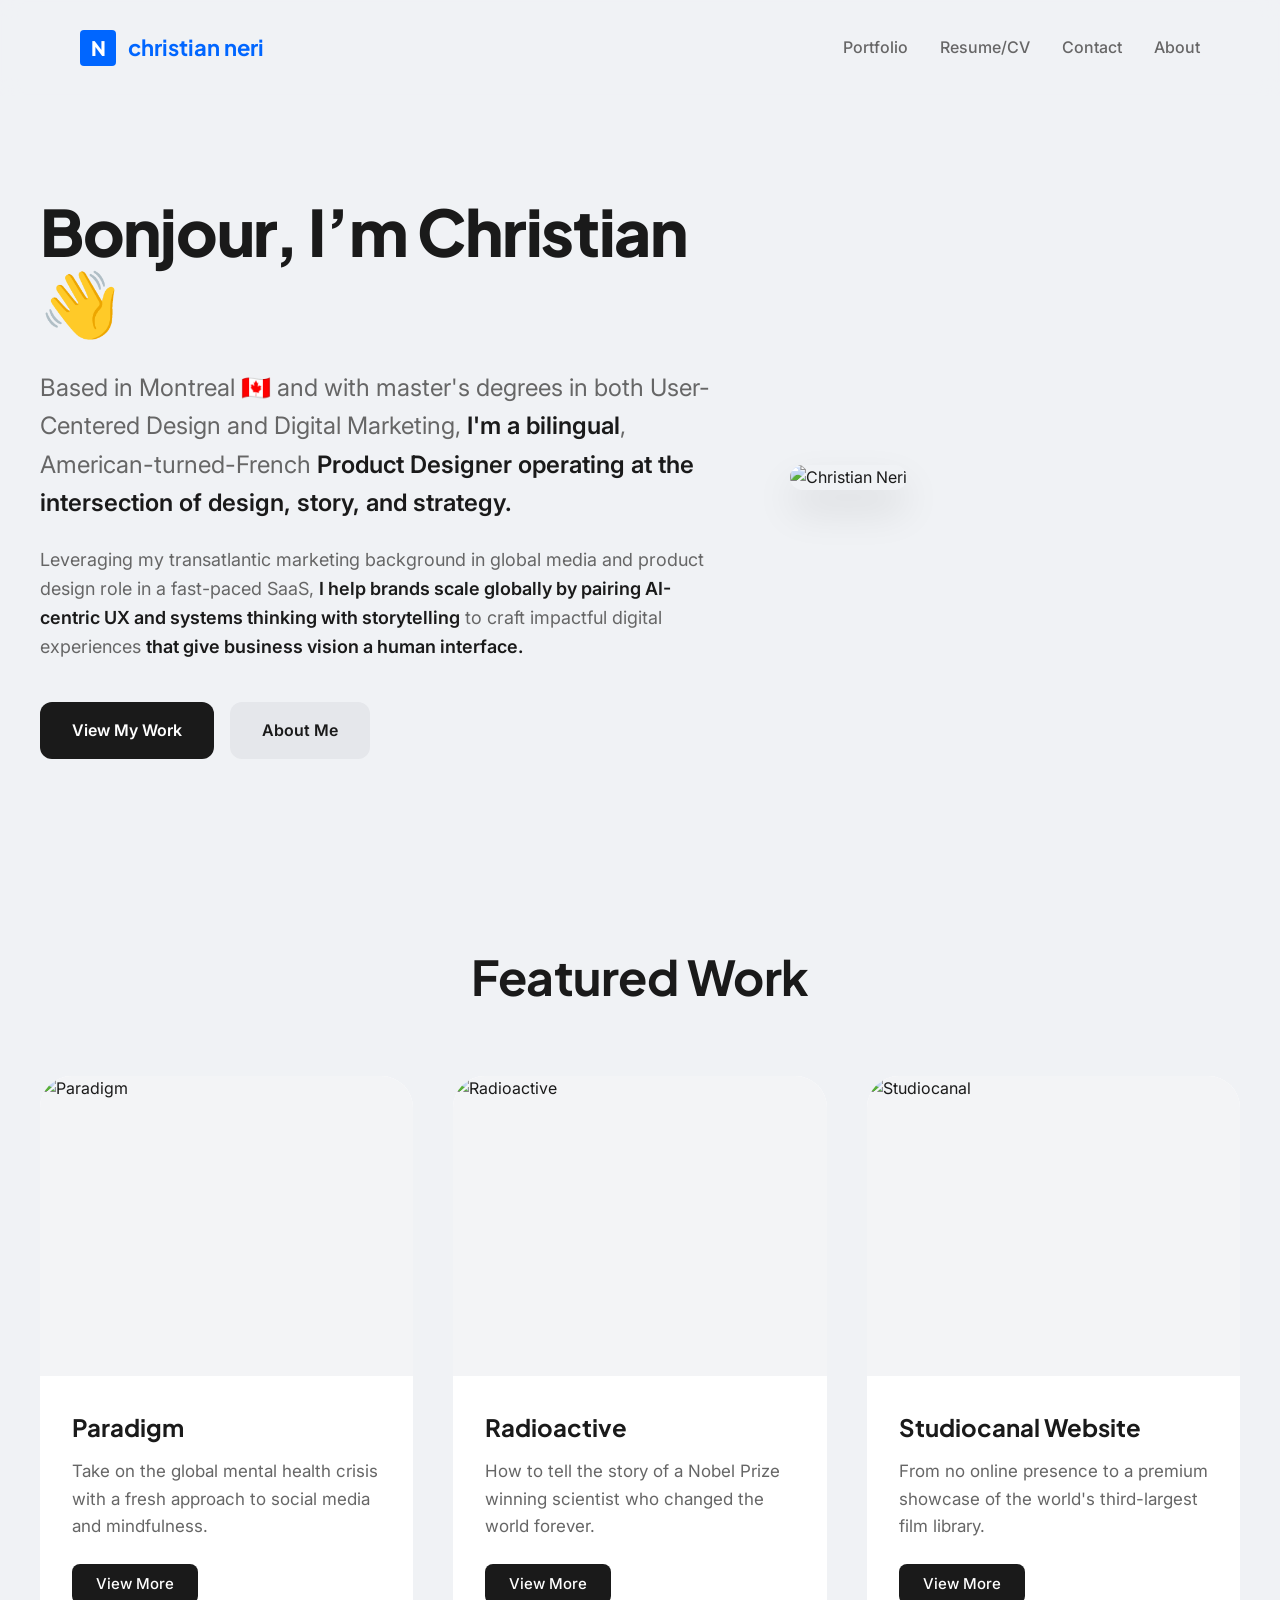
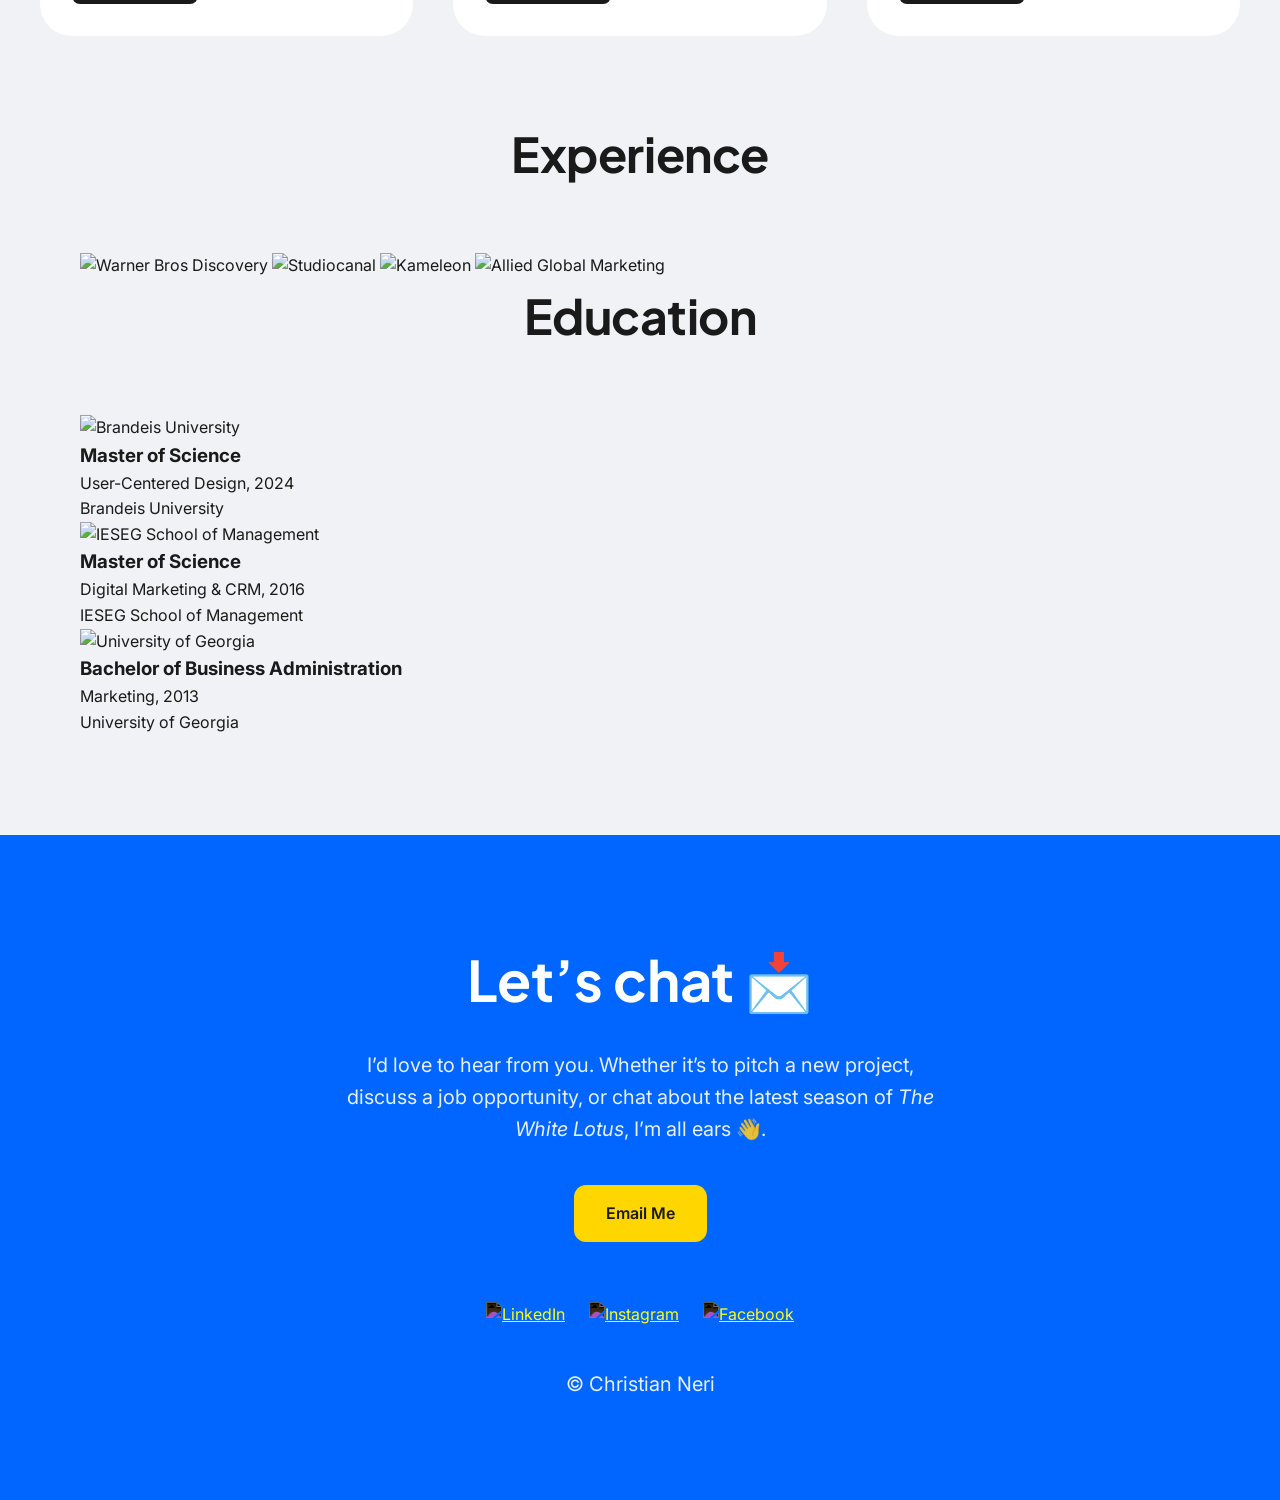
==== index.html @ cf302899 "Initial commit for main portfolio" ====
<!DOCTYPE html>
<html lang="en">

<head>
    <meta charset="UTF-8">
    <meta name="viewport" content="width=device-width, initial-scale=1.0">
    <title>Christian Neri | Bilingual Product Designer & Digital Marketer</title>
    <meta name="description"
        content="Portfolio of Christian Neri, a bilingual Product Designer operating at the intersection of design, story, and strategy.">
    <link rel="stylesheet" href="style.css">
    <link rel="preconnect" href="https://fonts.googleapis.com">
    <link rel="preconnect" href="https://fonts.gstatic.com" crossorigin>
    <link
        href="https://fonts.googleapis.com/css2?family=Inter:wght@400;500;600&family=Plus+Jakarta+Sans:wght@700;800&display=swap"
        rel="stylesheet">
</head>

<body>
    <nav class="navbar">
        <div class="container nav-content">
            <div class="logo">
                <span class="logo-box">N</span>
                <span class="logo-text">christian neri</span>
            </div>
            <ul class="nav-links">
                <li><a href="#work">Portfolio</a></li>
                <li><a href="#experience">Resume/CV</a></li>
                <li><a href="#contact">Contact</a></li>
                <li><a href="#about">About</a></li>
            </ul>
        </div>
    </nav>

    <header class="hero container">
        <div class="hero-text">
            <h1>Bonjour, I’m Christian 👋</h1>
            <p class="hero-intro">
                Based in Montreal 🇨🇦 and with master's degrees in both User-Centered Design and Digital Marketing,
                <strong>I'm a bilingual</strong>, American-turned-French <strong>Product Designer operating at the
                    intersection of design, story, and strategy.</strong>
            </p>
            <p class="hero-details">
                Leveraging my transatlantic marketing background in global media and product design role in a fast-paced
                SaaS,
                <strong>I help brands scale globally by pairing AI-centric UX and systems thinking with
                    storytelling</strong> to craft impactful digital experiences
                <strong>that give business vision a human interface.</strong>
            </p>
            <div class="hero-actions">
                <a href="#work" class="btn btn-primary">View My Work</a>
                <a href="#about" class="btn btn-secondary">About Me</a>
            </div>
        </div>
        <div class="hero-image">
            <img src="https://framerusercontent.com/images/kC0G7MxtlB5nCHYFALM4pMms.jpg" alt="Christian Neri">
        </div>
    </header>

    <section id="work" class="work-section container">
        <h2 class="section-title">Featured Work</h2>
        <div class="project-grid">
            <div class="project-card">
                <div class="card-image"><img src="https://framerusercontent.com/images/6AWAX9u0RE6JqQ9rQpYnU5u8Y.png"
                        alt="Paradigm"></div>
                <div class="card-content">
                    <h3>Paradigm</h3>
                    <p>Take on the global mental health crisis with a fresh approach to social media and mindfulness.
                    </p>
                    <a href="#" class="view-link">View More</a>
                </div>
            </div>
            <div class="project-card">
                <div class="card-image"><img src="https://framerusercontent.com/images/3G2K6n8J9LpYnU5u8Y.png"
                        alt="Radioactive"></div>
                <div class="card-content">
                    <h3>Radioactive</h3>
                    <p>How to tell the story of a Nobel Prize winning scientist who changed the world forever.</p>
                    <a href="#" class="view-link">View More</a>
                </div>
            </div>
            <div class="project-card">
                <div class="card-image"><img src="https://framerusercontent.com/images/9H4K7M1LpYnU5u8Y.png"
                        alt="Studiocanal"></div>
                <div class="card-content">
                    <h3>Studiocanal Website</h3>
                    <p>From no online presence to a premium showcase of the world's third-largest film library.</p>
                    <a href="#" class="view-link">View More</a>
                </div>
            </div>
        </div>
    </section>

    <section id="experience" class="container experience-section">
        <h2 class="section-title">Experience</h2>
        <div class="logo-cloud">
            <img src="https://framerusercontent.com/images/7MxtlB5nCHYFALM4pMms.png" alt="Warner Bros Discovery">
            <img src="https://framerusercontent.com/images/8NytlB5nCHYFALM4pMms.png" alt="Studiocanal">
            <img src="https://framerusercontent.com/images/9OztlB5nCHYFALM4pMms.png" alt="Kameleon">
            <img src="https://framerusercontent.com/images/1PzxlB5nCHYFALM4pMms.png" alt="Allied Global Marketing">
        </div>
    </section>

    <section id="education" class="container education-section">
        <h2 class="section-title">Education</h2>
        <div class="edu-grid">
            <div class="edu-card">
                <img src="https://framerusercontent.com/images/2Q0xlB5nCHYFALM4pMms.png" alt="Brandeis University">
                <h3>Master of Science</h3>
                <p>User-Centered Design, 2024</p>
                <p>Brandeis University</p>
            </div>
            <div class="edu-card">
                <img src="https://framerusercontent.com/images/3R1xlB5nCHYFALM4pMms.png"
                    alt="IESEG School of Management">
                <h3>Master of Science</h3>
                <p>Digital Marketing & CRM, 2016</p>
                <p>IESEG School of Management</p>
            </div>
            <div class="edu-card">
                <img src="https://framerusercontent.com/images/4S2xlB5nCHYFALM4pMms.png" alt="University of Georgia">
                <h3>Bachelor of Business Administration</h3>
                <p>Marketing, 2013</p>
                <p>University of Georgia</p>
            </div>
        </div>
    </section>

    <footer id="contact" class="footer-banner">
        <div class="container footer-content">
            <h2>Let’s chat 📩</h2>
            <p>I’d love to hear from you. Whether it’s to pitch a new project, discuss a job opportunity, or chat about
                the latest season of <em>The White Lotus</em>, I’m all ears 👋.</p>
            <a href="mailto:contact@christianneri.com" class="btn btn-gold">Email Me</a>
            <div class="social-links">
                <a href="#"><img src="https://framerusercontent.com/images/D0J7MxtlB5nCHYFALM4pMms.png"
                        alt="LinkedIn"></a>
                <a href="#"><img src="https://framerusercontent.com/images/E1K8NytlB5nCHYFALM4pMms.png"
                        alt="Instagram"></a>
                <a href="#"><img src="https://framerusercontent.com/images/F2L9OztlB5nCHYFALM4pMms.png"
                        alt="Facebook"></a>
            </div>
            <p class="copyright">© Christian Neri</p>
        </div>
    </footer>
</body>

</html>
---- style.css ----
:root {
    --bg-color: #F0F2F5;
    --text-primary: #1A1A1A;
    --text-secondary: #666666;
    --accent-blue: #0066FF;
    --accent-gold: #FFD600;
    --card-bg: #FFFFFF;
    --white: #FFFFFF;
    --plus-jakarta: 'Plus Jakarta Sans', sans-serif;
    --inter: 'Inter', sans-serif;
}

* {
    box-sizing: border-box;
    margin: 0;
    padding: 0;
}

html {
    scroll-behavior: smooth;
}

body {
    font-family: var(--inter);
    background-color: var(--bg-color);
    color: var(--text-primary);
    line-height: 1.6;
    overflow-x: hidden;
}

.container {
    max-width: 1200px;
    margin: 0 auto;
    padding: 0 40px;
}

/* Navbar */
.navbar {
    padding: 30px 0;
    position: sticky;
    top: 0;
    background-color: rgba(240, 242, 245, 0.8);
    backdrop-filter: blur(10px);
    z-index: 1000;
}

.nav-content {
    display: flex;
    justify-content: space-between;
    align-items: center;
}

.logo {
    display: flex;
    align-items: center;
    gap: 12px;
}

.logo-box {
    background-color: var(--accent-blue);
    color: var(--white);
    font-family: var(--plus-jakarta);
    font-weight: 800;
    font-size: 20px;
    width: 36px;
    height: 36px;
    display: flex;
    align-items: center;
    justify-content: center;
    border-radius: 4px;
}

.logo-text {
    font-family: var(--plus-jakarta);
    text-transform: lowercase;
    font-size: 22px;
    color: var(--accent-blue);
    font-weight: 700;
}

.nav-links {
    display: flex;
    list-style: none;
    gap: 32px;
}

.nav-links a {
    text-decoration: none;
    color: var(--text-secondary);
    font-weight: 500;
    font-size: 16px;
    transition: color 0.3s ease;
}

.nav-links a:hover {
    color: var(--text-primary);
}

/* Hero */
.hero {
    display: flex;
    align-items: center;
    justify-content: space-between;
    padding: 100px 0;
    gap: 60px;
}

.hero-text {
    flex: 1;
}

.hero h1 {
    font-family: var(--plus-jakarta);
    font-size: 64px;
    font-weight: 800;
    line-height: 1.1;
    margin-bottom: 32px;
    letter-spacing: -0.02em;
}

.hero-intro {
    font-size: 24px;
    color: var(--text-secondary);
    margin-bottom: 24px;
    max-width: 700px;
}

.hero-details {
    font-size: 18px;
    color: var(--text-secondary);
    margin-bottom: 40px;
    max-width: 700px;
}

.hero-intro strong,
.hero-details strong {
    color: var(--text-primary);
    font-weight: 600;
}

.hero-actions {
    display: flex;
    gap: 16px;
}

.hero-image {
    flex: 0 0 450px;
}

.hero-image img {
    width: 100%;
    height: auto;
    border-radius: 40px;
    box-shadow: 0 20px 40px rgba(0, 0, 0, 0.1);
}

/* Buttons */
.btn {
    display: inline-block;
    padding: 16px 32px;
    border-radius: 12px;
    text-decoration: none;
    font-weight: 600;
    font-size: 16px;
    transition: all 0.3s ease;
    cursor: pointer;
    border: none;
}

.btn-primary {
    background-color: #1A1A1A;
    color: var(--white);
}

.btn-primary:hover {
    background-color: #333;
    transform: translateY(-2px);
}

.btn-secondary {
    background-color: #e5e7eb;
    color: var(--text-primary);
}

.btn-secondary:hover {
    background-color: #d1d5db;
    transform: translateY(-2px);
}

.btn-gold {
    background-color: var(--accent-gold);
    color: var(--text-primary);
}

.btn-gold:hover {
    background-color: #e6c200;
    transform: scale(1.05);
}

/* Work Section */
.work-section {
    padding: 80px 0;
}

.section-title {
    font-family: var(--plus-jakarta);
    font-size: 48px;
    text-align: center;
    margin-bottom: 60px;
    letter-spacing: -0.01em;
}

.project-grid {
    display: grid;
    grid-template-columns: repeat(auto-fit, minmax(350px, 1fr));
    gap: 40px;
}

.project-card {
    background-color: var(--card-bg);
    border-radius: 32px;
    overflow: hidden;
    transition: all 0.3s ease;
    cursor: pointer;
}

.project-card:hover {
    transform: translateY(-10px);
    box-shadow: 0 30px 60px rgba(0, 0, 0, 0.12);
}

.card-image {
    width: 100%;
    height: 300px;
    background-color: #f3f4f6;
    overflow: hidden;
}

.card-image img {
    width: 100%;
    height: 100%;
    object-fit: cover;
    transition: transform 0.5s ease;
}

.project-card:hover .card-image img {
    transform: scale(1.05);
}

.card-content {
    padding: 32px;
}

.card-content h3 {
    font-family: var(--plus-jakarta);
    font-size: 24px;
    margin-bottom: 12px;
}

.card-content p {
    color: var(--text-secondary);
    font-size: 17px;
    margin-bottom: 24px;
}

.view-link {
    text-decoration: none;
    color: var(--white);
    background-color: #1A1A1A;
    padding: 8px 24px;
    border-radius: 8px;
    font-weight: 500;
    font-size: 15px;
    display: inline-block;
}

/* Footer Banner */
.footer-banner {
    background-color: var(--accent-blue);
    padding: 100px 0 60px;
    color: var(--white);
    text-align: center;
    margin-top: 100px;
}

.footer-content h2 {
    font-family: var(--plus-jakarta);
    font-size: 56px;
    margin-bottom: 24px;
}

.footer-content p {
    font-size: 20px;
    max-width: 600px;
    margin: 0 auto 40px;
    opacity: 0.9;
}

.social-links {
    display: flex;
    justify-content: center;
    gap: 24px;
    margin-top: 60px;
    margin-bottom: 40px;
}

.social-links a img {
    width: 32px;
    filter: invert(1);
}

.copyright {
    font-size: 14px;
    opacity: 0.7;
}

/* Responsive */
@media (max-width: 968px) {
    .hero {
        flex-direction: column;
        text-align: center;
        padding: 60px 0;
    }

    .hero h1 {
        font-size: 48px;
    }

    .hero-image {
        flex: 0 0 auto;
        width: 100%;
        max-width: 400px;
    }

    .hero-actions {
        justify-content: center;
    }
}
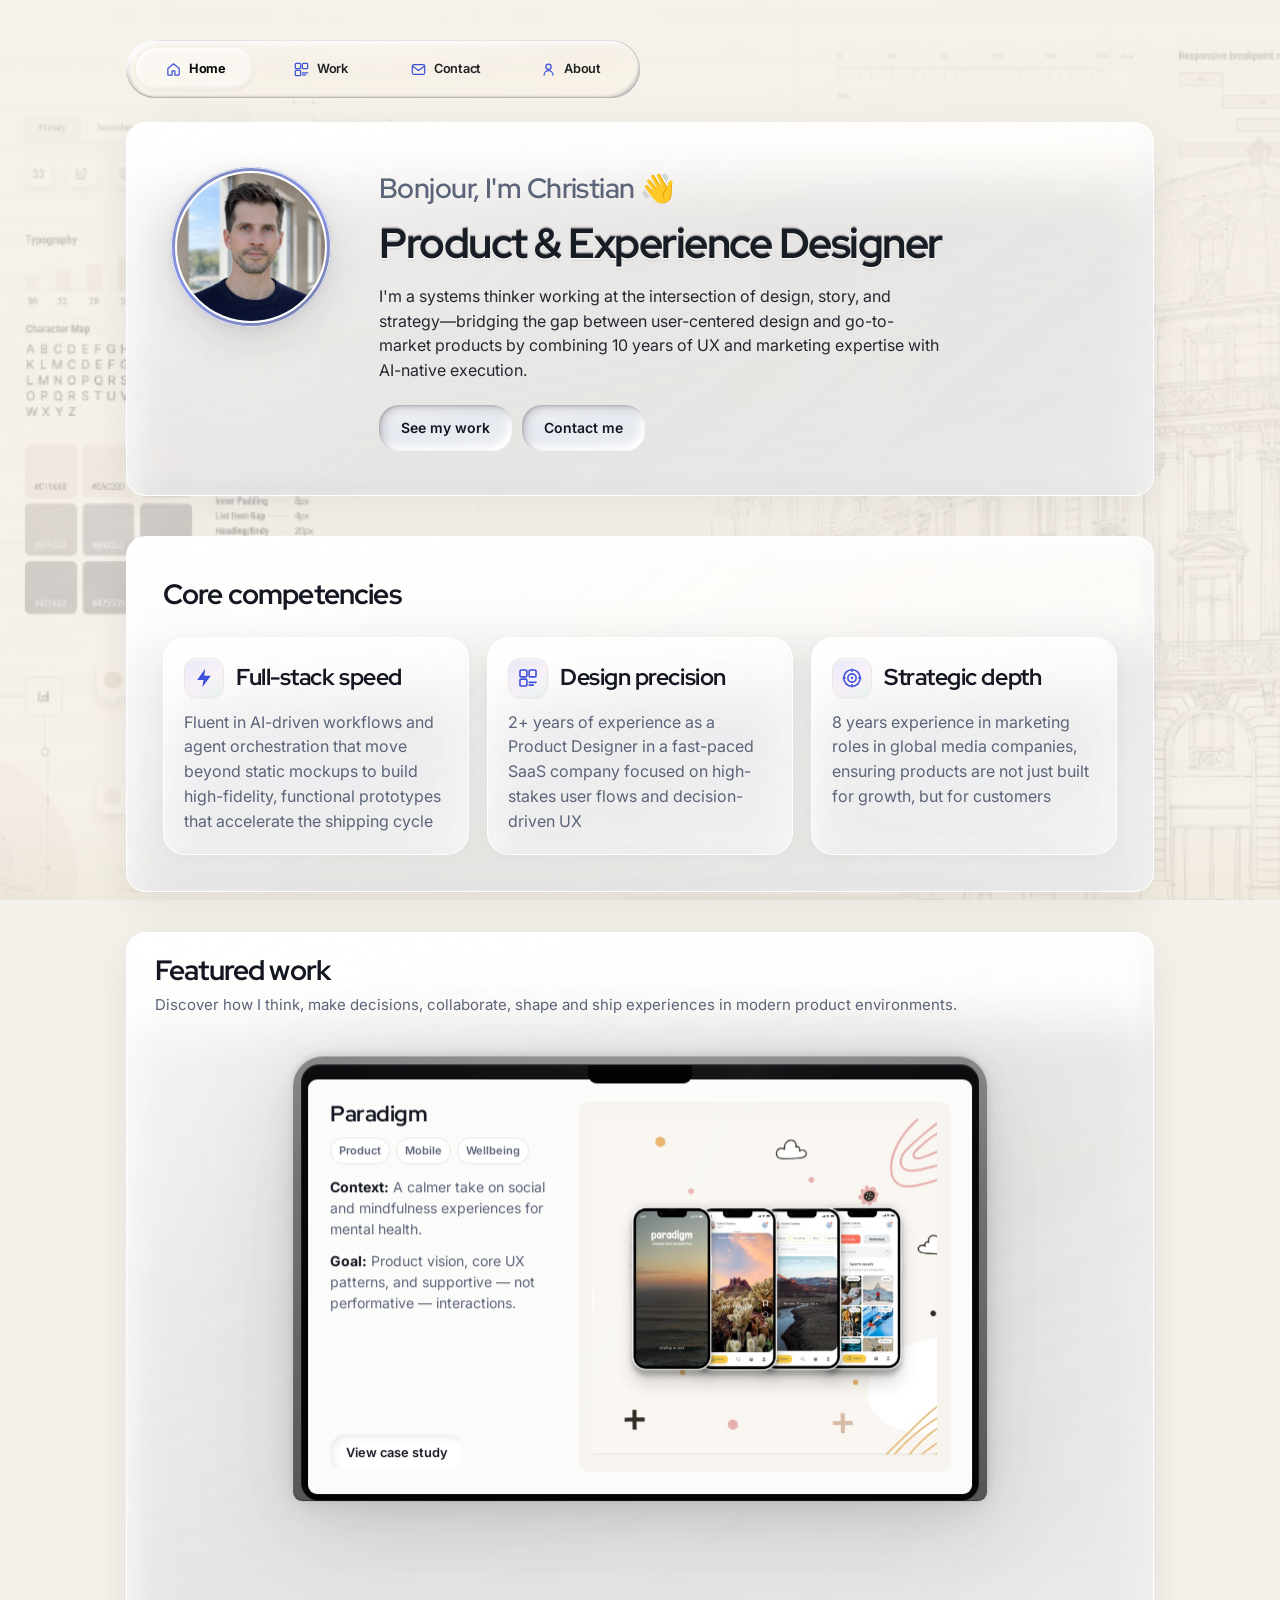
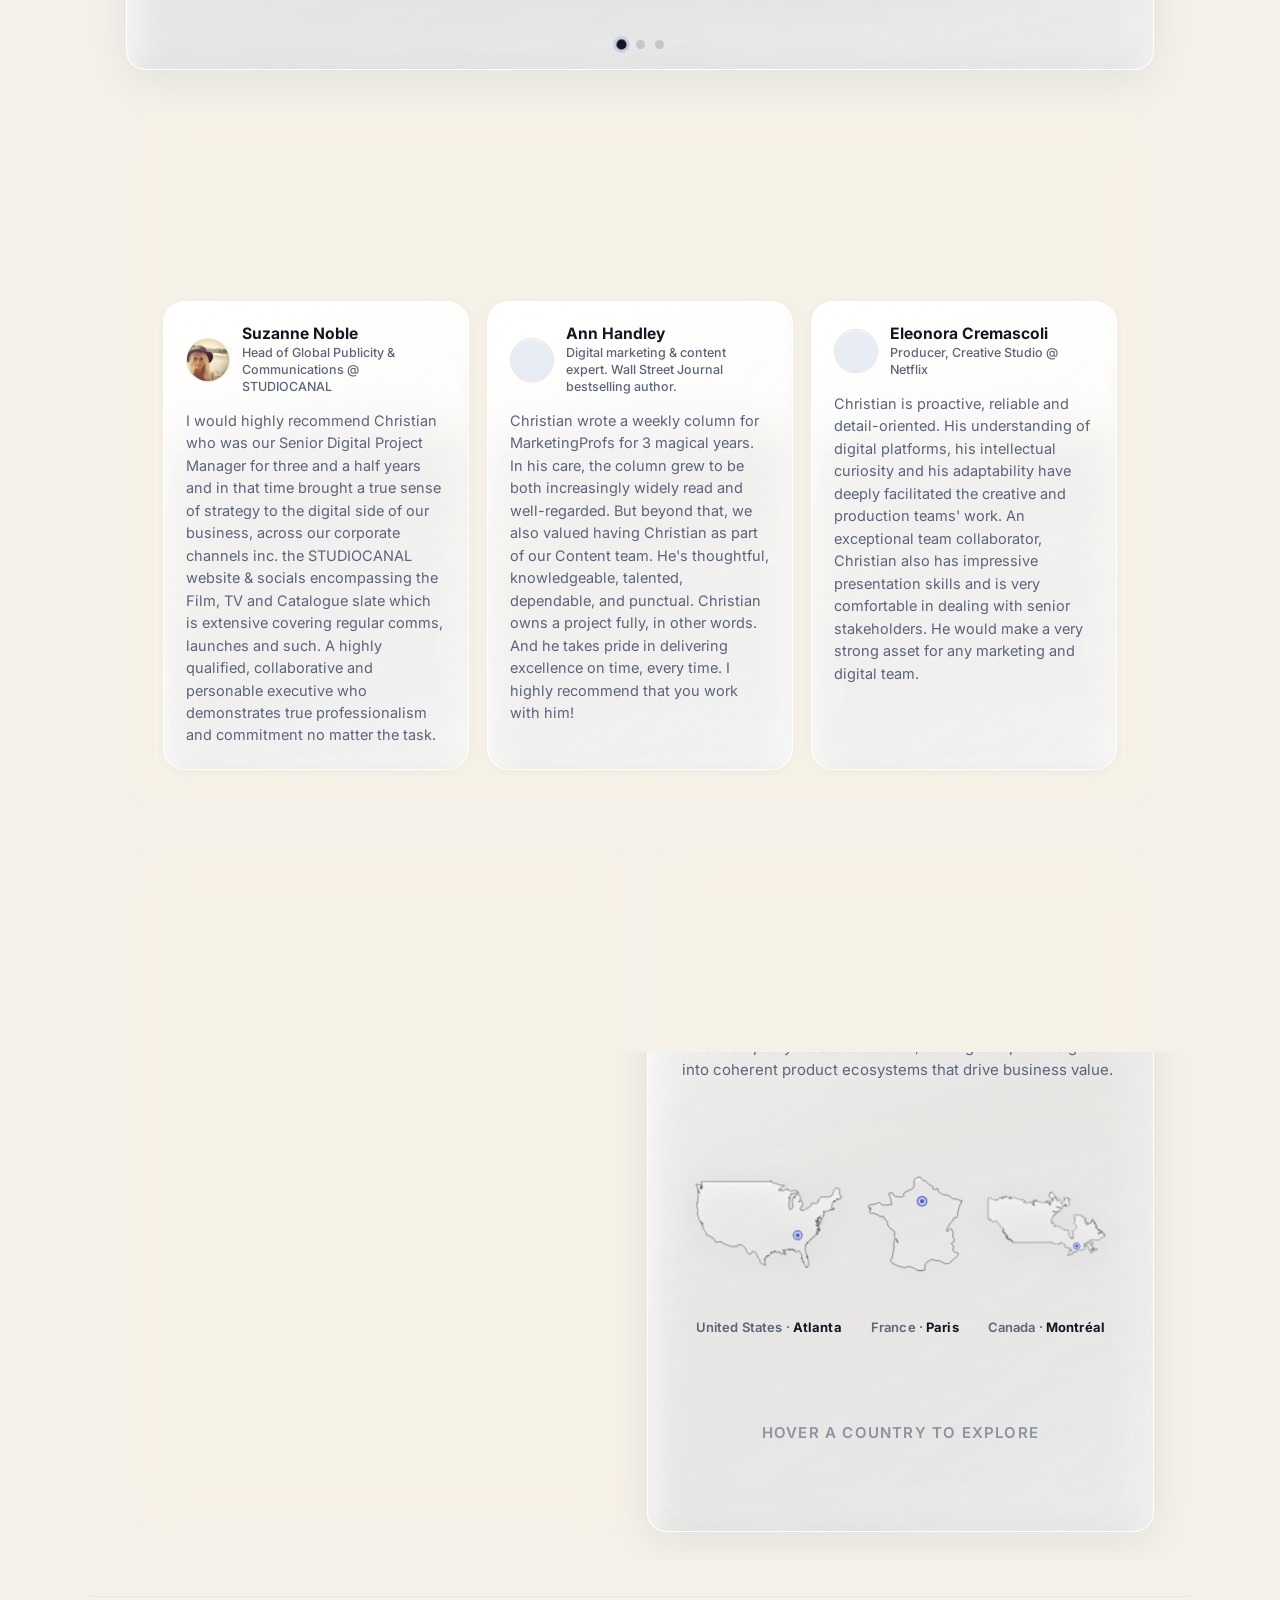
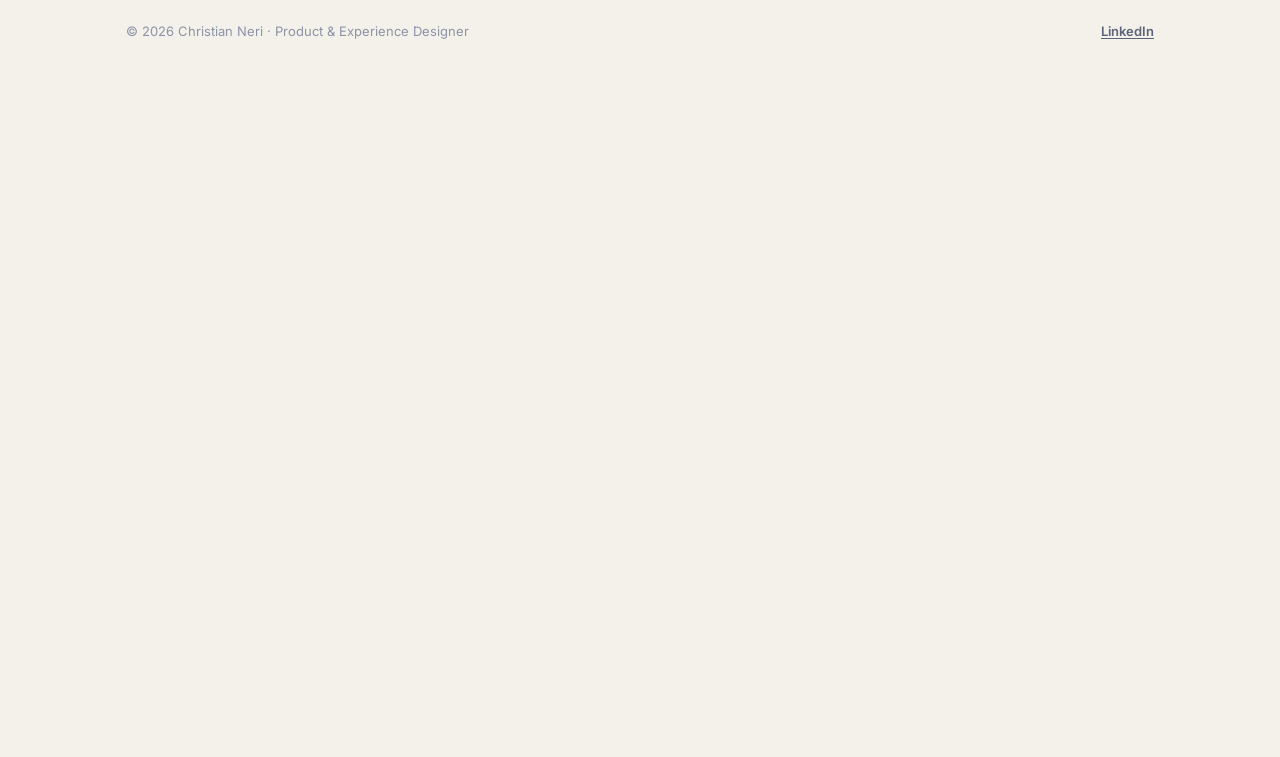
==== commit fbaf5375: "Adopt Red Hat Display as the portfolio display typeface. Replace Outfit across the site, apply it to" ====
--- a/index.html
+++ b/index.html
@@ -4,144 +4,600 @@
 <head>
     <meta charset="UTF-8">
     <meta name="viewport" content="width=device-width, initial-scale=1.0">
-    <title>Christian Neri | Bilingual Product Designer & Digital Marketer</title>
+    <title>Christian Neri | Product &amp; Experience Designer</title>
     <meta name="description"
-        content="Portfolio of Christian Neri, a bilingual Product Designer operating at the intersection of design, story, and strategy.">
+        content="Christian Neri — Product &amp; Experience Designer. Design, narrative, and strategy; AI-native execution. Montreal.">
     <link rel="stylesheet" href="style.css">
     <link rel="preconnect" href="https://fonts.googleapis.com">
     <link rel="preconnect" href="https://fonts.gstatic.com" crossorigin>
     <link
-        href="https://fonts.googleapis.com/css2?family=Inter:wght@400;500;600&family=Plus+Jakarta+Sans:wght@700;800&display=swap"
+        href="https://fonts.googleapis.com/css2?family=Inter:wght@400;500;600;700&family=Red+Hat+Display:ital,wght@0,500;0,600;0,700;1,400&display=swap"
         rel="stylesheet">
+    <!-- Warm the case-study pages so the zoom-into-screen transition lands on a
+         pre-loaded matching hero with no flash. -->
+    <link rel="prefetch" href="case-paradigm.html">
+    <link rel="prefetch" href="case-radioactive.html">
+    <link rel="prefetch" href="case-studiocanal.html">
+    <link rel="prefetch" href="assets/paradigm/cover.png" as="image">
+    <link rel="prefetch" href="assets/radioactive/mobile.png" as="image">
 </head>
 
-<body>
-    <nav class="navbar">
-        <div class="container nav-content">
-            <div class="logo">
-                <span class="logo-box">N</span>
-                <span class="logo-text">christian neri</span>
-            </div>
-            <ul class="nav-links">
-                <li><a href="#work">Portfolio</a></li>
-                <li><a href="#experience">Resume/CV</a></li>
-                <li><a href="#contact">Contact</a></li>
-                <li><a href="#about">About</a></li>
-            </ul>
+<body class="home">
+    <a class="skip-link" href="#main">Skip to content</a>
+
+    <main id="main" class="shell-main">
+        <div class="hero-nav-slot">
+            <div class="section-nav-wrap" data-load-reveal="0">
+                <nav class="section-nav section-nav--toggle" aria-label="Page sections">
+                    <div class="section-nav-shell">
+                        <div class="section-nav-track" data-section-nav-track>
+                            <span class="section-nav-thumb" aria-hidden="true"></span>
+                            <a href="#hero" class="section-nav-link section-nav-link--home" data-section-nav aria-current="true">
+                                <span class="section-nav-icon section-nav-icon--home" aria-hidden="true">
+                                    <svg viewBox="0 0 24 24" fill="none" stroke="currentColor" stroke-width="1.75"
+                                        stroke-linecap="round" stroke-linejoin="round">
+                                        <path class="nav-icon__house"
+                                            d="M4 10.5L12 4l8 6.5V19a1 1 0 0 1-1 1h-5v-6H10v6H5a1 1 0 0 1-1-1v-8.5z" />
+                                    </svg>
+                                </span>
+                                <span class="section-nav-label">Home</span>
+                            </a>
+                            <a href="#work" class="section-nav-link section-nav-link--work" data-section-nav>
+                                <span class="section-nav-icon section-nav-icon--work" aria-hidden="true">
+                                    <svg viewBox="0 0 24 24" fill="none" stroke="currentColor" stroke-width="1.75"
+                                        stroke-linecap="round" stroke-linejoin="round">
+                                        <rect class="nav-icon__block nav-icon__block--1" x="3.25" y="3.25" width="7.5"
+                                            height="7.5" rx="1.25" />
+                                        <rect class="nav-icon__block nav-icon__block--2" x="13.25" y="3.25" width="7.5"
+                                            height="7.5" rx="1.25" />
+                                        <rect class="nav-icon__block nav-icon__block--3" x="3.25" y="13.25" width="7.5"
+                                            height="7.5" rx="1.25" />
+                                        <line class="nav-icon__work-line nav-icon__work-line--1" x1="13.25" y1="16.75"
+                                            x2="20.75" y2="16.75" />
+                                        <line class="nav-icon__work-line nav-icon__work-line--2" x1="13.25" y1="19.75"
+                                            x2="17.75" y2="19.75" />
+                                    </svg>
+                                </span>
+                                <span class="section-nav-label">Work</span>
+                            </a>
+                            <a href="#contact" class="section-nav-link section-nav-link--contact" data-section-nav>
+                                <span class="section-nav-icon section-nav-icon--contact" aria-hidden="true">
+                                    <svg viewBox="0 0 24 24" fill="none" stroke="currentColor" stroke-width="1.75"
+                                        stroke-linecap="round" stroke-linejoin="round">
+                                        <rect class="nav-icon__env-body" x="3.25" y="5.25" width="17.5" height="13.5"
+                                            rx="2" />
+                                        <path class="nav-icon__env-flap" d="M3.75 7.5l8.25 6 8.25-6" />
+                                    </svg>
+                                </span>
+                                <span class="section-nav-label">Contact</span>
+                            </a>
+                            <a href="#about" class="section-nav-link section-nav-link--about" data-section-nav>
+                                <span class="section-nav-icon section-nav-icon--about" aria-hidden="true">
+                                    <svg viewBox="0 0 24 24" fill="none" stroke="currentColor" stroke-width="1.75"
+                                        stroke-linecap="round" stroke-linejoin="round">
+                                        <g class="nav-icon__person">
+                                            <circle cx="12" cy="8" r="3.75" />
+                                            <path d="M5.75 20c0-3.45 2.8-6.25 6.25-6.25S18.25 16.55 18.25 20" />
+                                        </g>
+                                    </svg>
+                                </span>
+                                <span class="section-nav-label">About</span>
+                            </a>
+                        </div>
+                    </div>
+                </nav>
+            </div>
         </div>
-    </nav>
-
-    <header class="hero container">
-        <div class="hero-text">
-            <h1>Bonjour, I’m Christian 👋</h1>
-            <p class="hero-intro">
-                Based in Montreal 🇨🇦 and with master's degrees in both User-Centered Design and Digital Marketing,
-                <strong>I'm a bilingual</strong>, American-turned-French <strong>Product Designer operating at the
-                    intersection of design, story, and strategy.</strong>
+        <section id="hero" aria-labelledby="hero-heading" class="section-block">
+            <div class="hero-panel frost-tilt--hero" data-load-reveal="1">
+                <div class="hero-avatar">
+                    <div class="avatar-glass-ring" aria-hidden="true">
+                        <div class="avatar-inner">
+                            <img src="assets/profile.png" width="160" height="160"
+                                alt="Portrait of Christian Neri">
+                        </div>
+                    </div>
+                </div>
+                <div class="hero-headlines">
+                    <p class="kicker">Bonjour, I&apos;m Christian 👋</p>
+                    <h1 id="hero-heading">Product & Experience Designer</h1>
+                    <div class="hero-intro">
+                        I'm a systems thinker working at the intersection of design, story,
+                        and strategy&#8212;bridging the gap between user-centered design and go-to-market products by
+                        combining 10 years of UX and marketing expertise with AI-native execution.
+                    </div>
+                    <div class="hero-actions">
+                        <a class="btn btn--primary" href="#work">See my work</a>
+                        <a class="btn btn--secondary" href="#contact">Contact me</a>
+                    </div>
+                </div>
+            </div>
+        </section>
+
+        <section id="capabilities" class="section-block" aria-labelledby="caps-title">
+            <div class="section-surface frost-tilt--caps-shell" data-load-reveal="2">
+                <h2 id="caps-title" class="section-title">Core competencies</h2>
+                <div class="card-grid" role="list">
+                <article class="cap-card" role="listitem">
+                    <div class="cap-card__head">
+                        <span class="cap-icon" aria-hidden="true">
+                            <svg viewBox="0 0 24 24" fill="currentColor" aria-hidden="true">
+                                <path d="M13.25 2L4.5 14.25h7l-1.35 7.75L19.5 9.5h-7.1L13.25 2z" />
+                            </svg>
+                        </span>
+                        <h3>Full-stack speed</h3>
+                    </div>
+                    <p>Fluent in AI-driven workflows and agent orchestration that move beyond static mockups to build high-fidelity,
+                        functional prototypes that accelerate the shipping cycle</p>
+                </article>
+                <article class="cap-card" role="listitem">
+                    <div class="cap-card__head">
+                        <span class="cap-icon" aria-hidden="true">
+                            <svg viewBox="0 0 24 24" fill="none" stroke="currentColor" stroke-width="1.75"
+                                stroke-linecap="round" stroke-linejoin="round">
+                                <rect x="3.25" y="3.25" width="7.5" height="7.5" rx="1.25" />
+                                <rect x="13.25" y="3.25" width="7.5" height="7.5" rx="1.25" />
+                                <rect x="3.25" y="13.25" width="7.5" height="7.5" rx="1.25" />
+                                <path d="M13.25 16.75h7.5M13.25 19.75h4.5" />
+                            </svg>
+                        </span>
+                        <h3>Design precision</h3>
+                    </div>
+                    <p>2+ years of experience as a Product Designer in a fast-paced SaaS company focused on high-stakes user
+                        flows and decision-driven UX</p>
+                </article>
+                <article class="cap-card" role="listitem">
+                    <div class="cap-card__head">
+                        <span class="cap-icon" aria-hidden="true">
+                            <svg viewBox="0 0 24 24" fill="none" stroke="currentColor" stroke-width="1.75"
+                                stroke-linecap="round" stroke-linejoin="round">
+                                <circle cx="12" cy="12" r="9" />
+                                <circle cx="12" cy="12" r="4.5" />
+                                <circle cx="12" cy="12" r="1.25" fill="currentColor" stroke="none" />
+                                <path d="M12 2.5v2M12 19.5v2M2.5 12h2M19.5 12h2" />
+                            </svg>
+                        </span>
+                        <h3>Strategic depth</h3>
+                    </div>
+                    <p>8 years experience in marketing roles in global media companies, ensuring products are not
+                        just built for growth, but for customers</p>
+                </article>
+            </div>
+            </div>
+        </section>
+
+        <section id="work" class="section-block" aria-labelledby="work-title">
+            <div class="section-surface frost-tilt--work-shell" data-load-reveal="2">
+                <h2 id="work-title" class="section-title">Featured work</h2>
+                <p class="section-intro work-intro">Discover how I think, make decisions, collaborate, shape and ship
+                    experiences in modern product environments.</p>
+
+                <div class="work-macbook-showcase" data-work-macbook tabindex="0"
+                    aria-label="Featured work — use chevron buttons, arrow keys when focused, or the dots below">
+                    <div class="work-macbook-stage" aria-live="polite">
+                        <div class="work-macbook__carousel-shell">
+                            <button type="button" class="work-macbook__chev work-macbook__chev--prev"
+                                data-macbook-prev aria-label="Previous featured project">
+                                <svg xmlns="http://www.w3.org/2000/svg" width="22" height="22" viewBox="0 0 24 24"
+                                    fill="none" stroke="currentColor" stroke-width="2.25" stroke-linecap="round"
+                                    stroke-linejoin="round" aria-hidden="true">
+                                    <path d="m15 18-6-6 6-6" />
+                                </svg>
+                            </button>
+                            <div class="work-macbook__rig">
+                                <div class="work-macbook__unit">
+                                    <div class="work-macbook__frame">
+                                    <!-- MacBook Pro: deck stays static; lid hinges up via .work-macbook__lid-rise -->
+                                    <div class="work-macbook__hardware">
+                                        <div class="work-macbook__hardware-inner">
+                                            <div class="work-macbook__lid-rise">
+                                                <div class="work-macbook__lid-midnight">
+                                                    <div class="work-macbook__bezel-black">
+                                                        <span class="work-macbook__camera-notch" aria-hidden="true"></span>
+                                                        <div class="work-macbook__display">
+                                                            <div class="work-macbook__slides" id="work-macbook-slides">
+                                                                <div id="macbook-slide-0" class="work-macbook-slide is-active"
+                                                                    data-macbook-slide="0" role="tabpanel"
+                                                                    aria-labelledby="macbook-tab-0"
+                                                                    aria-roledescription="slide" aria-label="Paradigm"
+                                                                    aria-hidden="false">
+                                                                    <div class="work-macbook__screen-grid">
+                                                                        <div class="work-macbook__copy">
+                                                                            <h3 class="work-macbook__title">Paradigm</h3>
+                                                                            <div class="work-macbook__tags">
+                                                                                <span class="tag">Product</span>
+                                                                                <span class="tag">Mobile</span>
+                                                                                <span class="tag">Wellbeing</span>
+                                                                            </div>
+                                                                            <p class="work-macbook__line"><span class="goal-label"><strong>Context:</strong></span> A calmer take on social and mindfulness experiences for mental health.</p>
+                                                                            <p class="work-macbook__line"><span class="goal-label"><strong>Goal:</strong></span> Product vision, core UX patterns, and supportive — not performative — interactions.</p>
+                                                                            <a class="btn btn--secondary btn--tiny work-macbook__cta" href="case-paradigm.html">View case study</a>
+                                                                        </div>
+                                                                        <div class="work-macbook__visual work-macbook__visual--paradigm">
+                                                                            <img src="assets/paradigm/cover.png" width="800" height="600" alt="Paradigm app interfaces on devices" loading="lazy">
+                                                                        </div>
+                                                                    </div>
+                                                                </div>
+                                                                <div id="macbook-slide-1" class="work-macbook-slide" data-macbook-slide="1"
+                                                                    role="tabpanel" aria-labelledby="macbook-tab-1"
+                                                                    aria-roledescription="slide" aria-label="Radioactive"
+                                                                    aria-hidden="true" inert>
+                                                                    <div class="work-macbook__screen-grid">
+                                                                        <div class="work-macbook__copy">
+                                                                            <h3 class="work-macbook__title">Radioactive</h3>
+                                                                            <div class="work-macbook__tags">
+                                                                                <span class="tag">Web</span>
+                                                                                <span class="tag">Campaign</span>
+                                                                                <span class="tag">Entertainment</span>
+                                                                            </div>
+                                                                            <p class="work-macbook__line"><span class="goal-label"><strong>Context:</strong></span> Oscar&reg;-nominated Rosamund Pike stars as Marie Curie in Studiocanal&apos;s <em>Radioactive</em> — cinemas shut one month prior to release amid COVID-19.</p>
+                                                                            <p class="work-macbook__line"><span class="goal-label"><strong>Goal:</strong></span> Keep audiences engaged between the paused rollout and delayed premiere windows.</p>
+                                                                            <a class="btn btn--secondary btn--tiny work-macbook__cta" href="case-radioactive.html">View case study</a>
+                                                                        </div>
+                                                                        <div class="work-macbook__visual work-macbook__visual--radioactive">
+                                                                            <img src="assets/radioactive/mobile.png" width="800" height="600" alt="Radioactive promotional website — responsive layout" loading="lazy">
+                                                                        </div>
+                                                                    </div>
+                                                                </div>
+                                                                <div id="macbook-slide-2" class="work-macbook-slide" data-macbook-slide="2"
+                                                                    role="tabpanel" aria-labelledby="macbook-tab-2"
+                                                                    aria-roledescription="slide" aria-label="Studiocanal"
+                                                                    aria-hidden="true" inert>
+                                                                    <div class="work-macbook__screen-grid">
+                                                                        <div class="work-macbook__copy">
+                                                                            <h3 class="work-macbook__title">Studiocanal corporate website</h3>
+                                                                            <div class="work-macbook__tags">
+                                                                                <span class="tag">Web</span>
+                                                                                <span class="tag">Information architecture</span>
+                                                                                <span class="tag">Corporate</span>
+                                                                            </div>
+                                                                            <p class="work-macbook__line"><span class="goal-label"><strong>Context:</strong></span> A flagship web presence for one of the world&apos;s largest film libraries.</p>
+                                                                            <p class="work-macbook__line"><span class="goal-label"><strong>Goal:</strong></span> Elevate IA, art direction, and UX so a concise footprint reads as genuinely premium.</p>
+                                                                            <a class="btn btn--secondary btn--tiny work-macbook__cta" href="case-studiocanal.html">View case study</a>
+                                                                        </div>
+                                                                        <div class="work-macbook__visual">
+                                                                            <img src="https://framerusercontent.com/images/9H4K7M1LpYnU5u8Y.png" width="800" height="600" alt="Studiocanal corporate website redesign" loading="lazy">
+                                                                        </div>
+                                                                    </div>
+                                                                </div>
+                                                            </div>
+                                                            <!-- "Boot" overlay: peach mark flashes on a black screen
+                                                                 while the lid finishes opening, then fades into the slides.
+                                                                 The image's black field blends with the boot background. -->
+                                                            <div class="work-macbook__boot" aria-hidden="true">
+                                                                <img class="work-macbook__boot-mark" src="assets/peach-boot.png" width="192" height="192" alt="" aria-hidden="true">
+                                                            </div>
+                                                        </div>
+                                                        <span class="work-macbook__glass-sheen" aria-hidden="true"></span>
+                                                    </div>
+                                                </div>
+                                            </div>
+                                            <div class="work-macbook__deck-midnight">
+                                                <span class="work-macbook__deck-notch" aria-hidden="true"></span>
+                                                <span class="work-macbook__deck-foot work-macbook__deck-foot--l" aria-hidden="true"></span>
+                                                <span class="work-macbook__deck-foot work-macbook__deck-foot--r" aria-hidden="true"></span>
+                                            </div>
+                                        </div>
+                                    </div>
+                                </div>
+                            </div>
+                            </div>
+                            <button type="button" class="work-macbook__chev work-macbook__chev--next"
+                                data-macbook-next aria-label="Next featured project">
+                                <svg xmlns="http://www.w3.org/2000/svg" width="22" height="22" viewBox="0 0 24 24"
+                                    fill="none" stroke="currentColor" stroke-width="2.25" stroke-linecap="round"
+                                    stroke-linejoin="round" aria-hidden="true">
+                                    <path d="m9 18 6-6-6-6" />
+                                </svg>
+                            </button>
+                        </div>
+                    </div>
+                    <div class="work-macbook-nav" role="tablist" aria-label="Featured projects"
+                        aria-orientation="horizontal">
+                        <button type="button" class="work-macbook-dot is-active" role="tab" aria-selected="true"
+                            aria-controls="macbook-slide-0" data-macbook-index="0" id="macbook-tab-0">
+                            <span class="visually-hidden">Paradigm</span>
+                        </button>
+                        <button type="button" class="work-macbook-dot" role="tab" aria-selected="false"
+                            aria-controls="macbook-slide-1" data-macbook-index="1" id="macbook-tab-1">
+                            <span class="visually-hidden">Radioactive</span>
+                        </button>
+                        <button type="button" class="work-macbook-dot" role="tab" aria-selected="false"
+                            aria-controls="macbook-slide-2" data-macbook-index="2" id="macbook-tab-2">
+                            <span class="visually-hidden">Studiocanal</span>
+                        </button>
+                    </div>
+                </div>
+            </div>
+        </section>
+
+        <section id="experience" class="section-block" aria-labelledby="experience-title">
+            <div class="section-surface frost-tilt--experience" data-load-reveal="2">
+                <h2 id="experience-title" class="section-title">Experience</h2>
+
+                <ul class="experience-logos" aria-label="Companies I've worked with">
+                    <li class="experience-logo">
+                        <img src="assets/logos/warner-bros-discovery.png" alt="Warner Bros. Discovery" loading="lazy"
+                            decoding="async" />
+                    </li>
+                    <li class="experience-logo">
+                        <img src="assets/logos/studiocanal.png" alt="Studiocanal" loading="lazy" decoding="async" />
+                    </li>
+                    <li class="experience-logo">
+                        <img src="assets/logos/kameleoon.png" alt="Kameleoon" loading="lazy" decoding="async" />
+                    </li>
+                    <li class="experience-logo">
+                        <img src="assets/logos/allied-global-marketing.png" alt="Allied Global Marketing"
+                            loading="lazy" decoding="async" />
+                    </li>
+                </ul>
+
+                <div class="testimonial-grid" role="list">
+                    <article class="testimonial-card" role="listitem">
+                        <header class="testimonial-card__head">
+                            <img class="testimonial-card__avatar" src="assets/headshots/suzanne-noble.jpg"
+                                alt="" width="44" height="44" loading="lazy" decoding="async">
+                            <div class="testimonial-card__meta">
+                                <p class="testimonial-card__name">Suzanne Noble</p>
+                                <p class="testimonial-card__role">Head of Global Publicity & Communications @ STUDIOCANAL</p>
+                            </div>
+                        </header>
+                        <blockquote class="testimonial-card__quote">
+                            <p>I would highly recommend Christian who was our Senior Digital Project Manager for three and a half years and in that time brought a true sense of strategy to the digital side of our business, across our corporate channels inc. the STUDIOCANAL website & socials encompassing the Film, TV and Catalogue slate which is extensive covering regular comms, launches and such. A highly qualified, collaborative and personable executive who demonstrates true professionalism and commitment no matter the task.</p>
+                        </blockquote>
+                    </article>
+                    <article class="testimonial-card" role="listitem">
+                        <header class="testimonial-card__head">
+                            <img class="testimonial-card__avatar" src="assets/headshots/ann-handley.jpg"
+                                alt="" width="44" height="44" loading="lazy" decoding="async">
+                            <div class="testimonial-card__meta">
+                                <p class="testimonial-card__name">Ann Handley</p>
+                                <p class="testimonial-card__role">Digital marketing & content expert. Wall Street Journal bestselling author.</p>
+                            </div>
+                        </header>
+                        <blockquote class="testimonial-card__quote">
+                            <p>Christian wrote a weekly column for MarketingProfs for 3 magical years. In his care, the column grew to be both increasingly widely read and well-regarded. But beyond that, we also valued having Christian as part of our Content team. He's thoughtful, knowledgeable, talented, dependable, and punctual. Christian owns a project fully, in other words. And he takes pride in delivering excellence on time, every time. I highly recommend that you work with him!</p>
+                        </blockquote>
+                    </article>
+                    <article class="testimonial-card" role="listitem">
+                        <header class="testimonial-card__head">
+                            <img class="testimonial-card__avatar" src="assets/headshots/eleonora-cremascoli.jpg"
+                                alt="" width="44" height="44" loading="lazy" decoding="async">
+                            <div class="testimonial-card__meta">
+                                <p class="testimonial-card__name">Eleonora Cremascoli</p>
+                                <p class="testimonial-card__role">Producer, Creative Studio @ Netflix</p>
+                            </div>
+                        </header>
+                        <blockquote class="testimonial-card__quote">
+                            <p>Christian is proactive, reliable and detail-oriented. His understanding of digital platforms, his intellectual curiosity and his adaptability have deeply facilitated the creative and production teams' work. An exceptional team collaborator, Christian also has impressive presentation skills and is very comfortable in dealing with senior stakeholders. He would make a very strong asset for any marketing and digital team.</p>
+                        </blockquote>
+                    </article>
+                </div>
+            </div>
+        </section>
+
+        <div class="home-closing-grid">
+        <section id="contact" class="section-block section-block--pair" aria-labelledby="contact-title">
+            <div class="contact-panel frost-tilt--contact" data-load-reveal="2">
+                <h2 id="contact-title" class="section-title">Let's chat</h2>
+                <p class="contact-intro section-intro">I’d love to hear from you. Whether it’s to pitch a new project, discuss a job opportunity, or chat about the latest season of The White Lotus, I’m all ears 👋.</p>
+                <div class="contact-actions" aria-label="Quick links">
+                    <a class="btn btn--primary" href="mailto:contact@christianneri.com?subject=Hello%20Christian">
+                        <span class="btn-icon" aria-hidden="true">
+                            <svg viewBox="0 0 24 24" fill="none" stroke="currentColor" stroke-width="1.75"
+                                stroke-linecap="round" stroke-linejoin="round">
+                                <rect x="3.25" y="5.25" width="17.5" height="13.5" rx="2" />
+                                <path d="M3.75 7.5l8.25 6 8.25-6" />
+                            </svg>
+                        </span>
+                        Email
+                    </a>
+                    <a class="btn btn--secondary" href="https://www.linkedin.com/in/christianneri/" target="_blank"
+                        rel="noopener noreferrer">
+                        <span class="btn-icon" aria-hidden="true">
+                            <svg viewBox="0 0 24 24" fill="none" stroke="currentColor" stroke-width="1.75"
+                                stroke-linecap="round" stroke-linejoin="round">
+                                <rect x="3.25" y="3.25" width="17.5" height="17.5" rx="3" />
+                                <path d="M8 10.75v5.75" />
+                                <circle cx="8" cy="7.75" r="0.95" fill="currentColor" stroke="none" />
+                                <path d="M12 16.5v-5.75M12 13.25c0-1.38 1.12-2.5 2.5-2.5S17 11.87 17 13.25v3.25" />
+                            </svg>
+                        </span>
+                        LinkedIn
+                    </a>
+                </div>
+                <form class="contact-form" id="contact-form" action="#" method="post" novalidate>
+                    <div class="contact-form-fields">
+                        <div class="contact-form-field">
+                            <label for="contact-sender-email">Your email <span class="contact-form-required" aria-hidden="true">*</span></label>
+                            <input type="email" id="contact-sender-email" name="email" required autocomplete="email"
+                                inputmode="email" placeholder="you@company.com">
+                        </div>
+                        <div class="contact-form-field">
+                            <label for="contact-sender-phone">Phone number</label>
+                            <input type="tel" id="contact-sender-phone" name="phone" autocomplete="tel" inputmode="tel"
+                                placeholder="Optional">
+                        </div>
+                    </div>
+                    <div class="contact-form-compose">
+                        <label for="contact-message">Message</label>
+                        <textarea id="contact-message" name="message" required
+                            placeholder="Tell me about your project, role, or question…"></textarea>
+                        <button type="submit" class="btn btn--primary contact-form-send">
+                            <span class="btn-icon" aria-hidden="true">
+                                <svg viewBox="0 0 24 24" fill="none" stroke="currentColor" stroke-width="1.75"
+                                    stroke-linecap="round" stroke-linejoin="round">
+                                    <path d="M22 3L11 14" />
+                                    <path d="M22 3l-7 18-4-9-9-4 18-7z" />
+                                </svg>
+                            </span>
+                            Send
+                        </button>
+                    </div>
+                </form>
+            </div>
+        </section>
+
+        <section id="about" class="section-block section-block--pair" aria-labelledby="about-title">
+            <div class="about-panel frost-tilt--about" data-load-reveal="2">
+                <h2 id="about-title" class="section-title">About me</h2>
+                <p>Currently based in Montréal 🇨🇦, I’m a bilingual French-American with Master’s degrees in User-Centered Design and Digital Marketing from both French and American universities. I thrive in global, collaborative environments where empathy meets execution, turning complex insights into coherent product ecosystems that drive business value.</p>
+
+                <div class="about-map" id="about-map">
+                    <!--
+                        Three country outlines (USA, France, Canada) in a flex row.  Each is an
+                        SVG with a glass-clipped <foreignObject> so the country body inherits
+                        the same liquid-glass treatment as the section nav (backdrop-filter +
+                        layered insets).  Each silhouette is a hand-traced simplification of the
+                        country's mainland borders (equirectangular-ish projection with shared
+                        lat/lon → viewBox mapping per country, so pins land in the right spot).
+                    -->
+                    <div class="about-map__row">
+                        <!--
+                            USA → Atlanta. ViewBox 201×121 (user-supplied outline).
+                            Projection assumes path spans Cape Flattery (~ -124.7°W) to Eastport ME
+                            (~ -66.95°W) horizontally and NW Angle (~49.4°N) to Key West (~24.5°N)
+                            vertically.  Atlanta (33.75°N, -84.39°W) → pin (140, 76).
+                        -->
+                        <button type="button" class="country" data-loc="atlanta" aria-label="Atlanta, United States — show details" aria-pressed="false">
+                            <svg class="country__svg" viewBox="0 0 201 121" xmlns="http://www.w3.org/2000/svg" aria-hidden="true" focusable="false">
+                                <defs>
+                                    <linearGradient id="country-glass-usa" x1="50%" y1="0%" x2="50%" y2="100%">
+                                        <stop offset="0%"  stop-color="#ffffff" stop-opacity="0.85"/>
+                                        <stop offset="55%" stop-color="#ffffff" stop-opacity="0.42"/>
+                                        <stop offset="100%" stop-color="#ffffff" stop-opacity="0.18"/>
+                                    </linearGradient>
+                                    <clipPath id="clip-usa">
+                                        <path d="M6.33288 57.311C6.12731 56.1817 4.34718 55.2108 3.99491 53.9381C3.59654 52.4926 4.03568 51.1871 3.40954 49.7084C3.16634 49.1337 1.76162 47.8634 1.74481 47.4505C1.69936 46.2911 1.74371 45.2512 2.51868 44.7276C2.1859 45.0124 2.11866 44.9571 2.31592 44.5605C2.42011 44.2301 2.55253 43.8507 2.38444 43.3702C2.1064 42.5728 2.64998 42.0403 2.56357 41.3015C2.49633 40.7277 1.84589 39.8959 1.92356 39.4614C2.0541 38.7377 1.64196 38.5302 1.34117 37.7113C1.12837 37.131 1.26978 36.6753 1.31569 36.2169C1.37292 35.6512 1.02161 35.1333 0.939235 34.548C0.839507 33.8864 0.990889 33.3105 1.14441 32.8002C1.20794 32.5887 1.54613 31.3764 1.65916 32.0927C1.60592 31.7533 1.80543 31.7762 2.01058 31.6949C2.14803 31.6408 2.10072 30.8209 1.76637 31.5294C1.83875 30.9318 1.79961 29.9563 2.49659 29.9231C1.82568 30.1585 2.17096 29.363 2.20167 29.0407C2.24734 28.5676 2.33074 28.1182 2.40909 27.6648C2.52749 26.9792 2.39198 26.1255 2.64752 25.5275C3.02141 24.6544 3.04026 23.1712 2.99966 22.0338C2.98567 21.6164 2.83112 20.5604 3.41944 20.6704C2.84568 19.9806 3.00122 19.0637 3.08869 18.6037C3.20174 18.0118 2.82789 17.071 3.53779 17.0239C4.0704 16.9887 5.48246 17.5738 5.67074 17.1192C5.46371 17.2733 4.85544 16.8655 4.54029 16.7194C3.93418 16.4382 3.78062 16.6018 3.36949 16.6891C2.74965 16.821 2.71066 15.266 2.68996 15.0207C2.76446 15.3393 2.82562 15.6527 2.87275 15.9598C3.40743 15.7973 2.72015 14.0699 3.68421 14.4843C3.31631 14.2398 2.99783 14.1502 2.72858 14.2149C2.28789 13.1847 3.01615 13.1978 3.5558 12.9589C3.26338 12.9838 2.88043 12.7917 2.53872 12.5095C2.50463 12.6488 2.48724 12.7979 2.48758 12.9589C2.01591 11.492 2.0178 9.99308 0.993966 8.41022C0.505971 7.65405 -0.160615 5.25667 0.581939 5.45692C1.76567 5.77612 2.87876 6.46762 4.06036 6.68883C4.77198 6.82215 6.27968 6.62563 6.73761 7.40235C6.60416 7.04762 6.68522 6.79183 6.93453 6.72043C6.97016 7.07162 7.35247 7.52223 7.47963 7.89616C7.63383 8.346 7.07314 8.8558 6.92877 9.1256C7.14919 8.0808 6.56298 9.06461 6.47965 9.20041C6.21429 9.62894 6.05225 10.1418 5.84644 10.6171C6.43962 11.0069 6.64654 10.6566 6.84847 10.4366C6.64507 10.52 6.46081 10.6253 6.29623 10.7525C5.89372 10.0696 6.32501 9.66789 6.63992 9.45871C7.18224 9.10109 7.33041 8.49962 7.7119 7.99258C8.34108 8.70292 7.16666 9.18156 7.40665 9.93974C7.84825 9.45557 8.12331 11.1647 7.54821 11.2485C7.57045 11.0983 7.5931 10.9486 7.61454 10.7976C7.17593 10.869 7.25102 11.44 7.19209 11.8341C6.94056 11.4551 6.9263 11.1277 7.06636 10.933C6.64805 11.1628 6.68981 11.8554 6.1655 11.9691C6.5797 11.826 6.64147 11.9304 6.35213 12.2841C6.50985 11.901 6.65259 11.976 6.77611 12.5089C6.63082 12.0154 6.83309 11.7685 7.3897 12.0342C7.7415 12.2022 7.8954 11.5846 7.98801 11.4382C8.32997 10.896 9.0615 10.5689 8.44951 9.35188C8.00258 8.46122 9.21897 7.93083 8.66067 7.2528C8.19139 6.68252 8.43815 6.21594 7.90913 5.58108C7.51129 5.10327 7.36745 5.70963 7.1794 4.89716C8.36767 5.44678 7.73979 4.12331 7.86817 3.57024C7.35858 3.67264 6.94238 2.75726 6.99522 2.42708C7.09144 1.82921 8.79627 2.19427 9.39058 2.19427C11.8082 2.19427 14.2254 2.19427 16.6431 2.19427C21.3773 2.19427 26.111 2.19427 30.8452 2.19427C40.4168 2.19427 49.9879 2.19427 59.559 2.19427C69.1706 2.19427 78.7822 2.19427 88.3937 2.19427C93.0123 2.19427 97.6309 2.19427 102.249 2.19427C102.818 2.19427 102.596 1.41977 102.561 0.8494C102.532 0.368641 103.11 -0.138904 103.614 0.693901C104.198 1.65871 103.654 3.47801 104.917 3.79219C105.293 3.88564 106.929 3.87483 107.213 4.50817C107.522 5.19962 108.812 4.31833 109.053 4.16716C109.58 3.83415 110.649 4.53801 111.367 4.71381C111.342 5.08423 111.61 5.32828 111.95 5.35363C111.891 5.5475 112.258 6.36962 112.512 6.19886C112.621 6.12611 112.423 5.7223 112.596 5.71913C113.018 5.7109 113.413 6.04575 113.854 6.32661C114.211 6.55295 114.411 6.3987 114.551 6.78614C114.643 7.03879 114.859 7.13665 115.044 7.15685C116.12 7.27552 116.6 6.32282 117.578 6.31018C117.572 7.18969 118.769 7.01037 119.103 6.97691C119.419 6.94533 119.789 6.867 120.187 7.1316C120.973 7.65279 121.235 7.33989 121.941 7.53863C120.155 8.35544 118.253 9.15327 116.845 10.4491C116.262 10.9868 115.833 11.6859 115.267 12.2385C114.619 12.8553 113.73 13.2202 113.254 14.0344C114.523 15.3647 116.906 13.1797 117.799 13.0924C117.942 13.7119 117.687 14.4439 117.374 14.751C117.655 14.8386 117.944 14.4463 118.166 14.6049C118.557 14.8853 118.515 14.9586 118.954 14.9586C119.717 14.9592 120.243 14.3736 120.774 14.0139C121.404 13.5873 122.365 13.8514 122.947 13.3991C123.716 12.8017 124.526 12.3391 125.166 11.6084C125.205 12.0579 125.615 12.3647 125.85 12.778C126.094 13.2121 125.83 13.5555 125.91 13.9448C126.018 13.7567 127.088 12.5202 126.577 13.5861C127.182 12.6768 128.254 13.4695 129.178 14.5608C130.045 15.5838 130.404 15.1847 131.319 15.5348C132.585 16.0193 133.127 14.8088 134.008 14.5036C134.536 14.3213 135.203 14.4799 135.789 14.4239C136.525 14.3537 137.178 14.1185 137.885 13.9896C137.834 14.4737 137.768 14.9511 137.886 15.5112C138.684 15.7148 139.306 15.6279 139.935 15.515C140.503 15.4132 140.877 16.8538 140.437 16.9843C140.926 17.0233 141.231 17.6739 141.638 18.0069C141.25 18.8072 139.603 17.5465 139.019 18.1137C138.996 18.1353 138.761 18.8023 138.778 18.8011C138.316 18.8362 137.984 18.0099 137.477 17.8073C135.98 17.2083 135.65 18.3248 134.385 18.2471C133.045 18.1643 133.076 19.6286 132.073 20.0046C132.052 19.4679 132.38 19.1789 132.528 18.7629C131.807 18.9176 131.71 19.5073 131.09 19.7387C131.001 19.3964 130.986 19.0853 131.046 18.8066C130.006 19.3767 129.709 21.2992 129.076 22.3058C128.915 22.5618 128.983 22.9773 128.817 23.2274C128.629 23.5056 128.202 23.4811 127.996 23.7628C127.683 24.1914 127.284 24.8988 127.456 25.6431C128.274 25.4276 128.491 23.5978 129.664 24.0791C130.09 24.2542 129.365 25.5877 129.302 25.7685C129.096 26.3639 129.174 27.1674 128.903 27.7061C128.355 28.8 128.448 30.1205 127.978 31.2728C127.74 31.8568 127.625 32.6139 127.737 33.3886C127.842 34.1088 128.237 34.8545 128.051 35.476C127.749 36.4897 128.228 38.7752 129.024 40.0293C129.686 41.0706 130.717 40.4373 131.152 40.1509C132.157 39.4917 132.698 38.3619 133.123 37.1298C133.354 36.4635 133.532 35.7659 133.554 34.9676C133.572 34.2874 132.977 32.6722 133.419 32.3073C132.238 31.6341 132.571 30.3836 132.735 29.6549C132.841 29.1847 132.595 28.6922 132.611 28.1988C132.627 27.6836 133.154 27.2906 133.315 26.8535C133.498 26.3572 133.451 25.8713 133.456 25.2796C133.462 24.7489 133.858 24.7062 134.077 24.3781C134.353 23.9667 134.292 23.709 134.802 23.5612C135.402 23.387 135.389 22.5471 135.89 22.2575C135.738 22.855 135.931 23.6699 135.647 24.1944C135.87 24.032 136.017 23.7982 136.087 23.4909C136.17 23.8599 136.105 24.1889 135.944 24.4147C136.569 24.0278 136.552 23.1137 136.564 22.2758C136.58 21.2347 137.679 21.6427 138.188 21.1543C136.92 20.9204 138.003 19.2942 138.477 19.1789C138.764 19.1093 139.673 19.6323 140.04 19.8268C140.908 20.2869 141.7 20.8621 142.578 21.2378C143.306 21.5495 143.972 22.56 143.537 22.8904C143.12 23.2079 143.661 24.195 143.759 24.7672C143.88 25.4654 143.828 26.6434 143.313 26.8748C142.747 27.1292 142.858 27.9449 142.367 28.2787C141.903 28.5942 141.285 28.9585 141.474 29.8282C141.719 30.9499 142.653 30.0668 142.877 29.9738C143.341 29.7817 144.409 27.2517 145.396 28.3175C146.163 29.1447 146.193 31.1861 146.421 32.0445C146.72 33.1611 147.091 35.7749 145.893 35.8884C146.134 35.3678 145.439 35.0795 145.297 35.5268C145.177 35.9069 145.246 36.4247 145.047 36.7487C144.835 37.0928 144.494 37.2907 144.277 37.6255C144.044 37.9828 144.016 38.4749 143.769 38.8275C143.588 39.0872 142.625 40.056 143.479 40.3739C143.785 40.4877 144.096 40.5523 144.402 40.6862C144.55 40.7787 144.685 40.8959 144.806 41.0375C145.041 41.2021 145.369 41.0398 145.655 41.1979C145.318 41.2921 144.925 41.2844 144.655 41.4962C145.111 41.7488 145.344 41.3868 145.746 41.4542C146.013 41.4992 146.31 41.6501 146.567 41.6595C147.404 41.6897 148.016 41.2447 148.877 41.2749C149.709 41.3033 150.152 40.4326 150.711 40.0276C151.361 39.5564 152.199 39.2987 152.951 38.9785C154.517 38.3113 156.073 37.5279 157.28 36.3381C157.793 35.834 158.389 35.3648 158.851 34.806C159.119 34.4809 159.044 33.1557 158.31 33.1299C158.628 32.0897 159.027 31.8484 160.141 31.6582C160.742 31.5559 161.451 31.5577 162.126 31.6877C162.665 31.7918 163.282 32.4751 163.741 32.32C164.324 32.1233 164.946 32.2442 165.571 32.1522C166.257 32.0518 166.676 31.4939 167.229 31.1776C167.651 30.9372 168.255 30.9529 168.19 30.2074C168.124 29.4422 168.364 28.9155 168.724 28.441C168.481 28.5978 168.046 28.737 168.213 28.0921C167.909 28.4404 167.748 28.1721 167.844 27.8564C167.944 27.5314 168.257 27.3537 168.505 27.1953C169.246 26.7229 169.725 26.0635 170.288 25.3637C170.897 24.6086 171.653 23.6113 172.643 23.3809C173.913 23.0825 175.466 23.3338 176.846 23.302C178.891 23.255 180.899 23.1938 182.998 23.3185C183.401 23.3424 184.606 23.5557 184.725 23.0691C184.819 22.6683 184.879 22.1619 185.158 21.9131C185.471 21.636 186.029 21.7868 186.373 21.4636C186.484 21.6102 186.595 21.7574 186.704 21.9051C187.077 21.6715 186.724 21.131 187.267 21.2034C187.143 21.1869 188.073 19.4913 188.185 19.3687C188.639 18.8702 188.926 18.7296 188.802 17.8493C188.704 17.1601 189.091 16.5045 189.421 16.1389C189.82 15.6955 189.601 14.925 189.807 14.3468C190.093 13.5431 190.71 12.9701 191.155 12.3116C191.518 11.7516 192.496 9.02878 193.08 11.2304C193.393 12.404 195.171 11.1715 195.423 11.0776C196.929 10.5162 197.503 13.0961 197.489 14.2093C197.477 15.2033 197.542 16.2232 197.567 17.2269C197.58 17.7486 197.27 19.2375 197.737 19.7849C198.232 20.3643 198.705 19.7978 198.672 20.6624C198.649 21.2734 198.496 21.9002 199.078 22.5232C199.262 22.1515 199.623 22.3077 199.873 22.787C200.169 23.3515 199.742 23.5129 199.827 24.0192C200.209 23.6119 200.327 24.0778 200.202 24.3811C200.069 24.7074 199.68 24.8104 199.376 24.8885C199.006 24.9829 198.692 25.0542 198.423 25.3308C198.23 25.5293 197.556 26.3395 197.596 25.3369C197.301 25.4696 197.206 25.9504 196.832 25.9504C196.552 25.9504 196.802 26.5905 196.507 26.695C196.427 26.4234 196.224 25.7101 195.863 25.8214C195.455 25.948 195.432 26.7594 195.111 25.9072C195.217 26.3006 195.095 26.2538 194.856 26.2368C194.573 26.2161 194.842 27.0515 194.885 27.2196C194.172 26.7685 194.071 26.1985 193.968 25.4684C193.98 25.9759 193.51 26.0434 193.334 26.3882C193.133 26.7813 193.149 27.3306 192.973 27.743C192.564 28.7074 191.778 28.2151 191.446 29.2693C191.28 28.9869 191.201 28.9252 191.209 28.616C191.13 28.7485 191.048 28.8792 190.966 29.0075C190.863 27.8903 190.546 29.1115 190.582 29.3993C190.463 28.9185 190.367 28.4344 190.584 28.0921C190.401 28.2145 190.288 28.4035 190.247 28.659C190.589 28.5494 190.458 29.7848 190.317 29.9647C190.242 29.7757 190.161 29.5872 190.075 29.3993C189.95 29.5775 189.551 30.2008 189.938 29.3116C189.632 30.3088 189.714 29.418 189.74 29.1375C189.438 29.4452 188.713 29.7485 188.878 30.4144C188.926 30.6062 188.385 31.4511 188.249 31.5769C187.717 32.0734 186.032 34.5953 187.433 35.5872C187.161 35.8316 185.972 36.4533 186.227 37.0904C186.347 37.3914 186.96 37.4993 187.18 37.7679C187.734 38.4452 187.463 39.2719 188.294 39.9457C188.993 40.5132 189.861 39.9599 189.732 39.1484C189.295 39.1484 189.502 38.6307 188.974 38.2929C189.721 38.253 190.01 39.5831 189.918 40.0898C189.811 40.6868 188.043 41.0659 187.473 40.9854C187.489 40.6803 187.517 40.3816 187.558 40.0887C186.953 40.5517 186.367 41.2151 185.568 41.2838C185.585 40.8367 185.52 40.333 185.746 40.0038C185.458 40.2156 185.238 40.7828 184.922 40.0038C184.57 40.9729 184.811 41.8594 183.703 42.0817C183.485 42.1255 181.674 42.4918 181.542 41.9653C181.699 42.5237 180.994 42.5261 180.672 42.5214C179.971 42.5107 179.61 42.5225 179.044 42.8414C177.915 43.4769 176.787 44.0051 175.974 45.0224C176.263 44.1936 176.526 43.3943 176.038 42.2626C175.878 43.1979 176.764 44.9659 175.707 45.394C174.881 45.7285 175.057 46.5892 176.091 46.7141C176.229 47.813 175.892 48.776 175.68 49.7055C175.716 49.4252 175.753 49.1448 175.79 48.8643C175.001 48.8427 175.544 51.4101 174.633 51.3193C174.342 51.2907 174.033 52.6686 173.918 52.9062C173.66 53.4386 173.299 54.1439 172.656 54.1868C172.663 53.9224 173.038 53.2622 172.628 52.9945C171.946 52.5484 171.565 52.5216 170.953 51.7657C169.85 50.4062 171.546 49.9629 171.943 49.3692C171.203 49.8042 169.887 50.4633 170.753 51.9228C171.254 52.7657 171.24 53.6069 171.803 54.491C172.255 55.1992 172.279 55.7204 171.957 55.9788C172.522 56.1066 172.448 56.694 172.336 57.0185C172.418 56.069 172.226 56.9313 172.221 57.1373C172.199 57.4673 171.84 57.7002 171.684 57.9268C171.266 58.5391 171.045 59.2078 170.753 59.9207C170.493 60.5587 170.026 61.0321 169.777 61.6594C169.631 62.0295 169.616 63.0323 169.118 63.0169C168.714 62.0925 169.187 61.1228 169.499 60.4927C169.657 60.1763 170.01 59.1233 170.293 59.0519C169.972 58.9173 169.713 58.9587 169.516 59.1762C169.509 58.7757 170.212 57.9729 169.318 57.974C169.422 57.7089 169.479 57.4183 169.484 57.1016C169.307 57.7919 168.814 56.7691 168.977 57.7245C168.857 57.5002 168.225 57.0987 168.212 56.8695C168.189 56.4607 168.642 56.2499 168.205 55.7713C168.454 55.7759 168.71 55.8453 168.97 55.9794C168.797 55.6325 168.233 54.9103 167.921 55.1882C167.914 54.6011 168.304 54.9931 168.555 54.7592C168.978 54.3647 168.046 54.0992 167.824 54.396C167.792 53.7101 168.659 53.9618 168.551 53.185C168.474 53.3034 168.39 53.4148 168.299 53.5193C167.659 52.3804 168.977 52.067 169.599 51.9716C169.447 51.8646 169.296 51.7535 169.147 51.6365C169.373 51.4817 169.531 51.2581 169.619 50.9657C169.431 51.1446 169.234 51.3123 169.028 51.4689C169.097 51.3216 169.158 51.1673 169.21 51.0077C168.826 50.9547 168.724 51.2057 168.645 51.5376C168.591 51.7674 168.106 52.4618 168.286 51.5946C168.14 51.7668 168.066 51.9903 168.065 52.2647C167.688 51.4677 167.316 52.392 167.476 52.7668C167.326 52.7006 167.176 52.6309 167.027 52.5577C167.172 52.8755 167.372 53.1536 167.625 53.3939C167.197 53.4461 167.277 53.5309 167.661 53.8534C166.434 53.1159 167.828 56.8234 167.681 57.1852C167.034 56.7708 166.753 56.1568 166.745 55.4798C166.748 56.0337 166.774 56.5243 167.273 57.0254C167.65 57.4148 168.156 57.9977 167.82 58.4309C167.521 57.7861 166.246 57.7763 166.261 57.0196C166.067 56.9798 166.063 57.1177 166.239 57.435C165.953 57.2735 165.679 57.0052 165.495 56.6871C165.103 57.2925 164.598 56.5133 164.924 55.9638C165.173 55.544 165.917 55.1291 165.382 54.3554C165.647 55.15 164.126 56.6103 164.683 57.0537C165.015 57.3225 165.334 56.9734 165.656 57.3894C166.178 58.0887 166.235 57.8933 166.912 58.0887C167.189 58.1688 167.529 58.8264 167.809 59.0462C168.276 59.412 168.269 59.6132 168.042 60.0551C167.445 61.2209 166.439 59.4402 165.9 58.5973C166.062 59.3712 166.88 60.5346 167.539 60.9128C168.349 61.3774 168.374 62.0725 167.473 61.9052C167.561 62.0547 167.647 62.2059 167.729 62.3588C167.286 62.7285 166.793 61.8456 166.425 61.4926C166.994 62.2758 168.69 63.4451 167.544 63.9639C166.734 62.487 165.947 62.6038 164.695 62.1114C164.886 62.3908 165.661 62.4555 166.013 62.6993C166.498 63.0357 167.539 63.864 167.227 64.4983C167.376 64.2215 167.664 64.2483 167.935 64.5394C167.71 63.8765 168.349 64.0964 168.7 64.2055C169.142 64.3436 169.146 64.7254 169.262 65.1868C169.417 65.7978 169.518 66.3911 169.627 66.9981C169.768 67.7767 170.366 68.6141 170.352 69.3711C170.15 68.7134 169.954 68.0306 169.632 67.3926C169.32 66.7734 169.575 66.1321 169.034 65.5659C169.064 65.7858 169.095 66.2283 168.782 65.812C168.976 66.6147 169.645 67.4461 169.506 68.2276C169.458 67.9074 169.316 67.6211 169.078 67.3688C169.051 67.8097 168.789 67.8614 168.446 67.4915C168.551 67.6358 168.648 67.7864 168.735 67.9414C168.515 68.1441 168.262 68.1033 167.974 67.8188C168.534 68.6498 167.668 68.0101 167.392 67.8597C167.526 67.9891 167.654 68.1249 167.776 68.2685C167.46 68.3712 167.286 68.8217 166.841 68.5545C166.369 68.2707 166.386 67.6296 166.514 67.2869C166.377 67.4745 166.241 68.7984 166.601 69.0185C166.92 69.2141 167.176 68.7667 167.477 68.883C167.722 68.9777 168.692 68.5415 168.793 69.1217C168.86 69.5185 168.816 70.0911 168.663 70.3905C168.945 70.27 168.989 69.966 168.982 69.6221C168.973 69.1699 169.431 69.2991 169.597 69.0037C170.018 69.6374 169.631 70.0837 169.705 70.6757C169.115 70.2632 169.024 71.2102 168.849 71.5261C168.526 72.1118 167.562 71.7781 166.979 71.4085C167.015 71.2655 167.061 71.1299 167.118 71.001C166.865 71.0767 166.738 71.3068 166.902 71.6521C166.38 71.3893 165.846 71.4577 165.335 71.0824C165.667 71.3944 167.574 72.1773 166.939 72.5052C166.696 72.6305 166.974 73.0383 166.775 73.2447C166.336 73.7023 166.023 73.6549 165.347 73.1562C165.536 73.7192 165.915 73.9214 166.345 73.8566C166.636 73.8127 167.477 73.3258 167.463 73.8459C167.591 73.7451 167.732 73.664 167.885 73.602C167.789 73.9608 167.585 74.4157 167.314 74.6155C167.16 74.7286 166.091 74.6335 166.429 74.9395C165.855 74.8349 165.078 74.737 164.78 75.1622C164.577 75.4534 164.126 75.9512 164.086 75.1015C163.957 75.2848 164.054 75.6181 164.057 75.8591C164.059 76.1175 163.613 76.2219 163.463 76.3376C162.81 76.8404 162.594 77.7134 162.37 78.5758C162.36 78.311 162.313 78.0428 162.227 77.7694C162.33 79.3328 160.956 78.8305 159.967 79.2114C158.847 79.6447 158.406 80.9381 157.929 82.0739C157.675 81.7841 157.681 81.4675 157.877 81.2712C157.533 81.5383 158.055 82.4071 157.62 82.5151C157.385 82.573 157.535 82.7712 157.416 82.9399C157.205 83.2393 157.049 82.9316 156.835 83.1163C156.606 83.3127 155.786 85.0898 155.362 83.9972C155.729 84.8988 155.112 85.0226 154.663 85.3473C154.382 85.5509 154.163 85.7489 153.752 85.6641C153.576 85.628 152.551 85.6646 153.47 85.836C152.488 86.0783 154.237 85.9286 153.272 86.4347C154.077 86.3405 152.893 87.1382 152.803 86.1953C152.971 87.2727 152.387 86.0345 152.296 85.7961C152.391 86.152 152.582 86.4901 152.675 86.8452C152.789 87.2865 152.137 87.9627 152.417 87.1526C152.107 88.1004 152.129 88.4471 151.24 88.7853C151.319 88.9174 151.396 89.0499 151.473 89.1836C151.295 89.3399 151.073 89.3664 150.809 89.2631C150.833 89.4117 150.88 89.5569 150.95 89.7004C151.066 89.6535 151.178 89.6005 151.287 89.5414C151.322 90.032 150.962 90.2389 150.564 90.2179C151.054 90.4887 151.026 91.2207 150.617 90.852C150.888 91.5032 150.525 91.246 150.071 91.1298C150.357 91.2306 150.607 91.4157 150.821 91.685C150.59 92.0461 150.187 92.0021 150.151 92.5551C150.122 92.9488 149.763 93.9417 150.117 94.3343C150.265 94.4721 150.28 94.5961 150.162 94.7047C149.878 94.9664 150.131 95.0547 150.273 95.4868C150.55 96.3278 150.56 97.3109 150.72 98.1622C151.065 99.9933 151.823 101.838 152.689 103.543C153.116 104.381 153.102 104.564 153.05 105.358C152.997 106.141 153.362 106.858 153.58 107.635C153.148 106.832 152.861 105.974 152.999 105.152C153.157 104.209 152.388 104.429 152.204 103.654C152.482 105.085 152.906 106.448 153.499 107.821C153.821 108.566 154.567 110.092 154.218 110.785C155.287 110.607 154.941 115.991 154.828 116.576C154.625 117.532 154.36 119.535 153.618 120.059C153.37 120.235 153.381 119.489 153.113 120.038C152.923 120.428 152.503 120.041 152.196 120.176C151.683 120.402 150.826 120.105 151.313 119.367C151.459 119.642 151.695 119.856 151.959 119.944C152.045 119.524 151.363 119.097 151.173 118.781C150.757 118.087 150.895 117.329 150.1 116.844C149.627 116.557 149.19 116.516 149.012 115.857C148.837 115.207 149.015 114.295 148.262 113.924C148.632 113.767 148.741 113.294 149.029 113.033C148.705 113.155 148.585 113.631 148.267 113.78C148.001 113.904 147.945 112.07 148.086 111.832C147.889 112.014 147.662 112.002 147.405 111.794C148.016 112.43 147.273 112.566 146.866 111.794C146.493 111.083 146.529 109.856 145.785 109.386C146.304 109.346 147.056 107.935 146.629 107.324C146.532 107.412 146.438 107.503 146.345 107.596C146.31 107.26 146.073 106.993 145.794 106.856C145.686 107.134 145.723 107.362 146.015 107.565C146.272 107.744 145.904 108.328 145.838 108.453C145.623 108.161 145.41 107.778 145.601 108.453C144.86 106.862 145.925 105.35 145.952 103.875C145.962 103.349 145.866 102.878 145.669 102.345C145.334 101.437 145.082 101.726 144.487 101.19C143.623 100.411 143.162 99.278 142.565 98.301C142.275 97.8266 141.728 97.3065 141.257 97.1391C140.568 96.8945 140.302 97.6478 139.678 97.5723C139.903 98.1748 139.4 98.0321 139.033 98.3398C138.89 98.4595 138.251 99.0329 138.236 98.5163C137.84 98.9352 137.237 99.0673 136.649 99.0673C136.896 98.5359 136.465 97.8386 135.94 97.5723C136.173 97.6068 136.11 97.4624 135.75 97.1391C136.295 97.5504 136.339 97.0362 135.873 96.9826C135.171 96.9016 135.546 96.3454 135.907 96.2326C135.582 96.2479 135.257 96.2649 134.929 96.272C135.048 96.4023 135.165 96.5337 135.281 96.6662C134.655 96.8622 133.368 95.9685 132.727 95.6408C132.806 95.6551 134.019 95.8436 133.884 95.5898C133.753 95.3454 133.336 95.1858 133.132 95.1381C132.766 95.0525 132.51 95.4101 132.232 95.5449C131.759 95.7745 131.024 95.7762 130.472 95.7592C130.777 95.7214 131.05 95.6162 131.292 95.444C130.982 95.3349 130.815 95.0695 130.951 94.7722C130.823 94.996 130.713 95.233 130.62 95.483C130.603 94.3908 130.231 95.4259 130.09 95.6567C129.879 96.0025 129.58 96.18 129.158 96.1542C129.399 96.0781 129.962 95.7214 129.499 95.3256C129.397 96.2227 128.46 96.7024 127.635 96.3509C128.458 96.6794 127.66 94.5264 127.443 94.1004C127.352 94.5615 127.233 95.086 127.089 95.5153C126.979 95.8425 126.449 95.6518 126.208 95.8299C126.079 95.9258 125.332 95.9537 125.382 95.8184C125.2 96.3174 124.675 95.4895 124.392 95.6408C124.547 95.6973 123.539 95.9641 123.321 95.9937C122.771 96.0688 122.776 96.4434 122.277 96.6597C121.379 97.0483 120.793 95.7428 119.923 95.7636C119.615 95.7707 118.791 96.7943 119.382 97.1265C119.77 97.3448 120.358 97.3147 120.677 97.1539C120.938 97.022 121.579 97.0959 121.732 96.9032C121.65 97.0849 120.991 97.4487 121.141 97.7309C121.523 98.4436 121.698 98.0414 121.909 97.6822C122.185 97.2108 122.857 97.8206 122.695 98.3442C122.558 98.7894 121.708 98.425 122.009 99.1863C121.508 98.9909 121.536 99.3703 121.736 99.7806C122.058 100.443 122.49 100.504 123.053 100.684C123.327 100.771 123.52 101.19 123.757 101.422C123.995 101.655 123.415 102.058 123.494 102.364C123.007 101.745 122.754 102.349 122.502 102.638C122.63 102.342 122.757 102.04 122.811 101.698C122.481 101.652 122.528 101.453 122.35 101.226C122.241 101.085 121.369 100.759 121.222 100.757C121.384 100.252 119.925 99.5133 119.801 99.6748C119.732 99.7659 120.192 100.351 120.206 100.56C120.245 101.168 120.192 101.704 119.658 101.855C119.521 101.288 119.563 101.117 118.999 100.992C118.096 100.793 118.634 101.545 118.054 101.694C117.144 101.929 115.834 100.643 116.152 99.5798C116.035 100.056 115.456 99.8373 115.136 99.5444C114.927 99.3534 114.744 99.0722 114.761 98.7943C114.403 98.7315 113.833 99.0739 114.133 98.4005C113.708 98.4059 112.787 98.8702 113.361 99.5405C112.69 99.4156 112.21 99.7915 111.475 99.5848C110.611 99.3414 109.782 98.7665 108.92 98.4797C109.209 98.101 109.295 97.7451 108.976 97.1807C108.929 97.5942 109.075 98.6042 108.651 98.7255C108.255 98.8385 107.49 98.9488 107.037 98.7151C107.166 98.3633 107.517 98.1032 107.372 97.6133C106.961 97.8873 106.636 98.4562 107.149 99.069C105.94 99.2595 104.758 99.7331 103.925 100.601C104.125 100.147 104.558 99.8499 104.971 99.6584C104.594 99.5776 104.267 99.6977 103.954 99.8155C104.11 99.4762 104.277 99.063 104.057 98.5971C103.769 98.6731 103.797 99.0094 103.568 99.1476C103.349 99.2791 103.209 98.743 103.041 99.069C102.896 99.3506 103.381 100.41 103.738 100.522C103.301 101.192 102.746 101.634 102.343 102.343C101.793 103.312 100.311 103.134 99.8541 104.047C100.062 103.969 100.27 103.891 100.478 103.813C100.007 104.166 99.5016 104.483 98.9555 104.712C99.1608 104.424 99.4913 104.29 99.6667 103.969C99.4512 104.041 99.2463 104.132 99.0519 104.243C99.4894 103.869 98.3656 103.97 98.1472 103.539C98.2642 103.809 98.2612 104.044 98.1382 104.243C97.9884 103.08 97.0521 104.924 98.2805 104.868C97.965 105.328 97.3705 105.529 96.9095 104.789C97.0964 105.434 96.4519 106.846 96.4065 105.999C96.297 106.611 95.5229 105.979 95.4839 106.701C95.7822 106.792 96.0011 106.714 96.1405 106.467C96.2777 107.674 95.2009 107.459 94.4982 107.715C94.6374 107.735 94.7754 107.748 94.9122 107.753C94.8669 108.045 95.1036 108.235 95.2365 108.484C95.3972 108.784 95.044 109.439 94.9707 109.665C94.7737 110.273 94.0534 110.312 93.6174 109.621C93.8396 109.902 93.8906 110.173 93.7706 110.436C94.1276 110.527 94.5031 110.615 94.7733 110.398C94.776 110.821 94.7499 111.531 94.4277 111.745C94.1594 111.923 94.6564 112.827 94.7221 113.113C94.9193 113.971 94.8766 115.745 95.6215 116.438C95.7121 116.327 95.7975 116.212 95.8775 116.091C96.0599 116.501 95.2813 116.885 95.0478 116.924C94.5867 117.001 94.0596 116.053 93.5104 116.053C93.0611 116.053 92.4863 116.19 92.0143 115.899C91.4632 115.56 90.73 114.785 90.0895 114.681C88.9792 114.503 88.8146 113.672 88.4097 112.523C88.1379 111.751 87.7998 111.085 87.6769 110.289C87.6242 109.946 87.6911 109.625 87.6126 109.278C87.4991 108.776 86.8805 108.601 86.5917 108.192C86.1435 107.558 85.9442 106.811 85.4229 106.221C84.9082 105.638 84.6256 105.015 84.3415 104.306C84.0714 103.632 83.971 102.943 83.6726 102.271C83.5241 101.936 83.282 101.684 83.1261 101.362C82.9362 100.97 82.4299 100.721 82.3156 100.366C82.1027 99.7048 81.2398 99.4892 81.0191 98.7883C80.9945 98.7118 79.88 98.5463 79.7754 98.5289C78.6177 98.3387 77.4625 98.2912 76.6304 98.9734C75.7259 99.7151 75.967 101.572 74.969 102.291C74.5253 102.611 73.6897 101.85 73.2207 101.542C72.7974 101.264 72.3595 101.032 71.938 100.747C71.6156 100.528 71.223 99.9235 70.8985 99.7959C70.2107 99.5258 69.8077 98.4114 69.6722 97.7424C69.5807 97.2906 69.6854 96.9377 69.512 96.473C69.3573 96.0584 69.1432 95.6693 69.0738 95.2417C68.9434 94.4419 68.2869 94.1422 67.7152 93.7533C66.9152 93.2105 66.1204 92.0302 65.4628 91.2344C64.917 90.5736 64.4854 90.7026 64.0295 89.8063C63.5153 88.7941 62.3156 89.1063 61.681 89.1063C60.6585 89.1063 59.6405 89.1565 58.5975 89.0853C57.4395 89.0063 57.5768 89.6722 57.5047 90.6629C57.4142 91.9179 54.9416 91.251 54.0161 91.251C52.1348 91.251 50.2644 91.4581 48.3586 91.354C47.4667 91.3055 46.4716 90.6618 45.5563 90.2681C44.2958 89.7263 43.0264 89.2935 41.7625 88.772C39.3816 87.7901 37 86.7206 34.617 85.6397C34.6125 85.2319 34.8331 84.9777 34.9378 84.6401C32.0921 84.7467 29.38 85.1897 26.6266 85.5199C26.2785 84.5801 26.2478 83.7004 25.946 82.7696C25.5774 81.6325 24.7479 81.1981 23.901 80.3883C23.0201 79.5564 23.2024 80.0375 22.4109 79.7442C21.8708 79.5447 22.3258 78.1201 21.0055 78.1755C20.1963 78.2102 19.7716 77.9319 19.0404 77.1405C18.2675 76.3039 17.3899 76.4453 16.5967 76.2629C16.0766 76.1433 14.7089 76.4835 14.4607 75.364C14.3049 74.6594 14.6993 74.0047 14.4458 73.2808C14.2028 72.5859 13.482 72.705 13.5797 71.9255C13.6413 71.4379 12.8777 70.846 12.4309 70.4653C11.9906 70.0894 11.8347 69.6029 11.6197 69.1007C11.3002 68.3678 10.1774 67.6404 10.0865 66.9799C9.94426 65.9436 10.0575 65.9498 10.3916 65.2404C10.7833 64.4098 10.0759 64.218 9.32049 63.7457C8.19801 63.0443 8.66595 62.3811 8.17327 61.5087C7.88189 60.9926 7.92671 59.8299 8.41533 59.8006C8.52393 60.0787 8.37664 60.3549 8.52535 60.627C8.71258 60.9696 9.1811 61.2421 9.45638 61.4949C9.31635 60.3739 8.26189 59.1106 9.1808 58.5161C7.63123 57.2043 8.73397 59.7052 8.02241 59.5419C7.56644 59.4373 6.55853 58.0899 6.39973 58.8476C6.50386 58.5109 6.43196 57.4829 7.02935 58.3917C6.86008 58.0069 6.68196 57.6103 6.33288 57.311Z"/>
+                                    </clipPath>
+                                </defs>
+                                <!-- Glass body — clipped HTML for true backdrop-filter blur -->
+                                <g clip-path="url(#clip-usa)">
+                                    <foreignObject x="0" y="0" width="201" height="121">
+                                        <div xmlns="http://www.w3.org/1999/xhtml" class="country__glass"></div>
+                                    </foreignObject>
+                                    <rect class="country__sheen" x="0" y="0" width="201" height="121" fill="url(#country-glass-usa)"/>
+                                </g>
+                                <!-- Outline -->
+                                <path class="country__outline" d="M6.33288 57.311C6.12731 56.1817 4.34718 55.2108 3.99491 53.9381C3.59654 52.4926 4.03568 51.1871 3.40954 49.7084C3.16634 49.1337 1.76162 47.8634 1.74481 47.4505C1.69936 46.2911 1.74371 45.2512 2.51868 44.7276C2.1859 45.0124 2.11866 44.9571 2.31592 44.5605C2.42011 44.2301 2.55253 43.8507 2.38444 43.3702C2.1064 42.5728 2.64998 42.0403 2.56357 41.3015C2.49633 40.7277 1.84589 39.8959 1.92356 39.4614C2.0541 38.7377 1.64196 38.5302 1.34117 37.7113C1.12837 37.131 1.26978 36.6753 1.31569 36.2169C1.37292 35.6512 1.02161 35.1333 0.939235 34.548C0.839507 33.8864 0.990889 33.3105 1.14441 32.8002C1.20794 32.5887 1.54613 31.3764 1.65916 32.0927C1.60592 31.7533 1.80543 31.7762 2.01058 31.6949C2.14803 31.6408 2.10072 30.8209 1.76637 31.5294C1.83875 30.9318 1.79961 29.9563 2.49659 29.9231C1.82568 30.1585 2.17096 29.363 2.20167 29.0407C2.24734 28.5676 2.33074 28.1182 2.40909 27.6648C2.52749 26.9792 2.39198 26.1255 2.64752 25.5275C3.02141 24.6544 3.04026 23.1712 2.99966 22.0338C2.98567 21.6164 2.83112 20.5604 3.41944 20.6704C2.84568 19.9806 3.00122 19.0637 3.08869 18.6037C3.20174 18.0118 2.82789 17.071 3.53779 17.0239C4.0704 16.9887 5.48246 17.5738 5.67074 17.1192C5.46371 17.2733 4.85544 16.8655 4.54029 16.7194C3.93418 16.4382 3.78062 16.6018 3.36949 16.6891C2.74965 16.821 2.71066 15.266 2.68996 15.0207C2.76446 15.3393 2.82562 15.6527 2.87275 15.9598C3.40743 15.7973 2.72015 14.0699 3.68421 14.4843C3.31631 14.2398 2.99783 14.1502 2.72858 14.2149C2.28789 13.1847 3.01615 13.1978 3.5558 12.9589C3.26338 12.9838 2.88043 12.7917 2.53872 12.5095C2.50463 12.6488 2.48724 12.7979 2.48758 12.9589C2.01591 11.492 2.0178 9.99308 0.993966 8.41022C0.505971 7.65405 -0.160615 5.25667 0.581939 5.45692C1.76567 5.77612 2.87876 6.46762 4.06036 6.68883C4.77198 6.82215 6.27968 6.62563 6.73761 7.40235C6.60416 7.04762 6.68522 6.79183 6.93453 6.72043C6.97016 7.07162 7.35247 7.52223 7.47963 7.89616C7.63383 8.346 7.07314 8.8558 6.92877 9.1256C7.14919 8.0808 6.56298 9.06461 6.47965 9.20041C6.21429 9.62894 6.05225 10.1418 5.84644 10.6171C6.43962 11.0069 6.64654 10.6566 6.84847 10.4366C6.64507 10.52 6.46081 10.6253 6.29623 10.7525C5.89372 10.0696 6.32501 9.66789 6.63992 9.45871C7.18224 9.10109 7.33041 8.49962 7.7119 7.99258C8.34108 8.70292 7.16666 9.18156 7.40665 9.93974C7.84825 9.45557 8.12331 11.1647 7.54821 11.2485C7.57045 11.0983 7.5931 10.9486 7.61454 10.7976C7.17593 10.869 7.25102 11.44 7.19209 11.8341C6.94056 11.4551 6.9263 11.1277 7.06636 10.933C6.64805 11.1628 6.68981 11.8554 6.1655 11.9691C6.5797 11.826 6.64147 11.9304 6.35213 12.2841C6.50985 11.901 6.65259 11.976 6.77611 12.5089C6.63082 12.0154 6.83309 11.7685 7.3897 12.0342C7.7415 12.2022 7.8954 11.5846 7.98801 11.4382C8.32997 10.896 9.0615 10.5689 8.44951 9.35188C8.00258 8.46122 9.21897 7.93083 8.66067 7.2528C8.19139 6.68252 8.43815 6.21594 7.90913 5.58108C7.51129 5.10327 7.36745 5.70963 7.1794 4.89716C8.36767 5.44678 7.73979 4.12331 7.86817 3.57024C7.35858 3.67264 6.94238 2.75726 6.99522 2.42708C7.09144 1.82921 8.79627 2.19427 9.39058 2.19427C11.8082 2.19427 14.2254 2.19427 16.6431 2.19427C21.3773 2.19427 26.111 2.19427 30.8452 2.19427C40.4168 2.19427 49.9879 2.19427 59.559 2.19427C69.1706 2.19427 78.7822 2.19427 88.3937 2.19427C93.0123 2.19427 97.6309 2.19427 102.249 2.19427C102.818 2.19427 102.596 1.41977 102.561 0.8494C102.532 0.368641 103.11 -0.138904 103.614 0.693901C104.198 1.65871 103.654 3.47801 104.917 3.79219C105.293 3.88564 106.929 3.87483 107.213 4.50817C107.522 5.19962 108.812 4.31833 109.053 4.16716C109.58 3.83415 110.649 4.53801 111.367 4.71381C111.342 5.08423 111.61 5.32828 111.95 5.35363C111.891 5.5475 112.258 6.36962 112.512 6.19886C112.621 6.12611 112.423 5.7223 112.596 5.71913C113.018 5.7109 113.413 6.04575 113.854 6.32661C114.211 6.55295 114.411 6.3987 114.551 6.78614C114.643 7.03879 114.859 7.13665 115.044 7.15685C116.12 7.27552 116.6 6.32282 117.578 6.31018C117.572 7.18969 118.769 7.01037 119.103 6.97691C119.419 6.94533 119.789 6.867 120.187 7.1316C120.973 7.65279 121.235 7.33989 121.941 7.53863C120.155 8.35544 118.253 9.15327 116.845 10.4491C116.262 10.9868 115.833 11.6859 115.267 12.2385C114.619 12.8553 113.73 13.2202 113.254 14.0344C114.523 15.3647 116.906 13.1797 117.799 13.0924C117.942 13.7119 117.687 14.4439 117.374 14.751C117.655 14.8386 117.944 14.4463 118.166 14.6049C118.557 14.8853 118.515 14.9586 118.954 14.9586C119.717 14.9592 120.243 14.3736 120.774 14.0139C121.404 13.5873 122.365 13.8514 122.947 13.3991C123.716 12.8017 124.526 12.3391 125.166 11.6084C125.205 12.0579 125.615 12.3647 125.85 12.778C126.094 13.2121 125.83 13.5555 125.91 13.9448C126.018 13.7567 127.088 12.5202 126.577 13.5861C127.182 12.6768 128.254 13.4695 129.178 14.5608C130.045 15.5838 130.404 15.1847 131.319 15.5348C132.585 16.0193 133.127 14.8088 134.008 14.5036C134.536 14.3213 135.203 14.4799 135.789 14.4239C136.525 14.3537 137.178 14.1185 137.885 13.9896C137.834 14.4737 137.768 14.9511 137.886 15.5112C138.684 15.7148 139.306 15.6279 139.935 15.515C140.503 15.4132 140.877 16.8538 140.437 16.9843C140.926 17.0233 141.231 17.6739 141.638 18.0069C141.25 18.8072 139.603 17.5465 139.019 18.1137C138.996 18.1353 138.761 18.8023 138.778 18.8011C138.316 18.8362 137.984 18.0099 137.477 17.8073C135.98 17.2083 135.65 18.3248 134.385 18.2471C133.045 18.1643 133.076 19.6286 132.073 20.0046C132.052 19.4679 132.38 19.1789 132.528 18.7629C131.807 18.9176 131.71 19.5073 131.09 19.7387C131.001 19.3964 130.986 19.0853 131.046 18.8066C130.006 19.3767 129.709 21.2992 129.076 22.3058C128.915 22.5618 128.983 22.9773 128.817 23.2274C128.629 23.5056 128.202 23.4811 127.996 23.7628C127.683 24.1914 127.284 24.8988 127.456 25.6431C128.274 25.4276 128.491 23.5978 129.664 24.0791C130.09 24.2542 129.365 25.5877 129.302 25.7685C129.096 26.3639 129.174 27.1674 128.903 27.7061C128.355 28.8 128.448 30.1205 127.978 31.2728C127.74 31.8568 127.625 32.6139 127.737 33.3886C127.842 34.1088 128.237 34.8545 128.051 35.476C127.749 36.4897 128.228 38.7752 129.024 40.0293C129.686 41.0706 130.717 40.4373 131.152 40.1509C132.157 39.4917 132.698 38.3619 133.123 37.1298C133.354 36.4635 133.532 35.7659 133.554 34.9676C133.572 34.2874 132.977 32.6722 133.419 32.3073C132.238 31.6341 132.571 30.3836 132.735 29.6549C132.841 29.1847 132.595 28.6922 132.611 28.1988C132.627 27.6836 133.154 27.2906 133.315 26.8535C133.498 26.3572 133.451 25.8713 133.456 25.2796C133.462 24.7489 133.858 24.7062 134.077 24.3781C134.353 23.9667 134.292 23.709 134.802 23.5612C135.402 23.387 135.389 22.5471 135.89 22.2575C135.738 22.855 135.931 23.6699 135.647 24.1944C135.87 24.032 136.017 23.7982 136.087 23.4909C136.17 23.8599 136.105 24.1889 135.944 24.4147C136.569 24.0278 136.552 23.1137 136.564 22.2758C136.58 21.2347 137.679 21.6427 138.188 21.1543C136.92 20.9204 138.003 19.2942 138.477 19.1789C138.764 19.1093 139.673 19.6323 140.04 19.8268C140.908 20.2869 141.7 20.8621 142.578 21.2378C143.306 21.5495 143.972 22.56 143.537 22.8904C143.12 23.2079 143.661 24.195 143.759 24.7672C143.88 25.4654 143.828 26.6434 143.313 26.8748C142.747 27.1292 142.858 27.9449 142.367 28.2787C141.903 28.5942 141.285 28.9585 141.474 29.8282C141.719 30.9499 142.653 30.0668 142.877 29.9738C143.341 29.7817 144.409 27.2517 145.396 28.3175C146.163 29.1447 146.193 31.1861 146.421 32.0445C146.72 33.1611 147.091 35.7749 145.893 35.8884C146.134 35.3678 145.439 35.0795 145.297 35.5268C145.177 35.9069 145.246 36.4247 145.047 36.7487C144.835 37.0928 144.494 37.2907 144.277 37.6255C144.044 37.9828 144.016 38.4749 143.769 38.8275C143.588 39.0872 142.625 40.056 143.479 40.3739C143.785 40.4877 144.096 40.5523 144.402 40.6862C144.55 40.7787 144.685 40.8959 144.806 41.0375C145.041 41.2021 145.369 41.0398 145.655 41.1979C145.318 41.2921 144.925 41.2844 144.655 41.4962C145.111 41.7488 145.344 41.3868 145.746 41.4542C146.013 41.4992 146.31 41.6501 146.567 41.6595C147.404 41.6897 148.016 41.2447 148.877 41.2749C149.709 41.3033 150.152 40.4326 150.711 40.0276C151.361 39.5564 152.199 39.2987 152.951 38.9785C154.517 38.3113 156.073 37.5279 157.28 36.3381C157.793 35.834 158.389 35.3648 158.851 34.806C159.119 34.4809 159.044 33.1557 158.31 33.1299C158.628 32.0897 159.027 31.8484 160.141 31.6582C160.742 31.5559 161.451 31.5577 162.126 31.6877C162.665 31.7918 163.282 32.4751 163.741 32.32C164.324 32.1233 164.946 32.2442 165.571 32.1522C166.257 32.0518 166.676 31.4939 167.229 31.1776C167.651 30.9372 168.255 30.9529 168.19 30.2074C168.124 29.4422 168.364 28.9155 168.724 28.441C168.481 28.5978 168.046 28.737 168.213 28.0921C167.909 28.4404 167.748 28.1721 167.844 27.8564C167.944 27.5314 168.257 27.3537 168.505 27.1953C169.246 26.7229 169.725 26.0635 170.288 25.3637C170.897 24.6086 171.653 23.6113 172.643 23.3809C173.913 23.0825 175.466 23.3338 176.846 23.302C178.891 23.255 180.899 23.1938 182.998 23.3185C183.401 23.3424 184.606 23.5557 184.725 23.0691C184.819 22.6683 184.879 22.1619 185.158 21.9131C185.471 21.636 186.029 21.7868 186.373 21.4636C186.484 21.6102 186.595 21.7574 186.704 21.9051C187.077 21.6715 186.724 21.131 187.267 21.2034C187.143 21.1869 188.073 19.4913 188.185 19.3687C188.639 18.8702 188.926 18.7296 188.802 17.8493C188.704 17.1601 189.091 16.5045 189.421 16.1389C189.82 15.6955 189.601 14.925 189.807 14.3468C190.093 13.5431 190.71 12.9701 191.155 12.3116C191.518 11.7516 192.496 9.02878 193.08 11.2304C193.393 12.404 195.171 11.1715 195.423 11.0776C196.929 10.5162 197.503 13.0961 197.489 14.2093C197.477 15.2033 197.542 16.2232 197.567 17.2269C197.58 17.7486 197.27 19.2375 197.737 19.7849C198.232 20.3643 198.705 19.7978 198.672 20.6624C198.649 21.2734 198.496 21.9002 199.078 22.5232C199.262 22.1515 199.623 22.3077 199.873 22.787C200.169 23.3515 199.742 23.5129 199.827 24.0192C200.209 23.6119 200.327 24.0778 200.202 24.3811C200.069 24.7074 199.68 24.8104 199.376 24.8885C199.006 24.9829 198.692 25.0542 198.423 25.3308C198.23 25.5293 197.556 26.3395 197.596 25.3369C197.301 25.4696 197.206 25.9504 196.832 25.9504C196.552 25.9504 196.802 26.5905 196.507 26.695C196.427 26.4234 196.224 25.7101 195.863 25.8214C195.455 25.948 195.432 26.7594 195.111 25.9072C195.217 26.3006 195.095 26.2538 194.856 26.2368C194.573 26.2161 194.842 27.0515 194.885 27.2196C194.172 26.7685 194.071 26.1985 193.968 25.4684C193.98 25.9759 193.51 26.0434 193.334 26.3882C193.133 26.7813 193.149 27.3306 192.973 27.743C192.564 28.7074 191.778 28.2151 191.446 29.2693C191.28 28.9869 191.201 28.9252 191.209 28.616C191.13 28.7485 191.048 28.8792 190.966 29.0075C190.863 27.8903 190.546 29.1115 190.582 29.3993C190.463 28.9185 190.367 28.4344 190.584 28.0921C190.401 28.2145 190.288 28.4035 190.247 28.659C190.589 28.5494 190.458 29.7848 190.317 29.9647C190.242 29.7757 190.161 29.5872 190.075 29.3993C189.95 29.5775 189.551 30.2008 189.938 29.3116C189.632 30.3088 189.714 29.418 189.74 29.1375C189.438 29.4452 188.713 29.7485 188.878 30.4144C188.926 30.6062 188.385 31.4511 188.249 31.5769C187.717 32.0734 186.032 34.5953 187.433 35.5872C187.161 35.8316 185.972 36.4533 186.227 37.0904C186.347 37.3914 186.96 37.4993 187.18 37.7679C187.734 38.4452 187.463 39.2719 188.294 39.9457C188.993 40.5132 189.861 39.9599 189.732 39.1484C189.295 39.1484 189.502 38.6307 188.974 38.2929C189.721 38.253 190.01 39.5831 189.918 40.0898C189.811 40.6868 188.043 41.0659 187.473 40.9854C187.489 40.6803 187.517 40.3816 187.558 40.0887C186.953 40.5517 186.367 41.2151 185.568 41.2838C185.585 40.8367 185.52 40.333 185.746 40.0038C185.458 40.2156 185.238 40.7828 184.922 40.0038C184.57 40.9729 184.811 41.8594 183.703 42.0817C183.485 42.1255 181.674 42.4918 181.542 41.9653C181.699 42.5237 180.994 42.5261 180.672 42.5214C179.971 42.5107 179.61 42.5225 179.044 42.8414C177.915 43.4769 176.787 44.0051 175.974 45.0224C176.263 44.1936 176.526 43.3943 176.038 42.2626C175.878 43.1979 176.764 44.9659 175.707 45.394C174.881 45.7285 175.057 46.5892 176.091 46.7141C176.229 47.813 175.892 48.776 175.68 49.7055C175.716 49.4252 175.753 49.1448 175.79 48.8643C175.001 48.8427 175.544 51.4101 174.633 51.3193C174.342 51.2907 174.033 52.6686 173.918 52.9062C173.66 53.4386 173.299 54.1439 172.656 54.1868C172.663 53.9224 173.038 53.2622 172.628 52.9945C171.946 52.5484 171.565 52.5216 170.953 51.7657C169.85 50.4062 171.546 49.9629 171.943 49.3692C171.203 49.8042 169.887 50.4633 170.753 51.9228C171.254 52.7657 171.24 53.6069 171.803 54.491C172.255 55.1992 172.279 55.7204 171.957 55.9788C172.522 56.1066 172.448 56.694 172.336 57.0185C172.418 56.069 172.226 56.9313 172.221 57.1373C172.199 57.4673 171.84 57.7002 171.684 57.9268C171.266 58.5391 171.045 59.2078 170.753 59.9207C170.493 60.5587 170.026 61.0321 169.777 61.6594C169.631 62.0295 169.616 63.0323 169.118 63.0169C168.714 62.0925 169.187 61.1228 169.499 60.4927C169.657 60.1763 170.01 59.1233 170.293 59.0519C169.972 58.9173 169.713 58.9587 169.516 59.1762C169.509 58.7757 170.212 57.9729 169.318 57.974C169.422 57.7089 169.479 57.4183 169.484 57.1016C169.307 57.7919 168.814 56.7691 168.977 57.7245C168.857 57.5002 168.225 57.0987 168.212 56.8695C168.189 56.4607 168.642 56.2499 168.205 55.7713C168.454 55.7759 168.71 55.8453 168.97 55.9794C168.797 55.6325 168.233 54.9103 167.921 55.1882C167.914 54.6011 168.304 54.9931 168.555 54.7592C168.978 54.3647 168.046 54.0992 167.824 54.396C167.792 53.7101 168.659 53.9618 168.551 53.185C168.474 53.3034 168.39 53.4148 168.299 53.5193C167.659 52.3804 168.977 52.067 169.599 51.9716C169.447 51.8646 169.296 51.7535 169.147 51.6365C169.373 51.4817 169.531 51.2581 169.619 50.9657C169.431 51.1446 169.234 51.3123 169.028 51.4689C169.097 51.3216 169.158 51.1673 169.21 51.0077C168.826 50.9547 168.724 51.2057 168.645 51.5376C168.591 51.7674 168.106 52.4618 168.286 51.5946C168.14 51.7668 168.066 51.9903 168.065 52.2647C167.688 51.4677 167.316 52.392 167.476 52.7668C167.326 52.7006 167.176 52.6309 167.027 52.5577C167.172 52.8755 167.372 53.1536 167.625 53.3939C167.197 53.4461 167.277 53.5309 167.661 53.8534C166.434 53.1159 167.828 56.8234 167.681 57.1852C167.034 56.7708 166.753 56.1568 166.745 55.4798C166.748 56.0337 166.774 56.5243 167.273 57.0254C167.65 57.4148 168.156 57.9977 167.82 58.4309C167.521 57.7861 166.246 57.7763 166.261 57.0196C166.067 56.9798 166.063 57.1177 166.239 57.435C165.953 57.2735 165.679 57.0052 165.495 56.6871C165.103 57.2925 164.598 56.5133 164.924 55.9638C165.173 55.544 165.917 55.1291 165.382 54.3554C165.647 55.15 164.126 56.6103 164.683 57.0537C165.015 57.3225 165.334 56.9734 165.656 57.3894C166.178 58.0887 166.235 57.8933 166.912 58.0887C167.189 58.1688 167.529 58.8264 167.809 59.0462C168.276 59.412 168.269 59.6132 168.042 60.0551C167.445 61.2209 166.439 59.4402 165.9 58.5973C166.062 59.3712 166.88 60.5346 167.539 60.9128C168.349 61.3774 168.374 62.0725 167.473 61.9052C167.561 62.0547 167.647 62.2059 167.729 62.3588C167.286 62.7285 166.793 61.8456 166.425 61.4926C166.994 62.2758 168.69 63.4451 167.544 63.9639C166.734 62.487 165.947 62.6038 164.695 62.1114C164.886 62.3908 165.661 62.4555 166.013 62.6993C166.498 63.0357 167.539 63.864 167.227 64.4983C167.376 64.2215 167.664 64.2483 167.935 64.5394C167.71 63.8765 168.349 64.0964 168.7 64.2055C169.142 64.3436 169.146 64.7254 169.262 65.1868C169.417 65.7978 169.518 66.3911 169.627 66.9981C169.768 67.7767 170.366 68.6141 170.352 69.3711C170.15 68.7134 169.954 68.0306 169.632 67.3926C169.32 66.7734 169.575 66.1321 169.034 65.5659C169.064 65.7858 169.095 66.2283 168.782 65.812C168.976 66.6147 169.645 67.4461 169.506 68.2276C169.458 67.9074 169.316 67.6211 169.078 67.3688C169.051 67.8097 168.789 67.8614 168.446 67.4915C168.551 67.6358 168.648 67.7864 168.735 67.9414C168.515 68.1441 168.262 68.1033 167.974 67.8188C168.534 68.6498 167.668 68.0101 167.392 67.8597C167.526 67.9891 167.654 68.1249 167.776 68.2685C167.46 68.3712 167.286 68.8217 166.841 68.5545C166.369 68.2707 166.386 67.6296 166.514 67.2869C166.377 67.4745 166.241 68.7984 166.601 69.0185C166.92 69.2141 167.176 68.7667 167.477 68.883C167.722 68.9777 168.692 68.5415 168.793 69.1217C168.86 69.5185 168.816 70.0911 168.663 70.3905C168.945 70.27 168.989 69.966 168.982 69.6221C168.973 69.1699 169.431 69.2991 169.597 69.0037C170.018 69.6374 169.631 70.0837 169.705 70.6757C169.115 70.2632 169.024 71.2102 168.849 71.5261C168.526 72.1118 167.562 71.7781 166.979 71.4085C167.015 71.2655 167.061 71.1299 167.118 71.001C166.865 71.0767 166.738 71.3068 166.902 71.6521C166.38 71.3893 165.846 71.4577 165.335 71.0824C165.667 71.3944 167.574 72.1773 166.939 72.5052C166.696 72.6305 166.974 73.0383 166.775 73.2447C166.336 73.7023 166.023 73.6549 165.347 73.1562C165.536 73.7192 165.915 73.9214 166.345 73.8566C166.636 73.8127 167.477 73.3258 167.463 73.8459C167.591 73.7451 167.732 73.664 167.885 73.602C167.789 73.9608 167.585 74.4157 167.314 74.6155C167.16 74.7286 166.091 74.6335 166.429 74.9395C165.855 74.8349 165.078 74.737 164.78 75.1622C164.577 75.4534 164.126 75.9512 164.086 75.1015C163.957 75.2848 164.054 75.6181 164.057 75.8591C164.059 76.1175 163.613 76.2219 163.463 76.3376C162.81 76.8404 162.594 77.7134 162.37 78.5758C162.36 78.311 162.313 78.0428 162.227 77.7694C162.33 79.3328 160.956 78.8305 159.967 79.2114C158.847 79.6447 158.406 80.9381 157.929 82.0739C157.675 81.7841 157.681 81.4675 157.877 81.2712C157.533 81.5383 158.055 82.4071 157.62 82.5151C157.385 82.573 157.535 82.7712 157.416 82.9399C157.205 83.2393 157.049 82.9316 156.835 83.1163C156.606 83.3127 155.786 85.0898 155.362 83.9972C155.729 84.8988 155.112 85.0226 154.663 85.3473C154.382 85.5509 154.163 85.7489 153.752 85.6641C153.576 85.628 152.551 85.6646 153.47 85.836C152.488 86.0783 154.237 85.9286 153.272 86.4347C154.077 86.3405 152.893 87.1382 152.803 86.1953C152.971 87.2727 152.387 86.0345 152.296 85.7961C152.391 86.152 152.582 86.4901 152.675 86.8452C152.789 87.2865 152.137 87.9627 152.417 87.1526C152.107 88.1004 152.129 88.4471 151.24 88.7853C151.319 88.9174 151.396 89.0499 151.473 89.1836C151.295 89.3399 151.073 89.3664 150.809 89.2631C150.833 89.4117 150.88 89.5569 150.95 89.7004C151.066 89.6535 151.178 89.6005 151.287 89.5414C151.322 90.032 150.962 90.2389 150.564 90.2179C151.054 90.4887 151.026 91.2207 150.617 90.852C150.888 91.5032 150.525 91.246 150.071 91.1298C150.357 91.2306 150.607 91.4157 150.821 91.685C150.59 92.0461 150.187 92.0021 150.151 92.5551C150.122 92.9488 149.763 93.9417 150.117 94.3343C150.265 94.4721 150.28 94.5961 150.162 94.7047C149.878 94.9664 150.131 95.0547 150.273 95.4868C150.55 96.3278 150.56 97.3109 150.72 98.1622C151.065 99.9933 151.823 101.838 152.689 103.543C153.116 104.381 153.102 104.564 153.05 105.358C152.997 106.141 153.362 106.858 153.58 107.635C153.148 106.832 152.861 105.974 152.999 105.152C153.157 104.209 152.388 104.429 152.204 103.654C152.482 105.085 152.906 106.448 153.499 107.821C153.821 108.566 154.567 110.092 154.218 110.785C155.287 110.607 154.941 115.991 154.828 116.576C154.625 117.532 154.36 119.535 153.618 120.059C153.37 120.235 153.381 119.489 153.113 120.038C152.923 120.428 152.503 120.041 152.196 120.176C151.683 120.402 150.826 120.105 151.313 119.367C151.459 119.642 151.695 119.856 151.959 119.944C152.045 119.524 151.363 119.097 151.173 118.781C150.757 118.087 150.895 117.329 150.1 116.844C149.627 116.557 149.19 116.516 149.012 115.857C148.837 115.207 149.015 114.295 148.262 113.924C148.632 113.767 148.741 113.294 149.029 113.033C148.705 113.155 148.585 113.631 148.267 113.78C148.001 113.904 147.945 112.07 148.086 111.832C147.889 112.014 147.662 112.002 147.405 111.794C148.016 112.43 147.273 112.566 146.866 111.794C146.493 111.083 146.529 109.856 145.785 109.386C146.304 109.346 147.056 107.935 146.629 107.324C146.532 107.412 146.438 107.503 146.345 107.596C146.31 107.26 146.073 106.993 145.794 106.856C145.686 107.134 145.723 107.362 146.015 107.565C146.272 107.744 145.904 108.328 145.838 108.453C145.623 108.161 145.41 107.778 145.601 108.453C144.86 106.862 145.925 105.35 145.952 103.875C145.962 103.349 145.866 102.878 145.669 102.345C145.334 101.437 145.082 101.726 144.487 101.19C143.623 100.411 143.162 99.278 142.565 98.301C142.275 97.8266 141.728 97.3065 141.257 97.1391C140.568 96.8945 140.302 97.6478 139.678 97.5723C139.903 98.1748 139.4 98.0321 139.033 98.3398C138.89 98.4595 138.251 99.0329 138.236 98.5163C137.84 98.9352 137.237 99.0673 136.649 99.0673C136.896 98.5359 136.465 97.8386 135.94 97.5723C136.173 97.6068 136.11 97.4624 135.75 97.1391C136.295 97.5504 136.339 97.0362 135.873 96.9826C135.171 96.9016 135.546 96.3454 135.907 96.2326C135.582 96.2479 135.257 96.2649 134.929 96.272C135.048 96.4023 135.165 96.5337 135.281 96.6662C134.655 96.8622 133.368 95.9685 132.727 95.6408C132.806 95.6551 134.019 95.8436 133.884 95.5898C133.753 95.3454 133.336 95.1858 133.132 95.1381C132.766 95.0525 132.51 95.4101 132.232 95.5449C131.759 95.7745 131.024 95.7762 130.472 95.7592C130.777 95.7214 131.05 95.6162 131.292 95.444C130.982 95.3349 130.815 95.0695 130.951 94.7722C130.823 94.996 130.713 95.233 130.62 95.483C130.603 94.3908 130.231 95.4259 130.09 95.6567C129.879 96.0025 129.58 96.18 129.158 96.1542C129.399 96.0781 129.962 95.7214 129.499 95.3256C129.397 96.2227 128.46 96.7024 127.635 96.3509C128.458 96.6794 127.66 94.5264 127.443 94.1004C127.352 94.5615 127.233 95.086 127.089 95.5153C126.979 95.8425 126.449 95.6518 126.208 95.8299C126.079 95.9258 125.332 95.9537 125.382 95.8184C125.2 96.3174 124.675 95.4895 124.392 95.6408C124.547 95.6973 123.539 95.9641 123.321 95.9937C122.771 96.0688 122.776 96.4434 122.277 96.6597C121.379 97.0483 120.793 95.7428 119.923 95.7636C119.615 95.7707 118.791 96.7943 119.382 97.1265C119.77 97.3448 120.358 97.3147 120.677 97.1539C120.938 97.022 121.579 97.0959 121.732 96.9032C121.65 97.0849 120.991 97.4487 121.141 97.7309C121.523 98.4436 121.698 98.0414 121.909 97.6822C122.185 97.2108 122.857 97.8206 122.695 98.3442C122.558 98.7894 121.708 98.425 122.009 99.1863C121.508 98.9909 121.536 99.3703 121.736 99.7806C122.058 100.443 122.49 100.504 123.053 100.684C123.327 100.771 123.52 101.19 123.757 101.422C123.995 101.655 123.415 102.058 123.494 102.364C123.007 101.745 122.754 102.349 122.502 102.638C122.63 102.342 122.757 102.04 122.811 101.698C122.481 101.652 122.528 101.453 122.35 101.226C122.241 101.085 121.369 100.759 121.222 100.757C121.384 100.252 119.925 99.5133 119.801 99.6748C119.732 99.7659 120.192 100.351 120.206 100.56C120.245 101.168 120.192 101.704 119.658 101.855C119.521 101.288 119.563 101.117 118.999 100.992C118.096 100.793 118.634 101.545 118.054 101.694C117.144 101.929 115.834 100.643 116.152 99.5798C116.035 100.056 115.456 99.8373 115.136 99.5444C114.927 99.3534 114.744 99.0722 114.761 98.7943C114.403 98.7315 113.833 99.0739 114.133 98.4005C113.708 98.4059 112.787 98.8702 113.361 99.5405C112.69 99.4156 112.21 99.7915 111.475 99.5848C110.611 99.3414 109.782 98.7665 108.92 98.4797C109.209 98.101 109.295 97.7451 108.976 97.1807C108.929 97.5942 109.075 98.6042 108.651 98.7255C108.255 98.8385 107.49 98.9488 107.037 98.7151C107.166 98.3633 107.517 98.1032 107.372 97.6133C106.961 97.8873 106.636 98.4562 107.149 99.069C105.94 99.2595 104.758 99.7331 103.925 100.601C104.125 100.147 104.558 99.8499 104.971 99.6584C104.594 99.5776 104.267 99.6977 103.954 99.8155C104.11 99.4762 104.277 99.063 104.057 98.5971C103.769 98.6731 103.797 99.0094 103.568 99.1476C103.349 99.2791 103.209 98.743 103.041 99.069C102.896 99.3506 103.381 100.41 103.738 100.522C103.301 101.192 102.746 101.634 102.343 102.343C101.793 103.312 100.311 103.134 99.8541 104.047C100.062 103.969 100.27 103.891 100.478 103.813C100.007 104.166 99.5016 104.483 98.9555 104.712C99.1608 104.424 99.4913 104.29 99.6667 103.969C99.4512 104.041 99.2463 104.132 99.0519 104.243C99.4894 103.869 98.3656 103.97 98.1472 103.539C98.2642 103.809 98.2612 104.044 98.1382 104.243C97.9884 103.08 97.0521 104.924 98.2805 104.868C97.965 105.328 97.3705 105.529 96.9095 104.789C97.0964 105.434 96.4519 106.846 96.4065 105.999C96.297 106.611 95.5229 105.979 95.4839 106.701C95.7822 106.792 96.0011 106.714 96.1405 106.467C96.2777 107.674 95.2009 107.459 94.4982 107.715C94.6374 107.735 94.7754 107.748 94.9122 107.753C94.8669 108.045 95.1036 108.235 95.2365 108.484C95.3972 108.784 95.044 109.439 94.9707 109.665C94.7737 110.273 94.0534 110.312 93.6174 109.621C93.8396 109.902 93.8906 110.173 93.7706 110.436C94.1276 110.527 94.5031 110.615 94.7733 110.398C94.776 110.821 94.7499 111.531 94.4277 111.745C94.1594 111.923 94.6564 112.827 94.7221 113.113C94.9193 113.971 94.8766 115.745 95.6215 116.438C95.7121 116.327 95.7975 116.212 95.8775 116.091C96.0599 116.501 95.2813 116.885 95.0478 116.924C94.5867 117.001 94.0596 116.053 93.5104 116.053C93.0611 116.053 92.4863 116.19 92.0143 115.899C91.4632 115.56 90.73 114.785 90.0895 114.681C88.9792 114.503 88.8146 113.672 88.4097 112.523C88.1379 111.751 87.7998 111.085 87.6769 110.289C87.6242 109.946 87.6911 109.625 87.6126 109.278C87.4991 108.776 86.8805 108.601 86.5917 108.192C86.1435 107.558 85.9442 106.811 85.4229 106.221C84.9082 105.638 84.6256 105.015 84.3415 104.306C84.0714 103.632 83.971 102.943 83.6726 102.271C83.5241 101.936 83.282 101.684 83.1261 101.362C82.9362 100.97 82.4299 100.721 82.3156 100.366C82.1027 99.7048 81.2398 99.4892 81.0191 98.7883C80.9945 98.7118 79.88 98.5463 79.7754 98.5289C78.6177 98.3387 77.4625 98.2912 76.6304 98.9734C75.7259 99.7151 75.967 101.572 74.969 102.291C74.5253 102.611 73.6897 101.85 73.2207 101.542C72.7974 101.264 72.3595 101.032 71.938 100.747C71.6156 100.528 71.223 99.9235 70.8985 99.7959C70.2107 99.5258 69.8077 98.4114 69.6722 97.7424C69.5807 97.2906 69.6854 96.9377 69.512 96.473C69.3573 96.0584 69.1432 95.6693 69.0738 95.2417C68.9434 94.4419 68.2869 94.1422 67.7152 93.7533C66.9152 93.2105 66.1204 92.0302 65.4628 91.2344C64.917 90.5736 64.4854 90.7026 64.0295 89.8063C63.5153 88.7941 62.3156 89.1063 61.681 89.1063C60.6585 89.1063 59.6405 89.1565 58.5975 89.0853C57.4395 89.0063 57.5768 89.6722 57.5047 90.6629C57.4142 91.9179 54.9416 91.251 54.0161 91.251C52.1348 91.251 50.2644 91.4581 48.3586 91.354C47.4667 91.3055 46.4716 90.6618 45.5563 90.2681C44.2958 89.7263 43.0264 89.2935 41.7625 88.772C39.3816 87.7901 37 86.7206 34.617 85.6397C34.6125 85.2319 34.8331 84.9777 34.9378 84.6401C32.0921 84.7467 29.38 85.1897 26.6266 85.5199C26.2785 84.5801 26.2478 83.7004 25.946 82.7696C25.5774 81.6325 24.7479 81.1981 23.901 80.3883C23.0201 79.5564 23.2024 80.0375 22.4109 79.7442C21.8708 79.5447 22.3258 78.1201 21.0055 78.1755C20.1963 78.2102 19.7716 77.9319 19.0404 77.1405C18.2675 76.3039 17.3899 76.4453 16.5967 76.2629C16.0766 76.1433 14.7089 76.4835 14.4607 75.364C14.3049 74.6594 14.6993 74.0047 14.4458 73.2808C14.2028 72.5859 13.482 72.705 13.5797 71.9255C13.6413 71.4379 12.8777 70.846 12.4309 70.4653C11.9906 70.0894 11.8347 69.6029 11.6197 69.1007C11.3002 68.3678 10.1774 67.6404 10.0865 66.9799C9.94426 65.9436 10.0575 65.9498 10.3916 65.2404C10.7833 64.4098 10.0759 64.218 9.32049 63.7457C8.19801 63.0443 8.66595 62.3811 8.17327 61.5087C7.88189 60.9926 7.92671 59.8299 8.41533 59.8006C8.52393 60.0787 8.37664 60.3549 8.52535 60.627C8.71258 60.9696 9.1811 61.2421 9.45638 61.4949C9.31635 60.3739 8.26189 59.1106 9.1808 58.5161C7.63123 57.2043 8.73397 59.7052 8.02241 59.5419C7.56644 59.4373 6.55853 58.0899 6.39973 58.8476C6.50386 58.5109 6.43196 57.4829 7.02935 58.3917C6.86008 58.0069 6.68196 57.6103 6.33288 57.311Z"/>
+                                <!-- Pin: Atlanta (~33.75°N, -84.39°W) -->
+                                <g class="pin">
+                                    <circle class="pin__pulse" cx="140" cy="76" r="5.5"/>
+                                    <circle class="pin__ring"  cx="140" cy="76" r="6"/>
+                                    <circle class="pin__dot"   cx="140" cy="76" r="2.6"/>
+                                </g>
+                            </svg>
+                            <span class="country__label">United States · <em>Atlanta</em></span>
+                        </button>
+
+                        <!--
+                            France → Paris. ViewBox 120×120 (user-supplied outline, mainland only).
+                            Projection assumes path spans Pointe St Mathieu (~ -4.8°E) to Strasbourg
+                            (~ 8.2°E) horizontally and Dunkirk (~51.1°N) to Pyrenees (~42.3°N)
+                            vertically.  Paris (48.86°N, 2.35°E) → pin (69, 31).
+                        -->
+                        <button type="button" class="country" data-loc="paris" aria-label="Paris, France — show details" aria-pressed="false">
+                            <svg class="country__svg" viewBox="0 0 120 120" xmlns="http://www.w3.org/2000/svg" aria-hidden="true" focusable="false">
+                                <defs>
+                                    <linearGradient id="country-glass-france" x1="50%" y1="0%" x2="50%" y2="100%">
+                                        <stop offset="0%"  stop-color="#ffffff" stop-opacity="0.85"/>
+                                        <stop offset="55%" stop-color="#ffffff" stop-opacity="0.42"/>
+                                        <stop offset="100%" stop-color="#ffffff" stop-opacity="0.18"/>
+                                    </linearGradient>
+                                    <clipPath id="clip-france">
+                                        <path d="M119.547 30.7248C118.826 29.8055 117.25 29.7917 116.163 29.4009C114.955 29.0486 113.904 28.4046 112.672 28.1899C111.934 28.022 111.196 28.2202 110.461 28.1569C109.296 27.8596 108.153 27.5211 106.977 27.2156C105.88 26.811 105.488 25.4238 104.669 24.6147C103.009 22.7046 100.285 23.6459 98.2121 22.8064C95.177 22.2587 95.2554 22.8972 92.8392 20.5605C90.3121 18.8349 88.8662 18.3339 88.904 14.8798C88.8527 14.6294 88.7094 14.1394 88.3608 14.3211C87.904 14.5082 86.9581 15.5101 85.9446 15.9119C84.7716 16.4541 83.1284 16.0798 82.8473 14.6679C82.6689 10.8092 82.4608 11.4202 79.0554 10.4486C78.2311 10.1183 77.75 9.33944 77.077 8.78348C76.7716 8.54953 76.4851 8.34862 76.1419 8.15596C74.7581 7.53944 74.3689 5.87981 73.3094 4.93302C72.3473 4.311 70.8689 4.88898 69.8554 4.27522C68.4689 3.5211 68.4932 1.33853 67.2797 0.534857C65.8662 -0.431198 61.1148 1.27798 60.0067 2.41467C58.1392 4.30825 59.0013 7.26421 58.7202 9.65871C58.6284 10.7734 59.1446 11.6706 58.7959 12.6119C58.2608 13.6771 56.9148 14.3651 56.0257 15.2486C52.9743 17.9734 47.0689 17.3982 45.5121 21.7853C45.4554 22.1459 45.5365 22.5394 45.677 22.878C45.9635 23.5936 46.2689 23.9156 45.7419 24.3587C43.3743 26.1532 40.3797 25.666 37.5986 25.0743C36.3203 24.8486 34.9202 24.9835 33.7716 24.3339C32.2608 23.6431 32.85 21.1248 31.277 20.555C30.523 20.3266 29.7257 20.3706 28.9365 20.3183C28.1851 20.3183 27.6554 20.167 27.0581 20.3541C26.5581 20.5771 26.704 21.389 26.7932 21.9202C27.9716 26.6266 29.3878 26.0761 29.5581 31.9468C29.6608 32.9459 30.1067 33.7936 30.3338 34.6991C30.3284 36.2927 27.5878 35.2165 26.7284 35.2908C26.3202 35.2605 25.9797 35.456 25.8284 35.8275C25.7473 35.9293 25.7013 36.1082 25.5878 36.1826C25.2878 36.2927 25.0013 36.122 24.4013 35.9156C23.8094 35.7284 23.2175 35.5771 22.6202 35.4394C21.7121 35.2495 20.8094 36.0862 19.8905 36.3312C17.7284 36.9037 16.9067 33.1963 14.8743 32.7092C10.7094 32.0294 11.7392 35.555 6.48241 34.8037C4.94998 34.8835 3.3716 35.2743 1.95268 35.8881C0.0094372 36.9697 -0.768941 39.5844 2.34728 39.5018C3.04457 39.5073 3.49052 39.5541 3.98241 39.8734C4.08241 39.9642 4.28782 40.0743 4.18241 40.1982C3.70403 40.589 2.42565 40.1183 1.99052 40.5449C1.54457 41.1202 2.79592 41.4972 3.13646 41.778C4.09592 42.2954 3.2716 42.9147 2.57971 43.1844C2.00944 43.4596 0.955383 43.6027 1.62565 44.2826C2.2689 44.8991 2.94728 45.5459 3.59052 46.1706C5.44187 48.0064 5.15268 45.2293 6.72565 46.055C8.04457 46.7789 9.50673 47.2771 10.9392 47.7752C11.7148 47.9734 12.8365 48.1936 13.3824 48.5514C13.8581 48.8431 14.0851 49.4156 14.3986 49.878C15.1284 50.9679 15.2257 51.0587 16.2716 50.3321C16.577 50.1862 16.8932 50.1257 17.2148 50.0293C17.6094 49.9358 18.1743 49.6523 18.5419 49.944C18.6094 50.2358 17.8175 50.7752 18.3121 50.9927C18.9554 51.1303 19.6473 50.9073 20.2851 51.0174C21.5527 51.4826 20.65 53.0486 21.1446 53.9321C21.6716 54.689 22.8554 54.4881 23.4743 55.1569C25.3365 56.7615 24.4932 59.4284 25.3338 61.5229C26.1446 63.1413 27.3284 64.6385 28.6878 65.8248C29.7635 66.7715 31.1608 67.1871 32.3121 67.9055C33.1689 68.5082 33.4311 69.4991 33.6662 70.5174C33.9094 71.3651 34.2689 72.1523 34.0851 73.0275C34.0689 73.7541 33.9257 74.4284 33.577 75.0532C32.8175 76.8174 36.7959 78.3422 37.4716 81.3725C37.7284 82.2394 38.1148 83.211 38.0419 84.089C37.4067 83.1422 37.0392 81.7523 36.3067 80.767C33.95 77.2688 33.504 80.1615 33.3311 82.7101C33.1986 84.7523 32.7743 86.8523 32.8148 88.8394C32.8203 89.2605 33.277 89.4862 33.5905 89.555C34.204 89.877 32.7689 91.7651 32.6716 92.6183C31.8202 97.289 31.5392 103.374 28.677 106.724C28.0338 108.075 30.2446 107.962 30.6446 108.981C31.1392 109.68 31.2067 110.327 31.704 110.728C33.9932 111.485 36.7392 112.482 38.8716 113.77C39.8338 114.188 40.804 114.155 41.8797 114.477C44.1175 115.27 46.8067 115.834 49.1203 115.41C51.0878 114.549 51.5878 113.638 53.9148 114.576C55.0203 114.917 56.0311 115.454 57.104 115.861C58.5824 116.349 60.0851 116.772 61.1581 118.008C62.2203 119.371 63.9554 119.393 65.5419 119.522C67.1824 119.726 68.7608 119.951 70.2959 119.211C71.0716 118.905 72.1797 118.919 72.7419 118.374C73.0203 117.92 72.8986 117.483 72.85 116.935C72.0175 112.597 73.177 109.449 77.1905 107.544C79.8851 105.783 81.4905 104.437 84.7878 105.92C85.9365 106.33 87.6581 107.139 88.723 106.991C89.5257 106.729 89.6176 106.416 90.5743 106.806C93.6338 107.61 96.3338 110.258 99.4932 110.638C101.099 110.883 102.577 110.555 104.058 109.875C105.528 109.443 105.955 108.342 106.78 107.153C107.864 105.917 109.339 105.045 110.512 103.911C111.907 102.796 113.242 102.108 114.234 100.424C115.807 97.6082 115.669 96.9284 112.472 96.656C110.418 96.2899 108.291 94.4403 108.493 92.211C108.574 91.1211 109.318 89.9348 109.209 88.8504C108.874 87.4027 107.08 86.5523 106.723 85.0908C106.423 82.6 111.512 83.4945 109.972 79.344C109.282 77.5578 107.328 75.9284 108.469 73.9881C109.104 72.7936 108.885 71.7835 108.218 70.6688C107.739 69.7523 107.672 68.7037 107.42 67.6936C106.95 65.6046 104.145 66.089 103.047 67.3413C102.464 67.9413 102.02 69.0752 101.361 69.4523C101.039 69.6642 100.358 69.7743 100.461 69.1715C100.539 68.6046 100.945 67.556 101.036 66.7771C101.128 66.0174 101.15 65.255 101.485 64.5229C102.707 62.5963 104.163 60.5018 105.369 58.6413C106.453 57.3587 107.82 56.2881 108.68 54.8238C108.809 54.5459 108.982 54.2046 109.001 53.8826C108.85 50.9238 111.088 52.2642 112.872 51.7495C113.972 51.4138 114.282 50.1807 114.355 49.1349C114.555 46.9413 114.639 44.3734 115.223 42.1743C115.78 40.1927 116.355 38.2248 117.058 36.2954C117.455 34.6853 120.45 32.167 119.574 30.7468L119.558 30.722L119.547 30.7248Z"/>
+                                    </clipPath>
+                                </defs>
+                                <g clip-path="url(#clip-france)">
+                                    <foreignObject x="0" y="0" width="120" height="120">
+                                        <div xmlns="http://www.w3.org/1999/xhtml" class="country__glass"></div>
+                                    </foreignObject>
+                                    <rect class="country__sheen" x="0" y="0" width="120" height="120" fill="url(#country-glass-france)"/>
+                                </g>
+                                <!-- Mainland outline -->
+                                <path class="country__outline" d="M119.547 30.7248C118.826 29.8055 117.25 29.7917 116.163 29.4009C114.955 29.0486 113.904 28.4046 112.672 28.1899C111.934 28.022 111.196 28.2202 110.461 28.1569C109.296 27.8596 108.153 27.5211 106.977 27.2156C105.88 26.811 105.488 25.4238 104.669 24.6147C103.009 22.7046 100.285 23.6459 98.2121 22.8064C95.177 22.2587 95.2554 22.8972 92.8392 20.5605C90.3121 18.8349 88.8662 18.3339 88.904 14.8798C88.8527 14.6294 88.7094 14.1394 88.3608 14.3211C87.904 14.5082 86.9581 15.5101 85.9446 15.9119C84.7716 16.4541 83.1284 16.0798 82.8473 14.6679C82.6689 10.8092 82.4608 11.4202 79.0554 10.4486C78.2311 10.1183 77.75 9.33944 77.077 8.78348C76.7716 8.54953 76.4851 8.34862 76.1419 8.15596C74.7581 7.53944 74.3689 5.87981 73.3094 4.93302C72.3473 4.311 70.8689 4.88898 69.8554 4.27522C68.4689 3.5211 68.4932 1.33853 67.2797 0.534857C65.8662 -0.431198 61.1148 1.27798 60.0067 2.41467C58.1392 4.30825 59.0013 7.26421 58.7202 9.65871C58.6284 10.7734 59.1446 11.6706 58.7959 12.6119C58.2608 13.6771 56.9148 14.3651 56.0257 15.2486C52.9743 17.9734 47.0689 17.3982 45.5121 21.7853C45.4554 22.1459 45.5365 22.5394 45.677 22.878C45.9635 23.5936 46.2689 23.9156 45.7419 24.3587C43.3743 26.1532 40.3797 25.666 37.5986 25.0743C36.3203 24.8486 34.9202 24.9835 33.7716 24.3339C32.2608 23.6431 32.85 21.1248 31.277 20.555C30.523 20.3266 29.7257 20.3706 28.9365 20.3183C28.1851 20.3183 27.6554 20.167 27.0581 20.3541C26.5581 20.5771 26.704 21.389 26.7932 21.9202C27.9716 26.6266 29.3878 26.0761 29.5581 31.9468C29.6608 32.9459 30.1067 33.7936 30.3338 34.6991C30.3284 36.2927 27.5878 35.2165 26.7284 35.2908C26.3202 35.2605 25.9797 35.456 25.8284 35.8275C25.7473 35.9293 25.7013 36.1082 25.5878 36.1826C25.2878 36.2927 25.0013 36.122 24.4013 35.9156C23.8094 35.7284 23.2175 35.5771 22.6202 35.4394C21.7121 35.2495 20.8094 36.0862 19.8905 36.3312C17.7284 36.9037 16.9067 33.1963 14.8743 32.7092C10.7094 32.0294 11.7392 35.555 6.48241 34.8037C4.94998 34.8835 3.3716 35.2743 1.95268 35.8881C0.0094372 36.9697 -0.768941 39.5844 2.34728 39.5018C3.04457 39.5073 3.49052 39.5541 3.98241 39.8734C4.08241 39.9642 4.28782 40.0743 4.18241 40.1982C3.70403 40.589 2.42565 40.1183 1.99052 40.5449C1.54457 41.1202 2.79592 41.4972 3.13646 41.778C4.09592 42.2954 3.2716 42.9147 2.57971 43.1844C2.00944 43.4596 0.955383 43.6027 1.62565 44.2826C2.2689 44.8991 2.94728 45.5459 3.59052 46.1706C5.44187 48.0064 5.15268 45.2293 6.72565 46.055C8.04457 46.7789 9.50673 47.2771 10.9392 47.7752C11.7148 47.9734 12.8365 48.1936 13.3824 48.5514C13.8581 48.8431 14.0851 49.4156 14.3986 49.878C15.1284 50.9679 15.2257 51.0587 16.2716 50.3321C16.577 50.1862 16.8932 50.1257 17.2148 50.0293C17.6094 49.9358 18.1743 49.6523 18.5419 49.944C18.6094 50.2358 17.8175 50.7752 18.3121 50.9927C18.9554 51.1303 19.6473 50.9073 20.2851 51.0174C21.5527 51.4826 20.65 53.0486 21.1446 53.9321C21.6716 54.689 22.8554 54.4881 23.4743 55.1569C25.3365 56.7615 24.4932 59.4284 25.3338 61.5229C26.1446 63.1413 27.3284 64.6385 28.6878 65.8248C29.7635 66.7715 31.1608 67.1871 32.3121 67.9055C33.1689 68.5082 33.4311 69.4991 33.6662 70.5174C33.9094 71.3651 34.2689 72.1523 34.0851 73.0275C34.0689 73.7541 33.9257 74.4284 33.577 75.0532C32.8175 76.8174 36.7959 78.3422 37.4716 81.3725C37.7284 82.2394 38.1148 83.211 38.0419 84.089C37.4067 83.1422 37.0392 81.7523 36.3067 80.767C33.95 77.2688 33.504 80.1615 33.3311 82.7101C33.1986 84.7523 32.7743 86.8523 32.8148 88.8394C32.8203 89.2605 33.277 89.4862 33.5905 89.555C34.204 89.877 32.7689 91.7651 32.6716 92.6183C31.8202 97.289 31.5392 103.374 28.677 106.724C28.0338 108.075 30.2446 107.962 30.6446 108.981C31.1392 109.68 31.2067 110.327 31.704 110.728C33.9932 111.485 36.7392 112.482 38.8716 113.77C39.8338 114.188 40.804 114.155 41.8797 114.477C44.1175 115.27 46.8067 115.834 49.1203 115.41C51.0878 114.549 51.5878 113.638 53.9148 114.576C55.0203 114.917 56.0311 115.454 57.104 115.861C58.5824 116.349 60.0851 116.772 61.1581 118.008C62.2203 119.371 63.9554 119.393 65.5419 119.522C67.1824 119.726 68.7608 119.951 70.2959 119.211C71.0716 118.905 72.1797 118.919 72.7419 118.374C73.0203 117.92 72.8986 117.483 72.85 116.935C72.0175 112.597 73.177 109.449 77.1905 107.544C79.8851 105.783 81.4905 104.437 84.7878 105.92C85.9365 106.33 87.6581 107.139 88.723 106.991C89.5257 106.729 89.6176 106.416 90.5743 106.806C93.6338 107.61 96.3338 110.258 99.4932 110.638C101.099 110.883 102.577 110.555 104.058 109.875C105.528 109.443 105.955 108.342 106.78 107.153C107.864 105.917 109.339 105.045 110.512 103.911C111.907 102.796 113.242 102.108 114.234 100.424C115.807 97.6082 115.669 96.9284 112.472 96.656C110.418 96.2899 108.291 94.4403 108.493 92.211C108.574 91.1211 109.318 89.9348 109.209 88.8504C108.874 87.4027 107.08 86.5523 106.723 85.0908C106.423 82.6 111.512 83.4945 109.972 79.344C109.282 77.5578 107.328 75.9284 108.469 73.9881C109.104 72.7936 108.885 71.7835 108.218 70.6688C107.739 69.7523 107.672 68.7037 107.42 67.6936C106.95 65.6046 104.145 66.089 103.047 67.3413C102.464 67.9413 102.02 69.0752 101.361 69.4523C101.039 69.6642 100.358 69.7743 100.461 69.1715C100.539 68.6046 100.945 67.556 101.036 66.7771C101.128 66.0174 101.15 65.255 101.485 64.5229C102.707 62.5963 104.163 60.5018 105.369 58.6413C106.453 57.3587 107.82 56.2881 108.68 54.8238C108.809 54.5459 108.982 54.2046 109.001 53.8826C108.85 50.9238 111.088 52.2642 112.872 51.7495C113.972 51.4138 114.282 50.1807 114.355 49.1349C114.555 46.9413 114.639 44.3734 115.223 42.1743C115.78 40.1927 116.355 38.2248 117.058 36.2954C117.455 34.6853 120.45 32.167 119.574 30.7468L119.558 30.722L119.547 30.7248Z"/>
+                                <!-- Pin: Paris (~48.86°N, 2.35°E) -->
+                                <g class="pin">
+                                    <circle class="pin__pulse" cx="69" cy="31" r="5.5"/>
+                                    <circle class="pin__ring"  cx="69" cy="31" r="6"/>
+                                    <circle class="pin__dot"   cx="69" cy="31" r="2.6"/>
+                                </g>
+                            </svg>
+                            <span class="country__label">France · <em>Paris</em></span>
+                        </button>
+
+                        <!--
+                            Canada → Montréal. ViewBox 221×121 (user-supplied outline).
+                            Projection assumes path spans the Yukon/Alaska border (~ -141°W) to
+                            the Labrador coast (~ -52°W) horizontally and the Arctic mainland
+                            (~70°N) to Windsor ON (~42°N) vertically.  Montréal (45.5°N, -73.57°W)
+                            → pin (167, 102).
+                        -->
+                        <button type="button" class="country" data-loc="montreal" aria-label="Montréal, Canada — show details" aria-pressed="false">
+                            <svg class="country__svg" viewBox="0 0 221 121" xmlns="http://www.w3.org/2000/svg" aria-hidden="true" focusable="false">
+                                <defs>
+                                    <linearGradient id="country-glass-canada" x1="50%" y1="0%" x2="50%" y2="100%">
+                                        <stop offset="0%"  stop-color="#ffffff" stop-opacity="0.85"/>
+                                        <stop offset="55%" stop-color="#ffffff" stop-opacity="0.42"/>
+                                        <stop offset="100%" stop-color="#ffffff" stop-opacity="0.18"/>
+                                    </linearGradient>
+                                    <clipPath id="clip-canada">
+                                        <path d="M2.97892 52.1744C1.81843 51.6959 1.70089 52.053 0.692665 51.8047C0.0271771 50.893 0.285789 50.2216 0.372119 49.6901C0.494899 48.923 0.43757 48.0487 0.450063 47.2159C0.488042 45.3459 0.318512 43.3219 0.511271 41.4945C0.585979 37.6365 0.544472 33.6057 0.348616 29.4959C0.206494 25.1853 0.450485 21.0527 0.578914 16.7386C0.516527 15.6776 0.467582 14.6147 0.474925 13.5775C0.481971 12.965 -0.0864416 11.4045 0.707021 11.3924C1.56652 11.379 2.77509 11.5136 3.82537 11.7157C4.00036 11.7494 5.11279 11.9105 5.47214 12.2549C6.07831 12.8348 7.32285 13.6568 7.15706 13.0756C7.87722 14.101 10.8813 14.8516 11.4022 14.929C12.1726 15.0439 12.5906 14.666 13.6308 15.1031C14.2803 15.376 15.2335 16.0085 15.6251 15.9148C14.7036 15.2757 15.465 15.0813 14.6642 15.0638C14.628 14.4583 15.9566 14.8591 16.5354 14.7941C16.9705 15.2845 18.5946 16.7015 17.9138 15.5763C17.6317 15.1062 17.014 14.534 17.0733 14.2083C17.1513 13.7819 17.5382 13.5687 17.9176 13.3822C18.6677 13.0111 19.6519 12.8626 20.4677 12.5492C20.8806 12.3901 20.9726 12.0739 21.1044 11.6902C21.2712 11.2097 22.1586 11.5991 22.6396 11.4307C21.6039 11.3924 22.6851 10.8937 22.8729 10.8783C22.1086 10.9231 23.0013 11.14 23.2089 11.1483C23.565 11.1618 23.8342 11.0761 24.0792 10.9775C24.5875 10.7745 25.1711 10.5224 25.3096 9.99967C25.9945 10.902 26.0157 10.0435 26.2293 9.83018C26.6041 9.45508 27.2249 9.31799 27.6256 8.97601C27.1703 9.33093 28.3655 9.27075 28.6895 9.30699C29.3318 9.37879 29.4875 8.86249 29.6301 8.50907C29.632 8.76317 29.6497 9.14256 30.2216 9.07C30.5627 10.3702 28.8085 10.295 27.9762 10.6116C27.4481 10.8123 26.9528 11.0812 26.6663 11.4913C26.5708 11.6277 26.2414 11.5653 26.0692 11.6303C25.8029 11.731 26.2239 12.4662 26.0276 12.6677C26.1642 12.5486 26.259 12.3965 26.3114 12.2105C26.3541 12.4783 26.3013 12.6759 26.1536 12.8044C26.6114 12.3349 26.2329 13.4962 26.2077 13.6222C27.2346 13.2908 27.1689 11.878 27.944 11.2979C28.8848 10.5937 30.852 10.8687 31.5375 9.90818C31.5871 10.4422 30.7324 10.2886 31.0018 10.9718C32.0632 11.6443 32.6526 10.4897 32.8715 10.2147C33.0918 9.93589 33.1762 9.55718 33.357 9.24551C33.5991 8.77161 34.5436 8.94423 35.0286 8.69628C34.6891 8.5858 34.3757 8.50777 34.0884 8.46224C34.079 8.33727 34.0696 8.2122 34.0603 8.08702C33.2543 8.09093 33.3428 6.98596 34.1053 7.25707C35.002 7.57546 36.2157 8.6248 36.7471 9.3872C37.3406 10.3207 37.1126 10.9308 38.5498 12.0084C40.0437 13.1229 40.8473 12.8253 41.3522 12.5302C40.748 12.2213 40.4687 12.3362 40.1989 12.4389C40.2808 12.2816 41.8655 11.8755 40.6822 11.615C40.5673 11.0812 41.2677 10.7893 42.0228 11.1093C41.6215 10.9071 41.3074 10.8296 41.0824 10.8789C40.8717 10.1201 42.2451 10.0692 42.6179 9.76827C42.1197 9.88305 41.5586 9.62693 41.2103 10.093C40.8959 8.95201 42.7702 10.0306 43.1678 9.58237C42.8604 9.83469 42.9788 10.5186 43.166 11.1093C43.4252 11.1093 43.7383 11.1861 44.1049 11.3394C43.5542 11.541 42.9704 11.9277 43.154 12.712C44.3977 13.0383 45.2373 12.8442 45.7764 12.4066C46.2943 11.9855 46.2673 11.0818 46.8664 10.7386C47.4902 10.3818 48.6826 10.7623 49.64 10.7963C50.6573 10.8322 51.5275 11.0933 53.025 11.9487C54.2154 12.6265 55.0081 12.9068 55.8605 12.977C56.9041 13.0636 57.6298 13.345 59.0078 14.0464C60.0592 14.5803 60.9118 14.651 61.7398 14.8191C62.3275 14.9378 64.5046 15.493 64.58 15.0208C64.3989 14.8697 64.2174 14.7198 64.0351 14.5703C64.3044 14.3932 64.9067 14.701 65.1383 14.4852C65.504 14.1462 66.7966 15.0357 67.482 15.1611C68.066 15.2676 70.1408 16.6472 70.1609 17.2526C70.1473 17.7264 69.7941 17.8865 69.2177 17.7847C68.3461 17.6307 68.3588 18.2472 67.698 18.2869C66.9942 18.3291 67.3155 18.485 67.1154 18.9565C66.977 19.2851 66.2757 19.0916 66.1753 19.4509C67.0312 19.3787 68.6983 20.1037 69.7304 20.2507C70.867 20.412 72.0943 20.5255 72.9915 20.3691C73.4078 20.2966 73.7791 20.1691 74.2309 20.1382C74.4506 20.1231 75.3931 20.4428 75.4626 20.3105C75.6122 20.0239 75.8832 20.1503 76.2813 20.1056C76.551 20.0753 77.6305 19.2851 77.3016 20.0184C77.6633 19.6452 78.3621 19.6063 78.8893 19.4066C79.1545 19.3063 79.8812 18.8181 80.3471 19.0131C80.4313 19.262 80.4275 19.4515 80.3358 19.5821C80.483 19.3039 81.164 19.8943 81.3095 20.2797C81.5974 20.0602 82.1238 20.1394 82.6259 20.1926C83.0279 20.798 82.5181 21.2252 83.281 21.8383C83.4845 21.6406 83.2444 20.5544 83.9878 20.9744C84.0464 21.2625 84.1062 21.5512 84.1653 21.8383C84.2145 21.1026 85.569 22.1667 85.6643 22.8878C85.7459 23.4962 84.6004 23.2873 83.8535 22.7842C83.9361 23.3092 84.6311 23.5252 84.9509 23.5543C85.1567 23.9096 85.1095 24.129 84.7797 24.0658C85.1449 24.1863 85.6689 24.4331 85.7449 24.8726C85.7596 24.7531 85.7829 24.64 85.8152 24.5333C86.1585 24.9996 86.8981 25.9906 87.4708 26.1817C87.1047 25.8139 85.7776 24.541 86.1171 24.3546C86.2969 24.256 86.0421 23.7474 86.0126 23.5056C85.9846 23.2671 86.5127 23.4623 86.6189 23.3413C86.6674 23.6266 86.5665 23.783 86.3161 23.8108C87.4296 24.9655 86.3795 22.8586 87.5836 23.9812C87.4102 23.5804 87.0463 23.2184 87.1504 22.955C87.2413 22.7228 86.3317 22.1117 86.3528 21.6586C86.3828 21.0268 85.7805 20.8064 85.5317 20.1866C85.2106 19.3805 86.2217 19.6154 86.3743 19.1884C86.0972 19.3027 85.9189 19.1878 85.8382 18.8425C85.8011 18.6565 86.5192 18.6205 85.9553 18.926C86.5029 18.7785 87.1392 18.7328 87.5948 18.4764C88.0618 18.2148 88.9208 18.488 89.1061 17.9165C89.2829 17.3597 90.1065 17.2582 90.7387 17.1892C91.4995 17.1067 91.1711 16.4902 91.5206 16.0494C90.9242 16.3826 88.8401 16.1535 89.2295 17.2163C89.3367 17.5373 88.702 17.2945 88.4958 17.2612C88.0764 17.1942 87.866 17.5306 87.6482 17.6914C87.2256 18.0035 85.8343 16.936 85.8333 17.7375C86.0478 17.8939 86.2626 18.0409 86.4776 18.1787C86.0386 18.0287 85.7449 18.126 85.4677 18.2044C85.2925 18.2539 84.0828 18.4972 84.5714 17.9147C84.4123 18.2343 84.2941 18.1462 84.2164 17.6491C84.0918 17.7988 83.8604 17.7988 83.5218 17.6491C84.1383 15.8236 86.7257 16.0971 88.3656 15.2496C88.9191 14.9634 89.7306 14.3023 90.954 14.8847C91.6697 15.2247 91.7779 15.7193 92.0494 16.2062C92.519 17.0445 91.9954 16.5817 91.9908 17.1178C93.1571 17.7865 92.9518 17.5035 93.6841 17.5164C93.6677 17.6509 93.6492 17.7835 93.6285 17.9141C93.7957 17.8246 94.0169 17.8105 94.2922 17.8699C93.6986 19.1993 97.55 18.4709 97.4954 18.4428C97.346 18.9796 98.8844 19.7743 99.2786 19.8149C99.749 19.8634 100.217 20.3014 100.526 20.1176C100.931 19.8779 102.076 20.1195 102.673 20.0959C103.999 20.042 104.829 19.4752 106.384 19.7137C107.044 19.8149 107.758 20.1291 108.439 20.2924C109.218 20.4784 109.567 19.864 110.272 19.8882C108.955 18.9948 109.352 18.0354 110.828 19.6955C112.193 21.218 112.767 20.3806 113.552 20.3238C113.115 19.973 113.693 19.7658 112.595 19.1513C111.775 18.6913 111.074 19.2103 110.918 19.67C110.753 19.3531 110.414 19.0423 110.164 18.7438C109.776 18.2778 109.957 17.6356 110.36 18.5753C110.65 18.1762 109.846 17.8264 109.543 17.2514C110.103 17.34 110.773 17.5926 111.212 17.49C111.603 17.3984 111.174 16.4673 111.551 16.4908C111.775 16.5051 112.474 16.6305 112.764 16.7664C113.204 16.9718 114.278 17.6693 113.674 17.7816C114.414 18.036 114.762 17.7411 115.274 17.6491C115.18 18.1475 114.681 18.2857 114.656 18.8383C115.035 18.8669 115.108 18.5198 115.276 18.3169C115.564 17.9723 116.21 17.8681 116.686 17.7375C116.113 18.0862 116.022 19.046 115.91 19.7907C115.808 20.4868 115.454 20.6389 115.238 21.2348C115.6 21.4972 115.895 21.5974 116.125 21.5374C116.013 21.7964 115.585 21.8622 115.97 22.4426C116.419 22.3615 116.568 21.445 117.449 22.0555C117.197 22.2235 116.939 22.3925 116.831 22.7002C116.998 22.482 117.335 22.442 117.758 22.5709C117.852 23.0514 118.043 23.4754 117.657 23.5987C117.373 23.6888 116.377 23.9132 116.329 23.1714C116.342 23.9019 115.341 22.8527 115.233 23.3425C115.864 23.9327 117.183 24.7666 116.756 25.2552C116.939 25.0802 117.103 24.8779 117.142 24.5775C116.902 24.6329 116.433 24.2903 116.221 23.938C115.887 23.3817 117.376 23.8286 117.636 23.812C118.465 23.7581 117.729 22.3644 118.453 22.1847C118.009 21.8425 117.926 21.5374 117.973 21.2757C118.059 20.7974 117.665 20.8347 117.33 20.2428C117.058 19.761 117.88 18.7864 118.191 18.7572C119.3 18.6547 120.082 18.5521 120.771 17.8871C121.454 17.2108 121.987 16.3956 123.008 16.0953C122.849 16.2087 122.605 16.1932 122.276 16.0507C122.337 15.7373 123.073 15.0875 122.222 14.3668C121.612 13.8492 121.452 14.8716 121.487 15.1555C121.666 15.075 121.836 14.9852 121.998 14.886C121.655 15.1692 121.128 15.9893 120.12 15.4438C119.81 15.2757 120.14 14.4683 120.336 14.4702C120.85 14.4758 120.953 13.8561 121.362 13.7128C121.157 13.614 120.949 13.5082 120.74 13.3954C120.494 12.5245 121.891 12.4091 122.598 12.5309C122.288 12.7323 121.755 12.9132 122.002 13.5768C122.337 13.2466 122.809 13.0553 123.09 12.6683C122.929 12.693 122.75 12.693 122.555 12.6683C122.773 12.6044 122.8 12.3647 122.526 11.983C121.966 12.0161 121.814 12.4909 121.128 12.3666C120.641 12.2784 120.158 11.7099 119.645 11.2947C119.722 12.0491 118.824 11.5672 118.149 11.3509C117.868 11.2608 117.376 10.7418 117.146 10.7418C116.788 10.7418 116.481 10.82 115.925 10.3722C115.94 10.2307 115.958 10.0918 115.98 9.95587C114.923 9.76697 114.971 8.6183 115.042 8.24152C115.183 7.51524 115.759 7.07004 116.717 7.19409C116.513 7.09171 116.307 6.98137 116.098 6.86305C116.265 6.75386 116.398 6.61166 116.496 6.43635C116.275 6.57674 115.547 7.07792 114.885 6.16507C114.333 5.40073 115.034 4.87785 115.087 4.40259C115.159 3.76672 115.282 3.30467 115.892 3.13481C116.332 3.01268 116.739 3.61623 117.226 3.72508C117.719 3.8352 117.421 2.80733 117.751 2.6856C117.417 2.76947 116.992 2.74377 116.41 2.39304C116.605 1.84082 117.536 2.07338 117.953 1.75709C118.181 1.58403 118.204 1.27007 118.548 1.21129C118.971 1.1395 119.563 1.27075 119.756 0.921165C119.505 1.1901 118.831 1.15113 118.165 0.773137C118.304 0.295095 119.304 -0.0920994 120.31 0.723759C120.179 0.904041 120.085 1.11693 120.029 1.36433C120.569 1.21129 120.494 1.59766 120.438 1.8558C120.807 1.44966 121.301 1.40324 122.165 1.65968C122.147 1.81905 122.134 1.98299 122.126 2.14946C122.97 2.5895 123.877 3.10378 124.211 4.07261C124.449 4.75785 124.615 5.8655 124.054 5.91448C124.268 5.95087 124.496 6.01371 124.739 6.10494C124.783 6.26282 124.829 6.42118 124.876 6.58004C125.281 6.49569 126.189 7.12847 125.856 7.47857C126.396 7.46482 126.784 8.26106 126.468 8.37177C126.922 8.47069 126.851 7.97153 127.353 8.13723C127.308 8.40758 127.499 8.72031 127.926 9.07324C127.066 9.20472 125.462 8.52598 125.418 9.5856C125.613 9.31281 126.034 9.24486 126.655 9.77149C125.719 9.98292 125.234 10.7213 124.499 11.1579C124.701 11.1074 124.936 11.1074 125.205 11.1579C124.967 11.165 124.772 11.2257 124.622 11.3426C125.014 11.3796 125.205 11.1496 125.696 11.3426C126.124 11.5111 126.473 11.9238 126.887 12.0301C127.777 12.2581 127.522 10.8655 128.703 11.5716C128.501 11.7698 128.249 11.9169 127.934 11.9843C128.753 12.0504 129.877 11.6583 130.988 12.3501C130.446 12.2232 129.981 12.4884 129.842 12.848C129.781 13.0061 128.974 13.5844 129.104 12.8967C128.954 13.0118 128.76 13.0724 128.523 13.0787C129.184 13.4515 131.123 15.0414 130.333 15.3368C130.994 15.2371 130.648 16.1145 130.615 16.4241C130.593 16.6602 130.547 16.8768 130.478 17.0759C131.042 17.2452 131.123 17.364 130.719 17.4304C131.092 17.2779 131.212 17.5631 131.247 17.9165C131.645 17.9147 131.834 17.5029 131.992 17.2434C132.157 16.9582 132.642 16.7188 131.998 16.1858C132.075 15.7814 132.646 15.9663 132.604 15.4445C132.57 15.0145 132.357 14.4583 132.638 14.2553C133.069 13.9453 133.239 12.7019 134.387 13.3929C135.141 13.8461 136.929 15.0095 137.168 15.8472C137.476 16.9169 137.767 18.1126 136.522 17.7835C136.506 17.6319 136.497 17.4845 136.489 17.3412C136.041 17.7436 135.591 19.0807 136.538 20.2525C137.281 21.1675 138.809 22.046 138.29 22.7872C138.716 23.0722 139.13 22.5893 139.347 22.442C139.702 22.202 139.509 21.23 140.437 21.7946C140.809 22.0208 141.011 19.8277 141.243 19.6094C142.053 18.8474 143.13 18.1487 142.86 16.4711C142.534 14.746 144.906 16.4111 145.022 15.201C144.848 15.3393 144.577 15.2645 144.21 14.9771C144.596 15.1143 144.484 14.969 144.415 14.6979C144.332 14.3737 145.046 14.7179 145.186 14.6172C143.956 14.1669 145.47 14.296 145.622 14.3017C145.016 13.9792 144.106 13.9177 144.496 13.5781C144.223 13.6989 143.662 13.4862 143.368 12.8967C143.5 12.9094 143.634 12.9245 143.769 12.9422C143.387 12.5613 143.399 12.3191 143.641 12.2581C143.17 12.693 143.377 11.8036 143.66 11.8004C142.762 10.9404 143.93 10.6655 143.166 10.5577C143.52 10.3612 144.226 10.8636 144.652 10.7662C145.189 10.6437 145.65 10.2031 146.439 10.4948C148.34 11.1969 149.705 11.0159 151.522 11.5251C151.051 11.3732 151.086 11.7641 150.895 11.9576C150.618 12.2391 149.737 11.8933 149.284 11.9385C150.125 12.1444 150.892 12.168 151.817 12.5784C150.834 12.4516 152.499 13.013 151.848 13.3526C152.192 13.3639 152.344 13.1179 152.708 13.1583C153.128 13.2056 153.686 13.5693 154.066 13.5334C154.587 14.6773 152.75 14.7204 152.274 14.9783C152.774 14.8098 153.464 15.0201 154.118 15.1131C154.772 16.4952 153.526 16.2978 152.934 16.5879C152.468 16.8157 152.806 17.0537 152.082 16.6472C151.921 16.557 151.043 17.01 150.979 17.1203C151.385 17.2982 151.821 17.5263 151.296 17.6515C151.895 17.8178 151.816 18.0623 151.64 18.2698C151.937 18.3994 152.184 18.4288 152.382 18.3579C151.59 19.0442 152.796 19.7185 153.731 20.6726C154.974 21.9359 153.888 23.3395 153.158 23.3638C152.541 23.3846 152.393 23.7226 152.161 24.1698C151.94 24.5964 151.607 24.4425 151.304 24.7201C150.59 25.3755 149.526 26.3259 148.241 26.2698C148.439 25.7249 147.686 25.6019 147.285 25.1906C147.357 25.264 147.39 24.139 147.397 23.9853C147.315 24.269 147.133 24.5369 146.885 24.6553C146.543 24.8178 145.966 24.022 146.584 24.155C146.323 23.8203 145.976 23.5798 145.681 23.5157C145.862 23.5288 146.036 23.5288 146.202 23.5157C146.021 23.4784 144.465 23.2855 145.486 23.5157C144.834 23.3953 144.247 23.5104 144.101 24.0273C144.758 24.1355 144.795 23.3187 145.691 23.857C144.509 23.793 146.782 24.3711 145.538 24.1975C145.815 24.2855 146.086 24.357 146.349 24.4101C146.28 24.6977 146.304 24.9308 146.812 24.9614C146.748 25.0408 146.691 25.1254 146.64 25.2159C147.177 25.5861 148.154 26.7479 147.612 26.926C147.407 26.9934 147.007 26.7438 146.73 26.6256C146.204 26.4017 146.374 26.8439 145.962 26.1437C145.458 26.0648 145.872 26.7124 146.217 27.0667C145.463 26.9231 144.532 26.4344 143.911 26.5638C143.491 25.5093 143.437 25.0367 142.663 25.4888C142.242 25.7349 140.794 25.7173 140.077 25.4694C140.321 25.8063 140.304 26.004 140.054 26.0175C140.709 26.8585 141.478 26.4472 142.216 27.1927C141.915 27.7917 141.057 27.8287 140.821 28.4815C140.557 29.2204 139.764 29.4001 139.37 30.0027C138.975 30.6107 138.351 30.6728 137.488 30.7218C136.66 30.7685 135.775 29.8093 134.779 29.3542C135.142 29.4064 135.468 29.3949 135.8 29.3949C134.54 29.2446 132.853 27.9867 131.72 28.0271C131.945 28.1242 132.175 28.249 132.408 28.4008C132.327 28.5882 131.867 28.5063 131.63 28.4838C131.393 28.4613 130.252 28.3881 130.888 28.193C130.249 28.3056 128.236 27.429 128.232 28.2767C129.328 28.6896 128.606 28.2455 129.057 28.152C129.54 28.052 130.401 28.3615 131.019 28.4942C131.765 28.6539 132.357 28.9773 133.116 29.72C133.305 29.9049 134.237 30.7036 134.423 30.7235C135.474 30.8386 136.494 30.9706 137.449 30.9245C137.731 30.9114 139.43 30.8306 139.449 31.7393C139.465 32.4427 138.983 33.0957 138.438 33.2964C137.736 33.5552 137.489 34.5335 137.099 35.1309C136.783 35.6177 135.009 37.6112 133.636 35.8119C133.767 36.0773 133.933 36.3435 134.132 36.6082C133.783 36.4872 132.631 35.8857 133.082 36.648C132.869 36.323 132.534 36.0718 132.225 35.9311C132.217 35.7703 132.231 35.6239 132.267 35.4917C132.275 35.8529 131.889 35.6771 131.757 35.8912C132.069 36.1526 132.235 36.4181 132.257 36.6877C131.148 35.9954 131.935 37.2241 131.695 37.4216C131.521 37.5656 131.54 37.9334 131.285 37.9943C130.981 38.0678 130.5 37.7677 130.134 37.7178C130.985 38.8358 127.756 37.6343 127.338 37.5095C126.131 37.1492 123.458 37.333 122.059 35.5711C123.029 36.5563 122.103 36.0613 122.014 36.4403C121.925 36.824 123.598 37.5475 122.966 36.5281C123.991 37.2108 125.238 37.3594 126.197 37.7172C126.086 38.1105 125.544 38.0974 125.288 38.3488C125.752 38.2661 126.761 37.2956 127.464 37.8204C127.753 38.0354 128.031 38.3455 128.331 38.5134C128.861 38.8096 129.153 38.5867 129.722 38.9788C129.105 38.9788 129.899 39.1964 130.061 39.7597C130.174 40.1457 130.072 40.4422 129.959 40.6803C129.799 41.0187 129.267 40.7858 128.979 40.9706C128.668 41.1726 128.493 41.5139 127.956 41.4352C127.169 41.3193 126.64 41.2222 125.993 41.3161C124.907 41.4713 126.587 42.0702 126.986 42.2903C126.905 42.3949 126.733 42.7192 126.441 42.5285C125.829 42.1276 125.967 42.8054 125.445 42.5011C125.131 42.3177 124.995 43.3208 124.648 43.3689C124.809 43.442 124.968 43.5183 125.13 43.5999C125.131 43.755 125.095 43.8829 125.023 43.9835C124.671 43.4404 124.136 43.4191 123.805 43.4079C124.613 43.6532 124.326 43.9356 124.041 44.0905C123.752 44.2484 124.156 45.1428 123.223 44.6335C123.767 45.4834 122.909 45.0745 122.469 45.0152C122.599 45.32 122.839 45.5109 123.11 45.5489C123.459 46.4398 120.576 46.3972 121.827 47.6301C121.659 47.7321 120.887 47.3427 121.373 47.8748C121.425 47.9317 121.278 48.6139 121.185 48.6535C120.482 48.9495 120.804 51.1958 119.552 50.7714C119.861 51.045 119.819 51.1068 119.425 50.9574C120.173 51.4745 119.482 53.7411 119.422 54.0654C119.344 54.4937 119.919 55.4146 119.66 55.7103C119.489 55.9059 119.475 56.21 119.497 56.5384C119.505 56.7634 119.094 56.6941 118.957 56.7769C119.187 56.8337 119.423 56.9064 119.664 56.9942C119.725 57.2728 119.706 57.5006 119.607 57.6787C119.717 57.0498 120.64 58.3662 120.889 58.0025C120.951 58.8025 120.773 59.4777 120.589 60.1139C120.911 59.4906 120.458 58.0314 121.319 57.8746C121.663 57.8122 122.171 57.7542 122.668 57.9975C123.224 58.2694 123.622 57.7007 123.748 58.5794C123.917 59.7321 124.744 61.4182 125.307 62.6894C125.901 64.0572 125.351 64.9241 124.453 65.2595C125.221 65.3191 125.418 64.6056 126.19 64.6659C126.006 64.8707 125.798 65.0569 125.516 65.1548C126.689 64.9852 127.487 64.3111 128.605 64.0601C129.947 63.7576 131.307 64.7037 132.897 65.1316C133.387 65.2634 133.845 65.3089 134.334 65.4377C134.89 65.5843 135.134 65.9348 135.665 66.321C136.547 66.9612 138.057 67.7993 137.924 68.7927C138.216 68.4185 140.45 69.4477 141.099 69.6481C141.647 69.8171 142.278 69.8761 142.848 70.3417C143.29 70.7027 143.67 71.1749 144.159 71.2563C144.223 71.9277 143.618 72.1286 143.558 72.7168C143.824 72.4264 143.955 72.0032 144.269 71.7582C144.649 71.4625 145.219 71.7804 145.733 71.7408C146.116 71.711 146.745 71.6893 147.059 71.5769C147.603 71.3817 147.705 71.7748 148.33 71.9362C147.717 71.2956 148.502 71.7223 148.796 71.7823C149.17 71.8583 149.629 71.6808 150.026 71.9027C149.999 72.0249 149.96 72.138 149.908 72.2422C150.011 72.0626 150.551 71.9489 150.829 72.0211C151.144 72.1031 151.483 72.4763 151.719 72.3096C151.58 72.6843 151.831 73.2807 151.72 73.6906C151.562 74.273 151.18 74.7809 151.24 75.4927C151.296 76.132 152.067 76.7486 151.959 77.403C151.876 77.911 152.048 78.4867 152.019 79.0101C151.976 79.5441 151.669 79.8998 151.616 80.4279C152.041 80.8213 152.301 81.0641 152.716 81.4999C153.039 81.8391 153.826 82.6178 153.494 82.8794C153.259 83.0643 152.82 83.0059 152.726 83.3432C153.259 83.0897 153.495 83.1712 154.203 83.6603C154.86 84.1147 155.439 84.2762 155.97 85.0227C157.113 86.6294 155.703 87.0131 155.027 87.6773C155.82 87.7513 156.006 86.7283 156.686 86.612C157.563 86.462 158.97 87.8294 159.321 88.7984C159.245 87.9929 158.264 87.5511 158.429 86.7815C158.507 86.2179 158.762 85.3109 159.505 85.4215C159.337 85.9117 159.942 85.6622 160.212 86.2627C160.307 86.475 160.385 87.0766 160.639 87.1632C160.286 86.727 160.667 85.9615 161.018 85.9709C160.541 85.9454 160.759 85.4844 160.222 85.0983C160.283 85.0029 160.728 84.7413 160.561 84.5183C160.373 84.2654 160.553 84.2965 160.693 84.2063C161.073 83.9589 161.049 83.2042 161.56 83.1159C161.156 83.0031 161.444 82.8468 161.398 82.5288C161.361 82.2795 161.204 81.9537 160.912 82.005C160.973 81.7553 160.759 81.4243 160.532 81.1526C160.789 81.1955 160.915 81.0459 160.874 80.7912C160.595 80.7615 160.383 80.5911 160.572 80.3964C160.45 80.3411 160.329 80.2862 160.208 80.2322C160.242 79.8618 160.437 79.2095 160.083 78.7458C159.832 78.4194 160.64 77.8865 159.936 78.0494C160.09 77.8994 160.273 77.6788 159.75 77.6174C160.054 77.586 159.895 77.0649 160.324 77.218C159.812 77.1232 159.829 76.6137 160.044 76.4843C159.693 76.3159 159.42 76.1307 159.837 76.0159C159.592 75.9337 159.346 75.8444 159.099 75.7482C159.49 75.6105 158.849 75.4061 158.796 74.9036C158.765 74.6091 158.76 74.2225 158.305 74.1028C158.421 73.4276 159.347 73.4745 159.911 73.3028C160.742 73.0501 161.589 72.5681 162.295 72.1399C163.775 71.2426 165.192 70.0714 166.035 68.5017C166.8 67.0862 167.002 64.8367 165.911 62.5298C165.488 61.6828 164.705 60.5465 163.783 60.013C163.399 59.7911 163.001 59.6905 162.645 59.3149C162.383 59.0372 161.726 58.5042 161.45 58.5416C161.58 57.8166 161.186 57.5026 161.825 57.1666C162.554 56.7835 162.554 55.6942 163.439 55.4363C162.695 55.4045 163.539 54.6083 163.262 54.1604C163.506 54.2294 163.754 54.3147 164.006 54.4162C163.713 53.948 164.024 53.8733 164.304 53.8403C164.604 53.8052 164.382 53.0941 164.613 52.9507C164.316 52.7469 164.077 52.6973 163.897 52.8036C164.006 52.6462 164.025 52.434 163.952 52.1677C163.853 51.875 163.325 51.4771 163.32 51.2802C163.313 50.9528 163.786 50.9157 163.973 50.7714C163.741 50.7343 163.498 50.66 163.245 50.5486C163.218 50.1249 163.548 49.9894 163.682 49.6922C163.51 49.7036 162.419 50.0065 162.937 49.6171C162.74 49.6347 162.555 49.6715 162.384 49.729C162.194 48.7477 163.333 48.7831 163.375 47.9871C163.397 47.5856 163.496 46.4735 163.984 46.6869C163.15 46.3446 162.434 45.5114 162.352 44.7587C162.248 43.7753 162.525 43.4756 163.139 43.1002C163.823 42.6817 164.149 42.2286 165.321 42.5585C166.431 42.8713 167.705 43.5791 168.702 43.5615C168.6 43.7907 168.345 43.8722 168.284 44.1368C169.053 43.5663 169.916 43.2941 171.376 44.3664C170.622 43.7332 172.642 43.3838 172.909 43.221C173.507 42.8552 173.883 43.0772 174.778 43.4068C175.347 43.6159 175.923 44.6515 176.392 44.2899C176.726 44.8626 176.298 45.2513 176.08 45.4728C176.643 45.1835 176.796 45.265 177.599 45.3586C177.577 45.4844 177.557 45.6112 177.538 45.739C178.143 45.767 178.082 46.6317 177.49 46.3846C178.197 46.6864 178.444 45.4459 179.28 46.5734C178.979 46.7316 178.644 46.8356 178.434 47.1027C178.691 47.1991 178.925 47.2369 179.137 47.2164C179.03 47.394 178.84 47.4443 178.566 47.3668C178.78 47.753 179.276 48.3612 179.501 48.0075C179.801 48.6092 179.923 48.2496 180.394 48.3304C180.758 48.393 181.165 48.5071 181.561 48.704C181.706 48.7763 183.531 48.504 182.881 49.3941C183.615 49.758 184.023 49.4065 184.083 48.9261C184.153 48.3106 184.801 49.0779 184.825 49.4693C184.851 49.8802 184.425 49.873 184.204 50.0396C183.47 50.5919 184.878 52.9624 183.648 52.8041C183.972 53.0553 182.588 52.9466 182.289 52.9512C181.767 52.9594 181.066 52.6033 180.602 52.7301C181.344 52.8756 181.935 53.0431 182.621 53.038C182.826 53.0365 183.818 52.9818 184.055 53.3547C184.185 53.5569 184.402 54.5242 184.327 54.6164C184.243 54.7192 183.927 54.7831 184.005 55.0174C184.096 55.2868 184.227 55.4656 184.014 55.5822C184.39 55.7058 185.02 55.3641 185.263 56.0903C184.871 55.9528 184.626 56.1099 184.485 56.3438C185.276 56.5414 184.491 57.5992 184.312 57.8236C184.072 57.4651 184.124 57.0178 183.628 56.8863C184.126 57.7472 183.281 57.9156 182.736 57.8596C183.057 57.9066 183.493 58.2819 183.744 58.1472C183.711 58.267 183.677 58.3861 183.644 58.5062C184.506 58.424 184.675 57.4261 185.577 57.3915C186.634 57.3505 187.084 57.2463 187.623 58.6502C188.572 61.0961 185.783 60.8609 184.969 61.8901C185.554 61.5289 186.245 61.3069 186.902 61.0389C187.564 60.7697 187.716 60.2792 187.9 59.5566C187.963 59.3115 188.45 58.1637 188.753 59.2121C188.935 59.8357 188.419 60.1535 188.211 60.507C188.773 60.3874 188.835 59.692 189 59.1873C189.624 60.014 189.11 60.6102 189.209 61.2882C189.415 60.4477 189.695 60.0333 190.37 59.633C190.682 59.4475 190.939 59.1878 191.291 59.0536C191.581 58.9437 191.933 59.1152 192.042 58.789C192.147 58.4728 192.112 57.6022 192.58 57.6622C193.807 57.8196 193.435 59.2111 193.447 59.687C193.72 59.5268 193.98 58.9059 193.884 58.4703C193.814 58.1537 193.296 58.0813 193.422 57.7157C193.489 57.5206 193.96 57.6842 194.124 57.6077C193.26 57.5116 194.216 56.8984 194.386 56.8883C194.65 56.8728 194.983 56.7518 195.289 56.8497C194.876 56.5861 194.159 56.6554 194.256 55.981C194.684 56.3247 194.991 56.0902 194.684 55.618C195.239 55.9759 195.033 55.3368 194.713 55.0361C195.174 55.1782 195.546 55.1605 196.037 55.4727C195.745 55.029 194.974 54.8803 194.833 54.3695C194.562 53.3801 195.649 53.912 196.17 53.9409C195.257 53.7899 195.874 52.966 196.025 52.7244C196.284 52.3106 196.375 51.0908 197.323 51.7344C197.119 51.775 196.938 51.8489 196.78 51.9561C196.933 51.8694 197.831 51.8253 197.252 52.2512C197.955 52.0606 196.809 52.8588 196.595 52.9507C196.981 52.9298 197.301 52.775 197.601 52.6196C197.422 52.8322 197.455 53.0533 197.417 53.3547C197.792 53.3261 197.875 52.9099 198.296 52.9507C198.012 53.0012 198.067 54.3872 198.656 54.27C198.628 54.3969 198.593 54.5186 198.55 54.6351C198.798 54.3659 198.878 54.4511 198.789 54.8904C198.908 54.6868 199.119 54.6868 199.423 54.8904C199.404 55.3091 199.02 55.2833 198.688 55.3272C198.993 55.3757 199.305 55.51 199.349 55.9084C199.431 55.7028 199.592 55.5938 199.832 55.5817C199.964 55.8721 199.914 56.0908 199.688 56.126C199.923 56.1275 200.095 56.0429 200.204 55.8721C200.083 56.6866 199.518 56.6579 198.774 56.7052C198.834 56.8422 198.913 56.9751 199.01 57.1025C199.234 56.5479 200.338 56.6705 200.96 56.7413C200.753 56.8316 200.609 56.9882 200.527 57.2107C201.037 56.7719 200.759 57.5552 200.475 57.5712C200.775 57.6572 200.9 57.409 201.191 57.5006C201.661 57.6497 201.438 57.9151 201.561 58.2251C201.833 58.9045 200.385 58.9582 200.055 59.079C200.718 58.994 200.181 59.5015 199.99 59.5437C200.147 59.5526 201.528 58.8194 200.902 59.4365C201.2 59.1033 201.75 59.0491 202.24 59.0074C202.152 59.4415 202.389 60.0016 201.762 59.9011C202.576 60.0145 201.643 60.3845 201.487 60.4418C201.152 60.5648 200.777 60.6591 200.591 60.968C201.033 61.1158 201.318 60.706 201.525 60.4907C201.748 60.2574 202.323 60.3143 202.68 60.2935C202.654 60.4131 202.626 60.5317 202.596 60.6487C202.771 60.421 202.928 60.504 203.065 60.8974C202.78 60.9763 202.446 60.9798 202.217 61.1459C202.472 61.0912 202.929 60.929 202.853 61.5003C202.841 61.0365 203.321 61.3005 203.527 61.0749C203.749 61.3453 203.642 61.5299 203.674 61.7575C203.707 62.0055 204.122 62.1317 204.104 62.4082C204.083 62.7212 203.12 63.176 202.763 62.9839C203.048 63.2219 205.049 63.3596 204.131 63.932C204.519 64.2435 204.861 63.9803 205.228 64.3447C205.333 64.4492 205.905 65.1713 205.518 65.0598C205.014 64.9144 204.238 65.639 204.208 66.0971C204.265 66.0063 204.332 65.9251 204.408 65.8536C205.072 66.6767 203.229 66.0174 202.947 65.8879C203.037 65.5214 203.45 65.6699 203.751 65.6099C203.32 65.5596 202.919 65.5916 202.5 65.5751C202.9 66.0492 203.505 66.2626 203.962 66.375C203.748 66.4029 203.528 66.4145 203.301 66.4092C203.737 66.5051 204.128 66.4439 204.575 66.5827C204.542 67.1165 203.802 66.7465 203.548 67.0333C203.682 67.1155 205.3 67.7033 204.368 67.6218C205.285 67.8002 203.867 67.6573 203.766 67.6559C204.334 68.1452 205.072 68.1036 205.49 67.932C205.439 68.1127 205.077 68.9398 205.645 68.5524C204.953 68.7755 205.901 68.9689 206.087 68.9307C206.025 69.029 205.968 69.1321 205.917 69.2399C206.114 69.3757 206.568 69.3914 206.742 69.3667C206.969 69.3338 207.002 69.8052 206.719 69.7881C207.039 69.8756 207.264 69.7276 207.357 69.4801C207.474 69.7666 207.481 70.0059 207.377 70.1993C207.604 70.0429 207.579 69.5115 207.996 69.6172C208.062 69.8204 207.756 70.0676 207.836 70.194C208.067 70.56 208.122 70.9027 207.861 71.0528C207.993 70.9098 208.157 70.8075 208.351 70.7463C208.549 71.3845 207.694 71.5003 207.568 71.938C207.716 71.8191 207.885 71.7285 208.073 71.6666C207.787 71.98 207.369 72.2191 207.247 72.6848C207.576 72.3091 208.032 71.531 208.738 71.7342C208.73 72.1465 208.375 72.2615 208.253 72.5827C208.693 72.229 209.112 71.8456 209.499 71.4285C209.799 71.8574 209.524 72.1116 209.179 72.0399C209.617 72.4061 210.135 72.1107 210.293 71.8361C210.633 72.3256 210.182 72.5187 209.948 72.6519C209.598 72.8508 209.539 73.3403 209.213 73.5636C210.163 73.7225 210.178 71.7903 211.151 71.8701C211.085 72.229 210.873 72.4838 210.604 72.6505C211.017 72.6123 211.201 72.2295 211.627 72.2092C211.426 72.5954 212.147 72.951 211.589 73.0229C211.838 72.8922 212.657 73.4121 213.017 73.4407C213.285 73.4618 214.261 73.5716 214.532 73.7605C214.962 74.0602 215.397 73.8603 215.816 74.2384C215.842 74.7888 215.249 74.5474 214.96 74.7431C215.141 74.7137 215.33 74.7025 215.526 74.7095C215.212 75.0939 214.646 74.9675 214.151 75.0454C213.717 75.114 213.57 75.489 213.165 75.5774C212.152 75.7979 211.35 76.4945 210.126 76.2848C210.414 76.8968 212.839 75.7891 213.154 75.6826C212.575 76.4764 210.955 77.2587 209.806 77.1838C209 77.131 209.131 77.9613 208.592 78.1393C208.432 78.1918 206.977 77.3688 206.782 77.1519C206.687 77.7245 207.212 77.6566 207.617 77.7795C208.033 77.905 208.57 78.1153 208.877 78.5806C208.661 78.5691 207.673 79.0281 208.515 79.1099C208.343 79.1778 208.164 79.2334 207.977 79.2752C208.535 79.4574 209.269 78.9683 209.401 78.5272C209.509 78.1674 210.034 78.2955 210.311 78.149C210.577 78.0074 210.717 77.6539 211.104 77.6927C211.54 77.7365 211.859 76.901 212.24 76.7171C212.583 76.552 212.943 76.3892 213.324 76.2839C213.673 76.1878 214.151 76.3182 214.442 76.1172C213.988 75.949 213.633 76.0484 213.247 76.0837C213.003 75.2962 214.301 75.7049 214.719 75.7826C215.004 75.8356 215.271 75.7058 215.577 75.8546C215.95 76.0354 216.077 76.8857 216.548 77.1852C216.202 77.5217 215.706 77.6696 215.372 78.0166C215.657 78.0069 216.006 77.9405 215.955 78.4148C216.446 78.4521 216.482 77.8524 216.748 77.6031C217.038 77.3295 217.704 77.7831 217.917 77.3849C217.924 77.652 217.763 77.7864 217.483 77.6843C217.965 78.0152 218.682 78.1499 219.101 78.083C218.501 78.1314 219.28 78.3895 219.272 78.8451C219.653 78.6818 219.995 79.288 219.96 79.639C219.906 80.1718 219.383 80.1484 218.942 80.1663C219.957 80.5801 219.978 81.1093 219.059 81.0546C219.256 81.4576 219.616 81.5122 219.895 81.4817C220.016 82.0201 219.498 81.6816 219.198 81.6133C219.495 82.166 218.526 81.8673 218.085 81.8422C218.503 81.9582 220.118 81.9496 220.25 82.7248C219.801 82.5311 219.398 82.6109 218.948 82.4312C219.308 82.6268 219.667 82.8409 220.032 82.9864C219.933 83.1798 219.982 83.3971 220.178 83.6381C219.912 83.6734 219.744 83.8961 219.597 84.0822C219.238 84.5373 218.762 84.8021 218.279 85.1086C217.82 85.3995 217.539 85.9072 217.02 86.1216C216.531 86.3246 215.906 85.9023 215.394 86.0467C214.893 86.1884 214.541 86.548 214.048 86.7001C213.613 86.8334 212.85 86.4737 212.563 86.8419C212.48 86.9416 212.81 87.0935 212.655 87.2137C212.456 87.3686 212.235 87.6038 211.999 87.7059C211.604 87.877 211.814 87.7375 211.795 88.2457C211.786 88.5184 211.645 88.8784 211.505 88.2871C211.132 88.8069 210.412 88.9707 210.186 89.6302C210.118 89.8299 209.852 89.8224 209.676 89.8697C209.336 89.9618 209.351 90.4027 209.05 90.5613C208.803 90.6915 208.524 90.6474 208.212 90.6019C207.812 90.5436 207.532 90.7343 207.147 90.7202C206.152 90.6827 205.487 91.0149 204.566 91.1252C204.725 91.0409 204.867 90.9347 204.991 90.8076C204.86 90.8786 204.717 90.9311 204.563 90.9642C204.362 90.966 204.243 90.643 204.001 90.6293C203.388 90.5935 202.751 90.4367 202.137 90.3969C201.5 90.3554 201 90.3983 200.497 90.6257C199.965 90.8676 199.166 90.2206 198.592 90.4186C197.645 90.7463 196.159 90.2418 195.116 90.3541C194.438 90.427 193.781 90.3912 193.231 90.6964C193.052 90.7961 191.813 90.2497 192.411 90.9977C191.225 90.4354 190.579 92.5848 190.342 93.2904C190.166 93.813 189.777 93.9646 189.225 94.0232C188.873 94.0607 187.305 94.1904 187.903 94.7852C187.682 94.7578 187.507 94.81 187.378 94.9416C187.496 94.8083 187.47 94.6414 187.302 94.44C187.492 95.087 186.502 95.5159 186.153 95.7322C185.433 96.1789 185.278 97.098 184.727 97.7C184.566 97.8752 184.272 98.3586 183.936 98.297C183.805 98.2733 183.235 97.9292 183.039 97.8442C182.274 97.5121 181.166 96.9003 180.547 97.191C180.743 97.1694 180.952 97.2109 181.175 97.3155C181.154 97.4344 181.125 97.5484 181.088 97.6577C181.387 97.4002 181.975 97.456 182.46 97.6797C182.737 97.8079 182.975 97.8666 183.245 97.9218C183.51 97.9762 183.708 98.3107 183.984 98.3715C183.732 99.5138 183.104 100.299 182.193 100.795C181.78 101.02 181.601 101.789 181.283 102.148C180.89 102.574 180.444 102.942 180.016 103.328C180.862 102.929 181.787 102.636 182.44 101.982C183.075 101.327 183.688 100.534 184.164 99.7245C185.07 98.1909 186.831 97.0743 188.362 96.1897C189.08 95.7757 189.97 95.7166 190.721 95.3676C191.492 95.0108 192.201 94.6192 193.064 94.4068C193.863 94.21 194.732 94.0926 195.671 94.241C196.204 94.3252 198.293 94.9655 198.257 95.8799C198.075 95.8139 197.894 95.7635 197.716 95.7292C197.044 95.6801 198.029 95.8769 197.624 95.9737C197.811 96.0045 197.977 96.1086 198.123 96.2865C198.329 96.6479 198.143 97.1305 197.904 97.2373C197.066 97.6111 196.446 98.1258 195.714 98.6411C195.175 99.0218 194.433 98.2987 193.763 98.2177C193.424 98.1767 193.041 98.3797 192.665 98.3663C192.151 98.3482 191.917 98.7362 191.455 98.8059C191.823 98.9341 191.964 98.6927 192.252 98.651C192.558 98.6066 192.8 98.7483 193.133 98.8666C194.05 99.1929 194.186 99.1818 194.569 100.166C194.88 99.8652 195.32 99.6529 195.747 99.5095C195.932 99.4473 196.145 99.3833 196.377 99.4288C196.784 99.5091 196.622 99.9866 197.026 99.734C196.305 100.473 196.328 101.617 195.303 102.104C195.741 102.239 195.979 102.08 196.37 102.089C196.893 102.1 196.547 102.542 196.556 102.656C196.597 103.207 197.505 104.562 197.028 104.823C197.532 104.675 197.084 105.094 197.76 105.168C198.271 105.223 198.799 105.295 199.33 105.522C199.185 105.793 198.866 105.815 198.581 105.886C199.262 106.447 199.538 106.385 200.16 106.496C200.477 106.552 200.723 106.841 201.06 106.855C201.478 106.874 201.86 106.738 202.323 107.007C202.153 107.046 202.053 107.156 202.025 107.339C202.768 107.377 203.586 107.033 203.985 106.523C204.183 106.768 204.336 107.1 204.59 107.296C204.928 107.556 204.947 107.144 205.188 107.161C205.657 107.193 206.14 108.117 205.497 108.094C205.839 108.479 206.1 108.254 206.454 108.364C206.508 108.938 205.601 108.921 205.215 108.968C204.536 109.052 203.796 109.448 203.274 109.798C202.759 110.141 202.095 110.555 201.401 110.577C200.979 110.59 200.295 111.294 199.803 110.617C200.574 112.02 198.687 111.242 199.09 110.677C198.961 110.73 198.542 110.856 198.639 111.11C198.718 111.319 198.789 111.396 198.533 111.424C198.368 110.658 197.975 111.668 198.05 112.051C197.94 112.01 197.829 111.971 197.718 111.931C197.875 112.447 196.929 112.976 196.678 113.293C196.516 113.498 196.051 114.709 195.625 113.865C195.609 113.976 195.59 114.085 195.566 114.191C195.458 114.134 195.35 114.075 195.242 114.013C195.427 114.566 194.93 114.505 194.976 114.961C194.808 114.551 194.583 114.799 194.318 114.696C194.187 114.646 193.958 113.919 193.85 113.776C193.777 113.938 193.677 114.076 193.552 114.191C192.443 113.111 193.58 111.629 194.064 111.096C193.576 111.001 193.407 111.501 193.124 111.723C193.356 111.251 193.818 111.019 194.178 110.677C194.457 111.23 194.733 110.619 195.002 110.467C194.84 110.527 194.679 110.587 194.517 110.647C195.042 109.329 196.811 109.381 197.768 108.575C197.927 108.803 197.972 109.013 197.903 109.207C198.228 108.83 198.357 109.568 198.566 109.568C197.837 108.237 200.017 108.688 200.46 108.274C199.766 108.109 199.149 108.227 198.482 108.166C197.965 108.119 197.236 107.968 196.961 108.384C196.821 108.596 196.523 108.393 196.526 108.111C196.528 107.934 196.784 107.823 196.891 107.745C197.346 107.414 197.614 106.879 198.106 106.582C197.891 106.575 197.736 106.656 197.643 106.824C197.428 106.521 197.207 106.215 197.057 105.886C197.265 106.661 197.226 106.76 196.849 107.329C196.642 107.641 195.869 107.684 195.539 107.912C195.166 108.169 194.204 109.197 193.506 108.546C193.619 108.366 193.681 108.155 193.694 107.912C193.55 108.093 193.398 108.279 193.172 108.364C193.461 108.598 193.498 108.757 193.224 108.798C193.004 108.831 192.783 109.229 192.568 109.116C192.155 108.9 192.041 109.452 191.647 109.358C191.285 109.271 191.206 108.77 190.876 109.087C190.737 108.558 190.475 108.825 190.261 109.027C189.914 108.686 189.854 108.091 189.928 107.769C190.011 107.4 189.814 107.463 189.432 107.243C188.67 106.807 189.089 105.438 189.084 104.883C189.075 103.831 189.517 102.198 188.126 101.321C187.401 100.865 186.535 102.125 186.032 101.579C185.813 101.341 185.77 101.029 185.557 100.794C185.27 100.476 184.727 101.557 184.635 101.688C184.346 102.095 184.026 102.489 183.754 102.923C183.455 103.402 183.461 104.083 183.19 104.551C182.978 104.919 182.62 105.043 182.602 105.564C182.575 106.343 182.47 106.702 181.966 107.143C181.646 107.423 181.643 107.662 181.542 108.075C181.499 108.251 181.207 107.974 181.298 108.284C181.327 108.381 181.118 108.574 181.064 108.605C180.982 108.505 180.9 108.404 180.818 108.304C180.47 108.604 179.851 108.406 179.754 108.94C179.628 109.629 179.302 109.477 178.63 109.477C176.773 109.477 174.934 109.514 173.092 109.554C172.292 109.571 171.37 109.458 170.651 109.654C169.928 109.85 169.375 110.434 168.864 110.905C168.356 111.372 167.753 111.64 167.165 112C166.888 112.17 166.532 112.193 166.211 112.29C165.875 112.39 165.676 112.741 165.246 112.677C165.824 112.33 164.903 112.39 164.735 112.422C164.422 112.482 164.144 112.6 163.859 112.706C164.044 112.661 165.173 112.357 165.197 112.915C165.367 112.86 165.533 112.801 165.697 112.736C165.576 112.882 164.956 113.325 165.641 113.331C165.362 113.376 165.113 113.478 164.879 113.598C164.899 113.137 163.442 112.987 163.187 113.044C162.176 113.274 161.078 113.325 160.119 113.651C159.372 113.905 158.753 114.483 158.388 115.156C157.81 116.226 159.541 115.712 159.966 115.641C160.054 116.087 159.756 116.517 160.357 116.909C159.831 117.247 158.983 116.979 158.339 117.086C157.587 117.21 156.903 117.386 156.513 117.997C156.827 118.099 157.125 118.116 157.422 118.143C156.197 118.371 154.424 117.352 153.502 118.193C153.156 118.51 152.954 119.121 152.402 119.184C151.776 119.254 151.246 119.69 151.054 120.25C150.615 119.744 150.348 120.232 149.911 120.045C149.254 119.765 149.479 118.966 149.869 118.912C150.468 118.83 152.193 119.184 150.726 118.143C151.437 118.081 151.033 116.764 151.639 116.477C152.648 115.997 153.164 115.431 153.122 114.132C153.091 113.094 153.357 112.249 153.905 111.573C154.453 110.897 154.47 109.556 153.278 108.635C153.567 108.667 154.086 108.713 154.339 109.074C154.525 109.338 154.532 110.029 155.094 109.837C155.064 110.059 154.977 110.239 154.835 110.377C154.946 110.234 155.115 110.204 155.342 110.287C155.322 110.493 155.309 110.703 155.305 110.915C155.743 110.072 156.655 111.563 157.331 111.398C157.856 111.27 157.491 110.706 157.47 110.253C157.446 109.746 158.455 110.706 158.447 109.987C158.373 110.05 158.296 110.11 158.217 110.167C158.056 109.74 157.684 109.459 157.392 109.087C157.763 109.145 157.633 108.977 157.429 108.713C157.27 108.507 157.617 108.395 157.393 108.093C157.362 108.239 157.213 108.402 157.018 108.338C156.619 108.207 156.668 107.576 156.568 107.339C156.228 107.663 156.059 106.936 155.909 106.646C155.793 106.423 155.545 106.282 155.341 106.22C154.987 106.111 154.536 106.465 154.668 105.946C154.447 106.356 153.693 105.889 153.367 106.158C153.494 106.092 153.936 105.738 153.337 105.886C153.395 105.791 153.458 105.701 153.524 105.613C153.345 105.678 153.196 105.779 153.077 105.916C153.286 105.428 152.344 105.471 151.975 105.382C151.285 105.215 150.757 105.37 150.132 105.37C149.613 105.37 149.019 105.275 148.442 105.014C147.952 104.792 147.529 104.975 147.028 104.671C147.53 103.981 146.28 104.214 145.924 104.122C145.872 103.77 146.178 103.65 146.125 103.298C145.824 103.809 145.896 102.863 146.395 102.961C146.312 102.66 145.802 102.576 145.597 102.479C145.202 102.292 145.647 101.786 145.689 101.618C145.817 101.102 145.548 100.983 145.024 100.55C144.419 100.05 144.98 99.3442 144.999 98.9289C144.205 98.7999 143.336 99.4945 142.408 98.7969C141.824 98.3573 141.753 97.5061 141.566 96.9899C141.176 95.9051 140.794 96.1824 140.083 96.0639C139.797 96.0166 139.586 95.8725 139.322 95.9198C139.173 95.9468 138.801 96.0796 138.592 95.9172C138.266 95.664 137.15 95.2406 136.801 95.1788C136.025 95.0417 136.635 95.7574 136.632 96.1451C136.628 96.5132 136.329 96.6397 136.027 96.7081C135.748 96.7713 135.75 97.1093 135.516 97.2222C135.432 96.8185 135.736 96.6223 135.935 96.4256C136.242 96.1234 135.893 95.5906 135.543 95.9741C135.101 96.459 135.329 97.4478 134.587 97.6577C134.788 97.434 134.765 97.0414 134.967 96.8172C133.472 96.6951 133.947 98.6949 132.577 98.7835C131.987 98.8214 131.41 98.3685 130.814 98.4232C130.565 98.446 129.676 98.5683 129.68 97.9684C128.957 97.977 128.556 98.8021 127.676 98.5218C127.494 98.4641 127.415 98.3017 127.395 98.1543C127.077 98.1263 126.785 97.8778 126.462 97.7035C126.043 97.4763 125.982 97.5514 125.947 97.8351C125.912 98.1219 125.419 97.5497 125.496 97.3151C125.243 97.2978 125.044 97.1314 125.062 96.8787C124.571 96.7683 124.014 96.4477 123.556 96.4551C122.948 96.4655 122.776 97.0794 122.003 96.8475C121.953 96.1824 120.164 96.4794 119.84 95.9628C119.552 95.5033 119.601 94.9233 119.458 94.4779C119.268 93.8939 118.749 93.4335 118.596 93.9681C118.509 94.2759 118.568 94.6353 118.546 94.9773C118.519 95.3611 117.541 95.1597 117.207 95.1597C115.405 95.1597 113.602 95.1597 111.8 95.1597C104.682 95.1597 97.5643 95.1597 90.4462 95.1597C76.3517 95.1597 62.2573 95.1597 48.1629 95.1597C47.9952 95.1597 47.588 95.2824 47.3701 95.0783C46.8521 94.5961 46.8889 95.1579 46.5963 95.1597C46.5547 94.9242 46.6152 94.7338 46.7602 94.6266C46.6922 94.6758 46.6172 94.7177 46.5352 94.7521C46.022 94.0489 47.0938 94.2022 47.1707 93.7466C46.5972 94.6384 46.0387 93.3232 46.369 92.7063C46.1349 92.9961 45.6599 93.0692 45.577 93.4777C45.5038 93.8384 44.8521 93.6299 44.4043 93.177C43.9067 92.6734 44.5496 92.353 44.8009 93.3057C44.7702 92.8501 45.2962 92.8869 45.4521 92.5799C45.3631 92.6567 45.1486 92.8891 44.8769 92.6874C44.334 92.2837 44.6611 92.0732 44.4703 91.6924C44.3241 91.4001 45.2075 90.9545 44.2924 90.7101C44.8562 91.074 44.568 91.3005 44.3518 91.3838C44.1307 91.4684 44.3196 91.8719 44.4439 92.1369C44.0565 91.4499 44.1592 92.0328 44.0003 92.1708C43.8392 92.3105 43.5871 92.3671 43.275 92.31C43.078 92.274 42.2048 91.6158 42.4213 91.5551C42.62 91.4992 42.7751 90.6761 42.5249 90.4097C42.1824 90.045 43.1904 89.8667 43.3157 89.7865C42.986 89.8427 42.5766 89.833 42.4137 90.0764C42.3233 90.2117 41.8002 90.59 41.7903 89.9454C41.6391 90.5886 41.5698 89.9065 41.6326 89.7848C41.7098 89.6364 41.8855 89.5757 42.0073 89.468C42.1601 89.3332 42.4198 88.2035 42.2076 88.028C42.1397 88.1883 41.9507 88.2671 41.9421 88.4704C41.9297 88.7842 42.094 89.0191 41.8983 89.241C41.7375 89.4228 41.6309 89.6483 41.4702 89.8295C41.2706 90.0547 40.7207 89.721 40.4003 89.7865C40.3909 89.4733 40.2927 89.0564 40.622 88.988C40.1251 88.9277 40.1426 89.5784 39.9922 89.8498C39.6936 89.4006 38.9482 89.628 38.6083 89.6585C38.6086 89.3221 38.9577 89.3111 39.2406 89.2432C39.0059 89.1886 38.8113 89.3966 38.5059 89.1474C39.3977 89.0671 40.9041 88.9046 40.377 87.5779C40.3031 88.6567 39.6231 88.7611 38.677 89.0196C38.7392 88.8793 39.2571 88.6585 38.7625 88.3156C38.4926 88.1287 38.0955 88.3734 37.9728 88.4437C37.7584 87.926 38.4631 88.1376 38.7606 88.0913C38.443 88.0721 38.0427 88.1728 37.9691 87.6421C37.9231 88.3775 37.0663 88.2551 36.2094 88.0592C37.5192 88.3855 34.6425 88.1469 35.4074 87.4922C35.4355 87.4681 36.1466 87.606 36.1887 87.6047C36.7551 87.5917 37.2953 87.5315 37.6197 87.2244C37.0662 87.395 35.9241 87.8133 35.023 87.3655C34.0582 86.8862 36.3232 86.5981 36.3771 86.5484C35.9739 86.6599 35.3555 86.4907 34.9353 86.5807C35.1207 85.9996 35.3241 85.2903 36.2189 85.3379C36.6977 85.3635 38.011 85.6532 37.5374 84.8674C37.8617 85.8691 35.877 84.8089 35.5917 85.2889C35.509 85.0578 35.5478 84.8764 35.7059 84.803C34.9931 84.9574 35.5431 85.9207 34.9049 86.0969C34.3759 85.5001 34.3273 84.8733 34.4038 84.4976C34.4486 84.2816 34.8357 84.3858 34.8816 84.1751C34.9361 83.925 34.9623 83.6426 35.2071 83.5355C34.8167 83.9905 35.6785 83.364 35.786 83.2002C35.8859 83.0475 36.0128 82.9007 36.2602 82.8862C36.6285 82.864 37.0035 83.5196 37.348 83.8943C37.2799 83.3513 36.3363 82.8368 37.1365 82.6559C36.9567 82.6227 36.5648 82.85 36.3867 82.7321C36.1445 82.5715 35.9366 82.1473 36.0264 82.0573C36.3101 81.7744 37.1056 81.6311 36.4405 80.7875C37.0662 82.3468 34.8529 82.4884 34.3879 83.2758C34.0793 82.8767 34.1477 82.3191 34.3253 82.1655C34.1317 82.3209 34.2988 82.7348 34.0169 82.8187C33.581 82.19 34.2074 82.2232 34.3007 81.9032C33.7965 82.1482 33.8477 83.0258 33.0594 82.9818C33.1125 82.6572 33.232 82.1641 33.3897 81.9096C33.6014 81.5682 33.4788 80.9952 33.7412 80.6889C33.535 80.7985 33.2736 81.3742 32.6848 80.6889C32.2239 80.1512 33.1607 80.0157 32.3004 79.4363C32.2331 79.9644 31.7276 78.806 31.7224 78.5764C31.7208 78.4973 31.4338 78.1697 31.5869 78.1798C31.8058 78.1946 32.4963 78.7711 32.6976 78.9403C32.6947 78.5603 33.1713 78.5635 33.5861 78.5764C33.6092 78.8005 33.7821 79.0322 34.0969 79.2715C33.878 78.077 32.8491 78.8479 32.2915 78.4056C31.3653 77.6705 32.0152 76.9181 32.6952 77.1472C31.9216 76.9876 32.4302 76.8787 32.1746 76.4806C32.128 76.6865 31.6555 77.6608 31.4455 76.9477C31.5651 77.3105 31.2323 77.4395 31.0661 77.6008C30.7591 77.8985 30.8806 78.4913 30.6968 78.8745C29.9515 78.3296 28.6784 77.0963 28.5073 76.4829C28.3529 75.9244 28.7921 75.8151 29.4276 76.6146C28.5041 75.5132 29.7143 75.8635 30.086 75.5779C29.789 75.6812 28.6235 76.0117 28.0838 75.7119C28.0613 75.5351 28.0549 75.3679 28.0649 75.2091C27.4301 75.292 27.5572 74.3226 27.6322 74.0995C28.0736 74.4904 28.3154 74.9181 28.7503 75.3097C28.496 74.9186 28.6151 74.7314 28.7256 74.5371C28.6108 74.8495 27.6364 74.1327 27.8342 73.9549C28.1023 73.7141 28.72 74.2585 29.0488 74.1337C28.2653 74.0756 28.3724 73.5514 28.4761 73.2732C28.6646 72.7653 29.4253 73.0125 29.7288 72.6472C29.4713 72.7022 29.1091 72.6232 28.8543 72.6811C28.7199 72.0385 29.1689 70.8312 29.9875 70.9813C29.5974 71.059 29.2713 70.4774 29.2526 70.2301C29.2437 70.5984 29.3448 71.0296 29.2889 71.3689C29.1999 71.855 28.7781 72.1097 28.6591 72.5785C28.2698 72.1022 28.5867 72.005 28.6995 71.7979C28.8694 71.4852 28.7843 71.121 28.6067 70.615C28.2166 69.4962 29.061 69.431 28.6222 68.4453C28.5258 68.4601 28.004 68.5137 27.8359 68.2438C27.5376 67.7638 27.43 68.0576 27.0971 67.699C26.6951 67.2655 24.6339 66.4058 24.3022 66.4743C23.9894 65.9338 23.3771 65.1359 23.684 64.8726C23.0729 64.6848 23.1507 64.3855 23.1617 64.1297C23.1692 63.7932 22.7085 63.2854 22.3631 62.8509C21.8924 62.2572 21.4205 61.6169 21.0359 61.035C20.8775 60.7948 19.9772 59.5303 20.0083 59.4569C20.2108 58.9825 18.6798 58.0234 18.0417 57.6072C17.5452 57.2829 17.6211 56.9496 17.3773 56.6193C16.9839 56.1149 16.2333 56.0424 15.9487 55.6195C15.4861 54.9288 16.297 54.6316 14.6644 53.9028C14.2134 53.7014 14.0003 53.9653 13.8488 54.0802C13.5466 54.3086 13.0238 54.3066 12.6605 54.477C12.387 54.6063 12.9169 54.9901 12.4313 55.0351C11.8654 55.0877 12.2612 55.7784 12.0348 56.0857C11.8343 56.3584 11.2654 56.3745 10.9623 56.5715C10.5573 56.8281 10.1177 57.0533 9.72063 57.3149C9.5513 56.8517 9.54917 56.2649 8.80376 55.6559C8.02657 55.0194 7.10892 54.3923 6.53089 53.6953C6.09772 53.1711 5.38972 53.0625 5.19946 52.5859C5.01415 52.1206 5.34083 51.9376 5.39744 51.6194C4.09877 51.3254 3.83107 52.0166 2.97892 52.1744Z"/>
+                                    </clipPath>
+                                </defs>
+                                <g clip-path="url(#clip-canada)">
+                                    <foreignObject x="0" y="0" width="221" height="121">
+                                        <div xmlns="http://www.w3.org/1999/xhtml" class="country__glass"></div>
+                                    </foreignObject>
+                                    <rect class="country__sheen" x="0" y="0" width="221" height="121" fill="url(#country-glass-canada)"/>
+                                </g>
+                                <path class="country__outline" d="M2.97892 52.1744C1.81843 51.6959 1.70089 52.053 0.692665 51.8047C0.0271771 50.893 0.285789 50.2216 0.372119 49.6901C0.494899 48.923 0.43757 48.0487 0.450063 47.2159C0.488042 45.3459 0.318512 43.3219 0.511271 41.4945C0.585979 37.6365 0.544472 33.6057 0.348616 29.4959C0.206494 25.1853 0.450485 21.0527 0.578914 16.7386C0.516527 15.6776 0.467582 14.6147 0.474925 13.5775C0.481971 12.965 -0.0864416 11.4045 0.707021 11.3924C1.56652 11.379 2.77509 11.5136 3.82537 11.7157C4.00036 11.7494 5.11279 11.9105 5.47214 12.2549C6.07831 12.8348 7.32285 13.6568 7.15706 13.0756C7.87722 14.101 10.8813 14.8516 11.4022 14.929C12.1726 15.0439 12.5906 14.666 13.6308 15.1031C14.2803 15.376 15.2335 16.0085 15.6251 15.9148C14.7036 15.2757 15.465 15.0813 14.6642 15.0638C14.628 14.4583 15.9566 14.8591 16.5354 14.7941C16.9705 15.2845 18.5946 16.7015 17.9138 15.5763C17.6317 15.1062 17.014 14.534 17.0733 14.2083C17.1513 13.7819 17.5382 13.5687 17.9176 13.3822C18.6677 13.0111 19.6519 12.8626 20.4677 12.5492C20.8806 12.3901 20.9726 12.0739 21.1044 11.6902C21.2712 11.2097 22.1586 11.5991 22.6396 11.4307C21.6039 11.3924 22.6851 10.8937 22.8729 10.8783C22.1086 10.9231 23.0013 11.14 23.2089 11.1483C23.565 11.1618 23.8342 11.0761 24.0792 10.9775C24.5875 10.7745 25.1711 10.5224 25.3096 9.99967C25.9945 10.902 26.0157 10.0435 26.2293 9.83018C26.6041 9.45508 27.2249 9.31799 27.6256 8.97601C27.1703 9.33093 28.3655 9.27075 28.6895 9.30699C29.3318 9.37879 29.4875 8.86249 29.6301 8.50907C29.632 8.76317 29.6497 9.14256 30.2216 9.07C30.5627 10.3702 28.8085 10.295 27.9762 10.6116C27.4481 10.8123 26.9528 11.0812 26.6663 11.4913C26.5708 11.6277 26.2414 11.5653 26.0692 11.6303C25.8029 11.731 26.2239 12.4662 26.0276 12.6677C26.1642 12.5486 26.259 12.3965 26.3114 12.2105C26.3541 12.4783 26.3013 12.6759 26.1536 12.8044C26.6114 12.3349 26.2329 13.4962 26.2077 13.6222C27.2346 13.2908 27.1689 11.878 27.944 11.2979C28.8848 10.5937 30.852 10.8687 31.5375 9.90818C31.5871 10.4422 30.7324 10.2886 31.0018 10.9718C32.0632 11.6443 32.6526 10.4897 32.8715 10.2147C33.0918 9.93589 33.1762 9.55718 33.357 9.24551C33.5991 8.77161 34.5436 8.94423 35.0286 8.69628C34.6891 8.5858 34.3757 8.50777 34.0884 8.46224C34.079 8.33727 34.0696 8.2122 34.0603 8.08702C33.2543 8.09093 33.3428 6.98596 34.1053 7.25707C35.002 7.57546 36.2157 8.6248 36.7471 9.3872C37.3406 10.3207 37.1126 10.9308 38.5498 12.0084C40.0437 13.1229 40.8473 12.8253 41.3522 12.5302C40.748 12.2213 40.4687 12.3362 40.1989 12.4389C40.2808 12.2816 41.8655 11.8755 40.6822 11.615C40.5673 11.0812 41.2677 10.7893 42.0228 11.1093C41.6215 10.9071 41.3074 10.8296 41.0824 10.8789C40.8717 10.1201 42.2451 10.0692 42.6179 9.76827C42.1197 9.88305 41.5586 9.62693 41.2103 10.093C40.8959 8.95201 42.7702 10.0306 43.1678 9.58237C42.8604 9.83469 42.9788 10.5186 43.166 11.1093C43.4252 11.1093 43.7383 11.1861 44.1049 11.3394C43.5542 11.541 42.9704 11.9277 43.154 12.712C44.3977 13.0383 45.2373 12.8442 45.7764 12.4066C46.2943 11.9855 46.2673 11.0818 46.8664 10.7386C47.4902 10.3818 48.6826 10.7623 49.64 10.7963C50.6573 10.8322 51.5275 11.0933 53.025 11.9487C54.2154 12.6265 55.0081 12.9068 55.8605 12.977C56.9041 13.0636 57.6298 13.345 59.0078 14.0464C60.0592 14.5803 60.9118 14.651 61.7398 14.8191C62.3275 14.9378 64.5046 15.493 64.58 15.0208C64.3989 14.8697 64.2174 14.7198 64.0351 14.5703C64.3044 14.3932 64.9067 14.701 65.1383 14.4852C65.504 14.1462 66.7966 15.0357 67.482 15.1611C68.066 15.2676 70.1408 16.6472 70.1609 17.2526C70.1473 17.7264 69.7941 17.8865 69.2177 17.7847C68.3461 17.6307 68.3588 18.2472 67.698 18.2869C66.9942 18.3291 67.3155 18.485 67.1154 18.9565C66.977 19.2851 66.2757 19.0916 66.1753 19.4509C67.0312 19.3787 68.6983 20.1037 69.7304 20.2507C70.867 20.412 72.0943 20.5255 72.9915 20.3691C73.4078 20.2966 73.7791 20.1691 74.2309 20.1382C74.4506 20.1231 75.3931 20.4428 75.4626 20.3105C75.6122 20.0239 75.8832 20.1503 76.2813 20.1056C76.551 20.0753 77.6305 19.2851 77.3016 20.0184C77.6633 19.6452 78.3621 19.6063 78.8893 19.4066C79.1545 19.3063 79.8812 18.8181 80.3471 19.0131C80.4313 19.262 80.4275 19.4515 80.3358 19.5821C80.483 19.3039 81.164 19.8943 81.3095 20.2797C81.5974 20.0602 82.1238 20.1394 82.6259 20.1926C83.0279 20.798 82.5181 21.2252 83.281 21.8383C83.4845 21.6406 83.2444 20.5544 83.9878 20.9744C84.0464 21.2625 84.1062 21.5512 84.1653 21.8383C84.2145 21.1026 85.569 22.1667 85.6643 22.8878C85.7459 23.4962 84.6004 23.2873 83.8535 22.7842C83.9361 23.3092 84.6311 23.5252 84.9509 23.5543C85.1567 23.9096 85.1095 24.129 84.7797 24.0658C85.1449 24.1863 85.6689 24.4331 85.7449 24.8726C85.7596 24.7531 85.7829 24.64 85.8152 24.5333C86.1585 24.9996 86.8981 25.9906 87.4708 26.1817C87.1047 25.8139 85.7776 24.541 86.1171 24.3546C86.2969 24.256 86.0421 23.7474 86.0126 23.5056C85.9846 23.2671 86.5127 23.4623 86.6189 23.3413C86.6674 23.6266 86.5665 23.783 86.3161 23.8108C87.4296 24.9655 86.3795 22.8586 87.5836 23.9812C87.4102 23.5804 87.0463 23.2184 87.1504 22.955C87.2413 22.7228 86.3317 22.1117 86.3528 21.6586C86.3828 21.0268 85.7805 20.8064 85.5317 20.1866C85.2106 19.3805 86.2217 19.6154 86.3743 19.1884C86.0972 19.3027 85.9189 19.1878 85.8382 18.8425C85.8011 18.6565 86.5192 18.6205 85.9553 18.926C86.5029 18.7785 87.1392 18.7328 87.5948 18.4764C88.0618 18.2148 88.9208 18.488 89.1061 17.9165C89.2829 17.3597 90.1065 17.2582 90.7387 17.1892C91.4995 17.1067 91.1711 16.4902 91.5206 16.0494C90.9242 16.3826 88.8401 16.1535 89.2295 17.2163C89.3367 17.5373 88.702 17.2945 88.4958 17.2612C88.0764 17.1942 87.866 17.5306 87.6482 17.6914C87.2256 18.0035 85.8343 16.936 85.8333 17.7375C86.0478 17.8939 86.2626 18.0409 86.4776 18.1787C86.0386 18.0287 85.7449 18.126 85.4677 18.2044C85.2925 18.2539 84.0828 18.4972 84.5714 17.9147C84.4123 18.2343 84.2941 18.1462 84.2164 17.6491C84.0918 17.7988 83.8604 17.7988 83.5218 17.6491C84.1383 15.8236 86.7257 16.0971 88.3656 15.2496C88.9191 14.9634 89.7306 14.3023 90.954 14.8847C91.6697 15.2247 91.7779 15.7193 92.0494 16.2062C92.519 17.0445 91.9954 16.5817 91.9908 17.1178C93.1571 17.7865 92.9518 17.5035 93.6841 17.5164C93.6677 17.6509 93.6492 17.7835 93.6285 17.9141C93.7957 17.8246 94.0169 17.8105 94.2922 17.8699C93.6986 19.1993 97.55 18.4709 97.4954 18.4428C97.346 18.9796 98.8844 19.7743 99.2786 19.8149C99.749 19.8634 100.217 20.3014 100.526 20.1176C100.931 19.8779 102.076 20.1195 102.673 20.0959C103.999 20.042 104.829 19.4752 106.384 19.7137C107.044 19.8149 107.758 20.1291 108.439 20.2924C109.218 20.4784 109.567 19.864 110.272 19.8882C108.955 18.9948 109.352 18.0354 110.828 19.6955C112.193 21.218 112.767 20.3806 113.552 20.3238C113.115 19.973 113.693 19.7658 112.595 19.1513C111.775 18.6913 111.074 19.2103 110.918 19.67C110.753 19.3531 110.414 19.0423 110.164 18.7438C109.776 18.2778 109.957 17.6356 110.36 18.5753C110.65 18.1762 109.846 17.8264 109.543 17.2514C110.103 17.34 110.773 17.5926 111.212 17.49C111.603 17.3984 111.174 16.4673 111.551 16.4908C111.775 16.5051 112.474 16.6305 112.764 16.7664C113.204 16.9718 114.278 17.6693 113.674 17.7816C114.414 18.036 114.762 17.7411 115.274 17.6491C115.18 18.1475 114.681 18.2857 114.656 18.8383C115.035 18.8669 115.108 18.5198 115.276 18.3169C115.564 17.9723 116.21 17.8681 116.686 17.7375C116.113 18.0862 116.022 19.046 115.91 19.7907C115.808 20.4868 115.454 20.6389 115.238 21.2348C115.6 21.4972 115.895 21.5974 116.125 21.5374C116.013 21.7964 115.585 21.8622 115.97 22.4426C116.419 22.3615 116.568 21.445 117.449 22.0555C117.197 22.2235 116.939 22.3925 116.831 22.7002C116.998 22.482 117.335 22.442 117.758 22.5709C117.852 23.0514 118.043 23.4754 117.657 23.5987C117.373 23.6888 116.377 23.9132 116.329 23.1714C116.342 23.9019 115.341 22.8527 115.233 23.3425C115.864 23.9327 117.183 24.7666 116.756 25.2552C116.939 25.0802 117.103 24.8779 117.142 24.5775C116.902 24.6329 116.433 24.2903 116.221 23.938C115.887 23.3817 117.376 23.8286 117.636 23.812C118.465 23.7581 117.729 22.3644 118.453 22.1847C118.009 21.8425 117.926 21.5374 117.973 21.2757C118.059 20.7974 117.665 20.8347 117.33 20.2428C117.058 19.761 117.88 18.7864 118.191 18.7572C119.3 18.6547 120.082 18.5521 120.771 17.8871C121.454 17.2108 121.987 16.3956 123.008 16.0953C122.849 16.2087 122.605 16.1932 122.276 16.0507C122.337 15.7373 123.073 15.0875 122.222 14.3668C121.612 13.8492 121.452 14.8716 121.487 15.1555C121.666 15.075 121.836 14.9852 121.998 14.886C121.655 15.1692 121.128 15.9893 120.12 15.4438C119.81 15.2757 120.14 14.4683 120.336 14.4702C120.85 14.4758 120.953 13.8561 121.362 13.7128C121.157 13.614 120.949 13.5082 120.74 13.3954C120.494 12.5245 121.891 12.4091 122.598 12.5309C122.288 12.7323 121.755 12.9132 122.002 13.5768C122.337 13.2466 122.809 13.0553 123.09 12.6683C122.929 12.693 122.75 12.693 122.555 12.6683C122.773 12.6044 122.8 12.3647 122.526 11.983C121.966 12.0161 121.814 12.4909 121.128 12.3666C120.641 12.2784 120.158 11.7099 119.645 11.2947C119.722 12.0491 118.824 11.5672 118.149 11.3509C117.868 11.2608 117.376 10.7418 117.146 10.7418C116.788 10.7418 116.481 10.82 115.925 10.3722C115.94 10.2307 115.958 10.0918 115.98 9.95587C114.923 9.76697 114.971 8.6183 115.042 8.24152C115.183 7.51524 115.759 7.07004 116.717 7.19409C116.513 7.09171 116.307 6.98137 116.098 6.86305C116.265 6.75386 116.398 6.61166 116.496 6.43635C116.275 6.57674 115.547 7.07792 114.885 6.16507C114.333 5.40073 115.034 4.87785 115.087 4.40259C115.159 3.76672 115.282 3.30467 115.892 3.13481C116.332 3.01268 116.739 3.61623 117.226 3.72508C117.719 3.8352 117.421 2.80733 117.751 2.6856C117.417 2.76947 116.992 2.74377 116.41 2.39304C116.605 1.84082 117.536 2.07338 117.953 1.75709C118.181 1.58403 118.204 1.27007 118.548 1.21129C118.971 1.1395 119.563 1.27075 119.756 0.921165C119.505 1.1901 118.831 1.15113 118.165 0.773137C118.304 0.295095 119.304 -0.0920994 120.31 0.723759C120.179 0.904041 120.085 1.11693 120.029 1.36433C120.569 1.21129 120.494 1.59766 120.438 1.8558C120.807 1.44966 121.301 1.40324 122.165 1.65968C122.147 1.81905 122.134 1.98299 122.126 2.14946C122.97 2.5895 123.877 3.10378 124.211 4.07261C124.449 4.75785 124.615 5.8655 124.054 5.91448C124.268 5.95087 124.496 6.01371 124.739 6.10494C124.783 6.26282 124.829 6.42118 124.876 6.58004C125.281 6.49569 126.189 7.12847 125.856 7.47857C126.396 7.46482 126.784 8.26106 126.468 8.37177C126.922 8.47069 126.851 7.97153 127.353 8.13723C127.308 8.40758 127.499 8.72031 127.926 9.07324C127.066 9.20472 125.462 8.52598 125.418 9.5856C125.613 9.31281 126.034 9.24486 126.655 9.77149C125.719 9.98292 125.234 10.7213 124.499 11.1579C124.701 11.1074 124.936 11.1074 125.205 11.1579C124.967 11.165 124.772 11.2257 124.622 11.3426C125.014 11.3796 125.205 11.1496 125.696 11.3426C126.124 11.5111 126.473 11.9238 126.887 12.0301C127.777 12.2581 127.522 10.8655 128.703 11.5716C128.501 11.7698 128.249 11.9169 127.934 11.9843C128.753 12.0504 129.877 11.6583 130.988 12.3501C130.446 12.2232 129.981 12.4884 129.842 12.848C129.781 13.0061 128.974 13.5844 129.104 12.8967C128.954 13.0118 128.76 13.0724 128.523 13.0787C129.184 13.4515 131.123 15.0414 130.333 15.3368C130.994 15.2371 130.648 16.1145 130.615 16.4241C130.593 16.6602 130.547 16.8768 130.478 17.0759C131.042 17.2452 131.123 17.364 130.719 17.4304C131.092 17.2779 131.212 17.5631 131.247 17.9165C131.645 17.9147 131.834 17.5029 131.992 17.2434C132.157 16.9582 132.642 16.7188 131.998 16.1858C132.075 15.7814 132.646 15.9663 132.604 15.4445C132.57 15.0145 132.357 14.4583 132.638 14.2553C133.069 13.9453 133.239 12.7019 134.387 13.3929C135.141 13.8461 136.929 15.0095 137.168 15.8472C137.476 16.9169 137.767 18.1126 136.522 17.7835C136.506 17.6319 136.497 17.4845 136.489 17.3412C136.041 17.7436 135.591 19.0807 136.538 20.2525C137.281 21.1675 138.809 22.046 138.29 22.7872C138.716 23.0722 139.13 22.5893 139.347 22.442C139.702 22.202 139.509 21.23 140.437 21.7946C140.809 22.0208 141.011 19.8277 141.243 19.6094C142.053 18.8474 143.13 18.1487 142.86 16.4711C142.534 14.746 144.906 16.4111 145.022 15.201C144.848 15.3393 144.577 15.2645 144.21 14.9771C144.596 15.1143 144.484 14.969 144.415 14.6979C144.332 14.3737 145.046 14.7179 145.186 14.6172C143.956 14.1669 145.47 14.296 145.622 14.3017C145.016 13.9792 144.106 13.9177 144.496 13.5781C144.223 13.6989 143.662 13.4862 143.368 12.8967C143.5 12.9094 143.634 12.9245 143.769 12.9422C143.387 12.5613 143.399 12.3191 143.641 12.2581C143.17 12.693 143.377 11.8036 143.66 11.8004C142.762 10.9404 143.93 10.6655 143.166 10.5577C143.52 10.3612 144.226 10.8636 144.652 10.7662C145.189 10.6437 145.65 10.2031 146.439 10.4948C148.34 11.1969 149.705 11.0159 151.522 11.5251C151.051 11.3732 151.086 11.7641 150.895 11.9576C150.618 12.2391 149.737 11.8933 149.284 11.9385C150.125 12.1444 150.892 12.168 151.817 12.5784C150.834 12.4516 152.499 13.013 151.848 13.3526C152.192 13.3639 152.344 13.1179 152.708 13.1583C153.128 13.2056 153.686 13.5693 154.066 13.5334C154.587 14.6773 152.75 14.7204 152.274 14.9783C152.774 14.8098 153.464 15.0201 154.118 15.1131C154.772 16.4952 153.526 16.2978 152.934 16.5879C152.468 16.8157 152.806 17.0537 152.082 16.6472C151.921 16.557 151.043 17.01 150.979 17.1203C151.385 17.2982 151.821 17.5263 151.296 17.6515C151.895 17.8178 151.816 18.0623 151.64 18.2698C151.937 18.3994 152.184 18.4288 152.382 18.3579C151.59 19.0442 152.796 19.7185 153.731 20.6726C154.974 21.9359 153.888 23.3395 153.158 23.3638C152.541 23.3846 152.393 23.7226 152.161 24.1698C151.94 24.5964 151.607 24.4425 151.304 24.7201C150.59 25.3755 149.526 26.3259 148.241 26.2698C148.439 25.7249 147.686 25.6019 147.285 25.1906C147.357 25.264 147.39 24.139 147.397 23.9853C147.315 24.269 147.133 24.5369 146.885 24.6553C146.543 24.8178 145.966 24.022 146.584 24.155C146.323 23.8203 145.976 23.5798 145.681 23.5157C145.862 23.5288 146.036 23.5288 146.202 23.5157C146.021 23.4784 144.465 23.2855 145.486 23.5157C144.834 23.3953 144.247 23.5104 144.101 24.0273C144.758 24.1355 144.795 23.3187 145.691 23.857C144.509 23.793 146.782 24.3711 145.538 24.1975C145.815 24.2855 146.086 24.357 146.349 24.4101C146.28 24.6977 146.304 24.9308 146.812 24.9614C146.748 25.0408 146.691 25.1254 146.64 25.2159C147.177 25.5861 148.154 26.7479 147.612 26.926C147.407 26.9934 147.007 26.7438 146.73 26.6256C146.204 26.4017 146.374 26.8439 145.962 26.1437C145.458 26.0648 145.872 26.7124 146.217 27.0667C145.463 26.9231 144.532 26.4344 143.911 26.5638C143.491 25.5093 143.437 25.0367 142.663 25.4888C142.242 25.7349 140.794 25.7173 140.077 25.4694C140.321 25.8063 140.304 26.004 140.054 26.0175C140.709 26.8585 141.478 26.4472 142.216 27.1927C141.915 27.7917 141.057 27.8287 140.821 28.4815C140.557 29.2204 139.764 29.4001 139.37 30.0027C138.975 30.6107 138.351 30.6728 137.488 30.7218C136.66 30.7685 135.775 29.8093 134.779 29.3542C135.142 29.4064 135.468 29.3949 135.8 29.3949C134.54 29.2446 132.853 27.9867 131.72 28.0271C131.945 28.1242 132.175 28.249 132.408 28.4008C132.327 28.5882 131.867 28.5063 131.63 28.4838C131.393 28.4613 130.252 28.3881 130.888 28.193C130.249 28.3056 128.236 27.429 128.232 28.2767C129.328 28.6896 128.606 28.2455 129.057 28.152C129.54 28.052 130.401 28.3615 131.019 28.4942C131.765 28.6539 132.357 28.9773 133.116 29.72C133.305 29.9049 134.237 30.7036 134.423 30.7235C135.474 30.8386 136.494 30.9706 137.449 30.9245C137.731 30.9114 139.43 30.8306 139.449 31.7393C139.465 32.4427 138.983 33.0957 138.438 33.2964C137.736 33.5552 137.489 34.5335 137.099 35.1309C136.783 35.6177 135.009 37.6112 133.636 35.8119C133.767 36.0773 133.933 36.3435 134.132 36.6082C133.783 36.4872 132.631 35.8857 133.082 36.648C132.869 36.323 132.534 36.0718 132.225 35.9311C132.217 35.7703 132.231 35.6239 132.267 35.4917C132.275 35.8529 131.889 35.6771 131.757 35.8912C132.069 36.1526 132.235 36.4181 132.257 36.6877C131.148 35.9954 131.935 37.2241 131.695 37.4216C131.521 37.5656 131.54 37.9334 131.285 37.9943C130.981 38.0678 130.5 37.7677 130.134 37.7178C130.985 38.8358 127.756 37.6343 127.338 37.5095C126.131 37.1492 123.458 37.333 122.059 35.5711C123.029 36.5563 122.103 36.0613 122.014 36.4403C121.925 36.824 123.598 37.5475 122.966 36.5281C123.991 37.2108 125.238 37.3594 126.197 37.7172C126.086 38.1105 125.544 38.0974 125.288 38.3488C125.752 38.2661 126.761 37.2956 127.464 37.8204C127.753 38.0354 128.031 38.3455 128.331 38.5134C128.861 38.8096 129.153 38.5867 129.722 38.9788C129.105 38.9788 129.899 39.1964 130.061 39.7597C130.174 40.1457 130.072 40.4422 129.959 40.6803C129.799 41.0187 129.267 40.7858 128.979 40.9706C128.668 41.1726 128.493 41.5139 127.956 41.4352C127.169 41.3193 126.64 41.2222 125.993 41.3161C124.907 41.4713 126.587 42.0702 126.986 42.2903C126.905 42.3949 126.733 42.7192 126.441 42.5285C125.829 42.1276 125.967 42.8054 125.445 42.5011C125.131 42.3177 124.995 43.3208 124.648 43.3689C124.809 43.442 124.968 43.5183 125.13 43.5999C125.131 43.755 125.095 43.8829 125.023 43.9835C124.671 43.4404 124.136 43.4191 123.805 43.4079C124.613 43.6532 124.326 43.9356 124.041 44.0905C123.752 44.2484 124.156 45.1428 123.223 44.6335C123.767 45.4834 122.909 45.0745 122.469 45.0152C122.599 45.32 122.839 45.5109 123.11 45.5489C123.459 46.4398 120.576 46.3972 121.827 47.6301C121.659 47.7321 120.887 47.3427 121.373 47.8748C121.425 47.9317 121.278 48.6139 121.185 48.6535C120.482 48.9495 120.804 51.1958 119.552 50.7714C119.861 51.045 119.819 51.1068 119.425 50.9574C120.173 51.4745 119.482 53.7411 119.422 54.0654C119.344 54.4937 119.919 55.4146 119.66 55.7103C119.489 55.9059 119.475 56.21 119.497 56.5384C119.505 56.7634 119.094 56.6941 118.957 56.7769C119.187 56.8337 119.423 56.9064 119.664 56.9942C119.725 57.2728 119.706 57.5006 119.607 57.6787C119.717 57.0498 120.64 58.3662 120.889 58.0025C120.951 58.8025 120.773 59.4777 120.589 60.1139C120.911 59.4906 120.458 58.0314 121.319 57.8746C121.663 57.8122 122.171 57.7542 122.668 57.9975C123.224 58.2694 123.622 57.7007 123.748 58.5794C123.917 59.7321 124.744 61.4182 125.307 62.6894C125.901 64.0572 125.351 64.9241 124.453 65.2595C125.221 65.3191 125.418 64.6056 126.19 64.6659C126.006 64.8707 125.798 65.0569 125.516 65.1548C126.689 64.9852 127.487 64.3111 128.605 64.0601C129.947 63.7576 131.307 64.7037 132.897 65.1316C133.387 65.2634 133.845 65.3089 134.334 65.4377C134.89 65.5843 135.134 65.9348 135.665 66.321C136.547 66.9612 138.057 67.7993 137.924 68.7927C138.216 68.4185 140.45 69.4477 141.099 69.6481C141.647 69.8171 142.278 69.8761 142.848 70.3417C143.29 70.7027 143.67 71.1749 144.159 71.2563C144.223 71.9277 143.618 72.1286 143.558 72.7168C143.824 72.4264 143.955 72.0032 144.269 71.7582C144.649 71.4625 145.219 71.7804 145.733 71.7408C146.116 71.711 146.745 71.6893 147.059 71.5769C147.603 71.3817 147.705 71.7748 148.33 71.9362C147.717 71.2956 148.502 71.7223 148.796 71.7823C149.17 71.8583 149.629 71.6808 150.026 71.9027C149.999 72.0249 149.96 72.138 149.908 72.2422C150.011 72.0626 150.551 71.9489 150.829 72.0211C151.144 72.1031 151.483 72.4763 151.719 72.3096C151.58 72.6843 151.831 73.2807 151.72 73.6906C151.562 74.273 151.18 74.7809 151.24 75.4927C151.296 76.132 152.067 76.7486 151.959 77.403C151.876 77.911 152.048 78.4867 152.019 79.0101C151.976 79.5441 151.669 79.8998 151.616 80.4279C152.041 80.8213 152.301 81.0641 152.716 81.4999C153.039 81.8391 153.826 82.6178 153.494 82.8794C153.259 83.0643 152.82 83.0059 152.726 83.3432C153.259 83.0897 153.495 83.1712 154.203 83.6603C154.86 84.1147 155.439 84.2762 155.97 85.0227C157.113 86.6294 155.703 87.0131 155.027 87.6773C155.82 87.7513 156.006 86.7283 156.686 86.612C157.563 86.462 158.97 87.8294 159.321 88.7984C159.245 87.9929 158.264 87.5511 158.429 86.7815C158.507 86.2179 158.762 85.3109 159.505 85.4215C159.337 85.9117 159.942 85.6622 160.212 86.2627C160.307 86.475 160.385 87.0766 160.639 87.1632C160.286 86.727 160.667 85.9615 161.018 85.9709C160.541 85.9454 160.759 85.4844 160.222 85.0983C160.283 85.0029 160.728 84.7413 160.561 84.5183C160.373 84.2654 160.553 84.2965 160.693 84.2063C161.073 83.9589 161.049 83.2042 161.56 83.1159C161.156 83.0031 161.444 82.8468 161.398 82.5288C161.361 82.2795 161.204 81.9537 160.912 82.005C160.973 81.7553 160.759 81.4243 160.532 81.1526C160.789 81.1955 160.915 81.0459 160.874 80.7912C160.595 80.7615 160.383 80.5911 160.572 80.3964C160.45 80.3411 160.329 80.2862 160.208 80.2322C160.242 79.8618 160.437 79.2095 160.083 78.7458C159.832 78.4194 160.64 77.8865 159.936 78.0494C160.09 77.8994 160.273 77.6788 159.75 77.6174C160.054 77.586 159.895 77.0649 160.324 77.218C159.812 77.1232 159.829 76.6137 160.044 76.4843C159.693 76.3159 159.42 76.1307 159.837 76.0159C159.592 75.9337 159.346 75.8444 159.099 75.7482C159.49 75.6105 158.849 75.4061 158.796 74.9036C158.765 74.6091 158.76 74.2225 158.305 74.1028C158.421 73.4276 159.347 73.4745 159.911 73.3028C160.742 73.0501 161.589 72.5681 162.295 72.1399C163.775 71.2426 165.192 70.0714 166.035 68.5017C166.8 67.0862 167.002 64.8367 165.911 62.5298C165.488 61.6828 164.705 60.5465 163.783 60.013C163.399 59.7911 163.001 59.6905 162.645 59.3149C162.383 59.0372 161.726 58.5042 161.45 58.5416C161.58 57.8166 161.186 57.5026 161.825 57.1666C162.554 56.7835 162.554 55.6942 163.439 55.4363C162.695 55.4045 163.539 54.6083 163.262 54.1604C163.506 54.2294 163.754 54.3147 164.006 54.4162C163.713 53.948 164.024 53.8733 164.304 53.8403C164.604 53.8052 164.382 53.0941 164.613 52.9507C164.316 52.7469 164.077 52.6973 163.897 52.8036C164.006 52.6462 164.025 52.434 163.952 52.1677C163.853 51.875 163.325 51.4771 163.32 51.2802C163.313 50.9528 163.786 50.9157 163.973 50.7714C163.741 50.7343 163.498 50.66 163.245 50.5486C163.218 50.1249 163.548 49.9894 163.682 49.6922C163.51 49.7036 162.419 50.0065 162.937 49.6171C162.74 49.6347 162.555 49.6715 162.384 49.729C162.194 48.7477 163.333 48.7831 163.375 47.9871C163.397 47.5856 163.496 46.4735 163.984 46.6869C163.15 46.3446 162.434 45.5114 162.352 44.7587C162.248 43.7753 162.525 43.4756 163.139 43.1002C163.823 42.6817 164.149 42.2286 165.321 42.5585C166.431 42.8713 167.705 43.5791 168.702 43.5615C168.6 43.7907 168.345 43.8722 168.284 44.1368C169.053 43.5663 169.916 43.2941 171.376 44.3664C170.622 43.7332 172.642 43.3838 172.909 43.221C173.507 42.8552 173.883 43.0772 174.778 43.4068C175.347 43.6159 175.923 44.6515 176.392 44.2899C176.726 44.8626 176.298 45.2513 176.08 45.4728C176.643 45.1835 176.796 45.265 177.599 45.3586C177.577 45.4844 177.557 45.6112 177.538 45.739C178.143 45.767 178.082 46.6317 177.49 46.3846C178.197 46.6864 178.444 45.4459 179.28 46.5734C178.979 46.7316 178.644 46.8356 178.434 47.1027C178.691 47.1991 178.925 47.2369 179.137 47.2164C179.03 47.394 178.84 47.4443 178.566 47.3668C178.78 47.753 179.276 48.3612 179.501 48.0075C179.801 48.6092 179.923 48.2496 180.394 48.3304C180.758 48.393 181.165 48.5071 181.561 48.704C181.706 48.7763 183.531 48.504 182.881 49.3941C183.615 49.758 184.023 49.4065 184.083 48.9261C184.153 48.3106 184.801 49.0779 184.825 49.4693C184.851 49.8802 184.425 49.873 184.204 50.0396C183.47 50.5919 184.878 52.9624 183.648 52.8041C183.972 53.0553 182.588 52.9466 182.289 52.9512C181.767 52.9594 181.066 52.6033 180.602 52.7301C181.344 52.8756 181.935 53.0431 182.621 53.038C182.826 53.0365 183.818 52.9818 184.055 53.3547C184.185 53.5569 184.402 54.5242 184.327 54.6164C184.243 54.7192 183.927 54.7831 184.005 55.0174C184.096 55.2868 184.227 55.4656 184.014 55.5822C184.39 55.7058 185.02 55.3641 185.263 56.0903C184.871 55.9528 184.626 56.1099 184.485 56.3438C185.276 56.5414 184.491 57.5992 184.312 57.8236C184.072 57.4651 184.124 57.0178 183.628 56.8863C184.126 57.7472 183.281 57.9156 182.736 57.8596C183.057 57.9066 183.493 58.2819 183.744 58.1472C183.711 58.267 183.677 58.3861 183.644 58.5062C184.506 58.424 184.675 57.4261 185.577 57.3915C186.634 57.3505 187.084 57.2463 187.623 58.6502C188.572 61.0961 185.783 60.8609 184.969 61.8901C185.554 61.5289 186.245 61.3069 186.902 61.0389C187.564 60.7697 187.716 60.2792 187.9 59.5566C187.963 59.3115 188.45 58.1637 188.753 59.2121C188.935 59.8357 188.419 60.1535 188.211 60.507C188.773 60.3874 188.835 59.692 189 59.1873C189.624 60.014 189.11 60.6102 189.209 61.2882C189.415 60.4477 189.695 60.0333 190.37 59.633C190.682 59.4475 190.939 59.1878 191.291 59.0536C191.581 58.9437 191.933 59.1152 192.042 58.789C192.147 58.4728 192.112 57.6022 192.58 57.6622C193.807 57.8196 193.435 59.2111 193.447 59.687C193.72 59.5268 193.98 58.9059 193.884 58.4703C193.814 58.1537 193.296 58.0813 193.422 57.7157C193.489 57.5206 193.96 57.6842 194.124 57.6077C193.26 57.5116 194.216 56.8984 194.386 56.8883C194.65 56.8728 194.983 56.7518 195.289 56.8497C194.876 56.5861 194.159 56.6554 194.256 55.981C194.684 56.3247 194.991 56.0902 194.684 55.618C195.239 55.9759 195.033 55.3368 194.713 55.0361C195.174 55.1782 195.546 55.1605 196.037 55.4727C195.745 55.029 194.974 54.8803 194.833 54.3695C194.562 53.3801 195.649 53.912 196.17 53.9409C195.257 53.7899 195.874 52.966 196.025 52.7244C196.284 52.3106 196.375 51.0908 197.323 51.7344C197.119 51.775 196.938 51.8489 196.78 51.9561C196.933 51.8694 197.831 51.8253 197.252 52.2512C197.955 52.0606 196.809 52.8588 196.595 52.9507C196.981 52.9298 197.301 52.775 197.601 52.6196C197.422 52.8322 197.455 53.0533 197.417 53.3547C197.792 53.3261 197.875 52.9099 198.296 52.9507C198.012 53.0012 198.067 54.3872 198.656 54.27C198.628 54.3969 198.593 54.5186 198.55 54.6351C198.798 54.3659 198.878 54.4511 198.789 54.8904C198.908 54.6868 199.119 54.6868 199.423 54.8904C199.404 55.3091 199.02 55.2833 198.688 55.3272C198.993 55.3757 199.305 55.51 199.349 55.9084C199.431 55.7028 199.592 55.5938 199.832 55.5817C199.964 55.8721 199.914 56.0908 199.688 56.126C199.923 56.1275 200.095 56.0429 200.204 55.8721C200.083 56.6866 199.518 56.6579 198.774 56.7052C198.834 56.8422 198.913 56.9751 199.01 57.1025C199.234 56.5479 200.338 56.6705 200.96 56.7413C200.753 56.8316 200.609 56.9882 200.527 57.2107C201.037 56.7719 200.759 57.5552 200.475 57.5712C200.775 57.6572 200.9 57.409 201.191 57.5006C201.661 57.6497 201.438 57.9151 201.561 58.2251C201.833 58.9045 200.385 58.9582 200.055 59.079C200.718 58.994 200.181 59.5015 199.99 59.5437C200.147 59.5526 201.528 58.8194 200.902 59.4365C201.2 59.1033 201.75 59.0491 202.24 59.0074C202.152 59.4415 202.389 60.0016 201.762 59.9011C202.576 60.0145 201.643 60.3845 201.487 60.4418C201.152 60.5648 200.777 60.6591 200.591 60.968C201.033 61.1158 201.318 60.706 201.525 60.4907C201.748 60.2574 202.323 60.3143 202.68 60.2935C202.654 60.4131 202.626 60.5317 202.596 60.6487C202.771 60.421 202.928 60.504 203.065 60.8974C202.78 60.9763 202.446 60.9798 202.217 61.1459C202.472 61.0912 202.929 60.929 202.853 61.5003C202.841 61.0365 203.321 61.3005 203.527 61.0749C203.749 61.3453 203.642 61.5299 203.674 61.7575C203.707 62.0055 204.122 62.1317 204.104 62.4082C204.083 62.7212 203.12 63.176 202.763 62.9839C203.048 63.2219 205.049 63.3596 204.131 63.932C204.519 64.2435 204.861 63.9803 205.228 64.3447C205.333 64.4492 205.905 65.1713 205.518 65.0598C205.014 64.9144 204.238 65.639 204.208 66.0971C204.265 66.0063 204.332 65.9251 204.408 65.8536C205.072 66.6767 203.229 66.0174 202.947 65.8879C203.037 65.5214 203.45 65.6699 203.751 65.6099C203.32 65.5596 202.919 65.5916 202.5 65.5751C202.9 66.0492 203.505 66.2626 203.962 66.375C203.748 66.4029 203.528 66.4145 203.301 66.4092C203.737 66.5051 204.128 66.4439 204.575 66.5827C204.542 67.1165 203.802 66.7465 203.548 67.0333C203.682 67.1155 205.3 67.7033 204.368 67.6218C205.285 67.8002 203.867 67.6573 203.766 67.6559C204.334 68.1452 205.072 68.1036 205.49 67.932C205.439 68.1127 205.077 68.9398 205.645 68.5524C204.953 68.7755 205.901 68.9689 206.087 68.9307C206.025 69.029 205.968 69.1321 205.917 69.2399C206.114 69.3757 206.568 69.3914 206.742 69.3667C206.969 69.3338 207.002 69.8052 206.719 69.7881C207.039 69.8756 207.264 69.7276 207.357 69.4801C207.474 69.7666 207.481 70.0059 207.377 70.1993C207.604 70.0429 207.579 69.5115 207.996 69.6172C208.062 69.8204 207.756 70.0676 207.836 70.194C208.067 70.56 208.122 70.9027 207.861 71.0528C207.993 70.9098 208.157 70.8075 208.351 70.7463C208.549 71.3845 207.694 71.5003 207.568 71.938C207.716 71.8191 207.885 71.7285 208.073 71.6666C207.787 71.98 207.369 72.2191 207.247 72.6848C207.576 72.3091 208.032 71.531 208.738 71.7342C208.73 72.1465 208.375 72.2615 208.253 72.5827C208.693 72.229 209.112 71.8456 209.499 71.4285C209.799 71.8574 209.524 72.1116 209.179 72.0399C209.617 72.4061 210.135 72.1107 210.293 71.8361C210.633 72.3256 210.182 72.5187 209.948 72.6519C209.598 72.8508 209.539 73.3403 209.213 73.5636C210.163 73.7225 210.178 71.7903 211.151 71.8701C211.085 72.229 210.873 72.4838 210.604 72.6505C211.017 72.6123 211.201 72.2295 211.627 72.2092C211.426 72.5954 212.147 72.951 211.589 73.0229C211.838 72.8922 212.657 73.4121 213.017 73.4407C213.285 73.4618 214.261 73.5716 214.532 73.7605C214.962 74.0602 215.397 73.8603 215.816 74.2384C215.842 74.7888 215.249 74.5474 214.96 74.7431C215.141 74.7137 215.33 74.7025 215.526 74.7095C215.212 75.0939 214.646 74.9675 214.151 75.0454C213.717 75.114 213.57 75.489 213.165 75.5774C212.152 75.7979 211.35 76.4945 210.126 76.2848C210.414 76.8968 212.839 75.7891 213.154 75.6826C212.575 76.4764 210.955 77.2587 209.806 77.1838C209 77.131 209.131 77.9613 208.592 78.1393C208.432 78.1918 206.977 77.3688 206.782 77.1519C206.687 77.7245 207.212 77.6566 207.617 77.7795C208.033 77.905 208.57 78.1153 208.877 78.5806C208.661 78.5691 207.673 79.0281 208.515 79.1099C208.343 79.1778 208.164 79.2334 207.977 79.2752C208.535 79.4574 209.269 78.9683 209.401 78.5272C209.509 78.1674 210.034 78.2955 210.311 78.149C210.577 78.0074 210.717 77.6539 211.104 77.6927C211.54 77.7365 211.859 76.901 212.24 76.7171C212.583 76.552 212.943 76.3892 213.324 76.2839C213.673 76.1878 214.151 76.3182 214.442 76.1172C213.988 75.949 213.633 76.0484 213.247 76.0837C213.003 75.2962 214.301 75.7049 214.719 75.7826C215.004 75.8356 215.271 75.7058 215.577 75.8546C215.95 76.0354 216.077 76.8857 216.548 77.1852C216.202 77.5217 215.706 77.6696 215.372 78.0166C215.657 78.0069 216.006 77.9405 215.955 78.4148C216.446 78.4521 216.482 77.8524 216.748 77.6031C217.038 77.3295 217.704 77.7831 217.917 77.3849C217.924 77.652 217.763 77.7864 217.483 77.6843C217.965 78.0152 218.682 78.1499 219.101 78.083C218.501 78.1314 219.28 78.3895 219.272 78.8451C219.653 78.6818 219.995 79.288 219.96 79.639C219.906 80.1718 219.383 80.1484 218.942 80.1663C219.957 80.5801 219.978 81.1093 219.059 81.0546C219.256 81.4576 219.616 81.5122 219.895 81.4817C220.016 82.0201 219.498 81.6816 219.198 81.6133C219.495 82.166 218.526 81.8673 218.085 81.8422C218.503 81.9582 220.118 81.9496 220.25 82.7248C219.801 82.5311 219.398 82.6109 218.948 82.4312C219.308 82.6268 219.667 82.8409 220.032 82.9864C219.933 83.1798 219.982 83.3971 220.178 83.6381C219.912 83.6734 219.744 83.8961 219.597 84.0822C219.238 84.5373 218.762 84.8021 218.279 85.1086C217.82 85.3995 217.539 85.9072 217.02 86.1216C216.531 86.3246 215.906 85.9023 215.394 86.0467C214.893 86.1884 214.541 86.548 214.048 86.7001C213.613 86.8334 212.85 86.4737 212.563 86.8419C212.48 86.9416 212.81 87.0935 212.655 87.2137C212.456 87.3686 212.235 87.6038 211.999 87.7059C211.604 87.877 211.814 87.7375 211.795 88.2457C211.786 88.5184 211.645 88.8784 211.505 88.2871C211.132 88.8069 210.412 88.9707 210.186 89.6302C210.118 89.8299 209.852 89.8224 209.676 89.8697C209.336 89.9618 209.351 90.4027 209.05 90.5613C208.803 90.6915 208.524 90.6474 208.212 90.6019C207.812 90.5436 207.532 90.7343 207.147 90.7202C206.152 90.6827 205.487 91.0149 204.566 91.1252C204.725 91.0409 204.867 90.9347 204.991 90.8076C204.86 90.8786 204.717 90.9311 204.563 90.9642C204.362 90.966 204.243 90.643 204.001 90.6293C203.388 90.5935 202.751 90.4367 202.137 90.3969C201.5 90.3554 201 90.3983 200.497 90.6257C199.965 90.8676 199.166 90.2206 198.592 90.4186C197.645 90.7463 196.159 90.2418 195.116 90.3541C194.438 90.427 193.781 90.3912 193.231 90.6964C193.052 90.7961 191.813 90.2497 192.411 90.9977C191.225 90.4354 190.579 92.5848 190.342 93.2904C190.166 93.813 189.777 93.9646 189.225 94.0232C188.873 94.0607 187.305 94.1904 187.903 94.7852C187.682 94.7578 187.507 94.81 187.378 94.9416C187.496 94.8083 187.47 94.6414 187.302 94.44C187.492 95.087 186.502 95.5159 186.153 95.7322C185.433 96.1789 185.278 97.098 184.727 97.7C184.566 97.8752 184.272 98.3586 183.936 98.297C183.805 98.2733 183.235 97.9292 183.039 97.8442C182.274 97.5121 181.166 96.9003 180.547 97.191C180.743 97.1694 180.952 97.2109 181.175 97.3155C181.154 97.4344 181.125 97.5484 181.088 97.6577C181.387 97.4002 181.975 97.456 182.46 97.6797C182.737 97.8079 182.975 97.8666 183.245 97.9218C183.51 97.9762 183.708 98.3107 183.984 98.3715C183.732 99.5138 183.104 100.299 182.193 100.795C181.78 101.02 181.601 101.789 181.283 102.148C180.89 102.574 180.444 102.942 180.016 103.328C180.862 102.929 181.787 102.636 182.44 101.982C183.075 101.327 183.688 100.534 184.164 99.7245C185.07 98.1909 186.831 97.0743 188.362 96.1897C189.08 95.7757 189.97 95.7166 190.721 95.3676C191.492 95.0108 192.201 94.6192 193.064 94.4068C193.863 94.21 194.732 94.0926 195.671 94.241C196.204 94.3252 198.293 94.9655 198.257 95.8799C198.075 95.8139 197.894 95.7635 197.716 95.7292C197.044 95.6801 198.029 95.8769 197.624 95.9737C197.811 96.0045 197.977 96.1086 198.123 96.2865C198.329 96.6479 198.143 97.1305 197.904 97.2373C197.066 97.6111 196.446 98.1258 195.714 98.6411C195.175 99.0218 194.433 98.2987 193.763 98.2177C193.424 98.1767 193.041 98.3797 192.665 98.3663C192.151 98.3482 191.917 98.7362 191.455 98.8059C191.823 98.9341 191.964 98.6927 192.252 98.651C192.558 98.6066 192.8 98.7483 193.133 98.8666C194.05 99.1929 194.186 99.1818 194.569 100.166C194.88 99.8652 195.32 99.6529 195.747 99.5095C195.932 99.4473 196.145 99.3833 196.377 99.4288C196.784 99.5091 196.622 99.9866 197.026 99.734C196.305 100.473 196.328 101.617 195.303 102.104C195.741 102.239 195.979 102.08 196.37 102.089C196.893 102.1 196.547 102.542 196.556 102.656C196.597 103.207 197.505 104.562 197.028 104.823C197.532 104.675 197.084 105.094 197.76 105.168C198.271 105.223 198.799 105.295 199.33 105.522C199.185 105.793 198.866 105.815 198.581 105.886C199.262 106.447 199.538 106.385 200.16 106.496C200.477 106.552 200.723 106.841 201.06 106.855C201.478 106.874 201.86 106.738 202.323 107.007C202.153 107.046 202.053 107.156 202.025 107.339C202.768 107.377 203.586 107.033 203.985 106.523C204.183 106.768 204.336 107.1 204.59 107.296C204.928 107.556 204.947 107.144 205.188 107.161C205.657 107.193 206.14 108.117 205.497 108.094C205.839 108.479 206.1 108.254 206.454 108.364C206.508 108.938 205.601 108.921 205.215 108.968C204.536 109.052 203.796 109.448 203.274 109.798C202.759 110.141 202.095 110.555 201.401 110.577C200.979 110.59 200.295 111.294 199.803 110.617C200.574 112.02 198.687 111.242 199.09 110.677C198.961 110.73 198.542 110.856 198.639 111.11C198.718 111.319 198.789 111.396 198.533 111.424C198.368 110.658 197.975 111.668 198.05 112.051C197.94 112.01 197.829 111.971 197.718 111.931C197.875 112.447 196.929 112.976 196.678 113.293C196.516 113.498 196.051 114.709 195.625 113.865C195.609 113.976 195.59 114.085 195.566 114.191C195.458 114.134 195.35 114.075 195.242 114.013C195.427 114.566 194.93 114.505 194.976 114.961C194.808 114.551 194.583 114.799 194.318 114.696C194.187 114.646 193.958 113.919 193.85 113.776C193.777 113.938 193.677 114.076 193.552 114.191C192.443 113.111 193.58 111.629 194.064 111.096C193.576 111.001 193.407 111.501 193.124 111.723C193.356 111.251 193.818 111.019 194.178 110.677C194.457 111.23 194.733 110.619 195.002 110.467C194.84 110.527 194.679 110.587 194.517 110.647C195.042 109.329 196.811 109.381 197.768 108.575C197.927 108.803 197.972 109.013 197.903 109.207C198.228 108.83 198.357 109.568 198.566 109.568C197.837 108.237 200.017 108.688 200.46 108.274C199.766 108.109 199.149 108.227 198.482 108.166C197.965 108.119 197.236 107.968 196.961 108.384C196.821 108.596 196.523 108.393 196.526 108.111C196.528 107.934 196.784 107.823 196.891 107.745C197.346 107.414 197.614 106.879 198.106 106.582C197.891 106.575 197.736 106.656 197.643 106.824C197.428 106.521 197.207 106.215 197.057 105.886C197.265 106.661 197.226 106.76 196.849 107.329C196.642 107.641 195.869 107.684 195.539 107.912C195.166 108.169 194.204 109.197 193.506 108.546C193.619 108.366 193.681 108.155 193.694 107.912C193.55 108.093 193.398 108.279 193.172 108.364C193.461 108.598 193.498 108.757 193.224 108.798C193.004 108.831 192.783 109.229 192.568 109.116C192.155 108.9 192.041 109.452 191.647 109.358C191.285 109.271 191.206 108.77 190.876 109.087C190.737 108.558 190.475 108.825 190.261 109.027C189.914 108.686 189.854 108.091 189.928 107.769C190.011 107.4 189.814 107.463 189.432 107.243C188.67 106.807 189.089 105.438 189.084 104.883C189.075 103.831 189.517 102.198 188.126 101.321C187.401 100.865 186.535 102.125 186.032 101.579C185.813 101.341 185.77 101.029 185.557 100.794C185.27 100.476 184.727 101.557 184.635 101.688C184.346 102.095 184.026 102.489 183.754 102.923C183.455 103.402 183.461 104.083 183.19 104.551C182.978 104.919 182.62 105.043 182.602 105.564C182.575 106.343 182.47 106.702 181.966 107.143C181.646 107.423 181.643 107.662 181.542 108.075C181.499 108.251 181.207 107.974 181.298 108.284C181.327 108.381 181.118 108.574 181.064 108.605C180.982 108.505 180.9 108.404 180.818 108.304C180.47 108.604 179.851 108.406 179.754 108.94C179.628 109.629 179.302 109.477 178.63 109.477C176.773 109.477 174.934 109.514 173.092 109.554C172.292 109.571 171.37 109.458 170.651 109.654C169.928 109.85 169.375 110.434 168.864 110.905C168.356 111.372 167.753 111.64 167.165 112C166.888 112.17 166.532 112.193 166.211 112.29C165.875 112.39 165.676 112.741 165.246 112.677C165.824 112.33 164.903 112.39 164.735 112.422C164.422 112.482 164.144 112.6 163.859 112.706C164.044 112.661 165.173 112.357 165.197 112.915C165.367 112.86 165.533 112.801 165.697 112.736C165.576 112.882 164.956 113.325 165.641 113.331C165.362 113.376 165.113 113.478 164.879 113.598C164.899 113.137 163.442 112.987 163.187 113.044C162.176 113.274 161.078 113.325 160.119 113.651C159.372 113.905 158.753 114.483 158.388 115.156C157.81 116.226 159.541 115.712 159.966 115.641C160.054 116.087 159.756 116.517 160.357 116.909C159.831 117.247 158.983 116.979 158.339 117.086C157.587 117.21 156.903 117.386 156.513 117.997C156.827 118.099 157.125 118.116 157.422 118.143C156.197 118.371 154.424 117.352 153.502 118.193C153.156 118.51 152.954 119.121 152.402 119.184C151.776 119.254 151.246 119.69 151.054 120.25C150.615 119.744 150.348 120.232 149.911 120.045C149.254 119.765 149.479 118.966 149.869 118.912C150.468 118.83 152.193 119.184 150.726 118.143C151.437 118.081 151.033 116.764 151.639 116.477C152.648 115.997 153.164 115.431 153.122 114.132C153.091 113.094 153.357 112.249 153.905 111.573C154.453 110.897 154.47 109.556 153.278 108.635C153.567 108.667 154.086 108.713 154.339 109.074C154.525 109.338 154.532 110.029 155.094 109.837C155.064 110.059 154.977 110.239 154.835 110.377C154.946 110.234 155.115 110.204 155.342 110.287C155.322 110.493 155.309 110.703 155.305 110.915C155.743 110.072 156.655 111.563 157.331 111.398C157.856 111.27 157.491 110.706 157.47 110.253C157.446 109.746 158.455 110.706 158.447 109.987C158.373 110.05 158.296 110.11 158.217 110.167C158.056 109.74 157.684 109.459 157.392 109.087C157.763 109.145 157.633 108.977 157.429 108.713C157.27 108.507 157.617 108.395 157.393 108.093C157.362 108.239 157.213 108.402 157.018 108.338C156.619 108.207 156.668 107.576 156.568 107.339C156.228 107.663 156.059 106.936 155.909 106.646C155.793 106.423 155.545 106.282 155.341 106.22C154.987 106.111 154.536 106.465 154.668 105.946C154.447 106.356 153.693 105.889 153.367 106.158C153.494 106.092 153.936 105.738 153.337 105.886C153.395 105.791 153.458 105.701 153.524 105.613C153.345 105.678 153.196 105.779 153.077 105.916C153.286 105.428 152.344 105.471 151.975 105.382C151.285 105.215 150.757 105.37 150.132 105.37C149.613 105.37 149.019 105.275 148.442 105.014C147.952 104.792 147.529 104.975 147.028 104.671C147.53 103.981 146.28 104.214 145.924 104.122C145.872 103.77 146.178 103.65 146.125 103.298C145.824 103.809 145.896 102.863 146.395 102.961C146.312 102.66 145.802 102.576 145.597 102.479C145.202 102.292 145.647 101.786 145.689 101.618C145.817 101.102 145.548 100.983 145.024 100.55C144.419 100.05 144.98 99.3442 144.999 98.9289C144.205 98.7999 143.336 99.4945 142.408 98.7969C141.824 98.3573 141.753 97.5061 141.566 96.9899C141.176 95.9051 140.794 96.1824 140.083 96.0639C139.797 96.0166 139.586 95.8725 139.322 95.9198C139.173 95.9468 138.801 96.0796 138.592 95.9172C138.266 95.664 137.15 95.2406 136.801 95.1788C136.025 95.0417 136.635 95.7574 136.632 96.1451C136.628 96.5132 136.329 96.6397 136.027 96.7081C135.748 96.7713 135.75 97.1093 135.516 97.2222C135.432 96.8185 135.736 96.6223 135.935 96.4256C136.242 96.1234 135.893 95.5906 135.543 95.9741C135.101 96.459 135.329 97.4478 134.587 97.6577C134.788 97.434 134.765 97.0414 134.967 96.8172C133.472 96.6951 133.947 98.6949 132.577 98.7835C131.987 98.8214 131.41 98.3685 130.814 98.4232C130.565 98.446 129.676 98.5683 129.68 97.9684C128.957 97.977 128.556 98.8021 127.676 98.5218C127.494 98.4641 127.415 98.3017 127.395 98.1543C127.077 98.1263 126.785 97.8778 126.462 97.7035C126.043 97.4763 125.982 97.5514 125.947 97.8351C125.912 98.1219 125.419 97.5497 125.496 97.3151C125.243 97.2978 125.044 97.1314 125.062 96.8787C124.571 96.7683 124.014 96.4477 123.556 96.4551C122.948 96.4655 122.776 97.0794 122.003 96.8475C121.953 96.1824 120.164 96.4794 119.84 95.9628C119.552 95.5033 119.601 94.9233 119.458 94.4779C119.268 93.8939 118.749 93.4335 118.596 93.9681C118.509 94.2759 118.568 94.6353 118.546 94.9773C118.519 95.3611 117.541 95.1597 117.207 95.1597C115.405 95.1597 113.602 95.1597 111.8 95.1597C104.682 95.1597 97.5643 95.1597 90.4462 95.1597C76.3517 95.1597 62.2573 95.1597 48.1629 95.1597C47.9952 95.1597 47.588 95.2824 47.3701 95.0783C46.8521 94.5961 46.8889 95.1579 46.5963 95.1597C46.5547 94.9242 46.6152 94.7338 46.7602 94.6266C46.6922 94.6758 46.6172 94.7177 46.5352 94.7521C46.022 94.0489 47.0938 94.2022 47.1707 93.7466C46.5972 94.6384 46.0387 93.3232 46.369 92.7063C46.1349 92.9961 45.6599 93.0692 45.577 93.4777C45.5038 93.8384 44.8521 93.6299 44.4043 93.177C43.9067 92.6734 44.5496 92.353 44.8009 93.3057C44.7702 92.8501 45.2962 92.8869 45.4521 92.5799C45.3631 92.6567 45.1486 92.8891 44.8769 92.6874C44.334 92.2837 44.6611 92.0732 44.4703 91.6924C44.3241 91.4001 45.2075 90.9545 44.2924 90.7101C44.8562 91.074 44.568 91.3005 44.3518 91.3838C44.1307 91.4684 44.3196 91.8719 44.4439 92.1369C44.0565 91.4499 44.1592 92.0328 44.0003 92.1708C43.8392 92.3105 43.5871 92.3671 43.275 92.31C43.078 92.274 42.2048 91.6158 42.4213 91.5551C42.62 91.4992 42.7751 90.6761 42.5249 90.4097C42.1824 90.045 43.1904 89.8667 43.3157 89.7865C42.986 89.8427 42.5766 89.833 42.4137 90.0764C42.3233 90.2117 41.8002 90.59 41.7903 89.9454C41.6391 90.5886 41.5698 89.9065 41.6326 89.7848C41.7098 89.6364 41.8855 89.5757 42.0073 89.468C42.1601 89.3332 42.4198 88.2035 42.2076 88.028C42.1397 88.1883 41.9507 88.2671 41.9421 88.4704C41.9297 88.7842 42.094 89.0191 41.8983 89.241C41.7375 89.4228 41.6309 89.6483 41.4702 89.8295C41.2706 90.0547 40.7207 89.721 40.4003 89.7865C40.3909 89.4733 40.2927 89.0564 40.622 88.988C40.1251 88.9277 40.1426 89.5784 39.9922 89.8498C39.6936 89.4006 38.9482 89.628 38.6083 89.6585C38.6086 89.3221 38.9577 89.3111 39.2406 89.2432C39.0059 89.1886 38.8113 89.3966 38.5059 89.1474C39.3977 89.0671 40.9041 88.9046 40.377 87.5779C40.3031 88.6567 39.6231 88.7611 38.677 89.0196C38.7392 88.8793 39.2571 88.6585 38.7625 88.3156C38.4926 88.1287 38.0955 88.3734 37.9728 88.4437C37.7584 87.926 38.4631 88.1376 38.7606 88.0913C38.443 88.0721 38.0427 88.1728 37.9691 87.6421C37.9231 88.3775 37.0663 88.2551 36.2094 88.0592C37.5192 88.3855 34.6425 88.1469 35.4074 87.4922C35.4355 87.4681 36.1466 87.606 36.1887 87.6047C36.7551 87.5917 37.2953 87.5315 37.6197 87.2244C37.0662 87.395 35.9241 87.8133 35.023 87.3655C34.0582 86.8862 36.3232 86.5981 36.3771 86.5484C35.9739 86.6599 35.3555 86.4907 34.9353 86.5807C35.1207 85.9996 35.3241 85.2903 36.2189 85.3379C36.6977 85.3635 38.011 85.6532 37.5374 84.8674C37.8617 85.8691 35.877 84.8089 35.5917 85.2889C35.509 85.0578 35.5478 84.8764 35.7059 84.803C34.9931 84.9574 35.5431 85.9207 34.9049 86.0969C34.3759 85.5001 34.3273 84.8733 34.4038 84.4976C34.4486 84.2816 34.8357 84.3858 34.8816 84.1751C34.9361 83.925 34.9623 83.6426 35.2071 83.5355C34.8167 83.9905 35.6785 83.364 35.786 83.2002C35.8859 83.0475 36.0128 82.9007 36.2602 82.8862C36.6285 82.864 37.0035 83.5196 37.348 83.8943C37.2799 83.3513 36.3363 82.8368 37.1365 82.6559C36.9567 82.6227 36.5648 82.85 36.3867 82.7321C36.1445 82.5715 35.9366 82.1473 36.0264 82.0573C36.3101 81.7744 37.1056 81.6311 36.4405 80.7875C37.0662 82.3468 34.8529 82.4884 34.3879 83.2758C34.0793 82.8767 34.1477 82.3191 34.3253 82.1655C34.1317 82.3209 34.2988 82.7348 34.0169 82.8187C33.581 82.19 34.2074 82.2232 34.3007 81.9032C33.7965 82.1482 33.8477 83.0258 33.0594 82.9818C33.1125 82.6572 33.232 82.1641 33.3897 81.9096C33.6014 81.5682 33.4788 80.9952 33.7412 80.6889C33.535 80.7985 33.2736 81.3742 32.6848 80.6889C32.2239 80.1512 33.1607 80.0157 32.3004 79.4363C32.2331 79.9644 31.7276 78.806 31.7224 78.5764C31.7208 78.4973 31.4338 78.1697 31.5869 78.1798C31.8058 78.1946 32.4963 78.7711 32.6976 78.9403C32.6947 78.5603 33.1713 78.5635 33.5861 78.5764C33.6092 78.8005 33.7821 79.0322 34.0969 79.2715C33.878 78.077 32.8491 78.8479 32.2915 78.4056C31.3653 77.6705 32.0152 76.9181 32.6952 77.1472C31.9216 76.9876 32.4302 76.8787 32.1746 76.4806C32.128 76.6865 31.6555 77.6608 31.4455 76.9477C31.5651 77.3105 31.2323 77.4395 31.0661 77.6008C30.7591 77.8985 30.8806 78.4913 30.6968 78.8745C29.9515 78.3296 28.6784 77.0963 28.5073 76.4829C28.3529 75.9244 28.7921 75.8151 29.4276 76.6146C28.5041 75.5132 29.7143 75.8635 30.086 75.5779C29.789 75.6812 28.6235 76.0117 28.0838 75.7119C28.0613 75.5351 28.0549 75.3679 28.0649 75.2091C27.4301 75.292 27.5572 74.3226 27.6322 74.0995C28.0736 74.4904 28.3154 74.9181 28.7503 75.3097C28.496 74.9186 28.6151 74.7314 28.7256 74.5371C28.6108 74.8495 27.6364 74.1327 27.8342 73.9549C28.1023 73.7141 28.72 74.2585 29.0488 74.1337C28.2653 74.0756 28.3724 73.5514 28.4761 73.2732C28.6646 72.7653 29.4253 73.0125 29.7288 72.6472C29.4713 72.7022 29.1091 72.6232 28.8543 72.6811C28.7199 72.0385 29.1689 70.8312 29.9875 70.9813C29.5974 71.059 29.2713 70.4774 29.2526 70.2301C29.2437 70.5984 29.3448 71.0296 29.2889 71.3689C29.1999 71.855 28.7781 72.1097 28.6591 72.5785C28.2698 72.1022 28.5867 72.005 28.6995 71.7979C28.8694 71.4852 28.7843 71.121 28.6067 70.615C28.2166 69.4962 29.061 69.431 28.6222 68.4453C28.5258 68.4601 28.004 68.5137 27.8359 68.2438C27.5376 67.7638 27.43 68.0576 27.0971 67.699C26.6951 67.2655 24.6339 66.4058 24.3022 66.4743C23.9894 65.9338 23.3771 65.1359 23.684 64.8726C23.0729 64.6848 23.1507 64.3855 23.1617 64.1297C23.1692 63.7932 22.7085 63.2854 22.3631 62.8509C21.8924 62.2572 21.4205 61.6169 21.0359 61.035C20.8775 60.7948 19.9772 59.5303 20.0083 59.4569C20.2108 58.9825 18.6798 58.0234 18.0417 57.6072C17.5452 57.2829 17.6211 56.9496 17.3773 56.6193C16.9839 56.1149 16.2333 56.0424 15.9487 55.6195C15.4861 54.9288 16.297 54.6316 14.6644 53.9028C14.2134 53.7014 14.0003 53.9653 13.8488 54.0802C13.5466 54.3086 13.0238 54.3066 12.6605 54.477C12.387 54.6063 12.9169 54.9901 12.4313 55.0351C11.8654 55.0877 12.2612 55.7784 12.0348 56.0857C11.8343 56.3584 11.2654 56.3745 10.9623 56.5715C10.5573 56.8281 10.1177 57.0533 9.72063 57.3149C9.5513 56.8517 9.54917 56.2649 8.80376 55.6559C8.02657 55.0194 7.10892 54.3923 6.53089 53.6953C6.09772 53.1711 5.38972 53.0625 5.19946 52.5859C5.01415 52.1206 5.34083 51.9376 5.39744 51.6194C4.09877 51.3254 3.83107 52.0166 2.97892 52.1744Z"/>
+                                <!-- Pin: Montréal (~45.5°N, -73.57°W) — just north of the St Lawrence / US border -->
+                                <g class="pin">
+                                    <circle class="pin__pulse" cx="167" cy="102" r="5.5"/>
+                                    <circle class="pin__ring"  cx="167" cy="102" r="6"/>
+                                    <circle class="pin__dot"   cx="167" cy="102" r="2.6"/>
+                                </g>
+                            </svg>
+                            <span class="country__label">Canada · <em>Montréal</em></span>
+                        </button>
+                    </div>
+
+                    <!-- Detail cards — one slides in below the row when its country is active -->
+                    <div class="about-map__cards" aria-live="polite">
+                        <div class="about-map__card" data-loc="atlanta" aria-hidden="true">
+                            <p class="about-map__card-city">Atlanta, United States</p>
+                            <p class="about-map__card-period">— Add your chapter</p>
+                            <p class="about-map__card-desc">Drop your Atlanta history here: graduation, early role, or formative chapter. What brought you there, what you took with you.</p>
+                        </div>
+                        <div class="about-map__card" data-loc="paris" aria-hidden="true">
+                            <p class="about-map__card-city">Paris, France</p>
+                            <p class="about-map__card-period">International digital marketing chapter</p>
+                            <p class="about-map__card-desc">8 years shaping cross-border campaigns for major European media — embedded in the French market and the foundation for the Studiocanal engagement.</p>
+                        </div>
+                        <div class="about-map__card" data-loc="montreal" aria-hidden="true">
+                            <p class="about-map__card-city">Montréal, Canada</p>
+                            <p class="about-map__card-period">Home base · Today</p>
+                            <p class="about-map__card-desc">Product &amp; Experience design at the intersection of digital strategy and narrative craft. Bilingual collaboration across time zones.</p>
+                        </div>
+                        <p class="about-map__hint" aria-hidden="true">Hover a country to explore</p>
+                    </div>
+                </div>
+            </div>
+        </section>
+        </div>
+    </main>
+
+    <footer class="site-footer" role="contentinfo">
+        <div class="site-footer-inner">
+            <p>&copy; 2026 Christian Neri · Product &amp; Experience Designer</p>
+            <p>
+                <a href="https://www.linkedin.com/in/christianneri/" target="_blank" rel="noopener noreferrer">LinkedIn</a>
             </p>
-            <p class="hero-details">
-                Leveraging my transatlantic marketing background in global media and product design role in a fast-paced
-                SaaS,
-                <strong>I help brands scale globally by pairing AI-centric UX and systems thinking with
-                    storytelling</strong> to craft impactful digital experiences
-                <strong>that give business vision a human interface.</strong>
-            </p>
-            <div class="hero-actions">
-                <a href="#work" class="btn btn-primary">View My Work</a>
-                <a href="#about" class="btn btn-secondary">About Me</a>
-            </div>
-        </div>
-        <div class="hero-image">
-            <img src="https://framerusercontent.com/images/kC0G7MxtlB5nCHYFALM4pMms.jpg" alt="Christian Neri">
-        </div>
-    </header>
-
-    <section id="work" class="work-section container">
-        <h2 class="section-title">Featured Work</h2>
-        <div class="project-grid">
-            <div class="project-card">
-                <div class="card-image"><img src="https://framerusercontent.com/images/6AWAX9u0RE6JqQ9rQpYnU5u8Y.png"
-                        alt="Paradigm"></div>
-                <div class="card-content">
-                    <h3>Paradigm</h3>
-                    <p>Take on the global mental health crisis with a fresh approach to social media and mindfulness.
-                    </p>
-                    <a href="#" class="view-link">View More</a>
-                </div>
-            </div>
-            <div class="project-card">
-                <div class="card-image"><img src="https://framerusercontent.com/images/3G2K6n8J9LpYnU5u8Y.png"
-                        alt="Radioactive"></div>
-                <div class="card-content">
-                    <h3>Radioactive</h3>
-                    <p>How to tell the story of a Nobel Prize winning scientist who changed the world forever.</p>
-                    <a href="#" class="view-link">View More</a>
-                </div>
-            </div>
-            <div class="project-card">
-                <div class="card-image"><img src="https://framerusercontent.com/images/9H4K7M1LpYnU5u8Y.png"
-                        alt="Studiocanal"></div>
-                <div class="card-content">
-                    <h3>Studiocanal Website</h3>
-                    <p>From no online presence to a premium showcase of the world's third-largest film library.</p>
-                    <a href="#" class="view-link">View More</a>
-                </div>
-            </div>
-        </div>
-    </section>
-
-    <section id="experience" class="container experience-section">
-        <h2 class="section-title">Experience</h2>
-        <div class="logo-cloud">
-            <img src="https://framerusercontent.com/images/7MxtlB5nCHYFALM4pMms.png" alt="Warner Bros Discovery">
-            <img src="https://framerusercontent.com/images/8NytlB5nCHYFALM4pMms.png" alt="Studiocanal">
-            <img src="https://framerusercontent.com/images/9OztlB5nCHYFALM4pMms.png" alt="Kameleon">
-            <img src="https://framerusercontent.com/images/1PzxlB5nCHYFALM4pMms.png" alt="Allied Global Marketing">
-        </div>
-    </section>
-
-    <section id="education" class="container education-section">
-        <h2 class="section-title">Education</h2>
-        <div class="edu-grid">
-            <div class="edu-card">
-                <img src="https://framerusercontent.com/images/2Q0xlB5nCHYFALM4pMms.png" alt="Brandeis University">
-                <h3>Master of Science</h3>
-                <p>User-Centered Design, 2024</p>
-                <p>Brandeis University</p>
-            </div>
-            <div class="edu-card">
-                <img src="https://framerusercontent.com/images/3R1xlB5nCHYFALM4pMms.png"
-                    alt="IESEG School of Management">
-                <h3>Master of Science</h3>
-                <p>Digital Marketing & CRM, 2016</p>
-                <p>IESEG School of Management</p>
-            </div>
-            <div class="edu-card">
-                <img src="https://framerusercontent.com/images/4S2xlB5nCHYFALM4pMms.png" alt="University of Georgia">
-                <h3>Bachelor of Business Administration</h3>
-                <p>Marketing, 2013</p>
-                <p>University of Georgia</p>
-            </div>
-        </div>
-    </section>
-
-    <footer id="contact" class="footer-banner">
-        <div class="container footer-content">
-            <h2>Let’s chat 📩</h2>
-            <p>I’d love to hear from you. Whether it’s to pitch a new project, discuss a job opportunity, or chat about
-                the latest season of <em>The White Lotus</em>, I’m all ears 👋.</p>
-            <a href="mailto:contact@christianneri.com" class="btn btn-gold">Email Me</a>
-            <div class="social-links">
-                <a href="#"><img src="https://framerusercontent.com/images/D0J7MxtlB5nCHYFALM4pMms.png"
-                        alt="LinkedIn"></a>
-                <a href="#"><img src="https://framerusercontent.com/images/E1K8NytlB5nCHYFALM4pMms.png"
-                        alt="Instagram"></a>
-                <a href="#"><img src="https://framerusercontent.com/images/F2L9OztlB5nCHYFALM4pMms.png"
-                        alt="Facebook"></a>
-            </div>
-            <p class="copyright">© Christian Neri</p>
         </div>
     </footer>
+
+    <script src="main.js" defer></script>
 </body>
 
-</html>+</html>
--- a/style.css
+++ b/style.css
@@ -1,16 +1,175 @@
+/* Design tokens — light skeuomorphism + selective elevation + glass accents
+   --shadow-lift: hero primary CTA, section nav chassis, bottom anchor cards, key CTAs */
 :root {
-    --bg-color: #F0F2F5;
-    --text-primary: #1A1A1A;
-    --text-secondary: #666666;
-    --accent-blue: #0066FF;
-    --accent-gold: #FFD600;
-    --card-bg: #FFFFFF;
-    --white: #FFFFFF;
-    --plus-jakarta: 'Plus Jakarta Sans', sans-serif;
-    --inter: 'Inter', sans-serif;
-}
-
-* {
+    --canvas: #f4f1eb;
+    /* Radials only — full-bleed linear is a separate bottom layer so it never paints over the sketch */
+    --canvas-mesh-radials: radial-gradient(
+            ellipse 120% 82% at 12% -5%,
+            rgba(250, 244, 232, 0.72) 0%,
+            transparent 58%
+        ),
+        radial-gradient(ellipse 92% 64% at 88% 18%, rgba(242, 230, 214, 0.38) 0%, transparent 52%);
+    --canvas-mesh-base: linear-gradient(180deg, var(--canvas) 0%, #eae4d9 100%);
+    /* Sketch-off stack (reduced transparency): same look as before */
+    --canvas-mesh: var(--canvas-mesh-radials), var(--canvas-mesh-base);
+    /* Sketch layer — light wash only tints; most detail stays visible */
+    --canvas-sketch-art: url("assets/bg-canvas-sketch.png");
+    --canvas-sketch-wash: linear-gradient(
+        rgba(244, 241, 235, 0.76) 0%,
+        rgba(244, 241, 235, 0.69) 90%,
+        rgba(237, 232, 220, 0.72) 100%
+    );
+    /* Homepage: wash layer fades from this strength (clearer sketches) to full (--canvas-sketch-wash at opacity 1) */
+    --home-sketch-wash-from: 0.4;
+    --section-gap: clamp(22.5px, 3.94vw, 40.5px);
+    --section-pair-gap: clamp(9px, 1.4vw, 13.5px);
+    --surface: #faf8f5;
+    --surface-raised: #ffffff;
+    /* Raised panels — light glass (solid fallback via reduced-transparency query) */
+    --surface-panel: rgba(255, 255, 255, 0.74);
+    --glass-blur: blur(14px) saturate(155%);
+
+    /* Toggle + hero — shared “liquid glass” face (inset stack matches section nav track) */
+    --liquid-glass-bg: rgba(255, 255, 255, 0.08);
+    --liquid-glass-backdrop: blur(10px) saturate(160%);
+    --liquid-glass-inset-shadows:
+        inset 9px 9px 2px -10px #ffffff,
+        inset 6px 6px 4px -6px #ffffff,
+        inset -6px -6px 4px -6px #b3b3b3,
+        inset 0 0 0 1px rgba(153, 153, 153, 0.45),
+        inset 3px 0 3px 0 rgba(0, 0, 0, 0.12),
+        inset 0 -1px 2px 0 rgba(0, 0, 0, 0.1),
+        inset 8px 8px 6px -7px #ffffff,
+        inset 5px 8px 7px -6px #ffffff,
+        inset -4px -4px 4px -5px rgba(255, 255, 255, 0.55);
+
+    /* Skeuomorphic “carved pill” face — hero CTAs + section toggle */
+    --pill-inset-face: linear-gradient(172deg, #f6f7fa 0%, #e6e9ef 42%, #eceef3 100%);
+    --pill-inset-relaxed:
+        inset 5px 5px 9px rgba(20, 23, 34, 0.13),
+        inset 2px 2px 4px rgba(20, 23, 34, 0.11),
+        inset 1px 1px 2px rgba(20, 23, 34, 0.16),
+        inset -4px -4px 10px rgba(255, 255, 255, 0.96),
+        inset -2px -2px 4px rgba(255, 255, 255, 0.82),
+        inset 0 0 0 1px rgba(255, 255, 255, 0.2);
+
+    /* Frost face — tilt vars change per pane for “different viewing angle” */
+    --frost-fill-angle: 168deg;
+    --frost-fill-mid: 42%;
+    --frost-spec-angle: 145deg;
+    --frost-spec-opacity: 0.85;
+    --frost-floor-top: 22%;
+    --frost-floor-bottom: -12%;
+
+    --frost-spec-gradient: linear-gradient(
+        var(--frost-spec-angle),
+        rgba(255, 255, 255, 0.72) 0%,
+        rgba(255, 255, 255, 0.18) 28%,
+        transparent 46%,
+        transparent 58%,
+        rgba(255, 255, 255, 0.08) 78%,
+        rgba(255, 255, 255, 0.22) 100%
+    );
+
+    --hero-frost-bg: linear-gradient(
+        var(--frost-fill-angle),
+        rgba(255, 255, 255, 0.94) 0%,
+        rgba(255, 255, 255, 0.78) var(--frost-fill-mid),
+        rgba(252, 252, 252, 0.86) 100%
+    );
+    --hero-frost-backdrop: blur(26px) saturate(1.85);
+    --hero-frost-border: 1px solid rgba(255, 255, 255, 0.88);
+    --hero-frost-shadow:
+        0 10px 40px rgba(20, 23, 34, 0.07),
+        0 1px 0 rgba(255, 255, 255, 0.98) inset,
+        inset 0 1px 0 rgba(255, 255, 255, 0.65),
+        inset 0 -18px 36px rgba(255, 255, 255, 0.35),
+        inset 10px 12px 24px rgba(255, 255, 255, 0.55),
+        inset -8px -10px 20px rgba(20, 23, 34, 0.04);
+    /* Lighter stack for small tiles (competencies + work cards) */
+    --frost-tile-shadow:
+        0 3px 14px rgba(20, 23, 34, 0.028),
+        0 1px 0 rgba(255, 255, 255, 0.92) inset,
+        inset 0 1px 0 rgba(255, 255, 255, 0.45),
+        inset 0 -8px 16px rgba(255, 255, 255, 0.18),
+        inset 5px 6px 12px rgba(255, 255, 255, 0.32),
+        inset -4px -5px 10px rgba(20, 23, 34, 0.02);
+    --frost-tile-shadow-hover:
+        0 5px 18px rgba(20, 23, 34, 0.04),
+        0 1px 0 rgba(255, 255, 255, 0.96) inset,
+        inset 0 1px 0 rgba(255, 255, 255, 0.48),
+        inset 0 -9px 18px rgba(255, 255, 255, 0.2),
+        inset 5px 6px 14px rgba(255, 255, 255, 0.36),
+        inset -4px -5px 11px rgba(20, 23, 34, 0.025);
+    --border-subtle: #ebe6df;
+    --border-strong: #ded8cf;
+    --text: #141722;
+    --text-muted: #5b6479;
+    --text-soft: #8b93a6;
+    --accent: #3d52d9;
+    /* Profile ring — deep blue aligned with competency icon hue */
+    --avatar-ring: linear-gradient(145deg, #2a3d82 0%, #3d52d9 48%, #243066 100%);
+    --accent-hover: #2f43c4;
+    --accent-glow: linear-gradient(135deg, #6b7cff 0%, #e06bcb 48%, #3dd9a8 100%);
+    --accent-glass: linear-gradient(
+        135deg,
+        rgba(107, 124, 255, 0.85) 0%,
+        rgba(224, 107, 203, 0.75) 50%,
+        rgba(61, 217, 168, 0.72) 100%
+    );
+
+    --shadow-s: 0 2px 6px rgba(20, 23, 34, 0.05), 0 1px 2px rgba(20, 23, 34, 0.04);
+    --shadow-m: 0 6px 20px rgba(20, 23, 34, 0.07), 0 2px 6px rgba(20, 23, 34, 0.04);
+    --shadow-lift: 0 14px 44px rgba(20, 23, 34, 0.11), 0 4px 12px rgba(20, 23, 34, 0.06),
+        0 0 0 1px rgba(255, 255, 255, 0.85) inset;
+    --inset-well: inset 0 2px 4px rgba(20, 23, 34, 0.06);
+
+    --radius-panel: 20px;
+    --radius-card: 22px;
+    --radius-control: 999px;
+    --font-body: "Inter", system-ui, -apple-system, sans-serif;
+    --font-display: "Red Hat Display", var(--font-body);
+    --font-brand: var(--font-body);
+    --header-z: 50;
+    --header-offset: clamp(100px, 20vw, 144px);
+
+    --ease: cubic-bezier(0.22, 0.92, 0.27, 1);
+    --radioactive-frame: #77c9a8;
+
+    /* Soft UI — white face, restrained shadows */
+    --neo-face: #ffffff;
+    --neo-face-alt: #ffffff;
+    --neo-shadow-dark: rgba(100, 108, 140, 0.11);
+    --neo-shadow-soft: rgba(255, 255, 255, 0.82);
+    --neo-inset-well: rgba(20, 23, 34, 0.035);
+    --neo-press-dark: rgba(100, 108, 140, 0.12);
+
+    --nav-link-color: #1f2223;
+    --nav-link-hover-color: #060709;
+    --nav-link-active-color: #0a0c0d;
+    --nav-link-hover-bg: rgba(255, 255, 255, 0.55);
+    --nav-link-hover-shadow:
+        inset 1px 1px 4px rgba(255, 255, 255, 0.95),
+        inset -1px -1px 3px rgba(0, 0, 0, 0.08),
+        0 1px 2px rgba(20, 23, 34, 0.07);
+    --nav-thumb-face: rgba(255, 255, 255, 0.44);
+    --nav-thumb-shadow:
+        inset 2px 2px 5px rgba(255, 255, 255, 0.95),
+        inset -2px -2px 4px rgba(0, 0, 0, 0.07),
+        0 1px 2px rgba(0, 0, 0, 0.05);
+    --hero-title-color: #181c24;
+    --hero-title-shadow:
+        0 1px 0 rgba(255, 255, 255, 1),
+        0 2px 0 rgba(255, 255, 255, 0.38),
+        0 -1px 0 rgba(20, 23, 34, 0.3),
+        0 -2px 0 rgba(20, 23, 34, 0.12),
+        0 3px 1px rgba(20, 23, 34, 0.08);
+    --case-zoom-cover: #fbfbfa;
+}
+
+*,
+*::before,
+*::after {
     box-sizing: border-box;
     margin: 0;
     padding: 0;
@@ -20,319 +179,3239 @@
     scroll-behavior: smooth;
 }
 
+@media (prefers-reduced-motion: reduce) {
+    html {
+        scroll-behavior: auto;
+    }
+
+    body {
+        background-attachment: scroll, scroll, scroll, scroll, scroll;
+    }
+
+    body.home {
+        background-attachment: scroll, scroll, scroll, scroll;
+    }
+}
+
 body {
-    font-family: var(--inter);
-    background-color: var(--bg-color);
-    color: var(--text-primary);
-    line-height: 1.6;
-    overflow-x: hidden;
-}
-
-.container {
-    max-width: 1200px;
-    margin: 0 auto;
-    padding: 0 40px;
-}
-
-/* Navbar */
-.navbar {
-    padding: 30px 0;
+    min-height: 100vh;
+    font-family: var(--font-body);
+    font-size: 16px;
+    line-height: 1.55;
+    color: var(--text);
+    background-color: var(--canvas);
+    /* First image = top. Base linear last so it sits behind sketch + wash */
+    background-image: var(--canvas-mesh-radials), var(--canvas-sketch-wash), var(--canvas-sketch-art),
+        var(--canvas-mesh-base);
+    /* 16:9 landscape mood board — uniform scale fills viewport; minimal crop on FHD; ultrawide/mobile may crop edges */
+    background-size: auto, auto, auto, cover, auto;
+    background-position: 0 0, 0 0, 0 0, center center, 0 0;
+    background-repeat: no-repeat, no-repeat, no-repeat, no-repeat, no-repeat;
+    background-attachment: fixed, fixed, fixed, fixed, fixed;
+    -webkit-font-smoothing: antialiased;
+}
+
+/* Homepage only: omit baked-in wash layer; animate wash so sketches read stronger before reveals settle.
+   --canvas-mesh-radials is two layers — keep the same size/position list as body (5th entry removed = 4 values). */
+body.home {
+    background-image: var(--canvas-mesh-radials), var(--canvas-sketch-art), var(--canvas-mesh-base);
+    background-size: auto, auto, cover, auto;
+    background-position: 0 0, 0 0, center center, 0 0;
+    background-repeat: no-repeat, no-repeat, no-repeat, no-repeat;
+    background-attachment: fixed, fixed, fixed, fixed;
+}
+
+body.home::before {
+    content: "";
+    position: fixed;
+    inset: 0;
+    z-index: 0;
+    pointer-events: none;
+    background-image: var(--canvas-sketch-wash);
+    background-size: auto;
+    background-position: 0 0;
+    background-repeat: no-repeat;
+    background-attachment: fixed;
+    opacity: var(--home-sketch-wash-from);
+}
+
+@keyframes home-sketch-wash-build {
+    from {
+        opacity: var(--home-sketch-wash-from);
+    }
+    to {
+        opacity: 1;
+    }
+}
+
+@media (prefers-reduced-motion: no-preference) {
+    /*
+     * Match load sequence: tiers at 0 / 280 / 560ms + longest settle ≈ 1.38s → wash peaks with third beat.
+     */
+    html.js-scroll-reveal body.home::before {
+        animation: home-sketch-wash-build 1.94s cubic-bezier(0.16, 1, 0.3, 1) forwards;
+    }
+}
+
+:focus-visible {
+    outline: 2px solid var(--accent);
+    outline-offset: 3px;
+}
+
+button:focus-visible,
+a:focus-visible {
+    outline-offset: 2px;
+}
+
+img {
+    max-width: 100%;
+    display: block;
+}
+
+a {
+    color: inherit;
+    text-underline-offset: 0.14em;
+}
+
+ul {
+    list-style: none;
+}
+
+/* Skip link */
+.skip-link {
+    position: absolute;
+    left: -9999px;
+    top: 0;
+    z-index: 9999;
+    padding: 0.75rem 1rem;
+    background: var(--surface-raised);
+    color: var(--text);
+    font-weight: 600;
+    border-radius: 8px;
+    box-shadow: var(--shadow-m);
+}
+
+.skip-link:focus {
+    left: 1rem;
+    top: 1rem;
+}
+
+.visually-hidden {
+    position: absolute;
+    width: 1px;
+    height: 1px;
+    padding: 0;
+    margin: -1px;
+    overflow: hidden;
+    clip: rect(0, 0, 0, 0);
+    white-space: nowrap;
+    border: 0;
+}
+
+/* —— Site header —— */
+.site-header {
     position: sticky;
     top: 0;
-    background-color: rgba(240, 242, 245, 0.8);
-    backdrop-filter: blur(10px);
-    z-index: 1000;
-}
-
-.nav-content {
-    display: flex;
-    justify-content: space-between;
-    align-items: center;
-}
-
-.logo {
-    display: flex;
-    align-items: center;
-    gap: 12px;
-}
-
-.logo-box {
-    background-color: var(--accent-blue);
-    color: var(--white);
-    font-family: var(--plus-jakarta);
-    font-weight: 800;
-    font-size: 20px;
-    width: 36px;
-    height: 36px;
-    display: flex;
+    z-index: var(--header-z);
+    display: flex;
+    padding: 14px clamp(14px, 3vw, 28px) 16px;
+    background: transparent;
+    border-bottom: none;
+}
+
+.site-header:not(.site-header--case) {
+    flex-direction: column;
     align-items: center;
     justify-content: center;
-    border-radius: 4px;
-}
-
-.logo-text {
-    font-family: var(--plus-jakarta);
-    text-transform: lowercase;
-    font-size: 22px;
-    color: var(--accent-blue);
+    gap: 0;
+}
+
+.site-brand {
+    font-family: var(--font-brand);
     font-weight: 700;
-}
-
-.nav-links {
-    display: flex;
-    list-style: none;
-    gap: 32px;
-}
-
-.nav-links a {
+    letter-spacing: -0.03em;
     text-decoration: none;
-    color: var(--text-secondary);
-    font-weight: 500;
-    font-size: 16px;
-    transition: color 0.3s ease;
-}
-
-.nav-links a:hover {
-    color: var(--text-primary);
-}
-
-/* Hero */
-.hero {
+    color: var(--text);
+    line-height: 1.25;
+    text-align: center;
+}
+
+.site-brand:hover {
+    color: var(--accent);
+}
+
+/*
+ * Section toggle — liquid glass (Figma-style layered insets + backdrop blur).
+ * Approximates stacked rectangles without mix-blend-mode: plus-lighter (limited support).
+ */
+.section-nav-wrap {
+    width: 75%;
+    max-width: 480px;
+    margin-left: auto;
+    margin-right: auto;
+    align-self: center;
+}
+
+.section-nav--toggle {
+    width: 100%;
+}
+
+.section-nav-shell {
+    position: relative;
+    width: 100%;
+    isolation: isolate;
+    padding-bottom: 6px;
+}
+
+/* Sliding glass thumb (position + size set in JS) */
+.section-nav-thumb {
+    position: absolute;
+    z-index: 1;
+    left: 0;
+    top: 0;
+    width: 0;
+    height: 0;
+    margin: 0;
+    padding: 0;
+    border: none;
+    border-radius: 300px;
+    pointer-events: none;
+    background: var(--nav-thumb-face);
+    box-shadow: var(--nav-thumb-shadow);
+    transform-origin: center center;
+    will-change: transform;
+}
+
+.section-nav-track {
+    position: relative;
+    z-index: 1;
     display: flex;
     align-items: center;
-    justify-content: space-between;
-    padding: 100px 0;
-    gap: 60px;
-}
-
-.hero-text {
-    flex: 1;
-}
-
-.hero h1 {
-    font-family: var(--plus-jakarta);
-    font-size: 64px;
-    font-weight: 800;
-    line-height: 1.1;
-    margin-bottom: 32px;
+    gap: 6px;
+    min-height: 52px;
+    padding: 8px 10px;
+    border-radius: 300px;
+    overflow-x: auto;
+    overflow-y: hidden;
+    -webkit-overflow-scrolling: touch;
+    scrollbar-width: none;
+
+    background: var(--liquid-glass-bg);
+    backdrop-filter: var(--liquid-glass-backdrop);
+    -webkit-backdrop-filter: var(--liquid-glass-backdrop);
+    box-shadow: var(--liquid-glass-inset-shadows);
+}
+
+.section-nav-track::-webkit-scrollbar {
+    display: none;
+}
+
+/* Soft outer haze (Rect 10 + translucent lift) — toggle track */
+.section-nav-track::after {
+    content: "";
+    position: absolute;
+    inset: -2px;
+    border-radius: inherit;
+    pointer-events: none;
+    z-index: 0;
+    background: radial-gradient(
+        ellipse 100% 120% at 50% 0%,
+        rgba(255, 255, 255, 0.55) 0%,
+        rgba(225, 225, 225, 0.22) 42%,
+        transparent 72%
+    );
+    opacity: 0.65;
+    filter: blur(8px);
+}
+
+.section-nav-link {
+    position: relative;
+    z-index: 2;
+    flex: 1 1 0;
+    min-width: 0;
+    display: flex;
+    align-items: center;
+    justify-content: center;
+    gap: 7px;
+    text-align: center;
+    padding: 10px clamp(14px, 2.4vw, 22px);
+    min-height: 42px;
+    font-family: "Inter", system-ui, -apple-system, sans-serif;
+    font-size: clamp(10.75px, 2.35vw, 12.75px);
+    font-weight: 600;
+    line-height: 1.12;
     letter-spacing: -0.02em;
-}
-
-.hero-intro {
-    font-size: 24px;
-    color: var(--text-secondary);
-    margin-bottom: 24px;
-    max-width: 700px;
-}
-
-.hero-details {
-    font-size: 18px;
-    color: var(--text-secondary);
-    margin-bottom: 40px;
-    max-width: 700px;
-}
-
-.hero-intro strong,
-.hero-details strong {
-    color: var(--text-primary);
-    font-weight: 600;
-}
-
-.hero-actions {
-    display: flex;
-    gap: 16px;
-}
-
-.hero-image {
-    flex: 0 0 450px;
-}
-
-.hero-image img {
+    text-decoration: none;
+    -webkit-font-smoothing: antialiased;
+    color: var(--nav-link-color);
+    border: none;
+    border-radius: 300px;
+    background: transparent;
+    box-shadow: none;
+    transition: color 0.2s var(--ease), background 0.2s var(--ease), font-weight 0.2s var(--ease);
+}
+
+.section-nav-label {
+    position: relative;
+    z-index: 1;
+}
+
+.section-nav-icon {
+    display: inline-flex;
+    align-items: center;
+    justify-content: center;
+    flex-shrink: 0;
+    color: var(--accent);
+}
+
+.section-nav-icon svg {
+    width: 17px;
+    height: 17px;
+    display: block;
+    overflow: visible;
+}
+
+/* Toggle icon hover animations */
+.nav-icon__house {
+    transform-box: fill-box;
+    transform-origin: center;
+}
+
+.nav-icon__block,
+.nav-icon__work-line {
+    transform-box: fill-box;
+    transform-origin: center;
+}
+
+.nav-icon__person {
+    transform-box: fill-box;
+    transform-origin: bottom center;
+}
+
+.section-nav-link--home:hover .nav-icon__house,
+.section-nav-link--home:focus-visible .nav-icon__house {
+    animation: nav-home-slide-up 0.42s var(--ease) forwards;
+}
+
+.section-nav-link--work:hover .nav-icon__block,
+.section-nav-link--work:hover .nav-icon__work-line,
+.section-nav-link--work:focus-visible .nav-icon__block,
+.section-nav-link--work:focus-visible .nav-icon__work-line {
+    opacity: 0;
+    transform: scale(0);
+}
+
+.section-nav-link--work:hover .nav-icon__block--1,
+.section-nav-link--work:focus-visible .nav-icon__block--1 {
+    animation: nav-work-pop 0.34s var(--ease) forwards;
+}
+
+.section-nav-link--work:hover .nav-icon__block--2,
+.section-nav-link--work:focus-visible .nav-icon__block--2 {
+    animation: nav-work-pop 0.34s var(--ease) 0.08s forwards;
+}
+
+.section-nav-link--work:hover .nav-icon__block--3,
+.section-nav-link--work:focus-visible .nav-icon__block--3 {
+    animation: nav-work-pop 0.34s var(--ease) 0.16s forwards;
+}
+
+.section-nav-link--work:hover .nav-icon__work-line--1,
+.section-nav-link--work:focus-visible .nav-icon__work-line--1 {
+    animation: nav-work-pop 0.34s var(--ease) 0.24s forwards;
+}
+
+.section-nav-link--work:hover .nav-icon__work-line--2,
+.section-nav-link--work:focus-visible .nav-icon__work-line--2 {
+    animation: nav-work-pop 0.34s var(--ease) 0.32s forwards;
+}
+
+.section-nav-link--contact:hover .section-nav-icon--contact svg,
+.section-nav-link--contact:focus-visible .section-nav-icon--contact svg {
+    animation: nav-icon-pulse 0.48s var(--ease);
+}
+
+.section-nav-link--about:hover .nav-icon__person,
+.section-nav-link--about:focus-visible .nav-icon__person {
+    animation: nav-about-wave 0.6s ease-in-out 5 forwards;
+}
+
+@keyframes nav-home-slide-up {
+    0% {
+        opacity: 0;
+        transform: translateY(10px);
+    }
+
+    100% {
+        opacity: 1;
+        transform: translateY(0);
+    }
+}
+
+@keyframes nav-work-pop {
+    0% {
+        opacity: 0;
+        transform: scale(0);
+    }
+
+    65% {
+        opacity: 1;
+        transform: scale(1.14);
+    }
+
+    100% {
+        opacity: 1;
+        transform: scale(1);
+    }
+}
+
+@keyframes nav-icon-pulse {
+    0%,
+    100% {
+        transform: scale(1);
+    }
+
+    50% {
+        transform: scale(1.18);
+    }
+}
+
+@keyframes nav-about-wave {
+    0%,
+    100% {
+        transform: rotate(0deg);
+    }
+
+    25% {
+        transform: rotate(-11deg);
+    }
+
+    75% {
+        transform: rotate(11deg);
+    }
+}
+
+.section-nav-link--work:not(:hover):not(:focus-visible) .nav-icon__block,
+.section-nav-link--work:not(:hover):not(:focus-visible) .nav-icon__work-line {
+    animation: none;
+    transform: none;
+    opacity: 1;
+}
+
+.section-nav-link--contact:not(:hover):not(:focus-visible) .section-nav-icon--contact svg {
+    animation: none;
+    transform: none;
+}
+
+.section-nav-link--about:not(:hover):not(:focus-visible) .nav-icon__person {
+    animation: none;
+    transform: none;
+}
+
+.section-nav-link:not([aria-current="true"]):hover {
+    color: var(--nav-link-hover-color);
+    background: var(--nav-link-hover-bg);
+    box-shadow: var(--nav-link-hover-shadow);
+}
+
+.section-nav-link:not([aria-current="true"]):focus-visible {
+    outline: none;
+    color: var(--nav-link-hover-color);
+    background: var(--nav-link-hover-bg);
+    box-shadow:
+        var(--nav-link-hover-shadow),
+        0 0 0 2px rgba(61, 82, 217, 0.45);
+}
+
+.section-nav-link[aria-current="true"] {
+    color: var(--nav-link-active-color);
+    font-weight: 700;
+    background: transparent;
+    box-shadow: none;
+}
+
+.section-nav-link[aria-current="true"]:hover {
+    background: transparent;
+}
+
+@media (prefers-reduced-motion: reduce) {
+    .section-nav-link {
+        transition: color 0.15s ease, background 0.15s ease;
+    }
+
+    .section-nav-thumb {
+        transition: none;
+    }
+
+    .nav-icon__house,
+    .nav-icon__block,
+    .nav-icon__work-line,
+    .nav-icon__person,
+    .section-nav-icon--contact svg {
+        animation: none !important;
+        transition: none !important;
+        transform: none !important;
+        opacity: 1 !important;
+    }
+}
+
+@media (prefers-reduced-transparency: reduce) {
+    body {
+        background-image: var(--canvas-mesh);
+        background-size: auto;
+        background-position: 0 0;
+        background-attachment: fixed;
+    }
+
+    body.home {
+        background-image: var(--canvas-mesh);
+        background-size: auto;
+        background-position: 0 0;
+        background-attachment: fixed;
+        background-repeat: no-repeat;
+    }
+
+    body.home::before {
+        display: none;
+    }
+
+    .section-nav-track {
+        background: rgba(248, 249, 252, 0.94);
+        backdrop-filter: none;
+        -webkit-backdrop-filter: none;
+    }
+
+    .hero-panel::before,
+    .hero-panel::after,
+    .section-surface::before,
+    .section-surface::after,
+    .contact-panel::before,
+    .contact-panel::after,
+    .about-panel::before,
+    .about-panel::after,
+    .cap-card::before,
+    .cap-card::after,
+    .hero-panel,
+    .cap-card,
+    .about-panel,
+    .contact-panel,
+    .section-surface,
+    .case-hero-panel {
+        background: var(--surface-raised);
+        backdrop-filter: none;
+        -webkit-backdrop-filter: none;
+    }
+}
+
+/* —— Layout —— */
+.shell-main {
+    max-width: 1100px;
+    margin: 0 auto;
+    padding: clamp(20px, 4vw, 40px) clamp(16px, 4vw, 36px) 64px;
+}
+
+/* Panel entrance — from below viewport + slight overscale “settling in” (load + scroll) */
+@media (prefers-reduced-motion: no-preference) {
+    html.js-scroll-reveal [data-load-reveal]:not(.is-revealed),
+    html.js-scroll-reveal [data-scroll-reveal]:not(.is-revealed) {
+        opacity: 0;
+        transform: translate3d(0, min(94vh, 820px), 0) scale(1.09);
+        transform-origin: 50% 92%;
+        will-change: transform, opacity;
+    }
+
+    html.js-scroll-reveal [data-load-reveal].is-revealed,
+    html.js-scroll-reveal [data-scroll-reveal].is-revealed {
+        opacity: 1;
+        transform: translate3d(0, 0, 0) scale(1);
+        transition:
+            opacity 1.28s cubic-bezier(0.18, 1, 0.32, 1),
+            transform 1.38s cubic-bezier(0.16, 1, 0.3, 1);
+    }
+}
+
+@media (prefers-reduced-motion: reduce) {
+    [data-load-reveal],
+    [data-scroll-reveal] {
+        opacity: 1 !important;
+        transform: none !important;
+        transition: none !important;
+        will-change: auto !important;
+    }
+
+    body.home::before {
+        opacity: 1;
+        animation: none !important;
+    }
+}
+
+.shell-main > section {
+    scroll-margin-top: var(--header-offset);
+}
+
+body.home section#hero {
+    margin-top: 0;
+}
+
+body.home .shell-main > section {
+    scroll-margin-top: calc(max(14px, env(safe-area-inset-top, 0px)) + 4.25rem);
+}
+
+body.home .hero-nav-slot {
+    position: sticky;
+    top: max(14px, env(safe-area-inset-top));
+    z-index: var(--header-z);
+}
+
+body.home #main.shell-main {
+    position: relative;
+    z-index: 1;
+}
+
+/* Homepage: sticky section toggle above hero */
+.hero-nav-slot {
     width: 100%;
-    height: auto;
-    border-radius: 40px;
-    box-shadow: 0 20px 40px rgba(0, 0, 0, 0.1);
-}
-
-/* Buttons */
-.btn {
-    display: inline-block;
-    padding: 16px 32px;
-    border-radius: 12px;
-    text-decoration: none;
-    font-weight: 600;
-    font-size: 16px;
-    transition: all 0.3s ease;
-    cursor: pointer;
-    border: none;
-}
-
-.btn-primary {
-    background-color: #1A1A1A;
-    color: var(--white);
-}
-
-.btn-primary:hover {
-    background-color: #333;
-    transform: translateY(-2px);
-}
-
-.btn-secondary {
-    background-color: #e5e7eb;
-    color: var(--text-primary);
-}
-
-.btn-secondary:hover {
-    background-color: #d1d5db;
-    transform: translateY(-2px);
-}
-
-.btn-gold {
-    background-color: var(--accent-gold);
-    color: var(--text-primary);
-}
-
-.btn-gold:hover {
-    background-color: #e6c200;
-    transform: scale(1.05);
-}
-
-/* Work Section */
-.work-section {
-    padding: 80px 0;
-}
-
-.section-title {
-    font-family: var(--plus-jakarta);
-    font-size: 48px;
-    text-align: center;
-    margin-bottom: 60px;
-    letter-spacing: -0.01em;
-}
-
-.project-grid {
+    margin-bottom: clamp(12px, 2.2vw, 18px);
+}
+
+.hero-nav-slot .section-nav-wrap {
+    width: 50%;
+    max-width: 50%;
+    margin-left: 0;
+    margin-right: auto;
+    align-self: auto;
+}
+
+/* Hero-style bright frost — profile card + main content shells + nested glass cards */
+.hero-panel,
+.section-surface,
+.contact-panel,
+.about-panel {
+    position: relative;
+    isolation: isolate;
+    overflow: hidden;
+    background: var(--hero-frost-bg);
+    backdrop-filter: var(--hero-frost-backdrop);
+    -webkit-backdrop-filter: var(--hero-frost-backdrop);
+    border: var(--hero-frost-border);
+    border-radius: var(--radius-panel);
+    box-shadow: var(--hero-frost-shadow);
+}
+
+/* Soft lift under frost face — position shifts slightly with tilt */
+.hero-panel::before,
+.section-surface::before,
+.contact-panel::before,
+.about-panel::before {
+    content: "";
+    position: absolute;
+    left: 0;
+    right: 0;
+    top: var(--frost-floor-top);
+    bottom: var(--frost-floor-bottom);
+    border-radius: var(--radius-panel);
+    background: #0f1218;
+    opacity: 0.09;
+    filter: blur(24px);
+    z-index: 0;
+    pointer-events: none;
+}
+
+/* Specular / edge highlight — angle follows --frost-spec-angle */
+.hero-panel::after,
+.section-surface::after,
+.contact-panel::after,
+.about-panel::after {
+    content: "";
+    position: absolute;
+    inset: 0;
+    border-radius: inherit;
+    pointer-events: none;
+    z-index: 0;
+    background: var(--frost-spec-gradient);
+    opacity: var(--frost-spec-opacity);
+}
+
+.hero-panel > *,
+.section-surface > *,
+.contact-panel > *,
+.about-panel > * {
+    position: relative;
+    z-index: 1;
+}
+
+.hero-panel {
+    padding: clamp(26px, 5vw, 44px);
     display: grid;
-    grid-template-columns: repeat(auto-fit, minmax(350px, 1fr));
-    gap: 40px;
-}
-
-.project-card {
-    background-color: var(--card-bg);
-    border-radius: 32px;
+    grid-template-columns: minmax(0, 1fr);
+    gap: 20px;
+}
+
+/* Frost “viewing angle” — distinct fill + spec directions per shell */
+.frost-tilt--hero {
+    --frost-fill-angle: 156deg;
+    --frost-fill-mid: 48%;
+    --frost-spec-angle: 118deg;
+    --frost-spec-opacity: 0.82;
+    --frost-floor-top: 16%;
+    --frost-floor-bottom: -16%;
+}
+
+.frost-tilt--caps-shell {
+    --frost-fill-angle: 238deg;
+    --frost-fill-mid: 36%;
+    --frost-spec-angle: -32deg;
+    --frost-spec-opacity: 0.8;
+    --frost-floor-top: 30%;
+    --frost-floor-bottom: -8%;
+}
+
+.frost-tilt--work-shell {
+    --frost-fill-angle: 52deg;
+    --frost-fill-mid: 55%;
+    --frost-spec-angle: 202deg;
+    --frost-spec-opacity: 0.83;
+    --frost-floor-top: 12%;
+    --frost-floor-bottom: -18%;
+}
+
+.frost-tilt--contact {
+    --frost-fill-angle: 312deg;
+    --frost-fill-mid: 40%;
+    --frost-spec-angle: 68deg;
+    --frost-spec-opacity: 0.78;
+    --frost-floor-top: 26%;
+    --frost-floor-bottom: -14%;
+}
+
+.frost-tilt--experience {
+    --frost-fill-angle: 178deg;
+    --frost-fill-mid: 46%;
+    --frost-spec-angle: -12deg;
+    --frost-spec-opacity: 0.81;
+    --frost-floor-top: 22%;
+    --frost-floor-bottom: -12%;
+}
+
+.frost-tilt--about {
+    --frost-fill-angle: 98deg;
+    --frost-fill-mid: 44%;
+    --frost-spec-angle: 278deg;
+    --frost-spec-opacity: 0.84;
+    --frost-floor-top: 20%;
+    --frost-floor-bottom: -11%;
+}
+
+@media (min-width: 720px) {
+    .hero-panel {
+        grid-template-columns: auto 1fr;
+        gap: clamp(28px, 5vw, 48px);
+        align-items: start;
+    }
+}
+
+.hero-avatar {
+    position: relative;
+    justify-self: start;
+}
+
+.avatar-glass-ring {
+    width: 160px;
+    height: 160px;
+    border-radius: 50%;
+    padding: 4px;
+    background: var(--avatar-ring);
+    box-shadow: var(--shadow-lift), 0 0 0 12px rgba(255, 255, 255, 0.38) inset;
+}
+
+.avatar-inner {
+    width: 100%;
+    height: 100%;
+    border-radius: inherit;
     overflow: hidden;
-    transition: all 0.3s ease;
-    cursor: pointer;
-}
-
-.project-card:hover {
-    transform: translateY(-10px);
-    box-shadow: 0 30px 60px rgba(0, 0, 0, 0.12);
-}
-
-.card-image {
-    width: 100%;
-    height: 300px;
-    background-color: #f3f4f6;
-    overflow: hidden;
-}
-
-.card-image img {
+    border: 2px solid #fff;
+    background: var(--surface);
+}
+
+.avatar-inner img {
     width: 100%;
     height: 100%;
     object-fit: cover;
-    transition: transform 0.5s ease;
-}
-
-.project-card:hover .card-image img {
-    transform: scale(1.05);
-}
-
-.card-content {
-    padding: 32px;
-}
-
-.card-content h3 {
-    font-family: var(--plus-jakarta);
-    font-size: 24px;
+    object-position: 50% 36%;
+    transform: scale(1.16);
+}
+
+.kicker {
+    font-family: var(--font-display);
+    font-size: clamp(1.35rem, 4vw, 1.75rem);
+    font-weight: 600;
+    color: var(--text-muted);
+    letter-spacing: -0.02em;
+    margin-bottom: 10px;
+}
+
+.hero-headlines h1 {
+    font-family: var(--font-display);
+    font-weight: 700;
+    font-size: clamp(1.85rem, 4.8vw, 2.65rem);
+    letter-spacing: -0.035em;
+    line-height: 1.12;
+    /* Letterpress/deboss — reads carved into frost; not clickable like pill CTAs */
+    color: var(--hero-title-color);
+    text-shadow: var(--hero-title-shadow);
+    margin-bottom: 16px;
+}
+
+.hero-intro {
+    font-size: clamp(14px, 2.5vw, 16px);
+    color: var(--text);
+    opacity: 0.92;
+    max-width: 56ch;
+    margin-bottom: 22px;
+}
+
+.hero-actions {
+    display: flex;
+    flex-wrap: wrap;
+    gap: 10px;
+    align-items: center;
+}
+
+.section-title {
+    font-family: var(--font-display);
+    font-weight: 700;
+    font-size: clamp(1.35rem, 3vw, 1.75rem);
+    letter-spacing: -0.03em;
+    margin-bottom: 16px;
+    color: var(--text);
+}
+
+.section-lede {
+    color: var(--text-muted);
+    max-width: 56ch;
+    margin-bottom: 24px;
+    font-size: 15px;
+}
+
+.section-block {
+    margin-top: var(--section-gap);
+}
+
+.home-closing-grid {
+    margin-top: var(--section-gap);
+    display: grid;
+    gap: var(--section-pair-gap);
+    grid-template-columns: 1fr;
+}
+
+.home-closing-grid .section-block--pair {
+    margin-top: 0;
+    display: flex;
+    flex-direction: column;
+    min-height: 0;
+}
+
+.home-closing-grid .section-block--pair > .about-panel,
+.home-closing-grid .section-block--pair > .contact-panel {
+    flex: 1 1 auto;
+    display: flex;
+    flex-direction: column;
+    height: 100%;
+    min-height: 100%;
+}
+
+.home-closing-grid .contact-panel .contact-actions {
+    margin-top: 22px;
+}
+
+.contact-form {
+    flex: 1 1 auto;
+    display: flex;
+    flex-direction: column;
+    gap: 14px;
+    min-height: 0;
+    margin-top: 18px;
+}
+
+.contact-form-fields {
+    display: grid;
+    gap: 12px;
+    grid-template-columns: 1fr;
+}
+
+.contact-form-field label,
+.contact-form-compose > label {
+    display: block;
+    margin-bottom: 6px;
+    font-family: "Inter", var(--font-body);
+    font-size: 12px;
+    font-weight: 600;
+    letter-spacing: 0.01em;
+    color: var(--text-soft);
+}
+
+.contact-form-required {
+    color: var(--accent);
+}
+
+.contact-form input,
+.contact-form textarea {
+    width: 100%;
+    font-family: "Inter", var(--font-body);
+    font-size: 14px;
+    line-height: 1.45;
+    color: var(--text);
+    border: none;
+    border-radius: 14px;
+    padding: 11px 14px;
+    background: var(--pill-inset-face);
+    box-shadow: var(--pill-inset-relaxed);
+    transition: box-shadow 0.2s var(--ease), background 0.2s var(--ease);
+}
+
+.contact-form input::placeholder,
+.contact-form textarea::placeholder {
+    color: var(--text-soft);
+    opacity: 0.85;
+}
+
+.contact-form input:focus,
+.contact-form textarea:focus {
+    outline: none;
+    background: var(--hero-frost-bg);
+    box-shadow:
+        inset 4px 4px 9px rgba(20, 23, 34, 0.14),
+        inset -2px -2px 7px rgba(255, 255, 255, 0.92),
+        0 0 0 2px rgba(61, 82, 217, 0.35);
+}
+
+.contact-form input:invalid:not(:placeholder-shown):not(:focus) {
+    box-shadow:
+        var(--pill-inset-relaxed),
+        0 0 0 1px rgba(224, 80, 80, 0.45);
+}
+
+.contact-form-compose {
+    flex: 1 1 auto;
+    display: flex;
+    flex-direction: column;
+    min-height: clamp(140px, 22vh, 240px);
+}
+
+.contact-form-compose textarea {
+    flex: 1 1 auto;
+    min-height: 100px;
+    resize: none;
+}
+
+.contact-form-send {
+    margin-top: 10px;
+    align-self: flex-start;
+}
+
+@media (min-width: 960px) {
+    .home-closing-grid {
+        grid-template-columns: minmax(0, 1fr) minmax(0, 1fr);
+        align-items: stretch;
+    }
+}
+
+/* Glass shell for section title + grid (capabilities, work) — frost matches hero panel */
+.section-surface {
+    padding: clamp(22px, 4vw, 36px);
+}
+
+.section-surface > .section-title {
+    margin-top: 0;
+    margin-bottom: 20px;
+}
+
+#work .section-surface > .section-title {
+    margin-bottom: 0;
+}
+
+#work .section-surface.frost-tilt--work-shell {
+    padding-top: clamp(10px, 1.8vw, 16px);
+    padding-bottom: clamp(12px, 2.2vw, 20px);
+    padding-inline: clamp(16px, 3.2vw, 28px);
+}
+
+.contact-panel > .section-title:first-child,
+.about-panel > .section-title:first-child {
+    margin-top: 0;
+    margin-bottom: 16px;
+}
+
+/* Cards grid — elev-1 default */
+.card-grid {
+    display: grid;
+    gap: 16px;
+    grid-template-columns: 1fr;
+}
+
+@media (min-width: 700px) {
+    .card-grid {
+        grid-template-columns: repeat(3, 1fr);
+        gap: 18px;
+    }
+}
+
+.cap-card {
+    position: relative;
+    isolation: isolate;
+    overflow: hidden;
+    /* Local floor anchor so tiles don’t inherit the large shell vignette extents */
+    --frost-floor-top: 26%;
+    --frost-floor-bottom: -13%;
+    background: var(--hero-frost-bg);
+    backdrop-filter: var(--hero-frost-backdrop);
+    -webkit-backdrop-filter: var(--hero-frost-backdrop);
+    border: var(--hero-frost-border);
+    border-radius: var(--radius-card);
+    box-shadow: var(--frost-tile-shadow);
+    padding: 20px;
+    display: flex;
+    flex-direction: column;
+    gap: 12px;
+    transition: transform 0.22s var(--ease), box-shadow 0.22s var(--ease);
+}
+
+.cap-card::before {
+    content: "";
+    position: absolute;
+    left: 0;
+    right: 0;
+    top: var(--frost-floor-top);
+    bottom: var(--frost-floor-bottom);
+    border-radius: inherit;
+    background: #0f1218;
+    opacity: 0.048;
+    filter: blur(24px);
+    z-index: 0;
+    pointer-events: none;
+}
+
+.cap-card::after {
+    content: "";
+    position: absolute;
+    inset: 0;
+    border-radius: inherit;
+    pointer-events: none;
+    z-index: 0;
+    background: var(--frost-spec-gradient);
+    opacity: var(--frost-spec-opacity);
+}
+
+.cap-card > * {
+    position: relative;
+    z-index: 1;
+}
+
+/* Competency tiles: each card catches light from a slightly different tilt */
+.cap-card:nth-child(3n + 1) {
+    --frost-fill-angle: 212deg;
+    --frost-spec-angle: 160deg;
+    --frost-fill-mid: 38%;
+}
+
+.cap-card:nth-child(3n + 2) {
+    --frost-fill-angle: 74deg;
+    --frost-spec-angle: -24deg;
+    --frost-fill-mid: 50%;
+}
+
+.cap-card:nth-child(3n + 3) {
+    --frost-fill-angle: 298deg;
+    --frost-spec-angle: 44deg;
+    --frost-spec-opacity: 0.79;
+    --frost-fill-mid: 42%;
+}
+
+.cap-card__head {
+    display: flex;
+    align-items: center;
+    gap: 12px;
+}
+
+.cap-icon {
+    flex-shrink: 0;
+    width: 40px;
+    height: 40px;
+    display: grid;
+    place-items: center;
+    border-radius: 12px;
+    color: var(--accent);
+    background: linear-gradient(
+        145deg,
+        rgba(61, 82, 217, 0.12) 0%,
+        rgba(224, 107, 203, 0.08) 55%,
+        rgba(61, 217, 168, 0.1) 100%
+    );
+    border: 1px solid var(--border-subtle);
+    box-shadow: inset 0 1px 0 rgba(255, 255, 255, 0.65), 0 1px 2px rgba(20, 23, 34, 0.04);
+}
+
+.cap-icon svg {
+    width: 22px;
+    height: 22px;
+    display: block;
+}
+
+.cap-card:hover {
+    box-shadow: var(--frost-tile-shadow-hover);
+}
+
+@media (prefers-reduced-motion: reduce) {
+    .cap-card:hover {
+        transform: none;
+    }
+}
+
+@media (prefers-reduced-motion: no-preference) {
+    .cap-card:hover {
+        transform: translateY(-2px);
+    }
+}
+
+.cap-card__head h3 {
+    flex: 1;
+    min-width: 0;
+    margin: 0;
+    font-family: var(--font-display);
+    font-size: clamp(1.22rem, 2.8vw, 1.42rem);
+    font-weight: 700;
+    letter-spacing: -0.02em;
+    line-height: 1.2;
+}
+
+.cap-card p {
+    font-size: clamp(14px, 1.8vw, 16px);
+    color: var(--text-muted);
+    flex-grow: 1;
+}
+
+/* Featured work — CSS MacBook (closed lid → opens to reveal display) */
+.work-macbook-showcase {
+    /* Frame's min-height now tracks laptop height tightly — no negative pull
+     * needed (and it would just overlap the title). */
+    margin-top: 0;
+}
+
+.work-macbook-stage {
+    perspective: 1800px;
+    perspective-origin: 50% 92%;
+    padding: 0 0 clamp(12px, 2.4vw, 22px);
+    filter: drop-shadow(0 28px 48px rgba(8, 12, 24, 0.14)) drop-shadow(0 6px 16px rgba(8, 12, 24, 0.08));
+}
+
+.work-macbook__carousel-shell {
+    display: grid;
+    grid-template-columns: auto minmax(0, 1fr) auto;
+    align-items: center;
+    gap: clamp(10px, 2.5vw, 28px);
+    width: 100%;
+    max-width: 1120px;
+    margin-inline: auto;
+}
+
+.work-macbook__chev {
+    display: flex;
+    align-items: center;
+    justify-content: center;
+    flex-shrink: 0;
+    width: clamp(42px, 5.2vw, 54px);
+    height: clamp(42px, 5.2vw, 54px);
+    padding: 0;
+    border-radius: 999px;
+    border: none;
+    background: var(--pill-inset-face);
+    color: var(--text);
+    cursor: pointer;
+    box-shadow: var(--pill-inset-relaxed);
+    transition: box-shadow 0.2s var(--ease), transform 0.2s var(--ease), background 0.18s var(--ease);
+}
+
+.work-macbook__chev svg {
+    flex-shrink: 0;
+}
+
+@media (prefers-reduced-motion: no-preference) {
+    .work-macbook__chev:hover {
+        box-shadow: none;
+        background: var(--hero-frost-bg);
+    }
+
+    .work-macbook__chev:active {
+        transform: translateY(-0.5px) scale(0.98);
+        box-shadow:
+            inset 4px 4px 9px rgba(20, 23, 34, 0.15),
+            inset -2px -2px 7px rgba(255, 255, 255, 0.9);
+    }
+}
+
+.work-macbook__chev:focus-visible {
+    outline: 2px solid var(--accent);
+    outline-offset: 3px;
+}
+
+.work-macbook__rig {
+    min-width: 0;
+    width: 100%;
+    max-width: 1420px;
+    margin: 0 auto;
+}
+
+.work-macbook__frame {
+    position: relative;
+    width: 100%;
+    /* Reserve canvas for open lid (absolute hardware does not inflate flow height).
+     * The laptop's actual rendered top sits ~570px above the frame bottom on
+     * desktop (shell-main caps at 1100px, then chevs/gaps shrink the rig) and
+     * scales down with viewport. This formula hugs that real top edge so no
+     * empty section background is reserved above the open lid. */
+    min-height: clamp(380px, calc(55vw - 25px), 580px);
+    padding-bottom: clamp(16px, 2.6vw, 32px);
+}
+
+.work-macbook__unit {
+    position: relative;
+    width: 100%;
+}
+
+@media (prefers-reduced-motion: no-preference) {
+    .work-macbook__unit--open.work-macbook__unit--lift .work-macbook__hardware-inner {
+        transform: translateZ(18px) rotateX(2.4deg);
+    }
+}
+
+.work-macbook__hardware {
+    position: absolute;
+    left: 50%;
+    bottom: clamp(48px, 8.5vw, 84px);
+    translate: -50% 0;
+    z-index: 2;
+    width: min(1360px, 99%);
+}
+
+.work-macbook__hardware-inner {
+    transform-style: preserve-3d;
+    transform-origin: 50% 100%;
+    transition:
+        transform 1.7s cubic-bezier(0.22, 1, 0.18, 1),
+        visibility 0s;
+}
+
+/* Lid hinge: starts shut (flat sliver atop the deck), then unfolds upward.
+ * Lid is noticeably narrower than the deck so the screen reads as recessed
+ * behind the front-facing keyboard base — like a real MacBook Pro. */
+.work-macbook__lid-rise {
+    transform-origin: 50% 100%;
+    transform: scaleY(0.04);
+    transition: transform 1.65s cubic-bezier(0.22, 1, 0.18, 1);
+    overflow: visible;
+    width: 87%;
+    margin: 0 auto;
+}
+
+.work-macbook__unit--open .work-macbook__lid-rise {
+    transform: scaleY(1);
+}
+
+/* Lid metal — Space Gray MacBook Pro chassis (matches the deck) */
+.work-macbook__lid-midnight {
+    padding: clamp(5px, 0.75vw, 8px);
+    padding-bottom: 0;
+    background:
+        radial-gradient(140% 80% at 50% -10%, rgba(255, 255, 255, 0.22) 0%, transparent 60%),
+        linear-gradient(
+            180deg,
+            #7c7c7e 0%,
+            #6a6a6c 55%,
+            #565658 100%
+        );
+    border-radius: clamp(22px, 3.4vw, 30px) clamp(22px, 3.4vw, 30px) clamp(6px, 1vw, 9px)
+        clamp(6px, 1vw, 9px);
+    box-shadow:
+        inset 0 -1px 0 rgba(0, 0, 0, 0.35),
+        0 -2px 10px rgba(0, 0, 0, 0.1);
+}
+
+/* Bezel — deep, matte black (matches the camera-notch tone) */
+.work-macbook__bezel-black {
+    position: relative;
+    display: flex;
+    flex-direction: column;
+    overflow: visible;
+    border-radius: clamp(14px, 2.1vw, 18px);
+    /* Thin black frame; top band leaves room for menu-bar + notch */
+    padding: clamp(4px, 0.6vw, 6px);
+    padding-top: clamp(10px, 1.45vw, 14px);
+    background:
+        radial-gradient(ellipse 120% 50% at 50% -4%, rgba(255, 255, 255, 0.05), transparent 58%),
+        linear-gradient(
+            180deg,
+            #0a0a0c 0%,
+            #040406 100%
+        );
+    border: 0.6px solid #15151a;
+    box-shadow:
+        inset 0 1px 0 rgba(255, 255, 255, 0.05),
+        inset 0 -1px 0 rgba(0, 0, 0, 0.55);
+}
+
+/* MacBook Pro–style camera notch — fused to top of bezel, same matte black */
+.work-macbook__camera-notch {
+    position: absolute;
+    left: 50%;
+    top: 0;
+    translate: -50% 0;
+    z-index: 5;
+    width: clamp(78px, 12.5vw, 104px);
+    height: clamp(14px, 2.1vw, 18px);
+    border-radius: 0 0 9px 9px;
+    pointer-events: none;
+    background: linear-gradient(180deg, #060608 0%, #020203 100%);
+    box-shadow:
+        inset 0 -1px 2px rgba(0, 0, 0, 0.6);
+}
+
+.work-macbook__glass-sheen {
+    position: absolute;
+    inset: 0;
+    border-radius: inherit;
+    pointer-events: none;
+    z-index: 2;
+    background: linear-gradient(
+        118deg,
+        transparent 36%,
+        rgba(255, 255, 255, 0.04) 46%,
+        rgba(255, 255, 255, 0.16) 50%,
+        rgba(255, 255, 255, 0.04) 54%,
+        transparent 62%
+    );
+    mix-blend-mode: soft-light;
+    opacity: 0;
+    /* Sheen appears only once boot has finished and slide content is visible. */
+    transition: opacity 1.1s cubic-bezier(0.18, 1, 0.32, 1) 1.65s;
+}
+
+.work-macbook__unit--open .work-macbook__glass-sheen {
+    opacity: 1;
+}
+
+.work-macbook__display {
+    position: relative;
+    z-index: 0;
+    flex: 0 0 auto;
+    width: 100%;
+    aspect-ratio: 16 / 10;
+    display: flex;
+    flex-direction: column;
+    min-height: 0;
+    border-radius: clamp(6px, 0.9vw, 9px);
+    overflow: hidden;
+    /* Screen "off" state — turns white once the boot Apple logo finishes its
+     * flash, mimicking the moment a real MacBook hands off from boot to OS.
+     * The inset white highlight only appears once the screen is white;
+     * otherwise it shows as a stark line against the black boot background. */
+    background: #000;
+    box-shadow: 0 0 0 0.6px rgba(0, 0, 0, 0.55);
+    opacity: 1;
+    transition: background-color 0.55s cubic-bezier(0.18, 1, 0.32, 1) 1.5s;
+}
+
+.work-macbook__unit--open .work-macbook__display {
+    background-color: var(--case-zoom-cover);
+    /* No inset white highlight — it would bleed through while the boot peach
+     * is still fading, creating a visible white stripe against the black screen. */
+}
+
+.work-macbook__slides {
+    position: relative;
+    flex: 1 1 auto;
+    width: 100%;
+    min-height: 0;
+    height: 100%;
+    /* Horizontal carousel track: each slide is 100% wide; JS translates the
+     * track by -idx*100% so slides slide in/out like a macOS spaces swipe.
+     * Hidden during boot, fades in once the Apple logo finishes. */
+    display: flex;
+    transform: translate3d(0, 0, 0);
+    opacity: 0;
+    transition:
+        opacity 0.5s ease,
+        transform 0.55s cubic-bezier(0.22, 1, 0.18, 1);
+    will-change: transform;
+}
+
+.work-macbook__unit--open .work-macbook__slides {
+    opacity: 1;
+    transition:
+        opacity 0.5s ease 1.6s,
+        transform 0.55s cubic-bezier(0.22, 1, 0.18, 1);
+}
+
+/* —— Boot overlay (Apple logo) ——
+ * Sits on top of the slides while the screen is "booting", flashes the Apple
+ * mark, and fades out as the slide content reveals underneath. */
+.work-macbook__boot {
+    position: absolute;
+    inset: 0;
+    z-index: 3;
+    display: flex;
+    align-items: center;
+    justify-content: center;
+    pointer-events: none;
+    opacity: 0;
+    /* screen blend: black pixels in the peach image are mathematically
+     * transparent, so the dark surrounding field never overlaps slide content
+     * — even during the brief moment both layers are simultaneously visible. */
+    mix-blend-mode: screen;
+}
+
+.work-macbook__unit--open .work-macbook__boot {
+    animation: macbook-boot-flash 1.5s 0.4s cubic-bezier(0.4, 0, 0.6, 1) forwards;
+}
+
+@keyframes macbook-boot-flash {
+    0%   { opacity: 0; }
+    27%  { opacity: 1; }
+    73%  { opacity: 1; }
+    100% { opacity: 0; }
+}
+
+.work-macbook__boot-mark {
+    /* Image is 192x192 with the peach occupying ~62% of width — sized so the
+     * visible peach mark matches (and stays slightly under) the previous
+     * Apple silhouette's 28–42px width. The surrounding glow + black field
+     * blend into the boot screen's black background. */
+    width: clamp(44px, 5.6vw, 64px);
+    height: auto;
+    display: block;
+    user-select: none;
+    -webkit-user-drag: none;
+}
+
+/* Deck — full-width keyboard base (sibling of lid).
+ * Wider than the lid above it so the screen reads as recessed behind the front edge.
+ * Space Gray MacBook Pro chassis with a brighter mid-band front bevel catching light. */
+.work-macbook__deck-midnight {
+    position: relative;
+    z-index: 1;
+    width: 100%;
+    margin-top: clamp(-3px, -0.4vw, -1px);
+    height: clamp(22px, 3.85vw, 32px);
+    border-radius: 0 0 clamp(22px, 3.6vw, 32px) clamp(22px, 3.6vw, 32px) /
+        0 0 clamp(10px, 1.6vw, 16px) clamp(10px, 1.6vw, 16px);
+    background: linear-gradient(
+        180deg,
+        #5e5e60 0%,
+        #6e6e70 24%,
+        #828284 68%,
+        #5a5a5c 100%
+    );
+    box-shadow:
+        inset 0 1px 0 rgba(255, 255, 255, 0.45),
+        inset 0 -2px 4px rgba(255, 255, 255, 0.18),
+        inset 0 -10px 14px rgba(0, 0, 0, 0.18),
+        0 16px 36px rgba(0, 0, 0, 0.22),
+        0 2px 4px rgba(0, 0, 0, 0.1);
+}
+
+.work-macbook__deck-notch {
+    position: absolute;
+    left: 50%;
+    bottom: clamp(1px, 0.3vw, 3px);
+    translate: -50% 0;
+    width: clamp(120px, 22vw, 168px);
+    height: clamp(10px, 1.85vw, 13px);
+    border-radius: 50%;
+    pointer-events: none;
+    box-shadow:
+        inset 0 2px 4px rgba(0, 0, 0, 0.45),
+        0 -0.5px 0 rgba(255, 255, 255, 0.35);
+    background:
+        radial-gradient(ellipse 100% 100% at 50% 72%, transparent 58%, rgba(0, 0, 0, 0.4) 100%),
+        linear-gradient(
+            180deg,
+            #4d4d4f,
+            #3c3c3e 100%
+        );
+}
+
+.work-macbook__deck-foot {
+    position: absolute;
+    bottom: clamp(-5px, -0.7vw, -3px);
+    width: clamp(30px, 5.5vw, 48px);
+    height: clamp(8px, 1.7vw, 11px);
+    border-radius: 4px;
+    background:
+        radial-gradient(circle at 50% -20%, rgba(255, 255, 255, 0.22), transparent 72%),
+        linear-gradient(180deg, #5a5a5c, #3a3a3c);
+    opacity: 0.7;
+}
+
+.work-macbook__deck-foot--l {
+    left: clamp(22px, 4.2vw, 50px);
+}
+
+.work-macbook__deck-foot--r {
+    right: clamp(22px, 4.2vw, 50px);
+}
+
+.work-macbook-slide {
+    position: relative;
+    flex: 0 0 100%;
+    width: 100%;
+    min-height: 0;
+    height: 100%;
+    outline: none;
+    overflow: hidden;
+    pointer-events: none;
+}
+
+.work-macbook-slide.is-active {
+    pointer-events: auto;
+}
+
+.work-macbook__screen-grid {
+    display: grid;
+    grid-template-columns: minmax(152px, 36%) minmax(0, 1fr);
+    grid-template-rows: 1fr;
+    gap: clamp(14px, 2.6vw, 26px);
+    align-items: stretch;
+    box-sizing: border-box;
+    padding: clamp(14px, 2.4vw, 22px);
+    min-height: 100%;
+    height: 100%;
+}
+
+.work-macbook__copy {
+    display: flex;
+    flex-direction: column;
+    gap: 10px;
+    min-width: 0;
+    min-height: 0;
+    text-align: left;
+    overflow-y: auto;
+    -webkit-overflow-scrolling: touch;
+}
+
+.work-macbook__title {
+    font-family: var(--font-display);
+    font-size: clamp(1.05rem, 2.6vw, 1.35rem);
+    font-weight: 700;
+    letter-spacing: -0.02em;
+    line-height: 1.2;
+    color: var(--text);
+}
+
+.work-macbook__tags {
+    display: flex;
+    flex-wrap: wrap;
+    gap: 6px;
+    margin-bottom: 2px;
+}
+
+.work-macbook__line {
+    font-size: clamp(13px, 1.85vw, 14px);
+    color: var(--text-muted);
+    line-height: 1.52;
+}
+
+.work-macbook__line strong {
+    color: var(--text);
+}
+
+.work-macbook__cta {
+    margin-top: auto;
+    align-self: flex-start;
+}
+
+.work-macbook__visual {
+    position: relative;
+    border-radius: 10px;
+    overflow: hidden;
+    background: #eef0f5;
+    min-height: clamp(196px, 30vw, 268px);
+    height: 100%;
+    min-width: 0;
+    display: flex;
+    align-items: center;
+    justify-content: center;
+}
+
+.work-macbook__visual img {
+    width: 100%;
+    height: 100%;
+    object-fit: cover;
+}
+
+.work-macbook__visual--paradigm {
+    background: #f7f4ef;
+}
+
+.work-macbook__visual--paradigm img {
+    object-fit: contain;
+    transform: scale(0.93);
+}
+
+.work-macbook__visual--radioactive {
+    background: var(--radioactive-frame);
+}
+
+.work-macbook__visual--radioactive img {
+    object-fit: contain;
+    transform: scale(0.92);
+    object-position: center 8%;
+}
+
+.work-macbook-nav {
+    display: flex;
+    justify-content: center;
+    gap: 10px;
+    margin-top: 4px;
+}
+
+.work-macbook-dot {
+    width: 9px;
+    height: 9px;
+    padding: 0;
+    border: none;
+    border-radius: 999px;
+    background: rgba(20, 23, 34, 0.16);
+    cursor: pointer;
+    transition: transform 0.2s var(--ease), background 0.2s var(--ease), box-shadow 0.2s var(--ease);
+}
+
+.work-macbook-dot:hover {
+    background: rgba(20, 23, 34, 0.28);
+}
+
+.work-macbook-dot.is-active {
+    background: var(--text);
+    transform: scale(1.12);
+    box-shadow: 0 0 0 3px rgba(61, 82, 217, 0.16);
+}
+
+.work-macbook-dot:focus-visible {
+    outline: 2px solid var(--accent);
+    outline-offset: 3px;
+}
+
+.tag {
+    font-size: 11px;
+    font-weight: 600;
+    padding: 4px 8px;
+    border-radius: 999px;
+    background: rgba(255, 255, 255, 0.86);
+    border: 1px solid var(--border-subtle);
+    color: var(--text-muted);
+    backdrop-filter: blur(8px);
+    -webkit-backdrop-filter: blur(8px);
+}
+
+@media (max-width: 719px) {
+    .work-macbook-stage {
+        perspective: none;
+        filter: drop-shadow(0 18px 32px rgba(12, 14, 22, 0.12));
+    }
+
+    .work-macbook__carousel-shell {
+        gap: 8px;
+    }
+
+    .work-macbook__chev {
+        width: 38px;
+        height: 38px;
+    }
+
+    .work-macbook__lid-rise {
+        transform: scaleY(1) !important;
+        transition: none !important;
+    }
+
+    .work-macbook__hardware-inner {
+        transform: none !important;
+    }
+
+    .work-macbook__display {
+        opacity: 1;
+        background-color: var(--case-zoom-cover) !important;
+        transition: none !important;
+    }
+
+    .work-macbook__slides {
+        opacity: 1 !important;
+    }
+
+    .work-macbook__boot {
+        display: none !important;
+    }
+
+    .work-macbook__glass-sheen {
+        opacity: 0.68;
+        transition: none;
+    }
+
+    .work-macbook__screen-grid {
+        grid-template-columns: 1fr;
+        min-height: 0;
+    }
+
+    .work-macbook__visual {
+        min-height: 200px;
+        order: -1;
+    }
+}
+
+@media (prefers-reduced-motion: reduce) {
+    .work-macbook__lid-rise {
+        transform: scaleY(1) !important;
+        transition: none !important;
+    }
+
+    .work-macbook__hardware-inner {
+        transform: none !important;
+    }
+
+    .work-macbook__display {
+        opacity: 1;
+        background-color: var(--case-zoom-cover) !important;
+        transition: none !important;
+    }
+
+    .work-macbook__slides {
+        opacity: 1 !important;
+        transition: transform 0s !important;
+    }
+
+    .work-macbook__boot {
+        display: none !important;
+    }
+
+    .work-macbook__glass-sheen {
+        opacity: 0.55;
+        transition: none;
+    }
+
+    .work-macbook__unit {
+        transition: none;
+    }
+}
+
+@media (scripting: none) {
+    .work-macbook__lid-rise {
+        transform: scaleY(1);
+        transition: none;
+    }
+
+    .work-macbook__display {
+        opacity: 1;
+        background-color: var(--case-zoom-cover);
+    }
+
+    .work-macbook__slides {
+        opacity: 1;
+    }
+
+    .work-macbook__boot {
+        display: none;
+    }
+
+    .work-macbook__glass-sheen {
+        opacity: 0.62;
+    }
+}
+
+.about-panel {
+    padding: clamp(22px, 4vw, 34px);
+}
+
+.about-panel p {
+    margin-bottom: 14px;
+    color: var(--text-muted);
+    font-size: 15px;
+}
+
+.about-panel p:last-child {
+    margin-bottom: 0;
+}
+
+/* —— About map: three liquid-glass country shapes —— */
+.about-map {
+    margin-top: clamp(18px, 3vw, 26px);
+}
+
+.about-map__row {
+    display: flex;
+    align-items: flex-end;
+    justify-content: space-between;
+    gap: clamp(14px, 2.6vw, 26px);
+    padding: clamp(10px, 1.6vw, 18px) clamp(8px, 1.4vw, 14px) clamp(14px, 2vw, 22px);
+}
+
+/* Each country is a button so it's keyboard / pointer interactive */
+.country {
+    flex: 1 1 0;
+    display: flex;
+    flex-direction: column;
+    align-items: center;
+    gap: 8px;
+    padding: 0;
+    border: none;
+    background: transparent;
+    cursor: pointer;
+    color: inherit;
+    font: inherit;
+    -webkit-tap-highlight-color: transparent;
+}
+
+.country:focus { outline: none; }
+
+.country__svg {
+    width: 100%;
+    height: clamp(110px, 14vw, 170px);
+    display: block;
+    overflow: visible;
+    transition:
+        transform 0.5s cubic-bezier(0.22, 1, 0.28, 1),
+        filter   0.4s ease;
+    transform-origin: center 60%;
+    /* baseline soft ground shadow under each country */
+    filter: drop-shadow(0 6px 14px rgba(20, 23, 34, 0.12));
+}
+
+/*
+ * The HTML node clipped to the country path.  Mirrors the section-nav-track:
+ *   - subtle white wash
+ *   - real backdrop-filter blur of whatever sits behind the about panel
+ *   - layered inset shadows that read as glass thickness
+ * Because <foreignObject> children layout in normal CSS pixels, this stretches
+ * to the full SVG viewBox and the clip-path crops it to the country silhouette.
+ */
+.country__glass {
+    width: 100%;
+    height: 100%;
+    background: var(--liquid-glass-bg);
+    backdrop-filter: var(--liquid-glass-backdrop);
+    -webkit-backdrop-filter: var(--liquid-glass-backdrop);
+    box-shadow: var(--liquid-glass-inset-shadows);
+    border-radius: 0;
+}
+
+/* Faux highlight gradient layered on top of the glass for a wet-light feel */
+.country__sheen {
+    pointer-events: none;
+    mix-blend-mode: screen;
+    opacity: 0.55;
+}
+
+/* Hand-sketched outline — slightly warm ink, rounded joins */
+.country__outline {
+    fill: none;
+    stroke: rgba(20, 23, 34, 0.55);
+    stroke-width: 1.1;
+    stroke-linejoin: round;
+    stroke-linecap: round;
+    transition: stroke 0.3s ease, stroke-width 0.3s ease;
+}
+
+/* Pin */
+.pin { color: var(--accent); pointer-events: none; }
+.pin__ring  { fill: rgba(61, 82, 217, 0.16); stroke: var(--accent); stroke-width: 1.4; transform-box: fill-box; transform-origin: center; transition: transform 0.35s cubic-bezier(0.22, 1, 0.28, 1); }
+.pin__dot   { fill: var(--accent);                                    transform-box: fill-box; transform-origin: center; transition: transform 0.35s cubic-bezier(0.22, 1, 0.28, 1); }
+.pin__pulse { fill: none; stroke: var(--accent); stroke-width: 1.1; opacity: 0; transform-box: fill-box; transform-origin: center; }
+
+.country__label {
+    font-family: var(--font-body);
+    font-size: clamp(11px, 1.2vw, 13px);
+    font-weight: 600;
+    color: var(--text-muted);
+    letter-spacing: 0.01em;
+    transition: color 0.25s ease;
+    text-align: center;
+    white-space: nowrap;
+}
+
+.country__label em {
+    font-style: normal;
+    font-weight: 700;
+    color: var(--text);
+}
+
+/* Active / hover state on the country */
+@media (prefers-reduced-motion: no-preference) {
+    .country:hover .country__svg,
+    .country:focus-visible .country__svg,
+    .country.is-active .country__svg {
+        transform: translateY(-4px) scale(1.04);
+        filter: drop-shadow(0 16px 32px rgba(61, 82, 217, 0.22));
+    }
+
+    .country:hover .country__outline,
+    .country:focus-visible .country__outline,
+    .country.is-active .country__outline {
+        stroke: rgba(61, 82, 217, 0.85);
+        stroke-width: 1.4;
+    }
+
+    .country:hover .pin__ring,
+    .country:focus-visible .pin__ring,
+    .country.is-active .pin__ring { transform: scale(1.5); }
+
+    .country:hover .pin__dot,
+    .country:focus-visible .pin__dot,
+    .country.is-active .pin__dot { transform: scale(1.25); }
+
+    .country:hover .pin__pulse,
+    .country:focus-visible .pin__pulse,
+    .country.is-active .pin__pulse {
+        opacity: 1;
+        animation: country-pulse 1.9s ease-out infinite;
+    }
+}
+
+.country:hover .country__label,
+.country:focus-visible .country__label,
+.country.is-active .country__label { color: var(--text); }
+
+.country:focus-visible .country__svg {
+    outline: 2px solid var(--accent);
+    outline-offset: 6px;
+    border-radius: 12px;
+}
+
+@keyframes country-pulse {
+    0%   { transform: scale(0.7); opacity: 0.8; }
+    100% { transform: scale(3);   opacity: 0; }
+}
+
+/* —— Detail card area —— */
+.about-map__cards {
+    position: relative;
+    margin-top: clamp(2px, 0.6vw, 8px);
+    min-height: clamp(110px, 13vw, 130px);
+}
+
+.about-map__card {
+    position: absolute;
+    inset: 0;
+    padding: clamp(14px, 2vw, 18px) clamp(16px, 2.4vw, 22px);
+    border-radius: calc(var(--radius-card) - 6px);
+    background: rgba(255, 255, 255, 0.5);
+    backdrop-filter: blur(14px) saturate(1.5);
+    -webkit-backdrop-filter: blur(14px) saturate(1.5);
+    box-shadow:
+        inset 0 1px 0 rgba(255, 255, 255, 0.85),
+        0 1px 0 rgba(20, 23, 34, 0.04),
+        0 6px 20px rgba(20, 23, 34, 0.06);
+    opacity: 0;
+    transform: translateY(8px);
+    pointer-events: none;
+    transition:
+        opacity   0.32s ease,
+        transform 0.45s cubic-bezier(0.22, 1, 0.28, 1);
+}
+
+.about-map__card[aria-hidden="false"] {
+    opacity: 1;
+    transform: translateY(0);
+    pointer-events: auto;
+}
+
+.about-map__card-city {
+    font-family: var(--font-display);
+    font-size: clamp(14px, 1.7vw, 17px);
+    font-weight: 700;
+    color: var(--text);
+    margin: 0 0 3px;
+    letter-spacing: -0.015em;
+}
+
+.about-map__card-period {
+    font-size: 11px;
+    font-weight: 600;
+    color: var(--accent);
+    text-transform: uppercase;
+    letter-spacing: 0.08em;
+    margin: 0 0 8px;
+}
+
+.about-map__card-desc {
+    font-size: clamp(12px, 1.3vw, 13.5px);
+    color: var(--text-muted);
+    line-height: 1.55;
+    margin: 0;
+    max-width: 64ch;
+}
+
+/* Hint sits in the same area as cards; fades out once any country is active */
+.about-map__hint {
+    position: absolute;
+    inset: 0;
+    display: flex;
+    align-items: center;
+    justify-content: center;
+    margin: 0;
+    font-size: 11px;
+    font-weight: 600;
+    letter-spacing: 0.08em;
+    text-transform: uppercase;
+    color: var(--text-muted);
+    opacity: 0.65;
+    pointer-events: none;
+    transition: opacity 0.25s ease;
+}
+
+.about-map[data-active] .about-map__hint { opacity: 0; }
+
+/* Reduced motion: skip movement, just toggle visibility */
+@media (prefers-reduced-motion: reduce) {
+    .country__svg,
+    .country__outline,
+    .pin__ring,
+    .pin__dot,
+    .about-map__card { transition: opacity 0.15s ease; }
+    .country:hover .country__svg,
+    .country.is-active .country__svg { transform: none; }
+    .pin__pulse { display: none; }
+}
+
+@media (max-width: 640px) {
+    .about-map__row {
+        flex-wrap: wrap;
+        justify-content: center;
+        gap: 18px 22px;
+    }
+    .country { flex: 0 0 calc(50% - 22px); }
+    .about-map__cards { min-height: 150px; }
+}
+
+/* Contact panel */
+.contact-panel {
+    padding: clamp(22px, 4vw, 36px);
+}
+
+.contact-actions {
+    display: flex;
+    flex-wrap: wrap;
+    gap: 10px;
+    align-items: center;
+    margin-top: 22px;
+}
+
+.contact-intro,
+.section-intro {
+    color: var(--text-muted);
+    margin-bottom: 18px;
+    font-size: 15px;
+}
+
+/* Experience — logo wall + testimonial cards */
+.experience-logos {
+    list-style: none;
+    margin: 22px 0 28px;
+    padding: 6px 0 10px;
+    display: grid;
+    grid-template-columns: repeat(2, minmax(0, 1fr));
+    align-items: center;
+    justify-items: center;
+    gap: 24px clamp(20px, 4vw, 40px);
+}
+
+@media (min-width: 720px) {
+    .experience-logos {
+        grid-template-columns: repeat(4, minmax(0, 1fr));
+    }
+}
+
+.experience-logo {
+    display: grid;
+    place-items: center;
+    width: 100%;
+    min-height: 44px;
+}
+
+.experience-logo img {
+    max-width: 100%;
+    max-height: 40px;
+    width: auto;
+    height: auto;
+    object-fit: contain;
+}
+
+.testimonial-grid {
+    display: grid;
+    gap: 16px;
+    grid-template-columns: 1fr;
+}
+
+@media (min-width: 720px) {
+    .testimonial-grid {
+        grid-template-columns: repeat(3, minmax(0, 1fr));
+        gap: 18px;
+    }
+}
+
+.testimonial-card {
+    position: relative;
+    isolation: isolate;
+    overflow: hidden;
+    --frost-floor-top: 26%;
+    --frost-floor-bottom: -13%;
+    background: var(--hero-frost-bg);
+    backdrop-filter: var(--hero-frost-backdrop);
+    -webkit-backdrop-filter: var(--hero-frost-backdrop);
+    border: var(--hero-frost-border);
+    border-radius: var(--radius-card);
+    box-shadow: var(--frost-tile-shadow);
+    padding: 22px;
+    display: flex;
+    flex-direction: column;
+    gap: 14px;
+    transition: transform 0.22s var(--ease), box-shadow 0.22s var(--ease);
+}
+
+.testimonial-card::before {
+    content: "";
+    position: absolute;
+    left: 0;
+    right: 0;
+    top: var(--frost-floor-top);
+    bottom: var(--frost-floor-bottom);
+    border-radius: inherit;
+    background: #0f1218;
+    opacity: 0.048;
+    filter: blur(24px);
+    z-index: 0;
+    pointer-events: none;
+}
+
+.testimonial-card::after {
+    content: "";
+    position: absolute;
+    inset: 0;
+    border-radius: inherit;
+    pointer-events: none;
+    z-index: 0;
+    background: var(--frost-spec-gradient);
+    opacity: var(--frost-spec-opacity);
+}
+
+.testimonial-card > * {
+    position: relative;
+    z-index: 1;
+}
+
+.testimonial-card:nth-child(3n + 1) {
+    --frost-fill-angle: 202deg;
+    --frost-spec-angle: 150deg;
+    --frost-fill-mid: 40%;
+}
+
+.testimonial-card:nth-child(3n + 2) {
+    --frost-fill-angle: 84deg;
+    --frost-spec-angle: -14deg;
+    --frost-fill-mid: 52%;
+}
+
+.testimonial-card:nth-child(3n + 3) {
+    --frost-fill-angle: 308deg;
+    --frost-spec-angle: 54deg;
+    --frost-spec-opacity: 0.79;
+    --frost-fill-mid: 44%;
+}
+
+.testimonial-card:hover {
+    box-shadow: var(--frost-tile-shadow-hover);
+}
+
+@media (prefers-reduced-motion: reduce) {
+    .testimonial-card:hover {
+        transform: none;
+    }
+}
+
+@media (prefers-reduced-motion: no-preference) {
+    .testimonial-card:hover {
+        transform: translateY(-2px);
+    }
+}
+
+.testimonial-card__head {
+    display: flex;
+    align-items: center;
+    gap: 12px;
+}
+
+.testimonial-card__avatar {
+    flex-shrink: 0;
+    width: 44px;
+    height: 44px;
+    display: block;
+    border-radius: 50%;
+    object-fit: cover;
+    object-position: center top;
+    border: 1px solid var(--border-subtle);
+    box-shadow: inset 0 1px 0 rgba(255, 255, 255, 0.65), 0 1px 2px rgba(20, 23, 34, 0.04);
+    background: #e8ecf4;
+}
+
+.testimonial-card__meta {
+    display: flex;
+    flex-direction: column;
+    gap: 2px;
+    min-width: 0;
+}
+
+.testimonial-card__name {
+    font-family: "Inter", var(--font-body);
+    font-weight: 700;
+    font-size: 0.98rem;
+    color: var(--text);
+    margin: 0;
+    line-height: 1.25;
+}
+
+.testimonial-card__role {
+    font-family: "Inter", var(--font-body);
+    font-weight: 500;
+    font-size: 12.5px;
+    color: var(--text-muted);
+    margin: 0;
+    line-height: 1.35;
+}
+
+.testimonial-card__quote {
+    margin: 0;
+    color: var(--text-muted);
+    font-size: 14.5px;
+    line-height: 1.55;
+}
+
+.testimonial-card__quote p {
+    margin: 0;
+}
+
+.site-footer-inner {
+    max-width: 1100px;
+    margin: 0 auto;
+    padding: 24px clamp(16px, 4vw, 36px) 48px;
+    border-top: 1px solid var(--border-subtle);
+    font-size: 13px;
+    color: var(--text-soft);
+    display: flex;
+    flex-wrap: wrap;
+    gap: 12px;
+    justify-content: space-between;
+}
+
+.site-footer-inner a {
+    color: var(--text-muted);
+    font-weight: 600;
+}
+
+/* Buttons — soft / neumorphic: recessed default, hover “pops”, :active presses back in */
+.btn {
+    display: inline-flex;
+    align-items: center;
+    justify-content: center;
+    gap: 8px;
+    padding: 12px 22px;
+    border-radius: 20px;
+    font-family: "Inter", var(--font-body);
+    font-size: 14px;
+    font-weight: 600;
+    cursor: pointer;
+    text-decoration: none;
+    color: var(--text);
+    border: none;
+    background: var(--neo-face);
+    transform: translateY(0);
+    box-shadow:
+        inset 3px 3px 7px var(--neo-press-dark),
+        inset -2px -2px 6px rgba(255, 255, 255, 0.92);
+    transition: transform 0.2s var(--ease), box-shadow 0.2s var(--ease), background 0.2s var(--ease),
+        filter 0.2s var(--ease);
+}
+
+@media (prefers-reduced-motion: no-preference) {
+    .btn:hover {
+        transform: translateY(-3px);
+        box-shadow:
+            6px 10px 18px rgba(100, 108, 140, 0.11),
+            -4px -4px 12px rgba(255, 255, 255, 0.9),
+            inset 1px 1px 2px rgba(255, 255, 255, 0.98),
+            inset -1px -1px 2px rgba(255, 255, 255, 0.45);
+    }
+
+    .btn:active {
+        transform: translateY(-0.5px) scale(0.99);
+        box-shadow:
+            inset 4px 4px 9px var(--neo-press-dark),
+            inset -2px -2px 7px rgba(255, 255, 255, 0.9);
+    }
+
+}
+
+.btn--tiny {
+    padding: 9px 16px;
+    font-size: 12.75px;
+    border-radius: 16px;
+}
+
+.btn--primary {
+    background: var(--neo-face);
+    color: var(--text);
+}
+
+.btn--secondary {
+    background: var(--neo-face-alt);
+    color: var(--text);
+}
+
+.btn-icon-svg,
+.btn-icon svg {
+    width: 18px;
+    height: 18px;
+    display: block;
+    flex-shrink: 0;
+}
+
+.btn-icon {
+    display: inline-flex;
+    align-items: center;
+    justify-content: center;
+    flex-shrink: 0;
+    color: var(--accent);
+}
+
+/* Hero CTAs — carved “well” into frosted panel (matches section toggle pill) */
+.hero-panel .btn.btn--primary,
+.hero-panel .btn.btn--secondary,
+.contact-panel .btn.btn--primary,
+.contact-panel .btn.btn--secondary {
+    background: var(--pill-inset-face);
+    box-shadow: var(--pill-inset-relaxed);
+}
+
+@media (prefers-reduced-motion: no-preference) {
+    /* Flush with frosted hero face — no outer glow / lift */
+    .hero-panel .btn:hover,
+    .contact-panel .btn:hover {
+        transform: none;
+        box-shadow: none;
+        background: var(--hero-frost-bg);
+    }
+
+    .hero-panel .btn:active,
+    .contact-panel .btn:active {
+        transform: translateY(-0.5px) scale(0.99);
+        box-shadow:
+            inset 6px 6px 13px rgba(20, 23, 34, 0.17),
+            inset 3px 3px 6px rgba(20, 23, 34, 0.12),
+            inset 2px 2px 3px rgba(20, 23, 34, 0.15),
+            inset -3px -3px 9px rgba(255, 255, 255, 0.93),
+            inset -1px -1px 3px rgba(255, 255, 255, 0.78);
+    }
+}
+
+/* Case study layout */
+
+/* Full-bleed hero that mirrors the MacBook screen-grid so the zoom transition from
+ * index.html lands on a matching layout — same #fbfbfa background, same 2-col grid. */
+.case-hero-screen {
+    position: relative;
+    width: 100%;
+    background: var(--case-zoom-cover);
+    color: var(--text);
+    /* Fill the full viewport — matches the zoom curtain's final 100vw × 100vh size */
+    min-height: 100vh;
+    display: flex;
+    align-items: stretch;
+    overflow: hidden;
+}
+
+.case-hero-screen__inner {
+    width: 100%;
+    max-width: min(1320px, 96vw);
+    margin: 0 auto;
+    /* These values MUST mirror the JS finalPadTop / finalPadLeft calculations
+     * in initMacbookCaseStudyZoom so the clone's ending position matches
+     * exactly where the case hero renders its content:
+     *   padding-top:  max(64px, 9vh)  ← max(64, vpH * 0.09)
+     *   padding-h:    clamp(24px,5vw,64px) + centering margin  ← heroPadH + heroMarginH */
+    padding: clamp(28px, 5vw, 56px) clamp(24px, 5vw, 64px);
+    padding-top: max(64px, 9vh);
+    display: flex;
+}
+
+.case-hero-screen .work-macbook__screen-grid {
+    width: 100%;
+    height: 100%;
+    min-height: clamp(360px, 68vh, 660px);
+    grid-template-columns: minmax(280px, 38%) minmax(0, 1fr);
+    gap: clamp(20px, 3.4vw, 48px);
+    padding: 0;
+}
+
+.case-hero-screen .work-macbook__copy {
+    gap: clamp(14px, 1.6vw, 22px);
+    overflow: visible;
+}
+
+.case-hero-screen .work-macbook__title {
+    font-size: clamp(2.55rem, 6.3vw, 4.275rem);
+}
+
+.case-hero-screen .work-macbook__line {
+    font-size: clamp(15px, 1.55vw, 18px);
+    line-height: 1.55;
+}
+
+.case-hero-screen .work-macbook__visual {
+    border-radius: clamp(10px, 1.2vw, 16px);
+    min-height: clamp(280px, 50vh, 560px);
+}
+
+.case-hero-screen .work-macbook__cta {
+    display: none;
+}
+
+@media (max-width: 719px) {
+    .case-hero-screen {
+        min-height: 0;
+    }
+
+    .case-hero-screen .work-macbook__screen-grid {
+        grid-template-columns: 1fr;
+        min-height: 0;
+    }
+
+    .case-hero-screen .work-macbook__visual {
+        order: -1;
+        min-height: 240px;
+    }
+}
+
+/* Case study site-header is fixed so it's out of document flow.
+ * This means .case-hero-screen starts at y=0, exactly matching where the zoom
+ * curtain ends (top:0 / 100vw × 100vh). */
+.site-header--case {
+    position: fixed;
+    top: 0;
+    left: 0;
+    right: 0;
+    background: var(--case-zoom-cover);
+    backdrop-filter: none;
+    -webkit-backdrop-filter: none;
+}
+
+/* —— Paint-bridge cover ——
+ * Sits above everything from the very first browser paint (opacity:1 is set
+ * explicitly — not via fill-mode — to guarantee no flash).  Once the zoom
+ * curtain on the source page has finished and the destination layout is fully
+ * composed, this cover dissolves to reveal the page in its final correct state.
+ *
+ * Because the clone inside the zoom curtain simultaneously transitions its
+ * padding to match the case-hero-screen__inner layout, the content position
+ * when the curtain ends matches where it appears when the cover lifts. */
+.case-zoom-cover {
+    position: fixed;
+    inset: 0;
+    background: var(--case-zoom-cover);
+    z-index: 9999;
+    pointer-events: none;
+    opacity: 1; /* explicit — never rely on animation fill-mode for first paint */
+}
+
+@media (prefers-reduced-motion: no-preference) {
+    .case-zoom-cover {
+        /* forwards: stay at opacity:0 after dissolve */
+        animation: case-cover-dissolve 0.5s cubic-bezier(0.4, 0, 0.2, 1) 0.05s forwards;
+    }
+}
+
+@media (prefers-reduced-motion: reduce) {
+    .case-zoom-cover { display: none; }
+}
+
+@keyframes case-cover-dissolve {
+    from { opacity: 1; }
+    to   { opacity: 0; }
+}
+
+.case-main {
+    max-width: min(1080px, 94vw);
+    margin: 0 auto;
+    padding: clamp(20px, 4vw, 40px) clamp(16px, 4vw, 36px) 64px;
+}
+
+.case-nav-bar {
+    margin-bottom: 20px;
+    font-size: 14px;
+}
+
+.case-nav-bar a {
+    color: var(--accent);
+    font-weight: 600;
+    text-decoration: none;
+}
+
+.case-nav-bar a:hover {
+    text-decoration: underline;
+}
+
+/* Compact overview block — sits below .case-hero-screen and carries the long-form
+ * subtitle plus Focus/Challenge/Outcome facts. */
+.case-overview {
+    margin-bottom: 32px;
+    padding: clamp(20px, 3.6vw, 32px);
+    border-radius: var(--radius-panel);
+    background: var(--surface-panel);
+    backdrop-filter: var(--glass-blur);
+    -webkit-backdrop-filter: var(--glass-blur);
+    border: 1px solid var(--border-subtle);
+}
+
+.case-overview .case-sub {
+    margin-bottom: 0;
+}
+
+.case-overview .case-meta-list {
+    margin-top: 18px;
+    padding-top: 16px;
+}
+
+.case-hero-panel {
+    position: relative;
+    overflow: hidden;
+    padding: clamp(24px, 4vw, 38px);
+    border-radius: var(--radius-panel);
+    background: var(--surface-panel);
+    backdrop-filter: var(--glass-blur);
+    -webkit-backdrop-filter: var(--glass-blur);
+    border: 1px solid var(--border-subtle);
+    box-shadow: var(--shadow-m);
+    margin-bottom: 28px;
+}
+
+.case-tags {
+    display: flex;
+    flex-wrap: wrap;
+    gap: 8px;
     margin-bottom: 12px;
 }
 
-.card-content p {
-    color: var(--text-secondary);
-    font-size: 17px;
-    margin-bottom: 24px;
-}
-
-.view-link {
+.case-hero-panel h1 {
+    font-family: var(--font-display);
+    font-size: clamp(1.65rem, 4vw, 2.25rem);
+    letter-spacing: -0.035em;
+    margin-bottom: 10px;
+}
+
+.case-sub {
+    color: var(--text-muted);
+    font-size: 16px;
+    margin-bottom: 18px;
+}
+
+.case-meta-list {
+    display: grid;
+    gap: 12px;
+    margin-top: 20px;
+    padding-top: 18px;
+    border-top: 1px solid var(--border-subtle);
+}
+
+@media (min-width: 560px) {
+    .case-meta-list {
+        grid-template-columns: repeat(3, 1fr);
+    }
+}
+
+.case-meta-label {
+    font-size: 16.5px;
+    letter-spacing: 0.06em;
+    text-transform: uppercase;
+    font-weight: 700;
+    color: var(--text-soft);
+    margin-bottom: 4px;
+}
+
+.case-meta-value {
+    font-size: 14px;
+    font-weight: 600;
+}
+
+.case-section {
+    margin-bottom: 32px;
+}
+
+.case-section h2 {
+    font-family: var(--font-display);
+    font-size: 2.25rem;
+    line-height: 1.2;
+    margin-bottom: 14px;
+}
+
+.case-section p {
+    color: var(--text-muted);
+    margin-bottom: 12px;
+}
+
+/* Paradigm long-form body — span full container width (no ch cap). */
+.case-prose-panel .case-section p,
+.case-prose-panel .case-lede,
+.case-prose-panel .case-list {
+    max-width: none;
+}
+
+/* —— Long-form case-study prose helpers ——
+ * Lede opens a story; subheads break up a multi-decision section;
+ * pull quotes highlight the framing questions; lists carry research bullets. */
+.case-section--lede {
+    margin-bottom: 44px;
+}
+
+/* Selector includes .case-section so it wins specificity over .case-section h2. */
+.case-section .case-lede-title {
+    font-family: var(--font-display);
+    font-weight: 700;
+    font-size: clamp(2.625rem, 5.7vw, 3.375rem);
+    letter-spacing: -0.025em;
+    line-height: 1.18;
+    color: var(--text);
+    margin-bottom: 20px;
+}
+
+.case-lede {
+    font-size: clamp(1rem, 1.6vw, 1.08rem);
+    line-height: 1.55;
+    color: var(--text);
+    margin-bottom: 16px;
+}
+
+.case-subhead {
+    font-family: var(--font-display);
+    font-size: 1.53rem;
+    font-weight: 700;
+    color: var(--text);
+    letter-spacing: -0.01em;
+    margin-top: 28px;
+    margin-bottom: 12px;
+}
+
+.case-list {
+    list-style: disc;
+    padding-left: 22px;
+    margin: 4px 0 16px;
+    color: var(--text-muted);
+}
+
+.case-list li {
+    margin-bottom: 6px;
+    line-height: 1.55;
+}
+
+.case-list li::marker {
+    color: var(--accent);
+}
+
+.case-pullquote {
+    margin: 16px 0 20px;
+    padding: clamp(14px, 2.2vw, 18px) clamp(16px, 2.6vw, 22px);
+    border-left: 3px solid var(--accent);
+    border-radius: 0 var(--radius-card) var(--radius-card) 0;
+    background: linear-gradient(
+        180deg,
+        rgba(255, 255, 255, 0.55) 0%,
+        rgba(255, 255, 255, 0.28) 100%
+    );
+    box-shadow:
+        inset 0 1px 0 rgba(255, 255, 255, 0.65),
+        0 1px 2px rgba(20, 23, 34, 0.04);
+}
+
+.case-pullquote p {
+    margin: 0;
+    color: var(--text);
+    font-family: var(--font-display);
+    font-weight: 600;
+    font-size: clamp(1.02rem, 1.7vw, 1.16rem);
+    line-height: 1.4;
+    letter-spacing: -0.01em;
+    max-width: none;
+}
+
+.case-figure {
+    margin: 18px 0 14px;
+    border-radius: var(--radius-card);
+    overflow: hidden;
+    border: 1px solid var(--border-subtle);
+    box-shadow: var(--shadow-m);
+    background: #f3f5fa;
+}
+
+/* Paradigm long-form body — extra breathing room around exhibit images. */
+.case-prose-panel .case-figure {
+    margin: clamp(28px, 4.2vw, 40px) 0 clamp(26px, 3.8vw, 36px);
+}
+
+.case-figure img {
+    width: 100%;
+    height: auto;
+    display: block;
+}
+
+/* Slim context-strip variant for project meta artifacts (role card, tool
+   stack, by-the-numbers) — narrower so they read as supporting framing rather
+   than full screenshot exhibits. */
+.case-figure--meta {
+    max-width: 560px;
+    margin-left: auto;
+    margin-right: auto;
+}
+
+/* "Bare" variant — strips the panel chrome so a transparent context image
+   (e.g. the role/Brandeis strip) sits cleanly on its parent surface. */
+.case-figure--bare {
+    border: none;
+    background: transparent;
+    box-shadow: none;
+    overflow: visible;
+}
+
+/* Role strip pinned to the top of the Focus/Challenge/Outcome card. */
+.case-overview__role {
+    margin: -4px auto 14px;
+}
+
+/* —— Hover-zoom (magnifying-glass) lens for content-dense screenshots —— */
+.case-figure--magnify {
+    position: relative;
+    overflow: visible;
+    cursor: zoom-in;
+}
+
+/* When the figure is allowed to overflow, the img itself needs the rounded
+   corners so they don't disappear with the parent's overflow clipping. */
+.case-figure--magnify > img {
+    border-radius: var(--radius-card);
+}
+
+.magnify-lens {
+    position: absolute;
+    top: 0;
+    left: 0;
+    width: 200px;
+    height: 200px;
+    border-radius: 50%;
+    pointer-events: none;
+    background-color: var(--surface, #fff);
+    background-repeat: no-repeat;
+    box-shadow:
+        0 6px 28px rgba(20, 23, 34, 0.28),
+        0 0 0 1px rgba(20, 23, 34, 0.12),
+        inset 0 0 0 2px rgba(255, 255, 255, 0.85),
+        inset 0 0 0 3px rgba(255, 255, 255, 0.35);
+    opacity: 0;
+    transform: translate(-50%, -50%) scale(0.9);
+    transition: opacity 0.18s ease, transform 0.2s ease;
+    z-index: 5;
+    will-change: transform, background-position;
+}
+
+.magnify-lens.is-active {
+    opacity: 1;
+    transform: translate(-50%, -50%) scale(1);
+}
+
+@media (hover: none) {
+    .case-figure--magnify { cursor: default; }
+    .magnify-lens { display: none; }
+}
+
+@media (prefers-reduced-motion: reduce) {
+    .magnify-lens { transition: opacity 0.12s linear; }
+}
+
+/* Long-form prose panel — wraps the case-study narrative below the
+ * Focus / Challenge / Outcome card so all text sits on the same legible
+ * frosted-glass surface. */
+.case-prose-panel {
+    margin-bottom: 32px;
+    padding: clamp(20px, 3.6vw, 32px);
+    border-radius: var(--radius-panel);
+    background: var(--surface-panel);
+    backdrop-filter: var(--glass-blur);
+    -webkit-backdrop-filter: var(--glass-blur);
+    border: 1px solid var(--border-subtle);
+}
+
+.case-prose-panel > .case-section:last-child {
+    margin-bottom: 0;
+}
+
+.case-prose-panel > .case-section:last-child > *:last-child {
+    margin-bottom: 0;
+}
+
+/* Light dividers between major h2 sections inside the long-form prose panel. */
+.case-prose-panel > .case-section {
+    margin-bottom: 0;
+}
+
+.case-prose-panel > .case-section--lede {
+    margin-bottom: 0;
+}
+
+.case-prose-panel > .case-section + .case-section {
+    margin-top: clamp(32px, 4.5vw, 44px);
+    padding-top: clamp(22px, 3.2vw, 30px);
+    border-top: 1px solid rgba(20, 23, 34, 0.08);
+}
+
+.case-prose-panel > .case-section--pdf {
+    margin-top: 0;
+}
+
+/* Paradigm capstone PDF viewer — last section at the bottom of the case study. */
+.case-section--pdf {
+    margin-bottom: 0;
+}
+
+.case-pdf-intro {
+    margin-bottom: 16px;
+}
+
+.case-kbd {
+    display: inline-block;
+    padding: 1px 6px;
+    border-radius: 4px;
+    border: 1px solid var(--border-subtle);
+    background: rgba(255, 255, 255, 0.55);
+    font-family: var(--font-mono, ui-monospace, monospace);
+    font-size: 0.82em;
+    line-height: 1.35;
+    color: var(--text);
+}
+
+.case-pdf-viewer {
+    border-radius: var(--radius-card);
+    border: 1px solid var(--border-subtle);
+    box-shadow: var(--shadow-m);
+    background: #f3f5fa;
+    overflow: hidden;
+    outline: none;
+}
+
+.case-pdf-viewer:focus-visible {
+    box-shadow:
+        var(--shadow-m),
+        0 0 0 3px rgba(107, 124, 255, 0.35);
+}
+
+.case-pdf-viewer__toolbar {
+    display: flex;
+    align-items: center;
+    justify-content: center;
+    gap: clamp(12px, 2.4vw, 18px);
+    padding: 12px 16px;
+    border-bottom: 1px solid var(--border-subtle);
+    background: linear-gradient(
+        180deg,
+        rgba(255, 255, 255, 0.72) 0%,
+        rgba(255, 255, 255, 0.42) 100%
+    );
+}
+
+.case-pdf-viewer__arrow {
+    width: 44px;
+    height: 44px;
+    border-radius: 50%;
+    border: 1px solid var(--border-subtle);
+    background: rgba(255, 255, 255, 0.72);
+    color: var(--text);
+    cursor: pointer;
+    display: grid;
+    place-items: center;
+    transition: background 0.2s var(--ease), border-color 0.2s var(--ease);
+}
+
+.case-pdf-viewer__arrow:hover:not(:disabled) {
+    background: rgba(255, 255, 255, 0.95);
+    border-color: rgba(20, 23, 34, 0.14);
+}
+
+.case-pdf-viewer__arrow:disabled {
+    opacity: 0.38;
+    cursor: not-allowed;
+}
+
+.case-pdf-viewer__status {
+    margin: 0;
+    min-width: 5.5ch;
+    text-align: center;
+    font-variant-numeric: tabular-nums;
+    font-weight: 600;
+    color: var(--text);
+}
+
+.case-pdf-viewer__stage {
+    position: relative;
+    min-height: clamp(220px, 42vw, 520px);
+    display: flex;
+    align-items: center;
+    justify-content: center;
+    padding: clamp(12px, 2vw, 18px);
+}
+
+.case-pdf-viewer__stage canvas {
+    display: block;
+    max-width: 100%;
+    height: auto;
+    border-radius: calc(var(--radius-card) - 4px);
+    box-shadow: 0 1px 3px rgba(20, 23, 34, 0.08);
+}
+
+.case-pdf-viewer__stage canvas[hidden] {
+    display: none;
+}
+
+.case-pdf-viewer__loading,
+.case-pdf-viewer__error {
+    margin: 0;
+    text-align: center;
+    color: var(--text-muted);
+    font-size: 0.95rem;
+}
+
+.case-pdf-viewer__error a {
+    color: var(--accent);
+    font-weight: 600;
+}
+
+/* Mirror the hero CTA "carved well" treatment so the gallery CTA on each
+ * case study reads as a sibling of "See my work" / "Contact me". */
+.case-gallery-trigger.btn,
+.case-gallery-trigger.btn.btn--primary,
+.case-gallery-trigger.btn.btn--secondary {
+    margin-top: 8px;
+    background: var(--pill-inset-face);
+    box-shadow: var(--pill-inset-relaxed);
+}
+
+@media (prefers-reduced-motion: no-preference) {
+    .case-gallery-trigger.btn:hover {
+        transform: none;
+        box-shadow: none;
+        background: var(--hero-frost-bg);
+    }
+
+    .case-gallery-trigger.btn:active {
+        transform: translateY(-0.5px) scale(0.99);
+        box-shadow:
+          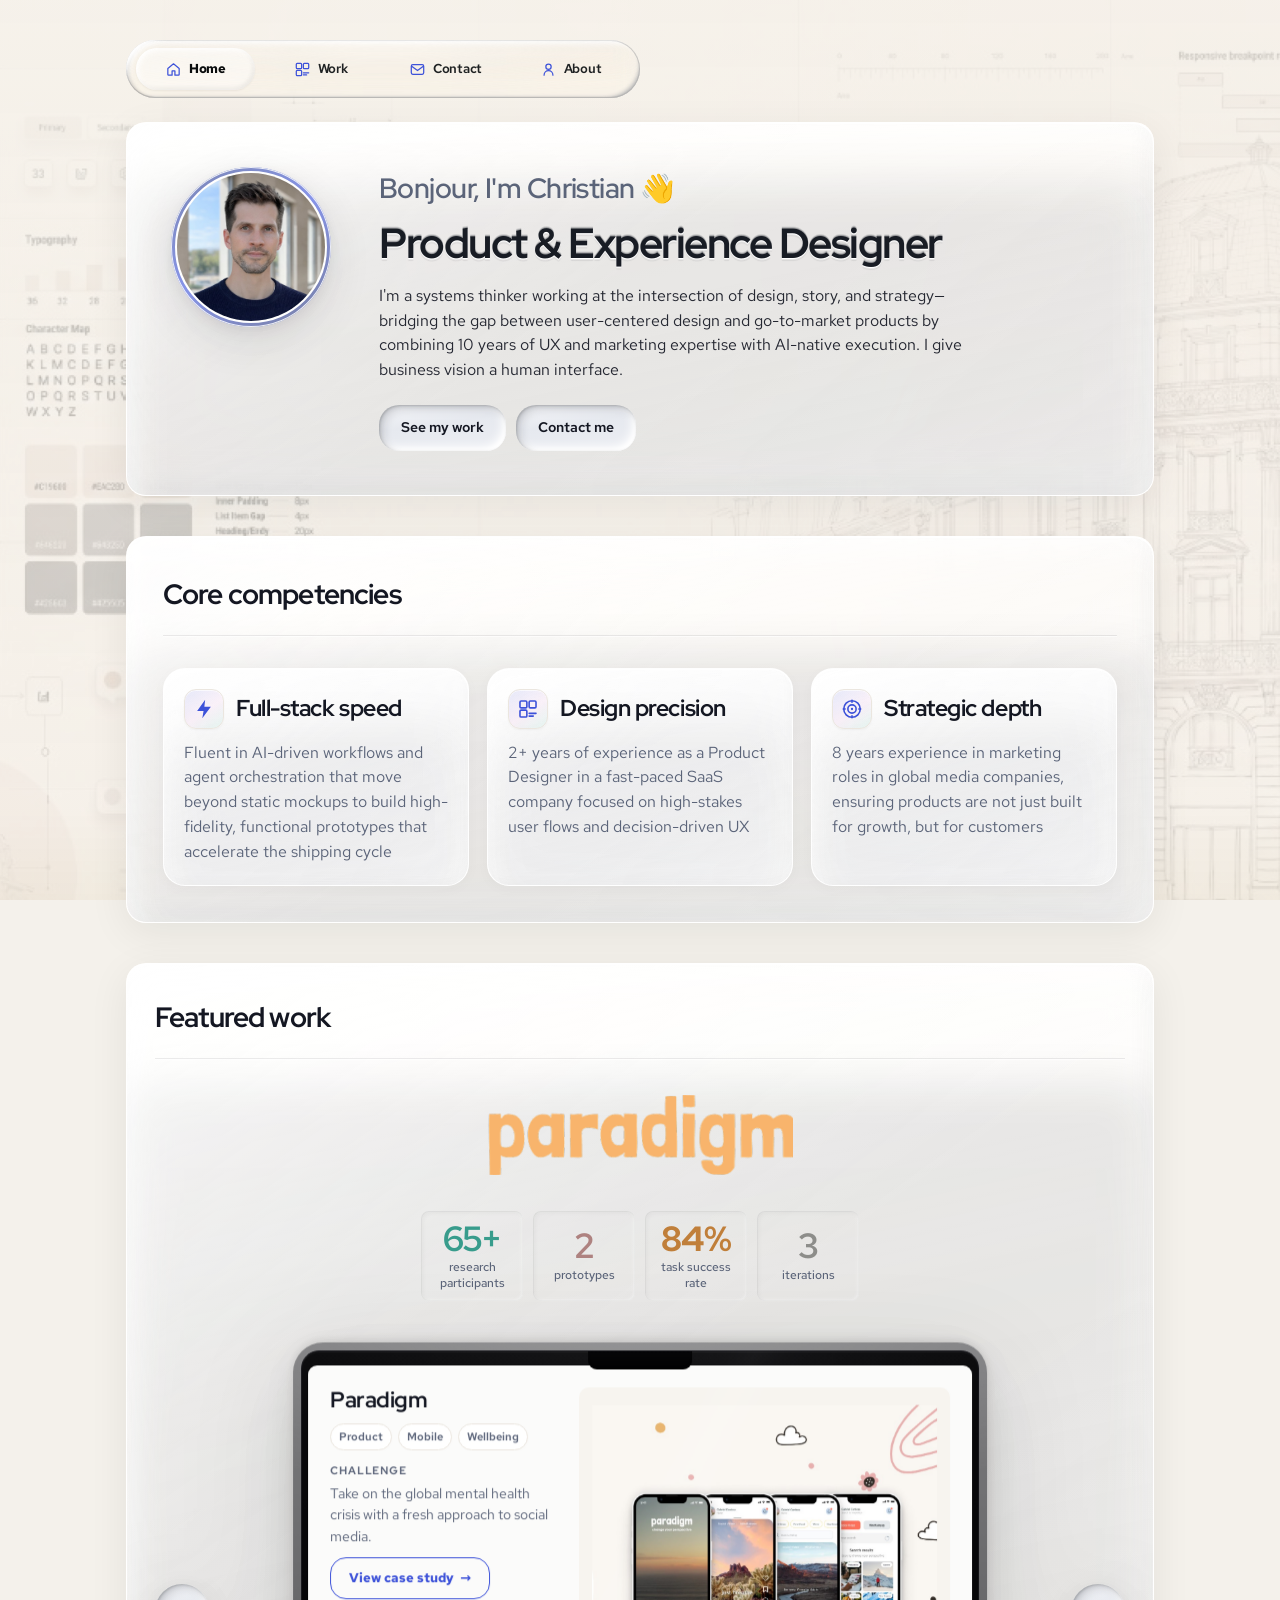
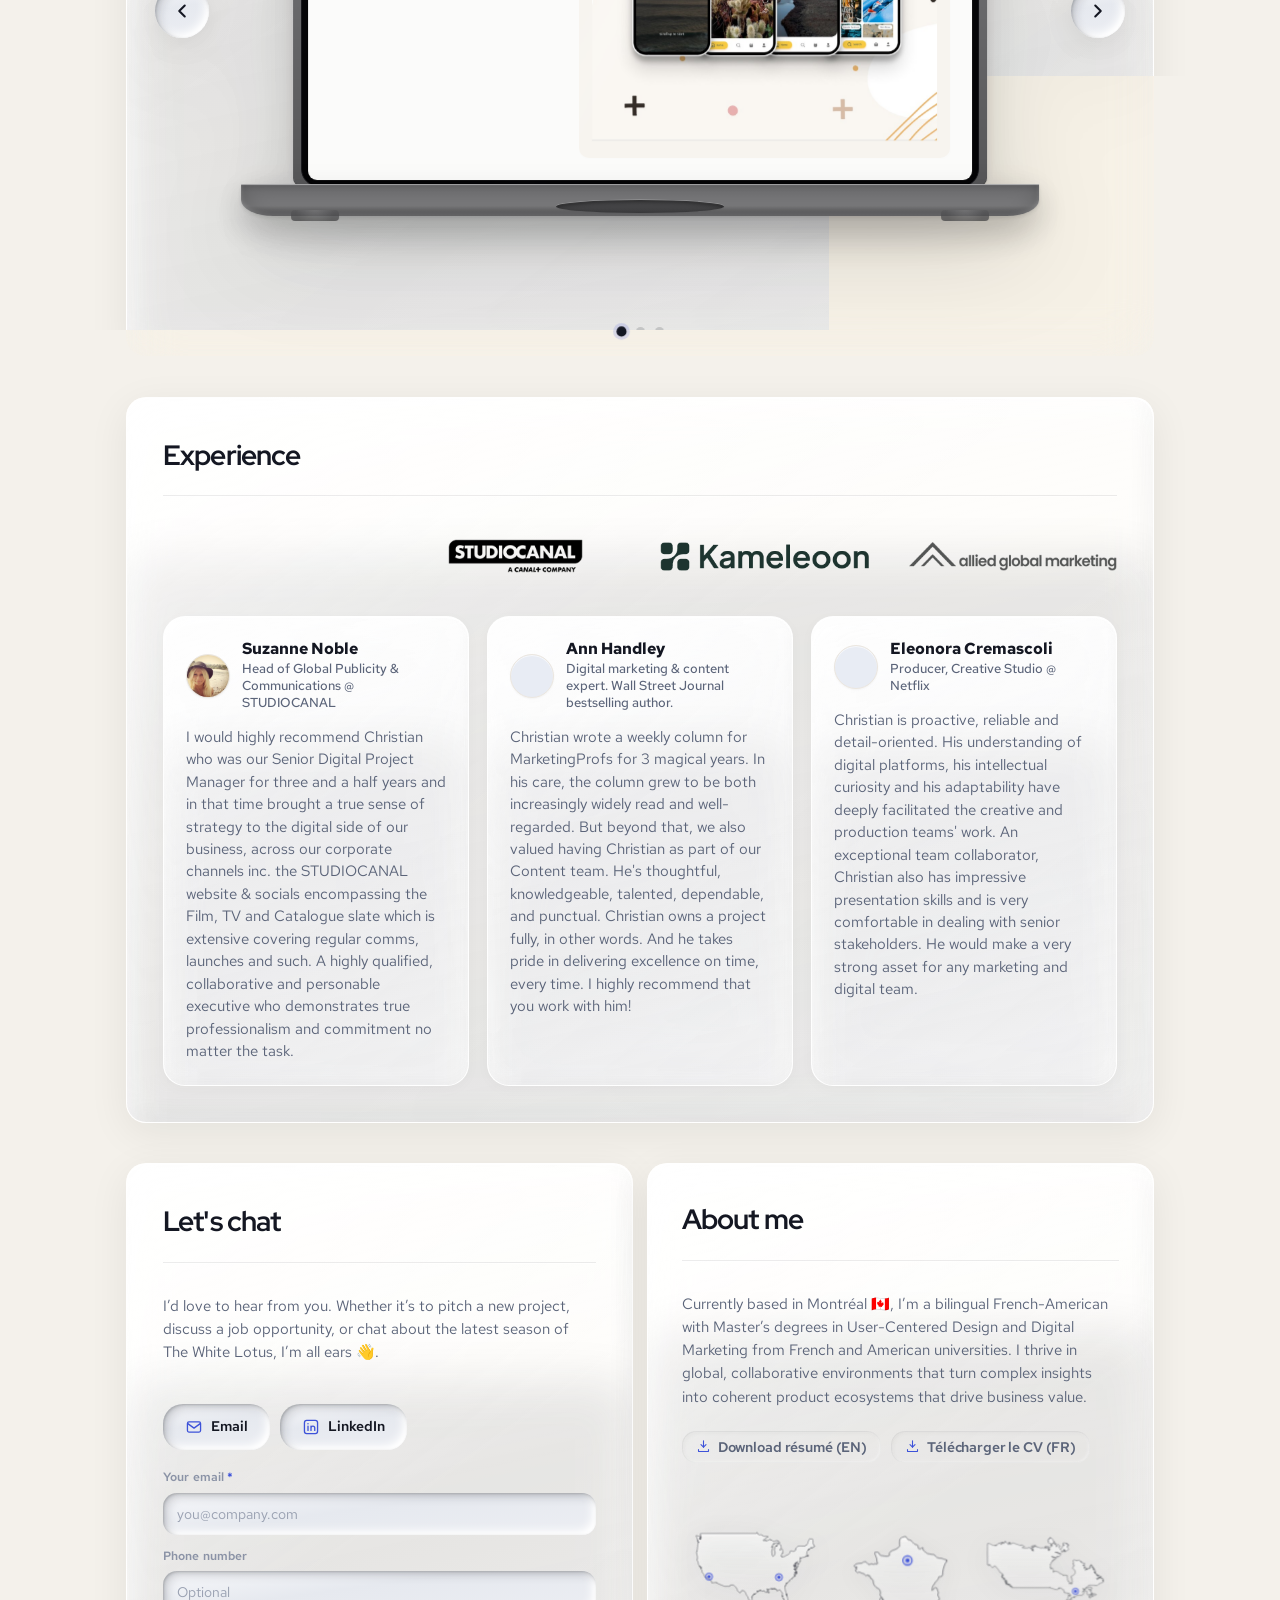
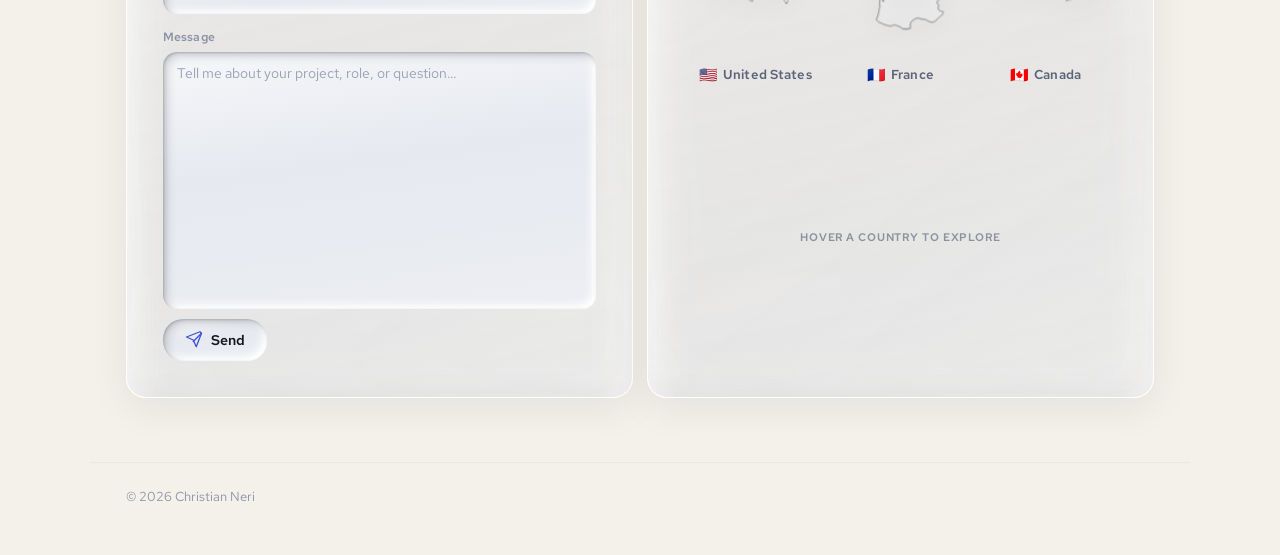
==== commit c2dc2a76: "V1 Finalized V1 of portfolio" ====
--- a/index.html
+++ b/index.html
@@ -11,7 +11,7 @@
     <link rel="preconnect" href="https://fonts.googleapis.com">
     <link rel="preconnect" href="https://fonts.gstatic.com" crossorigin>
     <link
-        href="https://fonts.googleapis.com/css2?family=Inter:wght@400;500;600;700&family=Red+Hat+Display:ital,wght@0,500;0,600;0,700;1,400&display=swap"
+        href="https://fonts.googleapis.com/css2?family=Red+Hat+Display:ital,wght@0,500;0,600;0,700;1,400&family=Red+Hat+Text:ital,wght@0,400;0,500;0,600;0,700;1,400&display=swap"
         rel="stylesheet">
     <!-- Warm the case-study pages so the zoom-into-screen transition lands on a
          pre-loaded matching hero with no flash. -->
@@ -104,7 +104,7 @@
                     <div class="hero-intro">
                         I'm a systems thinker working at the intersection of design, story,
                         and strategy&#8212;bridging the gap between user-centered design and go-to-market products by
-                        combining 10 years of UX and marketing expertise with AI-native execution.
+                        combining 10 years of UX and marketing expertise with AI-native execution. I give business vision a human interface.
                     </div>
                     <div class="hero-actions">
                         <a class="btn btn--primary" href="#work">See my work</a>
@@ -117,6 +117,7 @@
         <section id="capabilities" class="section-block" aria-labelledby="caps-title">
             <div class="section-surface frost-tilt--caps-shell" data-load-reveal="2">
                 <h2 id="caps-title" class="section-title">Core competencies</h2>
+                <hr class="section-divider" aria-hidden="true">
                 <div class="card-grid" role="list">
                 <article class="cap-card" role="listitem">
                     <div class="cap-card__head">
@@ -169,11 +170,99 @@
         <section id="work" class="section-block" aria-labelledby="work-title">
             <div class="section-surface frost-tilt--work-shell" data-load-reveal="2">
                 <h2 id="work-title" class="section-title">Featured work</h2>
-                <p class="section-intro work-intro">Discover how I think, make decisions, collaborate, shape and ship
-                    experiences in modern product environments.</p>
-
-                <div class="work-macbook-showcase" data-work-macbook tabindex="0"
+                <hr class="section-divider" aria-hidden="true">
+
+                <div class="work-showcase" data-work-macbook tabindex="0"
                     aria-label="Featured work — use chevron buttons, arrow keys when focused, or the dots below">
+                    <div class="work-project-spotlight" aria-live="polite">
+                        <div class="work-project-spotlight__panel is-active" data-project-spotlight="0" aria-hidden="false">
+                                <div class="work-project-spotlight__brand">
+                                    <img src="assets/logos/paradigm.png" alt="Paradigm" class="work-project-spotlight__logo work-project-spotlight__logo--paradigm" width="337" height="88" loading="eager">
+                                </div>
+                            <div class="work-project-spotlight__results">
+                            <dl class="work-project-spotlight__stats">
+                                <div class="work-project-spotlight__stat">
+                                    <dt class="visually-hidden">Research participants</dt>
+                                    <dd class="work-project-spotlight__value">65+</dd>
+                                    <dd class="work-project-spotlight__label">research participants</dd>
+                                </div>
+                                <div class="work-project-spotlight__stat">
+                                    <dt class="visually-hidden">Prototypes</dt>
+                                    <dd class="work-project-spotlight__value">2</dd>
+                                    <dd class="work-project-spotlight__label">prototypes</dd>
+                                </div>
+                                <div class="work-project-spotlight__stat">
+                                    <dt class="visually-hidden">Task success rate</dt>
+                                    <dd class="work-project-spotlight__value work-project-spotlight__value--emphasis">84%</dd>
+                                    <dd class="work-project-spotlight__label">task success rate</dd>
+                                </div>
+                                <div class="work-project-spotlight__stat">
+                                    <dt class="visually-hidden">Iterations</dt>
+                                    <dd class="work-project-spotlight__value">3</dd>
+                                    <dd class="work-project-spotlight__label">iterations</dd>
+                                </div>
+                            </dl>
+                            </div>
+                        </div>
+                        <div class="work-project-spotlight__panel" data-project-spotlight="1" aria-hidden="true">
+                            <div class="work-project-spotlight__brand">
+                                <img src="assets/logos/studiocanal.png" alt="Studiocanal" class="work-project-spotlight__logo work-project-spotlight__logo--studiocanal" width="381" height="108" loading="lazy">
+                            </div>
+                            <div class="work-project-spotlight__results">
+                            <dl class="work-project-spotlight__stats">
+                                <div class="work-project-spotlight__stat">
+                                    <dt class="visually-hidden">Integrated films</dt>
+                                    <dd class="work-project-spotlight__value">6k+</dd>
+                                    <dd class="work-project-spotlight__label">integrated films</dd>
+                                </div>
+                                <div class="work-project-spotlight__stat">
+                                    <dt class="visually-hidden">UMVs at launch</dt>
+                                    <dd class="work-project-spotlight__value work-project-spotlight__value--emphasis">18k</dd>
+                                    <dd class="work-project-spotlight__label">UMVs at launch</dd>
+                                </div>
+                                <div class="work-project-spotlight__stat">
+                                    <dt class="visually-hidden">Localized versions</dt>
+                                    <dd class="work-project-spotlight__value">5</dd>
+                                    <dd class="work-project-spotlight__label">localized versions</dd>
+                                </div>
+                            </dl>
+                            </div>
+                        </div>
+                        <div class="work-project-spotlight__panel" data-project-spotlight="2" aria-hidden="true">
+                            <div class="work-project-spotlight__brand">
+                                <svg class="work-project-spotlight__logo work-project-spotlight__logo--radioactive" viewBox="0 0 1024 186" role="img" aria-label="Radioactive">
+                                    <text x="512" y="138" text-anchor="middle">RADIOACTIVE</text>
+                                </svg>
+                            </div>
+                            <div class="work-project-spotlight__results">
+                            <div class="work-project-spotlight__launches">
+                                <p class="work-project-spotlight__launches-title">Launched in</p>
+                                <ul class="work-project-spotlight__launch-markets" role="list">
+                                    <li class="work-project-spotlight__launch-market">
+                                        <img src="assets/flags/gb.svg" alt="" class="work-project-spotlight__flag" width="56" height="40" loading="lazy" decoding="async">
+                                        <span class="work-project-spotlight__market-name">United Kingdom</span>
+                                    </li>
+                                    <li class="work-project-spotlight__launch-market">
+                                        <img src="assets/flags/fr.svg" alt="" class="work-project-spotlight__flag" width="56" height="40" loading="lazy" decoding="async">
+                                        <span class="work-project-spotlight__market-name">France</span>
+                                    </li>
+                                    <li class="work-project-spotlight__launch-market">
+                                        <img src="assets/flags/de.png" alt="" class="work-project-spotlight__flag" width="56" height="40" loading="lazy" decoding="async">
+                                        <span class="work-project-spotlight__market-name">Germany</span>
+                                    </li>
+                                    <li class="work-project-spotlight__launch-market">
+                                        <img src="assets/flags/au.svg" alt="" class="work-project-spotlight__flag" width="56" height="40" loading="lazy" decoding="async">
+                                        <span class="work-project-spotlight__market-name">Australia</span>
+                                    </li>
+                                    <li class="work-project-spotlight__launch-market">
+                                        <img src="assets/flags/nz.svg" alt="" class="work-project-spotlight__flag" width="56" height="40" loading="lazy" decoding="async">
+                                        <span class="work-project-spotlight__market-name">New Zealand</span>
+                                    </li>
+                                </ul>
+                            </div>
+                            </div>
+                        </div>
+                    </div>
                     <div class="work-macbook-stage" aria-live="polite">
                         <div class="work-macbook__carousel-shell">
                             <button type="button" class="work-macbook__chev work-macbook__chev--prev"
@@ -209,9 +298,13 @@
                                                                                 <span class="tag">Mobile</span>
                                                                                 <span class="tag">Wellbeing</span>
                                                                             </div>
-                                                                            <p class="work-macbook__line"><span class="goal-label"><strong>Context:</strong></span> A calmer take on social and mindfulness experiences for mental health.</p>
-                                                                            <p class="work-macbook__line"><span class="goal-label"><strong>Goal:</strong></span> Product vision, core UX patterns, and supportive — not performative — interactions.</p>
-                                                                            <a class="btn btn--secondary btn--tiny work-macbook__cta" href="case-paradigm.html">View case study</a>
+                                                                            <div class="case-hero-meta">
+                                                                                <div class="case-hero-meta__block">
+                                                                                    <p class="case-design-stack__heading">Challenge</p>
+                                                                                    <p class="case-hero-meta__text">Take on the global mental health crisis with a fresh approach to social media.</p>
+                                                                                </div>
+                                                                            </div>
+                                                                            <a class="btn btn--tiny work-macbook__cta" href="case-paradigm.html">View case study</a>
                                                                         </div>
                                                                         <div class="work-macbook__visual work-macbook__visual--paradigm">
                                                                             <img src="assets/paradigm/cover.png" width="800" height="600" alt="Paradigm app interfaces on devices" loading="lazy">
@@ -220,6 +313,31 @@
                                                                 </div>
                                                                 <div id="macbook-slide-1" class="work-macbook-slide" data-macbook-slide="1"
                                                                     role="tabpanel" aria-labelledby="macbook-tab-1"
+                                                                    aria-roledescription="slide" aria-label="Studiocanal"
+                                                                    aria-hidden="true" inert>
+                                                                    <div class="work-macbook__screen-grid">
+                                                                        <div class="work-macbook__copy">
+                                                                            <h3 class="work-macbook__title">Studiocanal corporate website</h3>
+                                                                            <div class="work-macbook__tags">
+                                                                                <span class="tag">Web</span>
+                                                                                <span class="tag">IA</span>
+                                                                                <span class="tag">Corporate</span>
+                                                                            </div>
+                                                                            <div class="case-hero-meta">
+                                                                                <div class="case-hero-meta__block">
+                                                                                    <p class="case-design-stack__heading">Challenge</p>
+                                                                                    <p class="case-hero-meta__text">Transform a European media powerhouse from meager online presence to a premium showcase of the world&apos;s third-largest film library.</p>
+                                                                                </div>
+                                                                            </div>
+                                                                            <a class="btn btn--tiny work-macbook__cta" href="case-studiocanal.html">View case study</a>
+                                                                        </div>
+                                                                        <div class="work-macbook__visual">
+                                                                            <img src="assets/studiocanal/macbook-mockup.png" width="800" height="600" alt="Studiocanal corporate website on MacBook Pro" loading="lazy">
+                                                                        </div>
+                                                                    </div>
+                                                                </div>
+                                                                <div id="macbook-slide-2" class="work-macbook-slide" data-macbook-slide="2"
+                                                                    role="tabpanel" aria-labelledby="macbook-tab-2"
                                                                     aria-roledescription="slide" aria-label="Radioactive"
                                                                     aria-hidden="true" inert>
                                                                     <div class="work-macbook__screen-grid">
@@ -232,31 +350,10 @@
                                                                             </div>
                                                                             <p class="work-macbook__line"><span class="goal-label"><strong>Context:</strong></span> Oscar&reg;-nominated Rosamund Pike stars as Marie Curie in Studiocanal&apos;s <em>Radioactive</em> — cinemas shut one month prior to release amid COVID-19.</p>
                                                                             <p class="work-macbook__line"><span class="goal-label"><strong>Goal:</strong></span> Keep audiences engaged between the paused rollout and delayed premiere windows.</p>
-                                                                            <a class="btn btn--secondary btn--tiny work-macbook__cta" href="case-radioactive.html">View case study</a>
+                                                                            <a class="btn btn--tiny work-macbook__cta" href="case-radioactive.html">View case study</a>
                                                                         </div>
                                                                         <div class="work-macbook__visual work-macbook__visual--radioactive">
                                                                             <img src="assets/radioactive/mobile.png" width="800" height="600" alt="Radioactive promotional website — responsive layout" loading="lazy">
-                                                                        </div>
-                                                                    </div>
-                                                                </div>
-                                                                <div id="macbook-slide-2" class="work-macbook-slide" data-macbook-slide="2"
-                                                                    role="tabpanel" aria-labelledby="macbook-tab-2"
-                                                                    aria-roledescription="slide" aria-label="Studiocanal"
-                                                                    aria-hidden="true" inert>
-                                                                    <div class="work-macbook__screen-grid">
-                                                                        <div class="work-macbook__copy">
-                                                                            <h3 class="work-macbook__title">Studiocanal corporate website</h3>
-                                                                            <div class="work-macbook__tags">
-                                                                                <span class="tag">Web</span>
-                                                                                <span class="tag">Information architecture</span>
-                                                                                <span class="tag">Corporate</span>
-                                                                            </div>
-                                                                            <p class="work-macbook__line"><span class="goal-label"><strong>Context:</strong></span> A flagship web presence for one of the world&apos;s largest film libraries.</p>
-                                                                            <p class="work-macbook__line"><span class="goal-label"><strong>Goal:</strong></span> Elevate IA, art direction, and UX so a concise footprint reads as genuinely premium.</p>
-                                                                            <a class="btn btn--secondary btn--tiny work-macbook__cta" href="case-studiocanal.html">View case study</a>
-                                                                        </div>
-                                                                        <div class="work-macbook__visual">
-                                                                            <img src="https://framerusercontent.com/images/9H4K7M1LpYnU5u8Y.png" width="800" height="600" alt="Studiocanal corporate website redesign" loading="lazy">
                                                                         </div>
                                                                     </div>
                                                                 </div>
@@ -300,11 +397,11 @@
                         </button>
                         <button type="button" class="work-macbook-dot" role="tab" aria-selected="false"
                             aria-controls="macbook-slide-1" data-macbook-index="1" id="macbook-tab-1">
-                            <span class="visually-hidden">Radioactive</span>
+                            <span class="visually-hidden">Studiocanal</span>
                         </button>
                         <button type="button" class="work-macbook-dot" role="tab" aria-selected="false"
                             aria-controls="macbook-slide-2" data-macbook-index="2" id="macbook-tab-2">
-                            <span class="visually-hidden">Studiocanal</span>
+                            <span class="visually-hidden">Radioactive</span>
                         </button>
                     </div>
                 </div>
@@ -314,6 +411,7 @@
         <section id="experience" class="section-block" aria-labelledby="experience-title">
             <div class="section-surface frost-tilt--experience" data-load-reveal="2">
                 <h2 id="experience-title" class="section-title">Experience</h2>
+                <hr class="section-divider" aria-hidden="true">
 
                 <ul class="experience-logos" aria-label="Companies I've worked with">
                     <li class="experience-logo">
@@ -380,6 +478,7 @@
         <section id="contact" class="section-block section-block--pair" aria-labelledby="contact-title">
             <div class="contact-panel frost-tilt--contact" data-load-reveal="2">
                 <h2 id="contact-title" class="section-title">Let's chat</h2>
+                <hr class="section-divider" aria-hidden="true">
                 <p class="contact-intro section-intro">I’d love to hear from you. Whether it’s to pitch a new project, discuss a job opportunity, or chat about the latest season of The White Lotus, I’m all ears 👋.</p>
                 <div class="contact-actions" aria-label="Quick links">
                     <a class="btn btn--primary" href="mailto:contact@christianneri.com?subject=Hello%20Christian">
@@ -441,7 +540,35 @@
         <section id="about" class="section-block section-block--pair" aria-labelledby="about-title">
             <div class="about-panel frost-tilt--about" data-load-reveal="2">
                 <h2 id="about-title" class="section-title">About me</h2>
-                <p>Currently based in Montréal 🇨🇦, I’m a bilingual French-American with Master’s degrees in User-Centered Design and Digital Marketing from both French and American universities. I thrive in global, collaborative environments where empathy meets execution, turning complex insights into coherent product ecosystems that drive business value.</p>
+                <hr class="section-divider" aria-hidden="true">
+                <p>Currently based in Montréal 🇨🇦, I’m a bilingual French-American with Master’s degrees in User-Centered Design and Digital Marketing from French and American universities. I thrive in global, collaborative environments that turn complex insights into coherent product ecosystems that drive business value.</p>
+
+                <div class="about-cv-downloads" aria-label="Download résumé">
+                    <a class="about-cv-downloads__link" href="assets/cv/CV_ChristianNERI_EN.pdf" target="_blank"
+                        rel="noopener noreferrer" hreflang="en">
+                        <span class="about-cv-downloads__icon" aria-hidden="true">
+                            <svg viewBox="0 0 24 24" fill="none" stroke="currentColor" stroke-width="1.75"
+                                stroke-linecap="round" stroke-linejoin="round">
+                                <path d="M12 3v10" />
+                                <path d="M8 9l4 4 4-4" />
+                                <path d="M4 17v2a1 1 0 0 0 1 1h14a1 1 0 0 0 1-1v-2" />
+                            </svg>
+                        </span>
+                        Download résumé (EN)
+                    </a>
+                    <a class="about-cv-downloads__link" href="assets/cv/CV_ChristianNERI_FR.pdf" target="_blank"
+                        rel="noopener noreferrer" hreflang="fr">
+                        <span class="about-cv-downloads__icon" aria-hidden="true">
+                            <svg viewBox="0 0 24 24" fill="none" stroke="currentColor" stroke-width="1.75"
+                                stroke-linecap="round" stroke-linejoin="round">
+                                <path d="M12 3v10" />
+                                <path d="M8 9l4 4 4-4" />
+                                <path d="M4 17v2a1 1 0 0 0 1 1h14a1 1 0 0 0 1-1v-2" />
+                            </svg>
+                        </span>
+                        Télécharger le CV (FR)
+                    </a>
+                </div>
 
                 <div class="about-map" id="about-map">
                     <!--
@@ -459,7 +586,7 @@
                             (~ -66.95°W) horizontally and NW Angle (~49.4°N) to Key West (~24.5°N)
                             vertically.  Atlanta (33.75°N, -84.39°W) → pin (140, 76).
                         -->
-                        <button type="button" class="country" data-loc="atlanta" aria-label="Atlanta, United States — show details" aria-pressed="false">
+                        <div class="country-wrap country-wrap--usa">
                             <svg class="country__svg" viewBox="0 0 201 121" xmlns="http://www.w3.org/2000/svg" aria-hidden="true" focusable="false">
                                 <defs>
                                     <linearGradient id="country-glass-usa" x1="50%" y1="0%" x2="50%" y2="100%">
@@ -481,14 +608,22 @@
                                 <!-- Outline -->
                                 <path class="country__outline" d="M6.33288 57.311C6.12731 56.1817 4.34718 55.2108 3.99491 53.9381C3.59654 52.4926 4.03568 51.1871 3.40954 49.7084C3.16634 49.1337 1.76162 47.8634 1.74481 47.4505C1.69936 46.2911 1.74371 45.2512 2.51868 44.7276C2.1859 45.0124 2.11866 44.9571 2.31592 44.5605C2.42011 44.2301 2.55253 43.8507 2.38444 43.3702C2.1064 42.5728 2.64998 42.0403 2.56357 41.3015C2.49633 40.7277 1.84589 39.8959 1.92356 39.4614C2.0541 38.7377 1.64196 38.5302 1.34117 37.7113C1.12837 37.131 1.26978 36.6753 1.31569 36.2169C1.37292 35.6512 1.02161 35.1333 0.939235 34.548C0.839507 33.8864 0.990889 33.3105 1.14441 32.8002C1.20794 32.5887 1.54613 31.3764 1.65916 32.0927C1.60592 31.7533 1.80543 31.7762 2.01058 31.6949C2.14803 31.6408 2.10072 30.8209 1.76637 31.5294C1.83875 30.9318 1.79961 29.9563 2.49659 29.9231C1.82568 30.1585 2.17096 29.363 2.20167 29.0407C2.24734 28.5676 2.33074 28.1182 2.40909 27.6648C2.52749 26.9792 2.39198 26.1255 2.64752 25.5275C3.02141 24.6544 3.04026 23.1712 2.99966 22.0338C2.98567 21.6164 2.83112 20.5604 3.41944 20.6704C2.84568 19.9806 3.00122 19.0637 3.08869 18.6037C3.20174 18.0118 2.82789 17.071 3.53779 17.0239C4.0704 16.9887 5.48246 17.5738 5.67074 17.1192C5.46371 17.2733 4.85544 16.8655 4.54029 16.7194C3.93418 16.4382 3.78062 16.6018 3.36949 16.6891C2.74965 16.821 2.71066 15.266 2.68996 15.0207C2.76446 15.3393 2.82562 15.6527 2.87275 15.9598C3.40743 15.7973 2.72015 14.0699 3.68421 14.4843C3.31631 14.2398 2.99783 14.1502 2.72858 14.2149C2.28789 13.1847 3.01615 13.1978 3.5558 12.9589C3.26338 12.9838 2.88043 12.7917 2.53872 12.5095C2.50463 12.6488 2.48724 12.7979 2.48758 12.9589C2.01591 11.492 2.0178 9.99308 0.993966 8.41022C0.505971 7.65405 -0.160615 5.25667 0.581939 5.45692C1.76567 5.77612 2.87876 6.46762 4.06036 6.68883C4.77198 6.82215 6.27968 6.62563 6.73761 7.40235C6.60416 7.04762 6.68522 6.79183 6.93453 6.72043C6.97016 7.07162 7.35247 7.52223 7.47963 7.89616C7.63383 8.346 7.07314 8.8558 6.92877 9.1256C7.14919 8.0808 6.56298 9.06461 6.47965 9.20041C6.21429 9.62894 6.05225 10.1418 5.84644 10.6171C6.43962 11.0069 6.64654 10.6566 6.84847 10.4366C6.64507 10.52 6.46081 10.6253 6.29623 10.7525C5.89372 10.0696 6.32501 9.66789 6.63992 9.45871C7.18224 9.10109 7.33041 8.49962 7.7119 7.99258C8.34108 8.70292 7.16666 9.18156 7.40665 9.93974C7.84825 9.45557 8.12331 11.1647 7.54821 11.2485C7.57045 11.0983 7.5931 10.9486 7.61454 10.7976C7.17593 10.869 7.25102 11.44 7.19209 11.8341C6.94056 11.4551 6.9263 11.1277 7.06636 10.933C6.64805 11.1628 6.68981 11.8554 6.1655 11.9691C6.5797 11.826 6.64147 11.9304 6.35213 12.2841C6.50985 11.901 6.65259 11.976 6.77611 12.5089C6.63082 12.0154 6.83309 11.7685 7.3897 12.0342C7.7415 12.2022 7.8954 11.5846 7.98801 11.4382C8.32997 10.896 9.0615 10.5689 8.44951 9.35188C8.00258 8.46122 9.21897 7.93083 8.66067 7.2528C8.19139 6.68252 8.43815 6.21594 7.90913 5.58108C7.51129 5.10327 7.36745 5.70963 7.1794 4.89716C8.36767 5.44678 7.73979 4.12331 7.86817 3.57024C7.35858 3.67264 6.94238 2.75726 6.99522 2.42708C7.09144 1.82921 8.79627 2.19427 9.39058 2.19427C11.8082 2.19427 14.2254 2.19427 16.6431 2.19427C21.3773 2.19427 26.111 2.19427 30.8452 2.19427C40.4168 2.19427 49.9879 2.19427 59.559 2.19427C69.1706 2.19427 78.7822 2.19427 88.3937 2.19427C93.0123 2.19427 97.6309 2.19427 102.249 2.19427C102.818 2.19427 102.596 1.41977 102.561 0.8494C102.532 0.368641 103.11 -0.138904 103.614 0.693901C104.198 1.65871 103.654 3.47801 104.917 3.79219C105.293 3.88564 106.929 3.87483 107.213 4.50817C107.522 5.19962 108.812 4.31833 109.053 4.16716C109.58 3.83415 110.649 4.53801 111.367 4.71381C111.342 5.08423 111.61 5.32828 111.95 5.35363C111.891 5.5475 112.258 6.36962 112.512 6.19886C112.621 6.12611 112.423 5.7223 112.596 5.71913C113.018 5.7109 113.413 6.04575 113.854 6.32661C114.211 6.55295 114.411 6.3987 114.551 6.78614C114.643 7.03879 114.859 7.13665 115.044 7.15685C116.12 7.27552 116.6 6.32282 117.578 6.31018C117.572 7.18969 118.769 7.01037 119.103 6.97691C119.419 6.94533 119.789 6.867 120.187 7.1316C120.973 7.65279 121.235 7.33989 121.941 7.53863C120.155 8.35544 118.253 9.15327 116.845 10.4491C116.262 10.9868 115.833 11.6859 115.267 12.2385C114.619 12.8553 113.73 13.2202 113.254 14.0344C114.523 15.3647 116.906 13.1797 117.799 13.0924C117.942 13.7119 117.687 14.4439 117.374 14.751C117.655 14.8386 117.944 14.4463 118.166 14.6049C118.557 14.8853 118.515 14.9586 118.954 14.9586C119.717 14.9592 120.243 14.3736 120.774 14.0139C121.404 13.5873 122.365 13.8514 122.947 13.3991C123.716 12.8017 124.526 12.3391 125.166 11.6084C125.205 12.0579 125.615 12.3647 125.85 12.778C126.094 13.2121 125.83 13.5555 125.91 13.9448C126.018 13.7567 127.088 12.5202 126.577 13.5861C127.182 12.6768 128.254 13.4695 129.178 14.5608C130.045 15.5838 130.404 15.1847 131.319 15.5348C132.585 16.0193 133.127 14.8088 134.008 14.5036C134.536 14.3213 135.203 14.4799 135.789 14.4239C136.525 14.3537 137.178 14.1185 137.885 13.9896C137.834 14.4737 137.768 14.9511 137.886 15.5112C138.684 15.7148 139.306 15.6279 139.935 15.515C140.503 15.4132 140.877 16.8538 140.437 16.9843C140.926 17.0233 141.231 17.6739 141.638 18.0069C141.25 18.8072 139.603 17.5465 139.019 18.1137C138.996 18.1353 138.761 18.8023 138.778 18.8011C138.316 18.8362 137.984 18.0099 137.477 17.8073C135.98 17.2083 135.65 18.3248 134.385 18.2471C133.045 18.1643 133.076 19.6286 132.073 20.0046C132.052 19.4679 132.38 19.1789 132.528 18.7629C131.807 18.9176 131.71 19.5073 131.09 19.7387C131.001 19.3964 130.986 19.0853 131.046 18.8066C130.006 19.3767 129.709 21.2992 129.076 22.3058C128.915 22.5618 128.983 22.9773 128.817 23.2274C128.629 23.5056 128.202 23.4811 127.996 23.7628C127.683 24.1914 127.284 24.8988 127.456 25.6431C128.274 25.4276 128.491 23.5978 129.664 24.0791C130.09 24.2542 129.365 25.5877 129.302 25.7685C129.096 26.3639 129.174 27.1674 128.903 27.7061C128.355 28.8 128.448 30.1205 127.978 31.2728C127.74 31.8568 127.625 32.6139 127.737 33.3886C127.842 34.1088 128.237 34.8545 128.051 35.476C127.749 36.4897 128.228 38.7752 129.024 40.0293C129.686 41.0706 130.717 40.4373 131.152 40.1509C132.157 39.4917 132.698 38.3619 133.123 37.1298C133.354 36.4635 133.532 35.7659 133.554 34.9676C133.572 34.2874 132.977 32.6722 133.419 32.3073C132.238 31.6341 132.571 30.3836 132.735 29.6549C132.841 29.1847 132.595 28.6922 132.611 28.1988C132.627 27.6836 133.154 27.2906 133.315 26.8535C133.498 26.3572 133.451 25.8713 133.456 25.2796C133.462 24.7489 133.858 24.7062 134.077 24.3781C134.353 23.9667 134.292 23.709 134.802 23.5612C135.402 23.387 135.389 22.5471 135.89 22.2575C135.738 22.855 135.931 23.6699 135.647 24.1944C135.87 24.032 136.017 23.7982 136.087 23.4909C136.17 23.8599 136.105 24.1889 135.944 24.4147C136.569 24.0278 136.552 23.1137 136.564 22.2758C136.58 21.2347 137.679 21.6427 138.188 21.1543C136.92 20.9204 138.003 19.2942 138.477 19.1789C138.764 19.1093 139.673 19.6323 140.04 19.8268C140.908 20.2869 141.7 20.8621 142.578 21.2378C143.306 21.5495 143.972 22.56 143.537 22.8904C143.12 23.2079 143.661 24.195 143.759 24.7672C143.88 25.4654 143.828 26.6434 143.313 26.8748C142.747 27.1292 142.858 27.9449 142.367 28.2787C141.903 28.5942 141.285 28.9585 141.474 29.8282C141.719 30.9499 142.653 30.0668 142.877 29.9738C143.341 29.7817 144.409 27.2517 145.396 28.3175C146.163 29.1447 146.193 31.1861 146.421 32.0445C146.72 33.1611 147.091 35.7749 145.893 35.8884C146.134 35.3678 145.439 35.0795 145.297 35.5268C145.177 35.9069 145.246 36.4247 145.047 36.7487C144.835 37.0928 144.494 37.2907 144.277 37.6255C144.044 37.9828 144.016 38.4749 143.769 38.8275C143.588 39.0872 142.625 40.056 143.479 40.3739C143.785 40.4877 144.096 40.5523 144.402 40.6862C144.55 40.7787 144.685 40.8959 144.806 41.0375C145.041 41.2021 145.369 41.0398 145.655 41.1979C145.318 41.2921 144.925 41.2844 144.655 41.4962C145.111 41.7488 145.344 41.3868 145.746 41.4542C146.013 41.4992 146.31 41.6501 146.567 41.6595C147.404 41.6897 148.016 41.2447 148.877 41.2749C149.709 41.3033 150.152 40.4326 150.711 40.0276C151.361 39.5564 152.199 39.2987 152.951 38.9785C154.517 38.3113 156.073 37.5279 157.28 36.3381C157.793 35.834 158.389 35.3648 158.851 34.806C159.119 34.4809 159.044 33.1557 158.31 33.1299C158.628 32.0897 159.027 31.8484 160.141 31.6582C160.742 31.5559 161.451 31.5577 162.126 31.6877C162.665 31.7918 163.282 32.4751 163.741 32.32C164.324 32.1233 164.946 32.2442 165.571 32.1522C166.257 32.0518 166.676 31.4939 167.229 31.1776C167.651 30.9372 168.255 30.9529 168.19 30.2074C168.124 29.4422 168.364 28.9155 168.724 28.441C168.481 28.5978 168.046 28.737 168.213 28.0921C167.909 28.4404 167.748 28.1721 167.844 27.8564C167.944 27.5314 168.257 27.3537 168.505 27.1953C169.246 26.7229 169.725 26.0635 170.288 25.3637C170.897 24.6086 171.653 23.6113 172.643 23.3809C173.913 23.0825 175.466 23.3338 176.846 23.302C178.891 23.255 180.899 23.1938 182.998 23.3185C183.401 23.3424 184.606 23.5557 184.725 23.0691C184.819 22.6683 184.879 22.1619 185.158 21.9131C185.471 21.636 186.029 21.7868 186.373 21.4636C186.484 21.6102 186.595 21.7574 186.704 21.9051C187.077 21.6715 186.724 21.131 187.267 21.2034C187.143 21.1869 188.073 19.4913 188.185 19.3687C188.639 18.8702 188.926 18.7296 188.802 17.8493C188.704 17.1601 189.091 16.5045 189.421 16.1389C189.82 15.6955 189.601 14.925 189.807 14.3468C190.093 13.5431 190.71 12.9701 191.155 12.3116C191.518 11.7516 192.496 9.02878 193.08 11.2304C193.393 12.404 195.171 11.1715 195.423 11.0776C196.929 10.5162 197.503 13.0961 197.489 14.2093C197.477 15.2033 197.542 16.2232 197.567 17.2269C197.58 17.7486 197.27 19.2375 197.737 19.7849C198.232 20.3643 198.705 19.7978 198.672 20.6624C198.649 21.2734 198.496 21.9002 199.078 22.5232C199.262 22.1515 199.623 22.3077 199.873 22.787C200.169 23.3515 199.742 23.5129 199.827 24.0192C200.209 23.6119 200.327 24.0778 200.202 24.3811C200.069 24.7074 199.68 24.8104 199.376 24.8885C199.006 24.9829 198.692 25.0542 198.423 25.3308C198.23 25.5293 197.556 26.3395 197.596 25.3369C197.301 25.4696 197.206 25.9504 196.832 25.9504C196.552 25.9504 196.802 26.5905 196.507 26.695C196.427 26.4234 196.224 25.7101 195.863 25.8214C195.455 25.948 195.432 26.7594 195.111 25.9072C195.217 26.3006 195.095 26.2538 194.856 26.2368C194.573 26.2161 194.842 27.0515 194.885 27.2196C194.172 26.7685 194.071 26.1985 193.968 25.4684C193.98 25.9759 193.51 26.0434 193.334 26.3882C193.133 26.7813 193.149 27.3306 192.973 27.743C192.564 28.7074 191.778 28.2151 191.446 29.2693C191.28 28.9869 191.201 28.9252 191.209 28.616C191.13 28.7485 191.048 28.8792 190.966 29.0075C190.863 27.8903 190.546 29.1115 190.582 29.3993C190.463 28.9185 190.367 28.4344 190.584 28.0921C190.401 28.2145 190.288 28.4035 190.247 28.659C190.589 28.5494 190.458 29.7848 190.317 29.9647C190.242 29.7757 190.161 29.5872 190.075 29.3993C189.95 29.5775 189.551 30.2008 189.938 29.3116C189.632 30.3088 189.714 29.418 189.74 29.1375C189.438 29.4452 188.713 29.7485 188.878 30.4144C188.926 30.6062 188.385 31.4511 188.249 31.5769C187.717 32.0734 186.032 34.5953 187.433 35.5872C187.161 35.8316 185.972 36.4533 186.227 37.0904C186.347 37.3914 186.96 37.4993 187.18 37.7679C187.734 38.4452 187.463 39.2719 188.294 39.9457C188.993 40.5132 189.861 39.9599 189.732 39.1484C189.295 39.1484 189.502 38.6307 188.974 38.2929C189.721 38.253 190.01 39.5831 189.918 40.0898C189.811 40.6868 188.043 41.0659 187.473 40.9854C187.489 40.6803 187.517 40.3816 187.558 40.0887C186.953 40.5517 186.367 41.2151 185.568 41.2838C185.585 40.8367 185.52 40.333 185.746 40.0038C185.458 40.2156 185.238 40.7828 184.922 40.0038C184.57 40.9729 184.811 41.8594 183.703 42.0817C183.485 42.1255 181.674 42.4918 181.542 41.9653C181.699 42.5237 180.994 42.5261 180.672 42.5214C179.971 42.5107 179.61 42.5225 179.044 42.8414C177.915 43.4769 176.787 44.0051 175.974 45.0224C176.263 44.1936 176.526 43.3943 176.038 42.2626C175.878 43.1979 176.764 44.9659 175.707 45.394C174.881 45.7285 175.057 46.5892 176.091 46.7141C176.229 47.813 175.892 48.776 175.68 49.7055C175.716 49.4252 175.753 49.1448 175.79 48.8643C175.001 48.8427 175.544 51.4101 174.633 51.3193C174.342 51.2907 174.033 52.6686 173.918 52.9062C173.66 53.4386 173.299 54.1439 172.656 54.1868C172.663 53.9224 173.038 53.2622 172.628 52.9945C171.946 52.5484 171.565 52.5216 170.953 51.7657C169.85 50.4062 171.546 49.9629 171.943 49.3692C171.203 49.8042 169.887 50.4633 170.753 51.9228C171.254 52.7657 171.24 53.6069 171.803 54.491C172.255 55.1992 172.279 55.7204 171.957 55.9788C172.522 56.1066 172.448 56.694 172.336 57.0185C172.418 56.069 172.226 56.9313 172.221 57.1373C172.199 57.4673 171.84 57.7002 171.684 57.9268C171.266 58.5391 171.045 59.2078 170.753 59.9207C170.493 60.5587 170.026 61.0321 169.777 61.6594C169.631 62.0295 169.616 63.0323 169.118 63.0169C168.714 62.0925 169.187 61.1228 169.499 60.4927C169.657 60.1763 170.01 59.1233 170.293 59.0519C169.972 58.9173 169.713 58.9587 169.516 59.1762C169.509 58.7757 170.212 57.9729 169.318 57.974C169.422 57.7089 169.479 57.4183 169.484 57.1016C169.307 57.7919 168.814 56.7691 168.977 57.7245C168.857 57.5002 168.225 57.0987 168.212 56.8695C168.189 56.4607 168.642 56.2499 168.205 55.7713C168.454 55.7759 168.71 55.8453 168.97 55.9794C168.797 55.6325 168.233 54.9103 167.921 55.1882C167.914 54.6011 168.304 54.9931 168.555 54.7592C168.978 54.3647 168.046 54.0992 167.824 54.396C167.792 53.7101 168.659 53.9618 168.551 53.185C168.474 53.3034 168.39 53.4148 168.299 53.5193C167.659 52.3804 168.977 52.067 169.599 51.9716C169.447 51.8646 169.296 51.7535 169.147 51.6365C169.373 51.4817 169.531 51.2581 169.619 50.9657C169.431 51.1446 169.234 51.3123 169.028 51.4689C169.097 51.3216 169.158 51.1673 169.21 51.0077C168.826 50.9547 168.724 51.2057 168.645 51.5376C168.591 51.7674 168.106 52.4618 168.286 51.5946C168.14 51.7668 168.066 51.9903 168.065 52.2647C167.688 51.4677 167.316 52.392 167.476 52.7668C167.326 52.7006 167.176 52.6309 167.027 52.5577C167.172 52.8755 167.372 53.1536 167.625 53.3939C167.197 53.4461 167.277 53.5309 167.661 53.8534C166.434 53.1159 167.828 56.8234 167.681 57.1852C167.034 56.7708 166.753 56.1568 166.745 55.4798C166.748 56.0337 166.774 56.5243 167.273 57.0254C167.65 57.4148 168.156 57.9977 167.82 58.4309C167.521 57.7861 166.246 57.7763 166.261 57.0196C166.067 56.9798 166.063 57.1177 166.239 57.435C165.953 57.2735 165.679 57.0052 165.495 56.6871C165.103 57.2925 164.598 56.5133 164.924 55.9638C165.173 55.544 165.917 55.1291 165.382 54.3554C165.647 55.15 164.126 56.6103 164.683 57.0537C165.015 57.3225 165.334 56.9734 165.656 57.3894C166.178 58.0887 166.235 57.8933 166.912 58.0887C167.189 58.1688 167.529 58.8264 167.809 59.0462C168.276 59.412 168.269 59.6132 168.042 60.0551C167.445 61.2209 166.439 59.4402 165.9 58.5973C166.062 59.3712 166.88 60.5346 167.539 60.9128C168.349 61.3774 168.374 62.0725 167.473 61.9052C167.561 62.0547 167.647 62.2059 167.729 62.3588C167.286 62.7285 166.793 61.8456 166.425 61.4926C166.994 62.2758 168.69 63.4451 167.544 63.9639C166.734 62.487 165.947 62.6038 164.695 62.1114C164.886 62.3908 165.661 62.4555 166.013 62.6993C166.498 63.0357 167.539 63.864 167.227 64.4983C167.376 64.2215 167.664 64.2483 167.935 64.5394C167.71 63.8765 168.349 64.0964 168.7 64.2055C169.142 64.3436 169.146 64.7254 169.262 65.1868C169.417 65.7978 169.518 66.3911 169.627 66.9981C169.768 67.7767 170.366 68.6141 170.352 69.3711C170.15 68.7134 169.954 68.0306 169.632 67.3926C169.32 66.7734 169.575 66.1321 169.034 65.5659C169.064 65.7858 169.095 66.2283 168.782 65.812C168.976 66.6147 169.645 67.4461 169.506 68.2276C169.458 67.9074 169.316 67.6211 169.078 67.3688C169.051 67.8097 168.789 67.8614 168.446 67.4915C168.551 67.6358 168.648 67.7864 168.735 67.9414C168.515 68.1441 168.262 68.1033 167.974 67.8188C168.534 68.6498 167.668 68.0101 167.392 67.8597C167.526 67.9891 167.654 68.1249 167.776 68.2685C167.46 68.3712 167.286 68.8217 166.841 68.5545C166.369 68.2707 166.386 67.6296 166.514 67.2869C166.377 67.4745 166.241 68.7984 166.601 69.0185C166.92 69.2141 167.176 68.7667 167.477 68.883C167.722 68.9777 168.692 68.5415 168.793 69.1217C168.86 69.5185 168.816 70.0911 168.663 70.3905C168.945 70.27 168.989 69.966 168.982 69.6221C168.973 69.1699 169.431 69.2991 169.597 69.0037C170.018 69.6374 169.631 70.0837 169.705 70.6757C169.115 70.2632 169.024 71.2102 168.849 71.5261C168.526 72.1118 167.562 71.7781 166.979 71.4085C167.015 71.2655 167.061 71.1299 167.118 71.001C166.865 71.0767 166.738 71.3068 166.902 71.6521C166.38 71.3893 165.846 71.4577 165.335 71.0824C165.667 71.3944 167.574 72.1773 166.939 72.5052C166.696 72.6305 166.974 73.0383 166.775 73.2447C166.336 73.7023 166.023 73.6549 165.347 73.1562C165.536 73.7192 165.915 73.9214 166.345 73.8566C166.636 73.8127 167.477 73.3258 167.463 73.8459C167.591 73.7451 167.732 73.664 167.885 73.602C167.789 73.9608 167.585 74.4157 167.314 74.6155C167.16 74.7286 166.091 74.6335 166.429 74.9395C165.855 74.8349 165.078 74.737 164.78 75.1622C164.577 75.4534 164.126 75.9512 164.086 75.1015C163.957 75.2848 164.054 75.6181 164.057 75.8591C164.059 76.1175 163.613 76.2219 163.463 76.3376C162.81 76.8404 162.594 77.7134 162.37 78.5758C162.36 78.311 162.313 78.0428 162.227 77.7694C162.33 79.3328 160.956 78.8305 159.967 79.2114C158.847 79.6447 158.406 80.9381 157.929 82.0739C157.675 81.7841 157.681 81.4675 157.877 81.2712C157.533 81.5383 158.055 82.4071 157.62 82.5151C157.385 82.573 157.535 82.7712 157.416 82.9399C157.205 83.2393 157.049 82.9316 156.835 83.1163C156.606 83.3127 155.786 85.0898 155.362 83.9972C155.729 84.8988 155.112 85.0226 154.663 85.3473C154.382 85.5509 154.163 85.7489 153.752 85.6641C153.576 85.628 152.551 85.6646 153.47 85.836C152.488 86.0783 154.237 85.9286 153.272 86.4347C154.077 86.3405 152.893 87.1382 152.803 86.1953C152.971 87.2727 152.387 86.0345 152.296 85.7961C152.391 86.152 152.582 86.4901 152.675 86.8452C152.789 87.2865 152.137 87.9627 152.417 87.1526C152.107 88.1004 152.129 88.4471 151.24 88.7853C151.319 88.9174 151.396 89.0499 151.473 89.1836C151.295 89.3399 151.073 89.3664 150.809 89.2631C150.833 89.4117 150.88 89.5569 150.95 89.7004C151.066 89.6535 151.178 89.6005 151.287 89.5414C151.322 90.032 150.962 90.2389 150.564 90.2179C151.054 90.4887 151.026 91.2207 150.617 90.852C150.888 91.5032 150.525 91.246 150.071 91.1298C150.357 91.2306 150.607 91.4157 150.821 91.685C150.59 92.0461 150.187 92.0021 150.151 92.5551C150.122 92.9488 149.763 93.9417 150.117 94.3343C150.265 94.4721 150.28 94.5961 150.162 94.7047C149.878 94.9664 150.131 95.0547 150.273 95.4868C150.55 96.3278 150.56 97.3109 150.72 98.1622C151.065 99.9933 151.823 101.838 152.689 103.543C153.116 104.381 153.102 104.564 153.05 105.358C152.997 106.141 153.362 106.858 153.58 107.635C153.148 106.832 152.861 105.974 152.999 105.152C153.157 104.209 152.388 104.429 152.204 103.654C152.482 105.085 152.906 106.448 153.499 107.821C153.821 108.566 154.567 110.092 154.218 110.785C155.287 110.607 154.941 115.991 154.828 116.576C154.625 117.532 154.36 119.535 153.618 120.059C153.37 120.235 153.381 119.489 153.113 120.038C152.923 120.428 152.503 120.041 152.196 120.176C151.683 120.402 150.826 120.105 151.313 119.367C151.459 119.642 151.695 119.856 151.959 119.944C152.045 119.524 151.363 119.097 151.173 118.781C150.757 118.087 150.895 117.329 150.1 116.844C149.627 116.557 149.19 116.516 149.012 115.857C148.837 115.207 149.015 114.295 148.262 113.924C148.632 113.767 148.741 113.294 149.029 113.033C148.705 113.155 148.585 113.631 148.267 113.78C148.001 113.904 147.945 112.07 148.086 111.832C147.889 112.014 147.662 112.002 147.405 111.794C148.016 112.43 147.273 112.566 146.866 111.794C146.493 111.083 146.529 109.856 145.785 109.386C146.304 109.346 147.056 107.935 146.629 107.324C146.532 107.412 146.438 107.503 146.345 107.596C146.31 107.26 146.073 106.993 145.794 106.856C145.686 107.134 145.723 107.362 146.015 107.565C146.272 107.744 145.904 108.328 145.838 108.453C145.623 108.161 145.41 107.778 145.601 108.453C144.86 106.862 145.925 105.35 145.952 103.875C145.962 103.349 145.866 102.878 145.669 102.345C145.334 101.437 145.082 101.726 144.487 101.19C143.623 100.411 143.162 99.278 142.565 98.301C142.275 97.8266 141.728 97.3065 141.257 97.1391C140.568 96.8945 140.302 97.6478 139.678 97.5723C139.903 98.1748 139.4 98.0321 139.033 98.3398C138.89 98.4595 138.251 99.0329 138.236 98.5163C137.84 98.9352 137.237 99.0673 136.649 99.0673C136.896 98.5359 136.465 97.8386 135.94 97.5723C136.173 97.6068 136.11 97.4624 135.75 97.1391C136.295 97.5504 136.339 97.0362 135.873 96.9826C135.171 96.9016 135.546 96.3454 135.907 96.2326C135.582 96.2479 135.257 96.2649 134.929 96.272C135.048 96.4023 135.165 96.5337 135.281 96.6662C134.655 96.8622 133.368 95.9685 132.727 95.6408C132.806 95.6551 134.019 95.8436 133.884 95.5898C133.753 95.3454 133.336 95.1858 133.132 95.1381C132.766 95.0525 132.51 95.4101 132.232 95.5449C131.759 95.7745 131.024 95.7762 130.472 95.7592C130.777 95.7214 131.05 95.6162 131.292 95.444C130.982 95.3349 130.815 95.0695 130.951 94.7722C130.823 94.996 130.713 95.233 130.62 95.483C130.603 94.3908 130.231 95.4259 130.09 95.6567C129.879 96.0025 129.58 96.18 129.158 96.1542C129.399 96.0781 129.962 95.7214 129.499 95.3256C129.397 96.2227 128.46 96.7024 127.635 96.3509C128.458 96.6794 127.66 94.5264 127.443 94.1004C127.352 94.5615 127.233 95.086 127.089 95.5153C126.979 95.8425 126.449 95.6518 126.208 95.8299C126.079 95.9258 125.332 95.9537 125.382 95.8184C125.2 96.3174 124.675 95.4895 124.392 95.6408C124.547 95.6973 123.539 95.9641 123.321 95.9937C122.771 96.0688 122.776 96.4434 122.277 96.6597C121.379 97.0483 120.793 95.7428 119.923 95.7636C119.615 95.7707 118.791 96.7943 119.382 97.1265C119.77 97.3448 120.358 97.3147 120.677 97.1539C120.938 97.022 121.579 97.0959 121.732 96.9032C121.65 97.0849 120.991 97.4487 121.141 97.7309C121.523 98.4436 121.698 98.0414 121.909 97.6822C122.185 97.2108 122.857 97.8206 122.695 98.3442C122.558 98.7894 121.708 98.425 122.009 99.1863C121.508 98.9909 121.536 99.3703 121.736 99.7806C122.058 100.443 122.49 100.504 123.053 100.684C123.327 100.771 123.52 101.19 123.757 101.422C123.995 101.655 123.415 102.058 123.494 102.364C123.007 101.745 122.754 102.349 122.502 102.638C122.63 102.342 122.757 102.04 122.811 101.698C122.481 101.652 122.528 101.453 122.35 101.226C122.241 101.085 121.369 100.759 121.222 100.757C121.384 100.252 119.925 99.5133 119.801 99.6748C119.732 99.7659 120.192 100.351 120.206 100.56C120.245 101.168 120.192 101.704 119.658 101.855C119.521 101.288 119.563 101.117 118.999 100.992C118.096 100.793 118.634 101.545 118.054 101.694C117.144 101.929 115.834 100.643 116.152 99.5798C116.035 100.056 115.456 99.8373 115.136 99.5444C114.927 99.3534 114.744 99.0722 114.761 98.7943C114.403 98.7315 113.833 99.0739 114.133 98.4005C113.708 98.4059 112.787 98.8702 113.361 99.5405C112.69 99.4156 112.21 99.7915 111.475 99.5848C110.611 99.3414 109.782 98.7665 108.92 98.4797C109.209 98.101 109.295 97.7451 108.976 97.1807C108.929 97.5942 109.075 98.6042 108.651 98.7255C108.255 98.8385 107.49 98.9488 107.037 98.7151C107.166 98.3633 107.517 98.1032 107.372 97.6133C106.961 97.8873 106.636 98.4562 107.149 99.069C105.94 99.2595 104.758 99.7331 103.925 100.601C104.125 100.147 104.558 99.8499 104.971 99.6584C104.594 99.5776 104.267 99.6977 103.954 99.8155C104.11 99.4762 104.277 99.063 104.057 98.5971C103.769 98.6731 103.797 99.0094 103.568 99.1476C103.349 99.2791 103.209 98.743 103.041 99.069C102.896 99.3506 103.381 100.41 103.738 100.522C103.301 101.192 102.746 101.634 102.343 102.343C101.793 103.312 100.311 103.134 99.8541 104.047C100.062 103.969 100.27 103.891 100.478 103.813C100.007 104.166 99.5016 104.483 98.9555 104.712C99.1608 104.424 99.4913 104.29 99.6667 103.969C99.4512 104.041 99.2463 104.132 99.0519 104.243C99.4894 103.869 98.3656 103.97 98.1472 103.539C98.2642 103.809 98.2612 104.044 98.1382 104.243C97.9884 103.08 97.0521 104.924 98.2805 104.868C97.965 105.328 97.3705 105.529 96.9095 104.789C97.0964 105.434 96.4519 106.846 96.4065 105.999C96.297 106.611 95.5229 105.979 95.4839 106.701C95.7822 106.792 96.0011 106.714 96.1405 106.467C96.2777 107.674 95.2009 107.459 94.4982 107.715C94.6374 107.735 94.7754 107.748 94.9122 107.753C94.8669 108.045 95.1036 108.235 95.2365 108.484C95.3972 108.784 95.044 109.439 94.9707 109.665C94.7737 110.273 94.0534 110.312 93.6174 109.621C93.8396 109.902 93.8906 110.173 93.7706 110.436C94.1276 110.527 94.5031 110.615 94.7733 110.398C94.776 110.821 94.7499 111.531 94.4277 111.745C94.1594 111.923 94.6564 112.827 94.7221 113.113C94.9193 113.971 94.8766 115.745 95.6215 116.438C95.7121 116.327 95.7975 116.212 95.8775 116.091C96.0599 116.501 95.2813 116.885 95.0478 116.924C94.5867 117.001 94.0596 116.053 93.5104 116.053C93.0611 116.053 92.4863 116.19 92.0143 115.899C91.4632 115.56 90.73 114.785 90.0895 114.681C88.9792 114.503 88.8146 113.672 88.4097 112.523C88.1379 111.751 87.7998 111.085 87.6769 110.289C87.6242 109.946 87.6911 109.625 87.6126 109.278C87.4991 108.776 86.8805 108.601 86.5917 108.192C86.1435 107.558 85.9442 106.811 85.4229 106.221C84.9082 105.638 84.6256 105.015 84.3415 104.306C84.0714 103.632 83.971 102.943 83.6726 102.271C83.5241 101.936 83.282 101.684 83.1261 101.362C82.9362 100.97 82.4299 100.721 82.3156 100.366C82.1027 99.7048 81.2398 99.4892 81.0191 98.7883C80.9945 98.7118 79.88 98.5463 79.7754 98.5289C78.6177 98.3387 77.4625 98.2912 76.6304 98.9734C75.7259 99.7151 75.967 101.572 74.969 102.291C74.5253 102.611 73.6897 101.85 73.2207 101.542C72.7974 101.264 72.3595 101.032 71.938 100.747C71.6156 100.528 71.223 99.9235 70.8985 99.7959C70.2107 99.5258 69.8077 98.4114 69.6722 97.7424C69.5807 97.2906 69.6854 96.9377 69.512 96.473C69.3573 96.0584 69.1432 95.6693 69.0738 95.2417C68.9434 94.4419 68.2869 94.1422 67.7152 93.7533C66.9152 93.2105 66.1204 92.0302 65.4628 91.2344C64.917 90.5736 64.4854 90.7026 64.0295 89.8063C63.5153 88.7941 62.3156 89.1063 61.681 89.1063C60.6585 89.1063 59.6405 89.1565 58.5975 89.0853C57.4395 89.0063 57.5768 89.6722 57.5047 90.6629C57.4142 91.9179 54.9416 91.251 54.0161 91.251C52.1348 91.251 50.2644 91.4581 48.3586 91.354C47.4667 91.3055 46.4716 90.6618 45.5563 90.2681C44.2958 89.7263 43.0264 89.2935 41.7625 88.772C39.3816 87.7901 37 86.7206 34.617 85.6397C34.6125 85.2319 34.8331 84.9777 34.9378 84.6401C32.0921 84.7467 29.38 85.1897 26.6266 85.5199C26.2785 84.5801 26.2478 83.7004 25.946 82.7696C25.5774 81.6325 24.7479 81.1981 23.901 80.3883C23.0201 79.5564 23.2024 80.0375 22.4109 79.7442C21.8708 79.5447 22.3258 78.1201 21.0055 78.1755C20.1963 78.2102 19.7716 77.9319 19.0404 77.1405C18.2675 76.3039 17.3899 76.4453 16.5967 76.2629C16.0766 76.1433 14.7089 76.4835 14.4607 75.364C14.3049 74.6594 14.6993 74.0047 14.4458 73.2808C14.2028 72.5859 13.482 72.705 13.5797 71.9255C13.6413 71.4379 12.8777 70.846 12.4309 70.4653C11.9906 70.0894 11.8347 69.6029 11.6197 69.1007C11.3002 68.3678 10.1774 67.6404 10.0865 66.9799C9.94426 65.9436 10.0575 65.9498 10.3916 65.2404C10.7833 64.4098 10.0759 64.218 9.32049 63.7457C8.19801 63.0443 8.66595 62.3811 8.17327 61.5087C7.88189 60.9926 7.92671 59.8299 8.41533 59.8006C8.52393 60.0787 8.37664 60.3549 8.52535 60.627C8.71258 60.9696 9.1811 61.2421 9.45638 61.4949C9.31635 60.3739 8.26189 59.1106 9.1808 58.5161C7.63123 57.2043 8.73397 59.7052 8.02241 59.5419C7.56644 59.4373 6.55853 58.0899 6.39973 58.8476C6.50386 58.5109 6.43196 57.4829 7.02935 58.3917C6.86008 58.0069 6.68196 57.6103 6.33288 57.311Z"/>
                                 <!-- Pin: Atlanta (~33.75°N, -84.39°W) -->
-                                <g class="pin">
+                                <g class="map-pin" data-loc="atlanta" role="button" tabindex="0" aria-label="Atlanta, United States — show details" aria-pressed="false">
+                                    <circle class="pin__hit" cx="140" cy="76" r="11"/>
                                     <circle class="pin__pulse" cx="140" cy="76" r="5.5"/>
                                     <circle class="pin__ring"  cx="140" cy="76" r="6"/>
                                     <circle class="pin__dot"   cx="140" cy="76" r="2.6"/>
                                 </g>
-                            </svg>
-                            <span class="country__label">United States · <em>Atlanta</em></span>
-                        </button>
+                                <!-- Pin: Los Angeles (~34.05°N, -118.24°W) -->
+                                <g class="map-pin" data-loc="losangeles" role="button" tabindex="0" aria-label="Los Angeles, United States — show details" aria-pressed="false">
+                                    <circle class="pin__hit" cx="22" cy="75" r="11"/>
+                                    <circle class="pin__pulse" cx="22" cy="75" r="5.5"/>
+                                    <circle class="pin__ring"  cx="22" cy="75" r="6"/>
+                                    <circle class="pin__dot"   cx="22" cy="75" r="2.6"/>
+                                </g>
+                            </svg>
+                            <span class="country__label"><span class="country__flag" aria-hidden="true">🇺🇸</span> United States</span>
+                        </div>
 
                         <!--
                             France → Paris. ViewBox 120×120 (user-supplied outline, mainland only).
@@ -496,7 +631,7 @@
                             (~ 8.2°E) horizontally and Dunkirk (~51.1°N) to Pyrenees (~42.3°N)
                             vertically.  Paris (48.86°N, 2.35°E) → pin (69, 31).
                         -->
-                        <button type="button" class="country" data-loc="paris" aria-label="Paris, France — show details" aria-pressed="false">
+                        <button type="button" class="country country--france" data-loc="paris" aria-label="Paris, France — show details" aria-pressed="false">
                             <svg class="country__svg" viewBox="0 0 120 120" xmlns="http://www.w3.org/2000/svg" aria-hidden="true" focusable="false">
                                 <defs>
                                     <linearGradient id="country-glass-france" x1="50%" y1="0%" x2="50%" y2="100%">
@@ -523,7 +658,7 @@
                                     <circle class="pin__dot"   cx="69" cy="31" r="2.6"/>
                                 </g>
                             </svg>
-                            <span class="country__label">France · <em>Paris</em></span>
+                            <span class="country__label"><span class="country__flag" aria-hidden="true">🇫🇷</span> France</span>
                         </button>
 
                         <!--
@@ -533,7 +668,7 @@
                             (~70°N) to Windsor ON (~42°N) vertically.  Montréal (45.5°N, -73.57°W)
                             → pin (167, 102).
                         -->
-                        <button type="button" class="country" data-loc="montreal" aria-label="Montréal, Canada — show details" aria-pressed="false">
+                        <button type="button" class="country country--canada" data-loc="montreal" aria-label="Montréal, Canada — show details" aria-pressed="false">
                             <svg class="country__svg" viewBox="0 0 221 121" xmlns="http://www.w3.org/2000/svg" aria-hidden="true" focusable="false">
                                 <defs>
                                     <linearGradient id="country-glass-canada" x1="50%" y1="0%" x2="50%" y2="100%">
@@ -559,7 +694,7 @@
                                     <circle class="pin__dot"   cx="167" cy="102" r="2.6"/>
                                 </g>
                             </svg>
-                            <span class="country__label">Canada · <em>Montréal</em></span>
+                            <span class="country__label"><span class="country__flag" aria-hidden="true">🇨🇦</span> Canada</span>
                         </button>
                     </div>
 
@@ -567,18 +702,36 @@
                     <div class="about-map__cards" aria-live="polite">
                         <div class="about-map__card" data-loc="atlanta" aria-hidden="true">
                             <p class="about-map__card-city">Atlanta, United States</p>
-                            <p class="about-map__card-period">— Add your chapter</p>
-                            <p class="about-map__card-desc">Drop your Atlanta history here: graduation, early role, or formative chapter. What brought you there, what you took with you.</p>
+                            <ul class="about-map__card-desc">
+                                <li>🎓 Bachelor of Business Administration</li>
+                                <li>🎥 Helped market films, events, and entertainment brands across the Southeast</li>
+                                <li>🚀 Developed a passion for storytelling, strategy, and audience growth</li>
+                            </ul>
+                        </div>
+                        <div class="about-map__card" data-loc="losangeles" aria-hidden="true">
+                            <p class="about-map__card-city">Los Angeles, United States</p>
+                            <ul class="about-map__card-desc">
+                                <li>🎬 My introduction to the film industry</li>
+                                <li>✍️ Learned how stories are developed from script to screen</li>
+                                <li>🤝 Worked alongside highly-respected producers at a Hollywood production company</li>
+                            </ul>
                         </div>
                         <div class="about-map__card" data-loc="paris" aria-hidden="true">
                             <p class="about-map__card-city">Paris, France</p>
-                            <p class="about-map__card-period">International digital marketing chapter</p>
-                            <p class="about-map__card-desc">8 years shaping cross-border campaigns for major European media — embedded in the French market and the foundation for the Studiocanal engagement.</p>
+                            <ul class="about-map__card-desc">
+                                <li>🥐 10 years of professional and personal growth</li>
+                                <li>📺 Led international digital strategy for Warner Bros. Discovery and STUDIOCANAL</li>
+                                <li>🌍 Worked across global markets while evolving from marketer to designer</li>
+                                <li>🎓 Master of Science in User-Centered Design and pivoted into Product Design</li>
+                            </ul>
                         </div>
                         <div class="about-map__card" data-loc="montreal" aria-hidden="true">
                             <p class="about-map__card-city">Montréal, Canada</p>
-                            <p class="about-map__card-period">Home base · Today</p>
-                            <p class="about-map__card-desc">Product &amp; Experience design at the intersection of digital strategy and narrative craft. Bilingual collaboration across time zones.</p>
+                            <ul class="about-map__card-desc">
+                                <li>🍁 Home today</li>
+                                <li>💻 Designing AI-powered products at Kameleoon</li>
+                                <li>🤖 Exploring the intersection of product design, systems thinking, and AI</li>
+                            </ul>
                         </div>
                         <p class="about-map__hint" aria-hidden="true">Hover a country to explore</p>
                     </div>
@@ -590,10 +743,7 @@
 
     <footer class="site-footer" role="contentinfo">
         <div class="site-footer-inner">
-            <p>&copy; 2026 Christian Neri · Product &amp; Experience Designer</p>
-            <p>
-                <a href="https://www.linkedin.com/in/christianneri/" target="_blank" rel="noopener noreferrer">LinkedIn</a>
-            </p>
+            <p>&copy; 2026 Christian Neri</p>
         </div>
     </footer>
 
--- a/style.css
+++ b/style.css
@@ -127,7 +127,7 @@
     --radius-panel: 20px;
     --radius-card: 22px;
     --radius-control: 999px;
-    --font-body: "Inter", system-ui, -apple-system, sans-serif;
+    --font-body: "Red Hat Text", system-ui, -apple-system, sans-serif;
     --font-display: "Red Hat Display", var(--font-body);
     --font-brand: var(--font-body);
     --header-z: 50;
@@ -436,7 +436,7 @@
     text-align: center;
     padding: 10px clamp(14px, 2.4vw, 22px);
     min-height: 42px;
-    font-family: "Inter", system-ui, -apple-system, sans-serif;
+    font-family: var(--font-body);
     font-size: clamp(10.75px, 2.35vw, 12.75px);
     font-weight: 600;
     line-height: 1.12;
@@ -1043,7 +1043,7 @@
 .contact-form-compose > label {
     display: block;
     margin-bottom: 6px;
-    font-family: "Inter", var(--font-body);
+    font-family: var(--font-body);
     font-size: 12px;
     font-weight: 600;
     letter-spacing: 0.01em;
@@ -1057,7 +1057,7 @@
 .contact-form input,
 .contact-form textarea {
     width: 100%;
-    font-family: "Inter", var(--font-body);
+    font-family: var(--font-body);
     font-size: 14px;
     line-height: 1.45;
     color: var(--text);
@@ -1121,25 +1121,32 @@
     padding: clamp(22px, 4vw, 36px);
 }
 
-.section-surface > .section-title {
-    margin-top: 0;
-    margin-bottom: 20px;
-}
-
-#work .section-surface > .section-title {
-    margin-bottom: 0;
-}
-
-#work .section-surface.frost-tilt--work-shell {
-    padding-top: clamp(10px, 1.8vw, 16px);
-    padding-bottom: clamp(12px, 2.2vw, 20px);
-    padding-inline: clamp(16px, 3.2vw, 28px);
-}
-
+.section-surface > .section-title,
 .contact-panel > .section-title:first-child,
 .about-panel > .section-title:first-child {
     margin-top: 0;
-    margin-bottom: 16px;
+    margin-bottom: 0;
+}
+
+.section-divider {
+    border: none;
+    height: 0;
+    margin: clamp(12px, 2vw, 18px) 0 clamp(20px, 3.2vw, 32px);
+    border-top: 1px solid rgba(20, 23, 34, 0.08);
+    box-shadow: 0 1px 0 rgba(255, 255, 255, 0.55);
+}
+
+.work-showcase {
+    display: flex;
+    flex-direction: column;
+    gap: 0;
+    margin-top: 0;
+}
+
+#work .section-surface.frost-tilt--work-shell {
+    padding-top: clamp(20px, 3.6vw, 32px);
+    padding-bottom: clamp(12px, 2.2vw, 20px);
+    padding-inline: clamp(16px, 3.2vw, 28px);
 }
 
 /* Cards grid — elev-1 default */
@@ -1290,11 +1297,356 @@
     flex-grow: 1;
 }
 
-/* Featured work — CSS MacBook (closed lid → opens to reveal display) */
-.work-macbook-showcase {
-    /* Frame's min-height now tracks laptop height tightly — no negative pull
-     * needed (and it would just overlap the title). */
-    margin-top: 0;
+/* Featured work — project showcase (spotlight + MacBook carousel) */
+
+/* Project logo + key results — updates with MacBook carousel */
+.work-project-spotlight {
+    position: relative;
+    min-height: clamp(168px, 22vw, 220px);
+    margin-bottom: clamp(4px, 1vw, 10px);
+    display: flex;
+    flex-direction: column;
+    align-items: center;
+    width: 100%;
+}
+
+.work-project-spotlight__panel {
+    display: none;
+    flex-direction: column;
+    align-items: center;
+    gap: clamp(10px, 1.6vw, 14px);
+    padding: 0 clamp(8px, 2vw, 16px);
+    text-align: center;
+}
+
+.work-project-spotlight__panel.is-active {
+    display: flex;
+}
+
+@media (prefers-reduced-motion: no-preference) {
+    .work-project-spotlight__panel.is-active {
+        animation: work-spotlight-in 0.42s cubic-bezier(0.22, 1, 0.28, 1) both;
+    }
+}
+
+@keyframes work-spotlight-in {
+    from {
+        opacity: 0;
+        transform: translateY(6px);
+    }
+    to {
+        opacity: 1;
+        transform: translateY(0);
+    }
+}
+
+.work-project-spotlight__brand {
+    display: flex;
+    align-items: center;
+    justify-content: center;
+    min-height: clamp(56px, 9vw, 88px);
+    width: 100%;
+}
+
+.work-project-spotlight__logo--paradigm,
+.work-project-spotlight__logo--studiocanal,
+.work-project-spotlight__logo--radioactive {
+    height: clamp(52px, 9vw, 88px);
+    max-width: min(92vw, 420px);
+}
+
+.work-project-spotlight__logo--radioactive {
+    width: auto;
+    overflow: visible;
+}
+
+.work-project-spotlight__logo--radioactive text {
+    font-family: var(--font-display);
+    font-weight: 700;
+    font-size: 148px;
+    fill: var(--text);
+    letter-spacing: 0.04em;
+}
+
+.work-project-spotlight__logo {
+    display: block;
+    width: auto;
+    height: clamp(48px, 8.5vw, 80px);
+    max-width: min(92vw, 420px);
+    object-fit: contain;
+}
+
+.work-project-spotlight__wordmark {
+    margin: 0;
+    font-family: var(--font-display);
+    font-size: clamp(2.1rem, 5.5vw, 3rem);
+    font-weight: 700;
+    letter-spacing: -0.03em;
+    line-height: 1;
+}
+
+.work-project-spotlight__wordmark--radioactive {
+    color: #c96a45;
+}
+
+.work-project-spotlight__launches {
+    display: flex;
+    flex-direction: column;
+    align-items: center;
+    gap: clamp(10px, 1.8vw, 14px);
+    width: 100%;
+}
+
+.work-project-spotlight__results {
+    display: flex;
+    flex-direction: column;
+    align-items: center;
+    width: 100%;
+    max-width: 680px;
+    margin-inline: auto;
+    padding-top: clamp(12px, 2vw, 18px);
+}
+
+.work-project-spotlight__launches-title {
+    margin: 0;
+    font-family: var(--font-body);
+    font-size: clamp(13px, 1.35vw, 15px);
+    font-weight: 500;
+    color: var(--text-muted);
+    letter-spacing: 0.01em;
+    text-align: center;
+}
+
+.work-project-spotlight__launch-markets {
+    display: grid;
+    grid-template-columns: repeat(auto-fit, minmax(128px, 1fr));
+    align-items: stretch;
+    justify-content: center;
+    gap: clamp(8px, 1.6vw, 12px);
+    margin: 0 auto;
+    padding: 0;
+    list-style: none;
+    width: 100%;
+    max-width: 620px;
+}
+
+.work-project-spotlight__launch-market,
+.work-project-spotlight__stat {
+    display: flex;
+    flex-direction: column;
+    align-items: center;
+    justify-content: center;
+    gap: 4px;
+    min-height: clamp(88px, 11vw, 96px);
+    margin: 0;
+    padding: clamp(10px, 1.4vw, 12px) clamp(8px, 1.2vw, 10px);
+    text-align: center;
+    background: transparent;
+    border-radius: 10px;
+    box-shadow:
+        inset 2px 2px 4px rgba(20, 23, 34, 0.045),
+        inset -1px -1px 3px rgba(255, 255, 255, 0.5),
+        inset 0 0 0 1px rgba(20, 23, 34, 0.04);
+}
+
+.work-project-spotlight__launch-market {
+    gap: clamp(6px, 1vw, 8px);
+}
+
+.work-project-spotlight__launch-market .work-project-spotlight__flag {
+    box-shadow: none;
+}
+
+.work-project-spotlight__flag {
+    display: block;
+    width: clamp(40px, 6.5vw, 52px);
+    height: calc(clamp(40px, 6.5vw, 52px) * 40 / 56);
+    border-radius: 6px;
+    object-fit: fill;
+    box-shadow:
+        0 1px 0 rgba(20, 23, 34, 0.08),
+        0 2px 8px rgba(20, 23, 34, 0.06);
+}
+
+.work-project-spotlight__market-name {
+    font-family: var(--font-body);
+    font-size: clamp(11px, 1.15vw, 13px);
+    font-weight: 700;
+    color: var(--text);
+    line-height: 1.25;
+    letter-spacing: -0.01em;
+}
+
+.work-project-spotlight__stats {
+    display: grid;
+    grid-template-columns: repeat(auto-fit, minmax(128px, 1fr));
+    align-items: stretch;
+    justify-content: center;
+    gap: clamp(8px, 1.6vw, 12px);
+    margin: 0 auto;
+    padding: 0;
+    width: 100%;
+    max-width: 620px;
+}
+
+/* Paradigm & Studiocanal — compact stat tiles (~20% smaller) */
+.work-project-spotlight__panel[data-project-spotlight="0"] .work-project-spotlight__stats {
+    grid-template-columns: repeat(auto-fit, minmax(102px, 1fr));
+    gap: clamp(6px, 1.28vw, 10px);
+    max-width: 496px;
+}
+
+.work-project-spotlight__panel[data-project-spotlight="1"] .work-project-spotlight__stats {
+    grid-template-columns: repeat(3, minmax(0, 1fr));
+    gap: clamp(6px, 1.28vw, 10px);
+    max-width: 384px;
+}
+
+.work-project-spotlight__panel[data-project-spotlight="0"] .work-project-spotlight__stat,
+.work-project-spotlight__panel[data-project-spotlight="1"] .work-project-spotlight__stat {
+    min-height: clamp(70px, 8.8vw, 77px);
+    padding: clamp(8px, 1.12vw, 10px) clamp(6px, 0.96vw, 8px);
+    gap: 3px;
+    border-radius: 8px;
+}
+
+.work-project-spotlight__panel[data-project-spotlight="0"] .work-project-spotlight__value,
+.work-project-spotlight__panel[data-project-spotlight="1"] .work-project-spotlight__value {
+    font-size: clamp(1.6rem, 3.68vw, 2.2rem);
+}
+
+.work-project-spotlight__panel[data-project-spotlight="0"] .work-project-spotlight__label,
+.work-project-spotlight__panel[data-project-spotlight="1"] .work-project-spotlight__label {
+    font-size: clamp(10px, 1.08vw, 11.6px);
+    max-width: 10ch;
+}
+
+/* Radioactive — five launch markets on one row */
+.work-project-spotlight__panel[data-project-spotlight="2"] .work-project-spotlight__launch-markets {
+    grid-template-columns: repeat(5, minmax(0, 1fr));
+    max-width: min(100%, 680px);
+    gap: clamp(5px, 0.9vw, 10px);
+}
+
+.work-project-spotlight__panel[data-project-spotlight="2"] .work-project-spotlight__launch-market {
+    min-height: clamp(58px, 7.5vw, 68px);
+    padding: clamp(8px, 1.15vw, 10px) clamp(6px, 0.65vw, 8px);
+    gap: clamp(4px, 0.75vw, 6px);
+}
+
+.work-project-spotlight__panel[data-project-spotlight="2"] .work-project-spotlight__flag {
+    width: clamp(30px, 4.2vw, 38px);
+    height: calc(clamp(30px, 4.2vw, 38px) * 40 / 56);
+    border-radius: 5px;
+}
+
+.work-project-spotlight__panel[data-project-spotlight="2"] .work-project-spotlight__market-name {
+    font-size: clamp(10px, 1.05vw, 11.5px);
+    font-weight: 600;
+    line-height: 1.2;
+    letter-spacing: 0;
+}
+
+.work-project-spotlight__stat {
+    min-width: 0;
+}
+
+.work-project-spotlight__value {
+    margin: 0;
+    font-family: var(--font-display);
+    font-size: clamp(2rem, 4.6vw, 2.75rem);
+    font-weight: 700;
+    letter-spacing: -0.03em;
+    line-height: 1.05;
+}
+
+.work-project-spotlight__stat:nth-child(1) .work-project-spotlight__value {
+    color: #389c8c;
+}
+
+.work-project-spotlight__stat:nth-child(2) .work-project-spotlight__value {
+    color: #ae8280;
+}
+
+.work-project-spotlight__stat:nth-child(3) .work-project-spotlight__value {
+    color: #c07f3a;
+}
+
+.work-project-spotlight__stat:nth-child(4) .work-project-spotlight__value {
+    color: #8d8d8a;
+}
+
+.work-project-spotlight__value--emphasis {
+    font-weight: 800;
+}
+
+.work-project-spotlight__value--compact {
+    font-size: clamp(1.45rem, 3.4vw, 2rem);
+    letter-spacing: -0.02em;
+}
+
+.work-project-spotlight__label {
+    margin: 0;
+    font-size: clamp(12.5px, 1.35vw, 14.5px);
+    font-weight: 500;
+    color: var(--text-muted);
+    line-height: 1.3;
+    max-width: 12ch;
+}
+
+@media (max-width: 520px) {
+    .work-project-spotlight__stats,
+    .work-project-spotlight__launch-markets {
+        grid-template-columns: repeat(2, minmax(0, 1fr));
+        gap: 10px;
+        max-width: 320px;
+    }
+
+    .work-project-spotlight__panel[data-project-spotlight="1"] .work-project-spotlight__stats {
+        max-width: 280px;
+        gap: 8px;
+    }
+
+    .work-project-spotlight__panel[data-project-spotlight="0"] .work-project-spotlight__stat,
+    .work-project-spotlight__panel[data-project-spotlight="1"] .work-project-spotlight__stat {
+        min-height: 68px;
+        padding: 8px 6px;
+    }
+
+    .work-project-spotlight__panel[data-project-spotlight="2"] .work-project-spotlight__launch-markets {
+        grid-template-columns: repeat(2, minmax(0, 1fr));
+        max-width: 320px;
+    }
+
+    .work-project-spotlight__panel[data-project-spotlight="2"] .work-project-spotlight__launch-market {
+        min-height: 72px;
+        padding: 10px 8px;
+    }
+
+    .work-project-spotlight__panel[data-project-spotlight="2"] .work-project-spotlight__flag {
+        width: clamp(34px, 8.5vw, 42px);
+        height: calc(clamp(34px, 8.5vw, 42px) * 40 / 56);
+    }
+
+    .work-project-spotlight__panel[data-project-spotlight="2"] .work-project-spotlight__market-name {
+        font-size: clamp(10.5px, 2.7vw, 12px);
+    }
+
+    .work-project-spotlight__stat,
+    .work-project-spotlight__launch-market {
+        min-height: 84px;
+        padding: 10px 8px;
+    }
+
+    .work-project-spotlight__label {
+        max-width: none;
+    }
+}
+
+@media (prefers-reduced-motion: reduce) {
+    .work-project-spotlight__panel.is-active {
+        animation: none;
+    }
 }
 
 .work-macbook-stage {
@@ -1723,8 +2075,23 @@
     color: var(--text);
 }
 
+.work-macbook__copy .case-hero-meta {
+    margin: 0;
+}
+
+.work-macbook__copy .case-hero-meta__block .case-design-stack__heading {
+    margin: 0 0 4px;
+}
+
+.work-macbook__copy .case-hero-meta__text {
+    margin: 0;
+    font-size: clamp(12px, 1.85vw, 14px);
+    line-height: 1.52;
+    color: var(--text-muted);
+}
+
 .work-macbook__cta {
-    margin-top: auto;
+    margin-top: 0;
     align-self: flex-start;
 }
 
@@ -1762,8 +2129,7 @@
 
 .work-macbook__visual--radioactive img {
     object-fit: contain;
-    transform: scale(0.92);
-    object-position: center 8%;
+    object-position: center center;
 }
 
 .work-macbook-nav {
@@ -1928,19 +2294,80 @@
     padding: clamp(22px, 4vw, 34px);
 }
 
-.about-panel p {
-    margin-bottom: 14px;
+.about-panel > p {
+    margin-bottom: 4px;
     color: var(--text-muted);
     font-size: 15px;
 }
 
+.about-cv-downloads {
+    display: flex;
+    flex-wrap: wrap;
+    align-items: center;
+    gap: clamp(8px, 1.4vw, 10px);
+    margin: clamp(14px, 2.2vw, 18px) 0 clamp(6px, 1vw, 10px);
+}
+
+.about-cv-downloads__link {
+    display: inline-flex;
+    align-items: center;
+    gap: 7px;
+    padding: 8px 14px;
+    border-radius: 14px;
+    font-family: var(--font-body);
+    font-size: clamp(12.5px, 1.35vw, 13.5px);
+    font-weight: 600;
+    letter-spacing: -0.01em;
+    line-height: 1.2;
+    color: var(--text-muted);
+    text-decoration: none;
+    background: transparent;
+    box-shadow:
+        inset 2px 2px 4px rgba(20, 23, 34, 0.045),
+        inset -1px -1px 3px rgba(255, 255, 255, 0.5),
+        inset 0 0 0 1px rgba(20, 23, 34, 0.04);
+    transition:
+        color 0.2s ease,
+        box-shadow 0.2s ease,
+        transform 0.2s var(--ease);
+}
+
+.about-cv-downloads__icon {
+    display: inline-flex;
+    flex-shrink: 0;
+    width: 15px;
+    height: 15px;
+    color: var(--accent);
+}
+
+.about-cv-downloads__icon svg {
+    display: block;
+    width: 100%;
+    height: 100%;
+}
+
+@media (prefers-reduced-motion: no-preference) {
+    .about-cv-downloads__link:hover {
+        color: var(--accent);
+        transform: translateY(-1px);
+        box-shadow:
+            inset 2px 2px 4px rgba(20, 23, 34, 0.035),
+            inset -1px -1px 3px rgba(255, 255, 255, 0.62),
+            inset 0 0 0 1px rgba(61, 82, 217, 0.14);
+    }
+
+    .about-cv-downloads__link:active {
+        transform: translateY(0);
+    }
+}
+
 .about-panel p:last-child {
     margin-bottom: 0;
 }
 
 /* —— About map: three liquid-glass country shapes —— */
 .about-map {
-    margin-top: clamp(18px, 3vw, 26px);
+    margin-top: 0;
 }
 
 .about-map__row {
@@ -1948,12 +2375,13 @@
     align-items: flex-end;
     justify-content: space-between;
     gap: clamp(14px, 2.6vw, 26px);
-    padding: clamp(10px, 1.6vw, 18px) clamp(8px, 1.4vw, 14px) clamp(14px, 2vw, 22px);
+    padding: clamp(2px, 0.5vw, 8px) clamp(8px, 1.4vw, 14px) clamp(10px, 1.6vw, 18px);
 }
 
 /* Each country is a button so it's keyboard / pointer interactive */
 .country {
     flex: 1 1 0;
+    min-width: 0;
     display: flex;
     flex-direction: column;
     align-items: center;
@@ -1967,17 +2395,40 @@
     -webkit-tap-highlight-color: transparent;
 }
 
+.country-wrap--usa {
+    flex: 1 1 0;
+    min-width: 0;
+    display: flex;
+    flex-direction: column;
+    align-items: center;
+    gap: 8px;
+    --country-visual-scale: 1;
+}
+
+.country--france {
+    --country-visual-scale: 0.78;
+}
+
+.country--canada {
+    --country-visual-scale: 0.98;
+}
+
+.country-wrap--usa .country__svg {
+    width: 100%;
+}
+
 .country:focus { outline: none; }
 
 .country__svg {
     width: 100%;
-    height: clamp(110px, 14vw, 170px);
+    height: clamp(118px, 15.5vw, 178px);
     display: block;
     overflow: visible;
+    transform: scale(var(--country-visual-scale, 1));
+    transform-origin: center 88%;
     transition:
         transform 0.5s cubic-bezier(0.22, 1, 0.28, 1),
         filter   0.4s ease;
-    transform-origin: center 60%;
     /* baseline soft ground shadow under each country */
     filter: drop-shadow(0 6px 14px rgba(20, 23, 34, 0.12));
 }
@@ -2019,11 +2470,30 @@
 
 /* Pin */
 .pin { color: var(--accent); pointer-events: none; }
+.map-pin {
+    color: var(--accent);
+    cursor: pointer;
+    outline: none;
+}
+.map-pin .pin__hit {
+    fill: transparent;
+    stroke: none;
+    pointer-events: all;
+}
+.map-pin .pin__pulse,
+.map-pin .pin__ring,
+.map-pin .pin__dot {
+    pointer-events: none;
+}
 .pin__ring  { fill: rgba(61, 82, 217, 0.16); stroke: var(--accent); stroke-width: 1.4; transform-box: fill-box; transform-origin: center; transition: transform 0.35s cubic-bezier(0.22, 1, 0.28, 1); }
 .pin__dot   { fill: var(--accent);                                    transform-box: fill-box; transform-origin: center; transition: transform 0.35s cubic-bezier(0.22, 1, 0.28, 1); }
 .pin__pulse { fill: none; stroke: var(--accent); stroke-width: 1.1; opacity: 0; transform-box: fill-box; transform-origin: center; }
 
 .country__label {
+    display: inline-flex;
+    align-items: center;
+    justify-content: center;
+    gap: 5px;
     font-family: var(--font-body);
     font-size: clamp(11px, 1.2vw, 13px);
     font-weight: 600;
@@ -2034,6 +2504,12 @@
     white-space: nowrap;
 }
 
+.country__flag {
+    font-size: 1.15em;
+    line-height: 1;
+    flex-shrink: 0;
+}
+
 .country__label em {
     font-style: normal;
     font-weight: 700;
@@ -2044,29 +2520,40 @@
 @media (prefers-reduced-motion: no-preference) {
     .country:hover .country__svg,
     .country:focus-visible .country__svg,
-    .country.is-active .country__svg {
-        transform: translateY(-4px) scale(1.04);
+    .country.is-active .country__svg,
+    .country-wrap--usa.is-active .country__svg {
+        transform: translateY(-4px) scale(calc(var(--country-visual-scale, 1) * 1.04));
         filter: drop-shadow(0 16px 32px rgba(61, 82, 217, 0.22));
     }
 
     .country:hover .country__outline,
     .country:focus-visible .country__outline,
-    .country.is-active .country__outline {
+    .country.is-active .country__outline,
+    .country-wrap--usa.is-active .country__outline {
         stroke: rgba(61, 82, 217, 0.85);
         stroke-width: 1.4;
     }
 
     .country:hover .pin__ring,
     .country:focus-visible .pin__ring,
-    .country.is-active .pin__ring { transform: scale(1.5); }
+    .country.is-active .pin__ring,
+    .map-pin:hover .pin__ring,
+    .map-pin:focus-visible .pin__ring,
+    .map-pin.is-active .pin__ring { transform: scale(1.5); }
 
     .country:hover .pin__dot,
     .country:focus-visible .pin__dot,
-    .country.is-active .pin__dot { transform: scale(1.25); }
+    .country.is-active .pin__dot,
+    .map-pin:hover .pin__dot,
+    .map-pin:focus-visible .pin__dot,
+    .map-pin.is-active .pin__dot { transform: scale(1.25); }
 
     .country:hover .pin__pulse,
     .country:focus-visible .pin__pulse,
-    .country.is-active .pin__pulse {
+    .country.is-active .pin__pulse,
+    .map-pin:hover .pin__pulse,
+    .map-pin:focus-visible .pin__pulse,
+    .map-pin.is-active .pin__pulse {
         opacity: 1;
         animation: country-pulse 1.9s ease-out infinite;
     }
@@ -2074,7 +2561,8 @@
 
 .country:hover .country__label,
 .country:focus-visible .country__label,
-.country.is-active .country__label { color: var(--text); }
+.country.is-active .country__label,
+.country-wrap--usa.is-active .country__label { color: var(--text); }
 
 .country:focus-visible .country__svg {
     outline: 2px solid var(--accent);
@@ -2082,6 +2570,10 @@
     border-radius: 12px;
 }
 
+.map-pin:focus-visible .pin__ring {
+    stroke-width: 2;
+}
+
 @keyframes country-pulse {
     0%   { transform: scale(0.7); opacity: 0.8; }
     100% { transform: scale(3);   opacity: 0; }
@@ -2091,13 +2583,16 @@
 .about-map__cards {
     position: relative;
     margin-top: clamp(2px, 0.6vw, 8px);
-    min-height: clamp(110px, 13vw, 130px);
-}
-
+    display: grid;
+}
+
+/* Stack every card in the same cell so the container always reserves
+   space for the tallest summary (Paris) — no height jump on hover. */
 .about-map__card {
-    position: absolute;
-    inset: 0;
-    padding: clamp(14px, 2vw, 18px) clamp(16px, 2.4vw, 22px);
+    grid-area: 1 / 1;
+    align-self: start;
+    width: 100%;
+    padding: 24px clamp(16px, 2.4vw, 22px);
     border-radius: calc(var(--radius-card) - 6px);
     background: rgba(255, 255, 255, 0.5);
     backdrop-filter: blur(14px) saturate(1.5);
@@ -2106,8 +2601,8 @@
         inset 0 1px 0 rgba(255, 255, 255, 0.85),
         0 1px 0 rgba(20, 23, 34, 0.04),
         0 6px 20px rgba(20, 23, 34, 0.06);
+    visibility: hidden;
     opacity: 0;
-    transform: translateY(8px);
     pointer-events: none;
     transition:
         opacity   0.32s ease,
@@ -2115,9 +2610,11 @@
 }
 
 .about-map__card[aria-hidden="false"] {
+    visibility: visible;
     opacity: 1;
     transform: translateY(0);
     pointer-events: auto;
+    z-index: 1;
 }
 
 .about-map__card-city {
@@ -2125,7 +2622,7 @@
     font-size: clamp(14px, 1.7vw, 17px);
     font-weight: 700;
     color: var(--text);
-    margin: 0 0 3px;
+    margin: 0 0 10px;
     letter-spacing: -0.015em;
 }
 
@@ -2144,6 +2641,11 @@
     line-height: 1.55;
     margin: 0;
     max-width: 64ch;
+    list-style: none;
+    padding: 0;
+    display: flex;
+    flex-direction: column;
+    gap: 7px;
 }
 
 /* Hint sits in the same area as cards; fades out once any country is active */
@@ -2174,7 +2676,10 @@
     .pin__dot,
     .about-map__card { transition: opacity 0.15s ease; }
     .country:hover .country__svg,
-    .country.is-active .country__svg { transform: none; }
+    .country.is-active .country__svg,
+    .country-wrap--usa.is-active .country__svg {
+        transform: scale(var(--country-visual-scale, 1));
+    }
     .pin__pulse { display: none; }
 }
 
@@ -2185,7 +2690,7 @@
         gap: 18px 22px;
     }
     .country { flex: 0 0 calc(50% - 22px); }
-    .about-map__cards { min-height: 150px; }
+    .country-wrap--usa { flex: 0 0 calc(50% - 22px); }
 }
 
 /* Contact panel */
@@ -2211,7 +2716,7 @@
 /* Experience — logo wall + testimonial cards */
 .experience-logos {
     list-style: none;
-    margin: 22px 0 28px;
+    margin: 0 0 28px;
     padding: 6px 0 10px;
     display: grid;
     grid-template-columns: repeat(2, minmax(0, 1fr));
@@ -2366,7 +2871,7 @@
 }
 
 .testimonial-card__name {
-    font-family: "Inter", var(--font-body);
+    font-family: var(--font-body);
     font-weight: 700;
     font-size: 0.98rem;
     color: var(--text);
@@ -2375,7 +2880,7 @@
 }
 
 .testimonial-card__role {
-    font-family: "Inter", var(--font-body);
+    font-family: var(--font-body);
     font-weight: 500;
     font-size: 12.5px;
     color: var(--text-muted);
@@ -2420,7 +2925,7 @@
     gap: 8px;
     padding: 12px 22px;
     border-radius: 20px;
-    font-family: "Inter", var(--font-body);
+    font-family: var(--font-body);
     font-size: 14px;
     font-weight: 600;
     cursor: pointer;
@@ -2471,6 +2976,54 @@
     color: var(--text);
 }
 
+.btn.work-macbook__cta {
+    background: transparent;
+    color: var(--accent);
+    font-size: 13px;
+    font-weight: 700;
+    padding: 10px 18px;
+    border-radius: 16px;
+    border: 1.5px solid var(--accent);
+    gap: 6px;
+    box-shadow: none;
+}
+
+.btn.work-macbook__cta::after {
+    content: "→";
+    font-weight: 600;
+    line-height: 1;
+}
+
+@media (prefers-reduced-motion: no-preference) {
+    .btn.work-macbook__cta:hover {
+        background: rgba(61, 82, 217, 0.08);
+        color: var(--accent-hover);
+        border-color: var(--accent-hover);
+        transform: translateY(-2px);
+        box-shadow: 0 4px 12px rgba(61, 82, 217, 0.18);
+    }
+
+    .btn.work-macbook__cta:active {
+        transform: translateY(0);
+        background: rgba(61, 82, 217, 0.14);
+        box-shadow: none;
+    }
+}
+
+@media (prefers-reduced-motion: reduce) {
+    .btn.work-macbook__cta:hover {
+        background: rgba(61, 82, 217, 0.08);
+        color: var(--accent-hover);
+        border-color: var(--accent-hover);
+        transform: none;
+        box-shadow: none;
+    }
+
+    .btn.work-macbook__cta:active {
+        background: rgba(61, 82, 217, 0.14);
+    }
+}
+
 .btn-icon-svg,
 .btn-icon svg {
     width: 18px;
@@ -2577,6 +3130,76 @@
 
 .case-hero-screen .work-macbook__cta {
     display: none;
+}
+
+.case-hero-screen .case-design-stack--hero {
+    margin: clamp(14px, 1.6vw, 18px) 0 0;
+}
+
+.case-hero-meta__block + .case-hero-meta__block {
+    margin-top: clamp(14px, 1.6vw, 18px);
+}
+
+.case-hero-meta__block .case-design-stack__heading,
+.case-hero-screen .case-design-stack--hero .case-design-stack__heading {
+    margin-bottom: 6px;
+}
+
+.case-hero-meta__text {
+    margin: 0;
+    font-size: clamp(15px, 1.55vw, 18px);
+    line-height: 1.55;
+    color: var(--text-muted);
+}
+
+.case-hero-screen .case-design-stack--hero .case-design-stack__logos {
+    gap: clamp(12px, 2.2vw, 20px);
+}
+
+.case-hero-screen .case-design-stack--hero .case-design-stack__logos img {
+    width: clamp(36px, 5.5vw, 44px);
+    height: clamp(36px, 5.5vw, 44px);
+}
+
+.case-hero-screen .case-design-stack--hero .case-design-stack__item {
+    min-width: 52px;
+    gap: 6px;
+}
+
+.case-hero-screen .case-design-stack--hero .case-design-stack__name {
+    font-size: clamp(11px, 1.05vw, 12px);
+}
+
+.case-hero-screen .case-hero-actions {
+    margin-top: 0;
+}
+
+.case-hero-divider {
+    margin: clamp(14px, 1.8vw, 20px) 0 clamp(12px, 1.6vw, 16px);
+    width: 100%;
+}
+
+.case-hero-screen .btn.btn--primary,
+.case-hero-screen .btn.btn--secondary {
+    background: var(--pill-inset-face);
+    box-shadow: var(--pill-inset-relaxed);
+}
+
+@media (prefers-reduced-motion: no-preference) {
+    .case-hero-screen .btn:hover {
+        transform: none;
+        box-shadow: none;
+        background: var(--hero-frost-bg);
+    }
+
+    .case-hero-screen .btn:active {
+        transform: translateY(-0.5px) scale(0.99);
+        box-shadow:
+            inset 6px 6px 13px rgba(20, 23, 34, 0.17),
+            inset 3px 3px 6px rgba(20, 23, 34, 0.12),
+            inset 2px 2px 3px rgba(20, 23, 34, 0.15),
+            inset -2px -2px 5px rgba(255, 255, 255, 0.55);
+    }
 }
 
 @media (max-width: 719px) {
@@ -2643,9 +3266,218 @@
 }
 
 .case-main {
-    max-width: min(1080px, 94vw);
+    max-width: min(1200px, 96vw);
     margin: 0 auto;
     padding: clamp(20px, 4vw, 40px) clamp(16px, 4vw, 36px) 64px;
+}
+
+.case-prose-panel__content {
+    min-width: 0;
+}
+
+.case-prose-panel__rail {
+    display: none;
+}
+
+.case-dial {
+    display: none;
+}
+
+.case-read-time {
+    margin: 0 0 10px;
+    font-family: var(--font-body);
+    font-size: 11px;
+    font-weight: 600;
+    letter-spacing: 0.08em;
+    text-transform: uppercase;
+    color: var(--text-muted);
+}
+
+@media (min-width: 960px) {
+    .case-prose-panel--reading {
+        display: grid;
+        grid-template-columns: minmax(168px, 200px) 1px minmax(0, 1fr);
+        column-gap: clamp(24px, 3vw, 36px);
+        align-items: start;
+        padding: clamp(24px, 3.8vw, 36px);
+    }
+
+    .case-prose-panel--reading .case-dial {
+        display: block;
+        grid-column: 1;
+        grid-row: 1;
+        position: sticky;
+        top: calc(max(14px, env(safe-area-inset-top, 0px)) + 4.25rem);
+        align-self: start;
+    }
+
+    .case-prose-panel__rail {
+        display: block;
+        grid-column: 2;
+        grid-row: 1;
+        width: 1px;
+        min-height: 100%;
+        align-self: stretch;
+        background: rgba(20, 23, 34, 0.1);
+    }
+
+    .case-prose-panel__content {
+        grid-column: 3;
+        grid-row: 1;
+    }
+
+    .case-dial__stage {
+        position: relative;
+        height: min(520px, 62vh);
+        min-height: 320px;
+    }
+
+    .case-dial__labels,
+    .case-dial__rail {
+        position: absolute;
+        top: 0;
+        bottom: 0;
+    }
+
+    .case-dial__labels {
+        left: 0;
+        right: 28px;
+    }
+
+    .case-dial__rail {
+        right: 0;
+        width: 28px;
+    }
+
+    .case-dial__nodes {
+        position: absolute;
+        inset: 0;
+        pointer-events: none;
+    }
+
+    .case-dial__track {
+        position: absolute;
+        left: 50%;
+        top: 0;
+        bottom: 0;
+        width: 1px;
+        transform: translateX(-50%);
+        background: rgba(20, 23, 34, 0.1);
+    }
+
+    .case-dial__fill {
+        position: absolute;
+        left: 0;
+        top: 0;
+        width: 100%;
+        height: 0%;
+        background: var(--accent);
+        transition: height 0.18s ease-out;
+    }
+
+    .case-dial__node {
+        position: absolute;
+        left: 50%;
+        top: 0;
+        width: 9px;
+        height: 9px;
+        margin-left: -4.5px;
+        border-radius: 50%;
+        border: 1.5px solid rgba(61, 82, 217, 0.28);
+        background: var(--surface-panel, #fbfbfa);
+        box-shadow: inset 0 0 0 1px rgba(255, 255, 255, 0.55);
+        transform: translateY(-50%);
+        transition:
+            border-color 0.2s ease,
+            background 0.2s ease,
+            box-shadow 0.2s ease,
+            transform 0.25s cubic-bezier(0.22, 1, 0.28, 1);
+    }
+
+    .case-dial__node-pulse {
+        position: absolute;
+        inset: -1px;
+        border-radius: 50%;
+        border: 1px solid rgba(61, 82, 217, 0.45);
+        opacity: 0;
+        pointer-events: none;
+        transform: scale(1);
+        transform-origin: center;
+    }
+
+    .case-dial__node.is-passed {
+        border-color: rgba(61, 82, 217, 0.5);
+        background: rgba(61, 82, 217, 0.12);
+    }
+
+    .case-dial__node.is-active {
+        border-color: var(--accent);
+        background: rgba(61, 82, 217, 0.16);
+        transform: translateY(-50%) scale(1.22);
+        box-shadow:
+            inset 0 0 0 1px rgba(255, 255, 255, 0.65),
+            0 0 0 3px rgba(61, 82, 217, 0.14);
+    }
+
+    .case-dial__node.is-active .case-dial__node-pulse {
+        animation: case-dial-pulse 2.4s ease-out infinite;
+    }
+
+    .case-dial__label {
+        position: absolute;
+        right: 0;
+        top: 0;
+        max-width: 100%;
+        padding-right: 8px;
+        font-family: var(--font-body);
+        font-size: 13.5px;
+        font-weight: 600;
+        letter-spacing: -0.01em;
+        text-transform: none;
+        color: var(--text-muted);
+        text-decoration: none;
+        text-align: right;
+        line-height: 1.25;
+        white-space: normal;
+        transform: translateY(-50%);
+        transform-origin: center right;
+        transition:
+            opacity 0.22s ease,
+            transform 0.25s cubic-bezier(0.22, 1, 0.28, 1),
+            color 0.2s ease;
+    }
+
+    .case-dial__label.is-active {
+        font-size: 15.5px;
+        letter-spacing: -0.015em;
+        color: var(--accent);
+        font-weight: 700;
+    }
+
+    .case-dial__label.is-near {
+        color: rgba(61, 82, 217, 0.62);
+    }
+
+    .case-dial__label:hover {
+        color: var(--accent);
+    }
+}
+
+@keyframes case-dial-pulse {
+    0%   { transform: scale(1);   opacity: 0.45; }
+    100% { transform: scale(1.45); opacity: 0; }
+}
+
+@media (prefers-reduced-motion: reduce) {
+    .case-dial__fill,
+    .case-dial__node,
+    .case-dial__label {
+        transition: none;
+    }
+
+    .case-dial__node-pulse {
+        display: none;
+    }
 }
 
 .case-nav-bar {
@@ -2754,6 +3586,7 @@
     font-size: 2.25rem;
     line-height: 1.2;
     margin-bottom: 14px;
+    scroll-margin-top: calc(max(14px, env(safe-area-inset-top, 0px)) + 3.5rem);
 }
 
 .case-section p {
@@ -2845,6 +3678,268 @@
     max-width: none;
 }
 
+.case-pullquote--insight {
+    display: flex;
+    align-items: flex-start;
+    gap: clamp(12px, 2vw, 16px);
+    border-left-color: #c07f3a;
+}
+
+.case-pullquote__icon {
+    flex-shrink: 0;
+    display: flex;
+    align-items: center;
+    justify-content: center;
+    width: 36px;
+    height: 36px;
+    margin-top: 2px;
+    border-radius: 50%;
+    color: #c07f3a;
+    background: rgba(192, 127, 58, 0.12);
+}
+
+.case-pullquote__icon svg {
+    width: 20px;
+    height: 20px;
+}
+
+.case-pullquote__label {
+    color: #c07f3a;
+}
+
+.case-context-split {
+    display: grid;
+    grid-template-columns: minmax(0, 1fr);
+    gap: clamp(20px, 3vw, 28px);
+    align-items: center;
+}
+
+.case-context-split__body p:last-child {
+    margin-bottom: 0;
+}
+
+.case-context-illustration {
+    margin: 0;
+    justify-self: center;
+    width: min(100%, 220px);
+}
+
+.case-context-illustration img {
+    display: block;
+    width: 100%;
+    height: auto;
+    border-radius: calc(var(--radius-card) + 4px);
+    box-shadow:
+        0 1px 0 rgba(255, 255, 255, 0.8) inset,
+        0 8px 28px rgba(56, 156, 140, 0.12),
+        0 2px 8px rgba(20, 23, 34, 0.06);
+}
+
+@media (min-width: 768px) {
+    .case-context-split {
+        grid-template-columns: min(220px, 34%) minmax(0, 1fr);
+        gap: clamp(24px, 4vw, 40px);
+    }
+
+    .case-context-illustration {
+        justify-self: start;
+    }
+}
+
+.case-design-stack {
+    margin: 0 0 clamp(18px, 2.8vw, 24px);
+}
+
+.case-design-stack__heading {
+    margin: 0 0 12px;
+    font-family: var(--font-body);
+    font-size: 11px;
+    font-weight: 600;
+    letter-spacing: 0.08em;
+    text-transform: uppercase;
+    color: var(--text-muted);
+}
+
+.case-design-stack__logos {
+    display: flex;
+    flex-wrap: wrap;
+    align-items: flex-start;
+    gap: clamp(16px, 3vw, 28px);
+    margin: 0;
+    padding: 0;
+    list-style: none;
+}
+
+.case-design-stack__item {
+    display: flex;
+    flex-direction: column;
+    align-items: center;
+    gap: 8px;
+    min-width: 64px;
+    text-align: center;
+}
+
+.case-design-stack__logos img {
+    display: block;
+    width: clamp(48px, 8vw, 56px);
+    height: clamp(48px, 8vw, 56px);
+    object-fit: contain;
+}
+
+.case-design-stack__item:nth-child(-n+3) img {
+    border-radius: 10px;
+}
+
+.case-design-stack__name {
+    font-size: clamp(12px, 1.2vw, 13px);
+    font-weight: 600;
+    color: var(--text-muted);
+    line-height: 1.2;
+}
+
+.case-project-stats {
+    display: flex;
+    flex-wrap: wrap;
+    align-items: flex-start;
+    justify-content: flex-start;
+    gap: clamp(18px, 4vw, 40px);
+    margin: 0 0 clamp(16px, 2.4vw, 20px);
+    padding: 0;
+}
+
+.case-project-stats__stat {
+    display: flex;
+    flex-direction: column;
+    align-items: flex-start;
+    gap: 6px;
+    min-width: clamp(72px, 14vw, 108px);
+    margin: 0;
+    text-align: left;
+}
+
+.case-project-stats__value {
+    margin: 0;
+    font-family: var(--font-display);
+    font-size: clamp(2rem, 4.2vw, 2.65rem);
+    font-weight: 700;
+    letter-spacing: -0.03em;
+    line-height: 1.05;
+}
+
+.case-project-stats__stat:nth-child(1) .case-project-stats__value { color: #389c8c; }
+.case-project-stats__stat:nth-child(2) .case-project-stats__value { color: #ae8280; }
+.case-project-stats__stat:nth-child(3) .case-project-stats__value { color: #c07f3a; }
+.case-project-stats__stat:nth-child(4) .case-project-stats__value { color: #8d8d8a; }
+
+.case-project-stats__value--emphasis {
+    font-weight: 800;
+}
+
+.case-project-stats__value--compact {
+    font-size: clamp(1.35rem, 3vw, 1.75rem);
+    letter-spacing: -0.02em;
+    line-height: 1.15;
+}
+
+.case-project-stats__label {
+    margin: 0;
+    font-size: clamp(13px, 1.45vw, 15px);
+    font-weight: 600;
+    color: var(--text-muted);
+    line-height: 1.3;
+    max-width: 14ch;
+}
+
+.case-project-launches {
+    display: flex;
+    flex-direction: column;
+    align-items: center;
+    gap: clamp(10px, 1.8vw, 14px);
+    width: 100%;
+    max-width: 680px;
+    margin: 0 0 clamp(16px, 2.4vw, 20px);
+}
+
+.case-project-launches__title {
+    margin: 0;
+    font-family: var(--font-body);
+    font-size: clamp(13px, 1.35vw, 15px);
+    font-weight: 500;
+    color: var(--text-muted);
+    letter-spacing: 0.01em;
+    text-align: center;
+}
+
+.case-project-launches__markets {
+    display: grid;
+    grid-template-columns: repeat(5, minmax(0, 1fr));
+    align-items: stretch;
+    justify-content: center;
+    gap: clamp(5px, 0.9vw, 10px);
+    margin: 0;
+    padding: 0;
+    list-style: none;
+    width: 100%;
+}
+
+.case-project-launches__market {
+    display: flex;
+    flex-direction: column;
+    align-items: center;
+    justify-content: center;
+    gap: clamp(4px, 0.75vw, 6px);
+    min-height: clamp(58px, 7.5vw, 68px);
+    margin: 0;
+    padding: clamp(8px, 1.15vw, 10px) clamp(6px, 0.65vw, 8px);
+    text-align: center;
+    background: transparent;
+    border-radius: 10px;
+    box-shadow:
+        inset 2px 2px 4px rgba(20, 23, 34, 0.045),
+        inset -1px -1px 3px rgba(255, 255, 255, 0.5),
+        inset 0 0 0 1px rgba(20, 23, 34, 0.04);
+}
+
+.case-project-launches__flag {
+    display: block;
+    width: clamp(30px, 4.2vw, 38px);
+    height: calc(clamp(30px, 4.2vw, 38px) * 40 / 56);
+    border-radius: 5px;
+    object-fit: fill;
+    box-shadow: none;
+}
+
+.case-project-launches__market-name {
+    font-family: var(--font-body);
+    font-size: clamp(10px, 1.05vw, 11.5px);
+    font-weight: 600;
+    color: var(--text);
+    line-height: 1.2;
+    letter-spacing: 0;
+}
+
+@media (max-width: 519px) {
+    .case-project-launches__markets {
+        grid-template-columns: repeat(2, minmax(0, 1fr));
+        max-width: 320px;
+        margin-inline: auto;
+    }
+
+    .case-project-launches__market {
+        min-height: 72px;
+        padding: 10px 8px;
+    }
+
+    .case-project-launches__flag {
+        width: clamp(34px, 8.5vw, 42px);
+        height: calc(clamp(34px, 8.5vw, 42px) * 40 / 56);
+    }
+
+    .case-project-launches__market-name {
+        font-size: clamp(10.5px, 2.7vw, 12px);
+    }
+}
+
 .case-figure {
     margin: 18px 0 14px;
     border-radius: var(--radius-card);
@@ -2863,6 +3958,18 @@
     width: 100%;
     height: auto;
     display: block;
+}
+
+.case-figure__caption {
+    margin: 0;
+    padding: 10px 14px 12px;
+    font-size: clamp(12.5px, 1.35vw, 14px);
+    font-weight: 500;
+    color: var(--text-muted);
+    text-align: center;
+    line-height: 1.35;
+    background: rgba(255, 255, 255, 0.55);
+    border-top: 1px solid var(--border-subtle);
 }
 
 /* Slim context-strip variant for project meta artifacts (role card, tool
@@ -2937,6 +4044,112 @@
     .magnify-lens { transition: opacity 0.12s linear; }
 }
 
+/* Inline case-study visual carousel (Presenting Paradigm, etc.) */
+.case-visual-carousel {
+    margin: clamp(28px, 4.2vw, 40px) 0 clamp(22px, 3.2vw, 30px);
+}
+
+.case-visual-carousel__viewport {
+    display: flex;
+    gap: 0;
+    overflow-x: auto;
+    overflow-y: hidden;
+    scroll-snap-type: x mandatory;
+    scroll-behavior: smooth;
+    width: 100%;
+    aspect-ratio: 1024 / 774;
+    border-radius: var(--radius-card);
+    border: 1px solid var(--border-subtle);
+    background: #f3f5fa;
+    box-shadow: var(--shadow-m);
+    -webkit-overflow-scrolling: touch;
+}
+
+.case-visual-carousel__slide {
+    flex: 0 0 100%;
+    min-width: 100%;
+    align-self: stretch;
+    scroll-snap-align: start;
+    margin: 0;
+    border: none;
+    border-radius: 0;
+    box-shadow: none;
+    background: transparent;
+    overflow: hidden;
+}
+
+.case-visual-carousel__slide img {
+    width: 100%;
+    height: 100%;
+    display: block;
+    object-fit: cover;
+    object-position: center;
+}
+
+.case-prose-panel .case-visual-carousel__slide.case-figure {
+    margin: 0;
+    height: 100%;
+}
+
+.case-visual-carousel__slide.case-figure--magnify {
+    overflow: hidden;
+}
+
+.case-visual-carousel__toolbar {
+    display: flex;
+    align-items: center;
+    justify-content: center;
+    gap: 14px;
+    margin-top: 12px;
+}
+
+.case-visual-carousel__arrow {
+    display: inline-flex;
+    align-items: center;
+    justify-content: center;
+    width: 36px;
+    height: 36px;
+    border: 1px solid var(--border-subtle);
+    border-radius: 50%;
+    background: var(--neo-face);
+    color: var(--text);
+    cursor: pointer;
+    transition: background 0.2s ease, border-color 0.2s ease, color 0.2s ease;
+}
+
+.case-visual-carousel__arrow:hover {
+    border-color: rgba(61, 82, 217, 0.35);
+    color: var(--accent);
+}
+
+.case-visual-carousel__arrow:disabled {
+    opacity: 0.35;
+    cursor: default;
+    pointer-events: none;
+}
+
+.case-visual-carousel__dots {
+    display: flex;
+    align-items: center;
+    gap: 8px;
+}
+
+.case-visual-carousel__dot {
+    width: 7px;
+    height: 7px;
+    padding: 0;
+    border: none;
+    border-radius: 50%;
+    background: rgba(20, 23, 34, 0.16);
+    cursor: pointer;
+    transition: background 0.2s ease, transform 0.2s ease;
+}
+
+.case-visual-carousel__dot--active {
+    background: var(--accent);
+    transform: scale(1.15);
+}
+
 /* Long-form prose panel — wraps the case-study narrative below the
  * Focus / Challenge / Outcome card so all text sits on the same legible
  * frosted-glass surface. */
@@ -2950,30 +4163,30 @@
     border: 1px solid var(--border-subtle);
 }
 
-.case-prose-panel > .case-section:last-child {
+.case-prose-panel__content > .case-section:last-child {
     margin-bottom: 0;
 }
 
-.case-prose-panel > .case-section:last-child > *:last-child {
+.case-prose-panel__content > .case-section:last-child > *:last-child {
     margin-bottom: 0;
 }
 
 /* Light dividers between major h2 sections inside the long-form prose panel. */
-.case-prose-panel > .case-section {
+.case-prose-panel__content > .case-section {
     margin-bottom: 0;
 }
 
-.case-prose-panel > .case-section--lede {
+.case-prose-panel__content > .case-section--lede {
     margin-bottom: 0;
 }
 
-.case-prose-panel > .case-section + .case-section {
+.case-prose-panel__content > .case-section + .case-section {
     margin-top: clamp(32px, 4.5vw, 44px);
     padding-top: clamp(22px, 3.2vw, 30px);
     border-top: 1px solid rgba(20, 23, 34, 0.08);
 }
 
-.case-prose-panel > .case-section--pdf {
+.case-prose-panel__content > .case-section--pdf {
     margin-top: 0;
 }
 
@@ -3005,6 +4218,111 @@
     background: #f3f5fa;
     overflow: hidden;
     outline: none;
+}
+
+/* In-page Figma prototype embed */
+.case-figma-prototype {
+    margin: clamp(28px, 4.2vw, 40px) 0 clamp(22px, 3.2vw, 30px);
+}
+
+.case-figma-prototype__intro {
+    margin: 0 0 14px;
+    font-size: clamp(14px, 1.5vw, 15px);
+    color: var(--text-muted);
+}
+
+.case-figma-prototype__frame {
+    display: flex;
+    justify-content: center;
+}
+
+.case-figma-prototype__stage {
+    position: relative;
+    width: 100%;
+    max-width: min(800px, 100%);
+    aspect-ratio: 16 / 9;
+    border-radius: var(--radius-card);
+    border: 1px solid rgba(0, 0, 0, 0.1);
+    background: #f3f5fa;
+    box-shadow: var(--shadow-m);
+    overflow: hidden;
+}
+
+.case-figma-prototype__stage iframe {
+    position: absolute;
+    inset: 0;
+    width: 100%;
+    height: 100%;
+    border: 0;
+}
+
+.case-figma-prototype__loading {
+    position: absolute;
+    inset: 0;
+    display: flex;
+    align-items: center;
+    justify-content: center;
+    margin: 0;
+    font-size: 13px;
+    font-weight: 600;
+    color: var(--text-muted);
+    background: rgba(243, 245, 250, 0.92);
+}
+
+.case-figma-prototype__loading[hidden] {
+    display: none;
+}
+
+.case-figma-prototype__toolbar {
+    display: flex;
+    align-items: center;
+    justify-content: center;
+    flex-wrap: wrap;
+    gap: 12px 18px;
+    margin-top: 14px;
+}
+
+.case-figma-prototype__external,
+.case-figma-prototype__reload {
+    font-family: var(--font-body);
+    font-size: 13px;
+    font-weight: 700;
+    text-decoration: none;
+    cursor: pointer;
+}
+
+.case-figma-prototype__external {
+    display: inline-flex;
+    align-items: center;
+    justify-content: center;
+    padding: 10px 18px;
+    border-radius: 16px;
+    border: 1.5px solid var(--accent);
+    color: var(--accent);
+    background: transparent;
+    transition:
+        background 0.2s ease,
+        color 0.2s ease,
+        border-color 0.2s ease;
+}
+
+.case-figma-prototype__external:hover {
+    background: rgba(61, 82, 217, 0.08);
+    color: var(--accent-hover);
+    border-color: var(--accent-hover);
+}
+
+.case-figma-prototype__reload {
+    padding: 10px 16px;
+    border-radius: 16px;
+    border: 1px solid var(--border-subtle);
+    color: var(--text-muted);
+    background: var(--neo-face);
+}
+
+.case-figma-prototype__reload:hover {
+    color: var(--text);
+    border-color: rgba(61, 82, 217, 0.35);
 }
 
 .case-pdf-viewer:focus-visible {
@@ -3275,7 +4593,7 @@
     transform: scale(1.25);
 }
 
-/* Case pages — simplified header with a single left-aligned Back button. */
+/* Case pages — Back button + case study switcher. */
 .site-header--case {
     flex-direction: row;
     justify-content: flex-start;
@@ -3287,12 +4605,78 @@
     display: none;
 }
 
+.case-header-nav {
+    display: flex;
+    align-items: center;
+    gap: 10px;
+    min-width: 0;
+}
+
+.case-study-switcher-wrap {
+    position: relative;
+    display: inline-flex;
+    min-width: 0;
+}
+
+.case-study-switcher {
+    appearance: none;
+    -webkit-appearance: none;
+    margin: 0;
+    font-family: var(--font-body);
+    font-weight: 600;
+    font-size: 13px;
+    letter-spacing: -0.01em;
+    line-height: 1.2;
+    color: var(--text);
+    padding: 9px 34px 9px 14px;
+    border-radius: 18px;
+    border: none;
+    background: var(--neo-face);
+    box-shadow:
+        inset 3px 3px 7px var(--neo-press-dark),
+        inset -2px -2px 6px rgba(255, 255, 255, 0.92);
+    cursor: pointer;
+    max-width: min(240px, 48vw);
+    overflow: hidden;
+    text-overflow: ellipsis;
+    white-space: nowrap;
+    transition: box-shadow 0.2s var(--ease), transform 0.2s var(--ease);
+}
+
+.case-study-switcher-wrap::after {
+    content: "";
+    position: absolute;
+    right: 13px;
+    top: 50%;
+    width: 0;
+    height: 0;
+    margin-top: 1px;
+    border-left: 4px solid transparent;
+    border-right: 4px solid transparent;
+    border-top: 5px solid var(--accent);
+    transform: translateY(-50%);
+    pointer-events: none;
+}
+
+@media (prefers-reduced-motion: no-preference) {
+    .case-study-switcher:hover {
+        box-shadow:
+            inset 4px 4px 8px var(--neo-press-dark),
+            inset -2px -2px 7px rgba(255, 255, 255, 0.9);
+    }
+
+    .case-study-switcher:focus-visible {
+        outline: 2px solid rgba(61, 82, 217, 0.45);
+        outline-offset: 2px;
+    }
+}
+
 .case-back-link {
     display: inline-flex;
     align-items: center;
     justify-content: center;
     gap: 6px;
-    font-family: "Inter", var(--font-body);
+    font-family: var(--font-body);
     font-weight: 700;
     font-size: 14px;
     text-decoration: none;
@@ -3337,6 +4721,12 @@
 
     .site-header--case .case-back-link {
         margin: 0;
+    }
+
+    .case-study-switcher {
+        max-width: min(200px, 42vw);
+        font-size: 12.5px;
+        padding: 9px 30px 9px 12px;
     }
 }
 
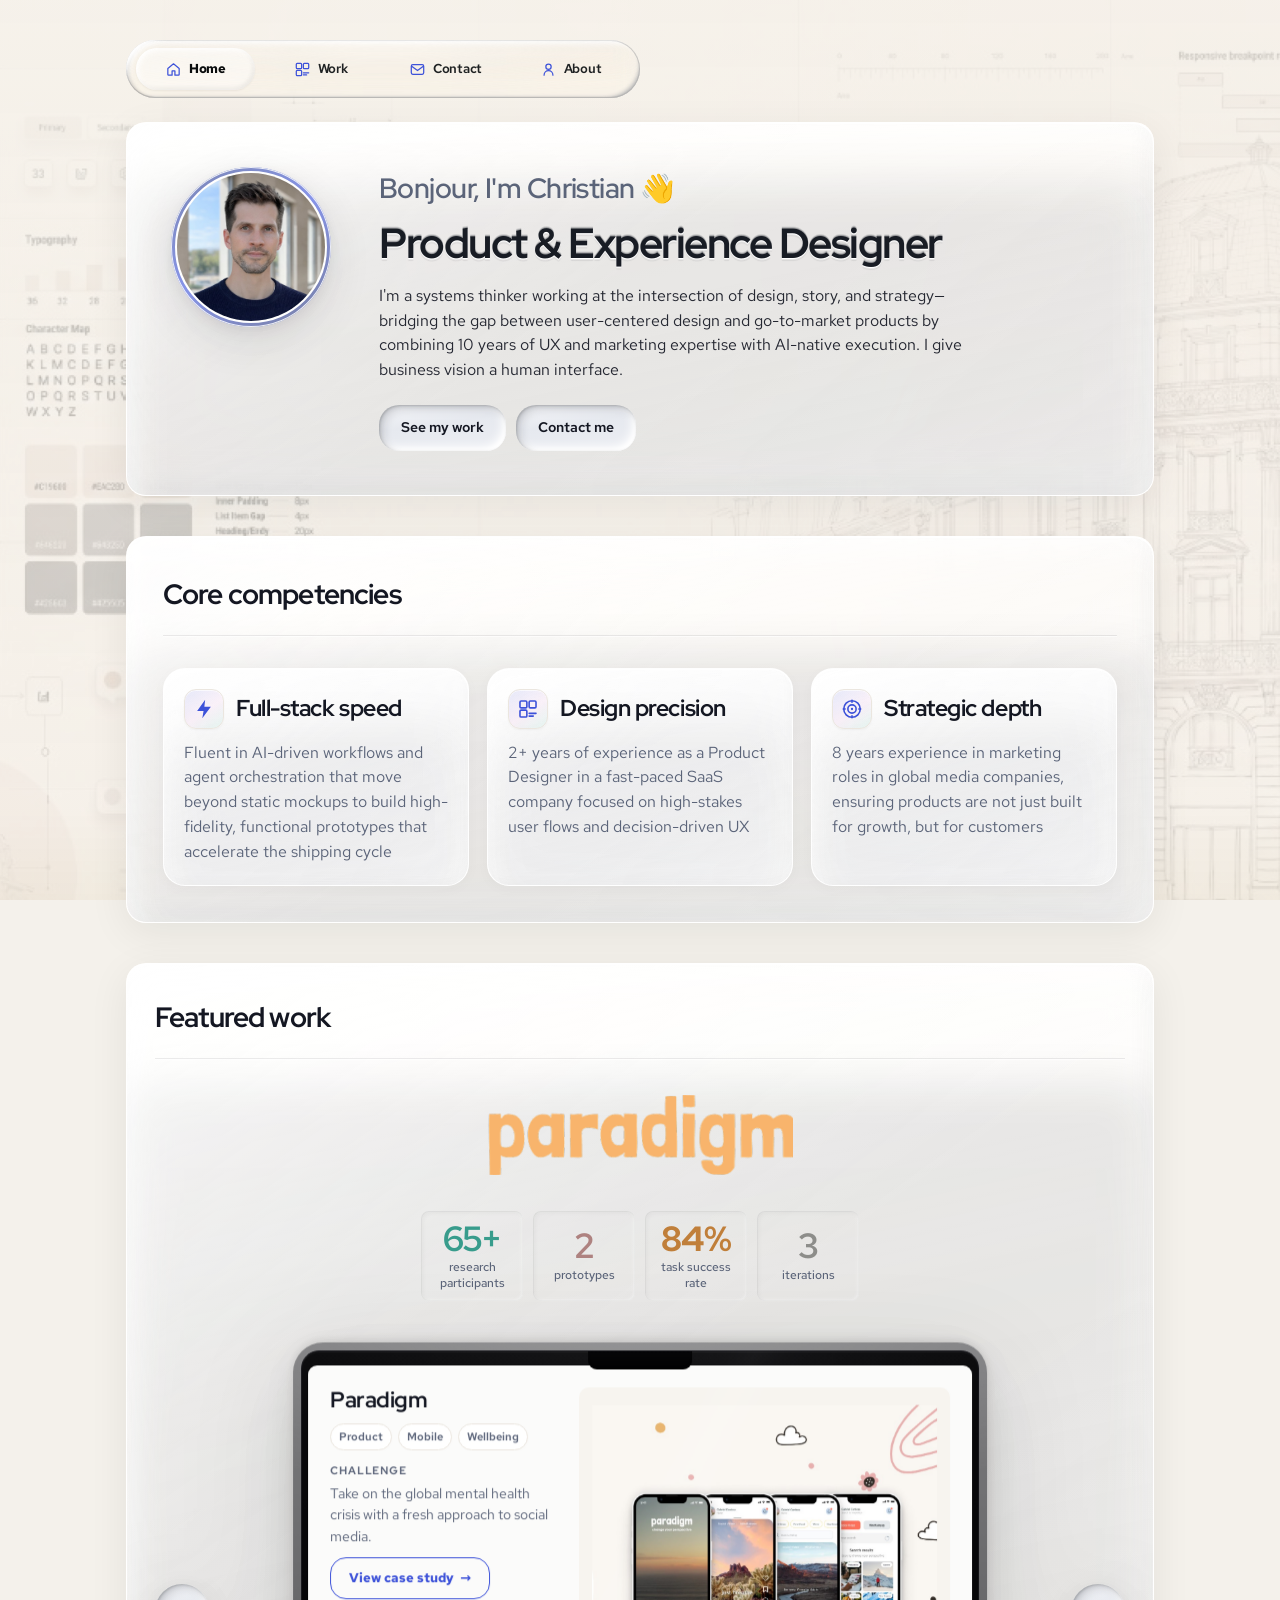
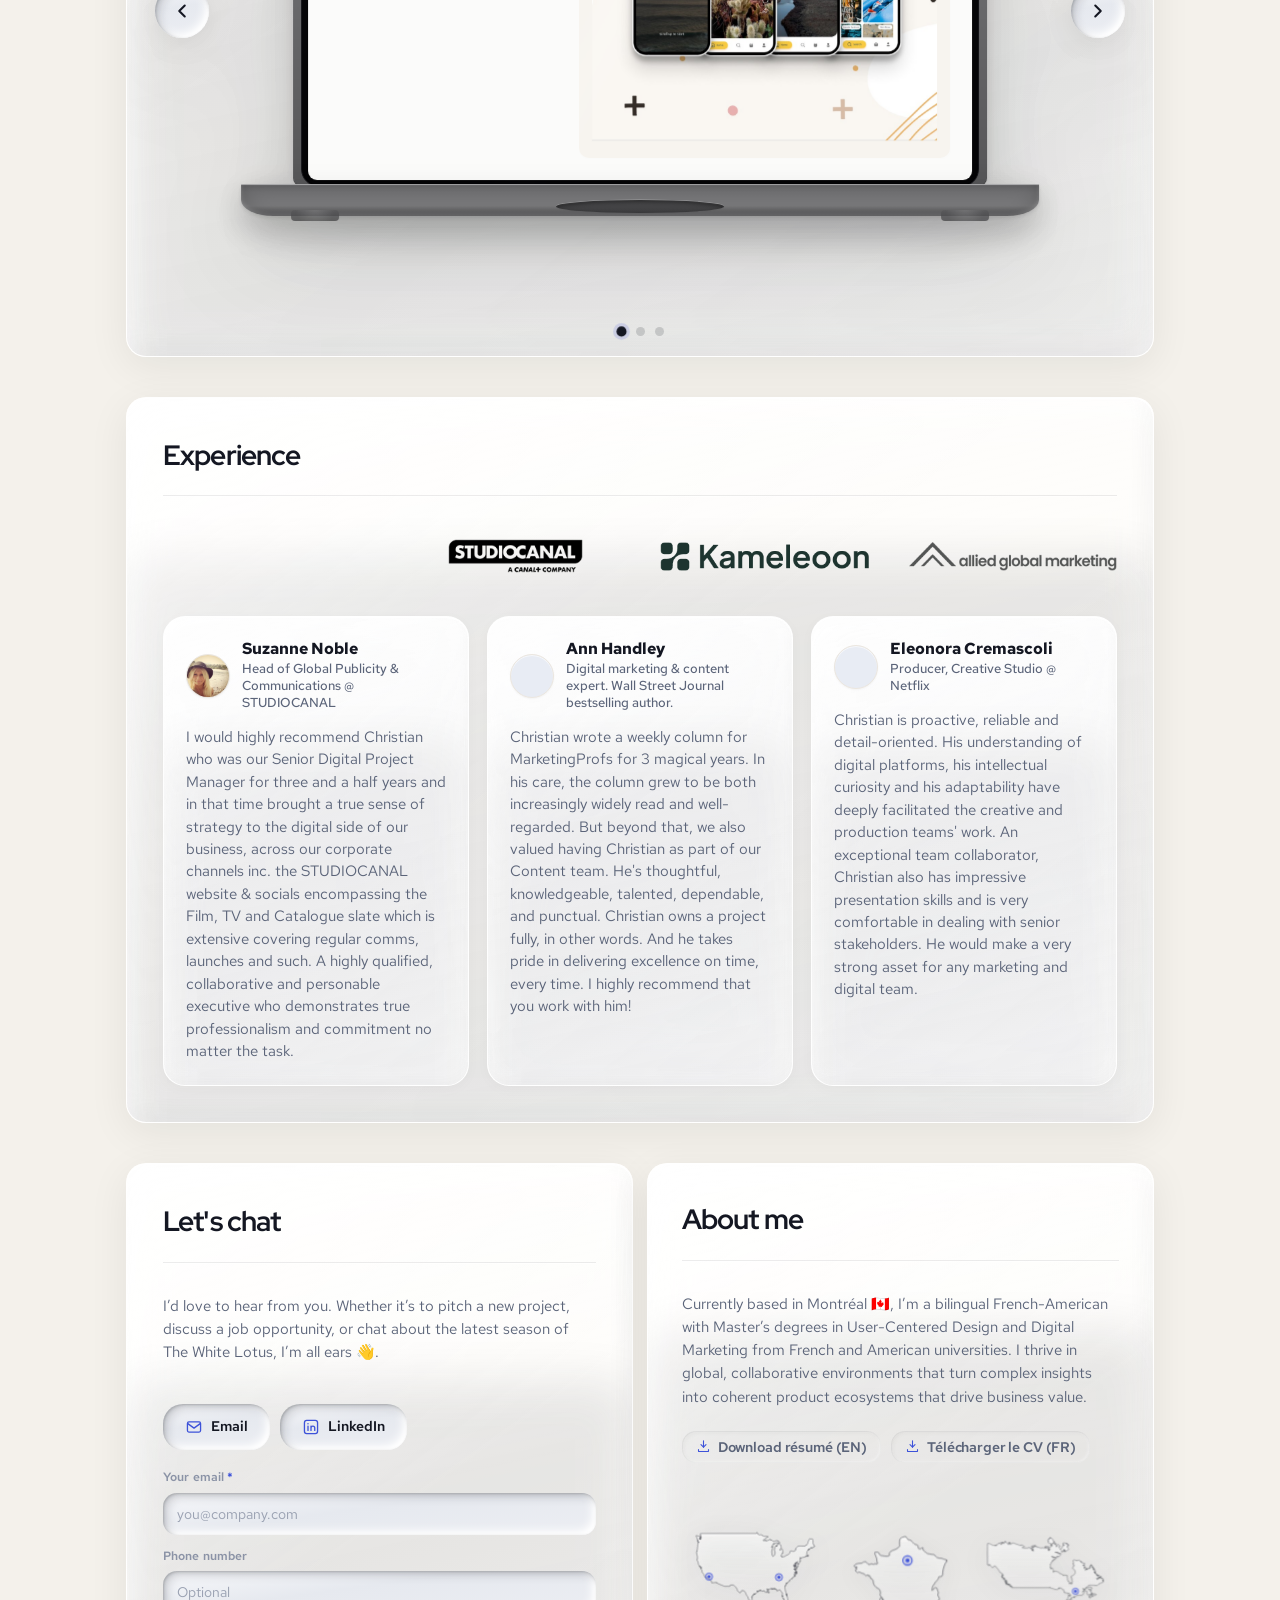
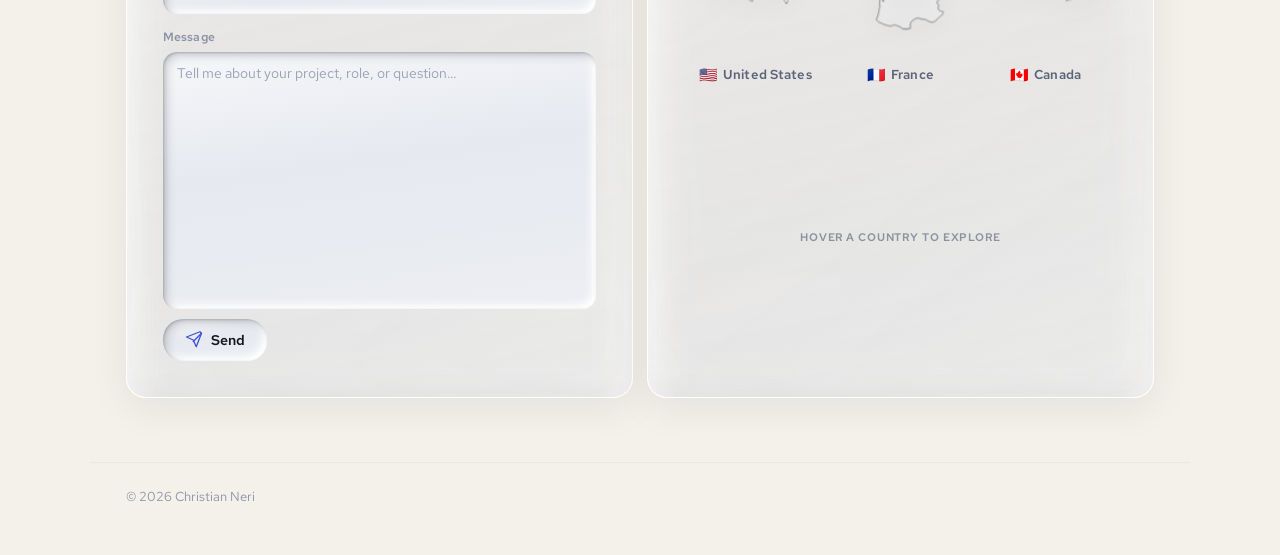
==== commit 6b52f73d: "Updated V1 Updated email contact recipient to my personal email address" ====
--- a/index.html
+++ b/index.html
@@ -481,7 +481,7 @@
                 <hr class="section-divider" aria-hidden="true">
                 <p class="contact-intro section-intro">I’d love to hear from you. Whether it’s to pitch a new project, discuss a job opportunity, or chat about the latest season of The White Lotus, I’m all ears 👋.</p>
                 <div class="contact-actions" aria-label="Quick links">
-                    <a class="btn btn--primary" href="mailto:contact@christianneri.com?subject=Hello%20Christian">
+                    <a class="btn btn--primary" href="mailto:christian.g.neri@gmail.com?subject=Hello%20Christian">
                         <span class="btn-icon" aria-hidden="true">
                             <svg viewBox="0 0 24 24" fill="none" stroke="currentColor" stroke-width="1.75"
                                 stroke-linecap="round" stroke-linejoin="round">
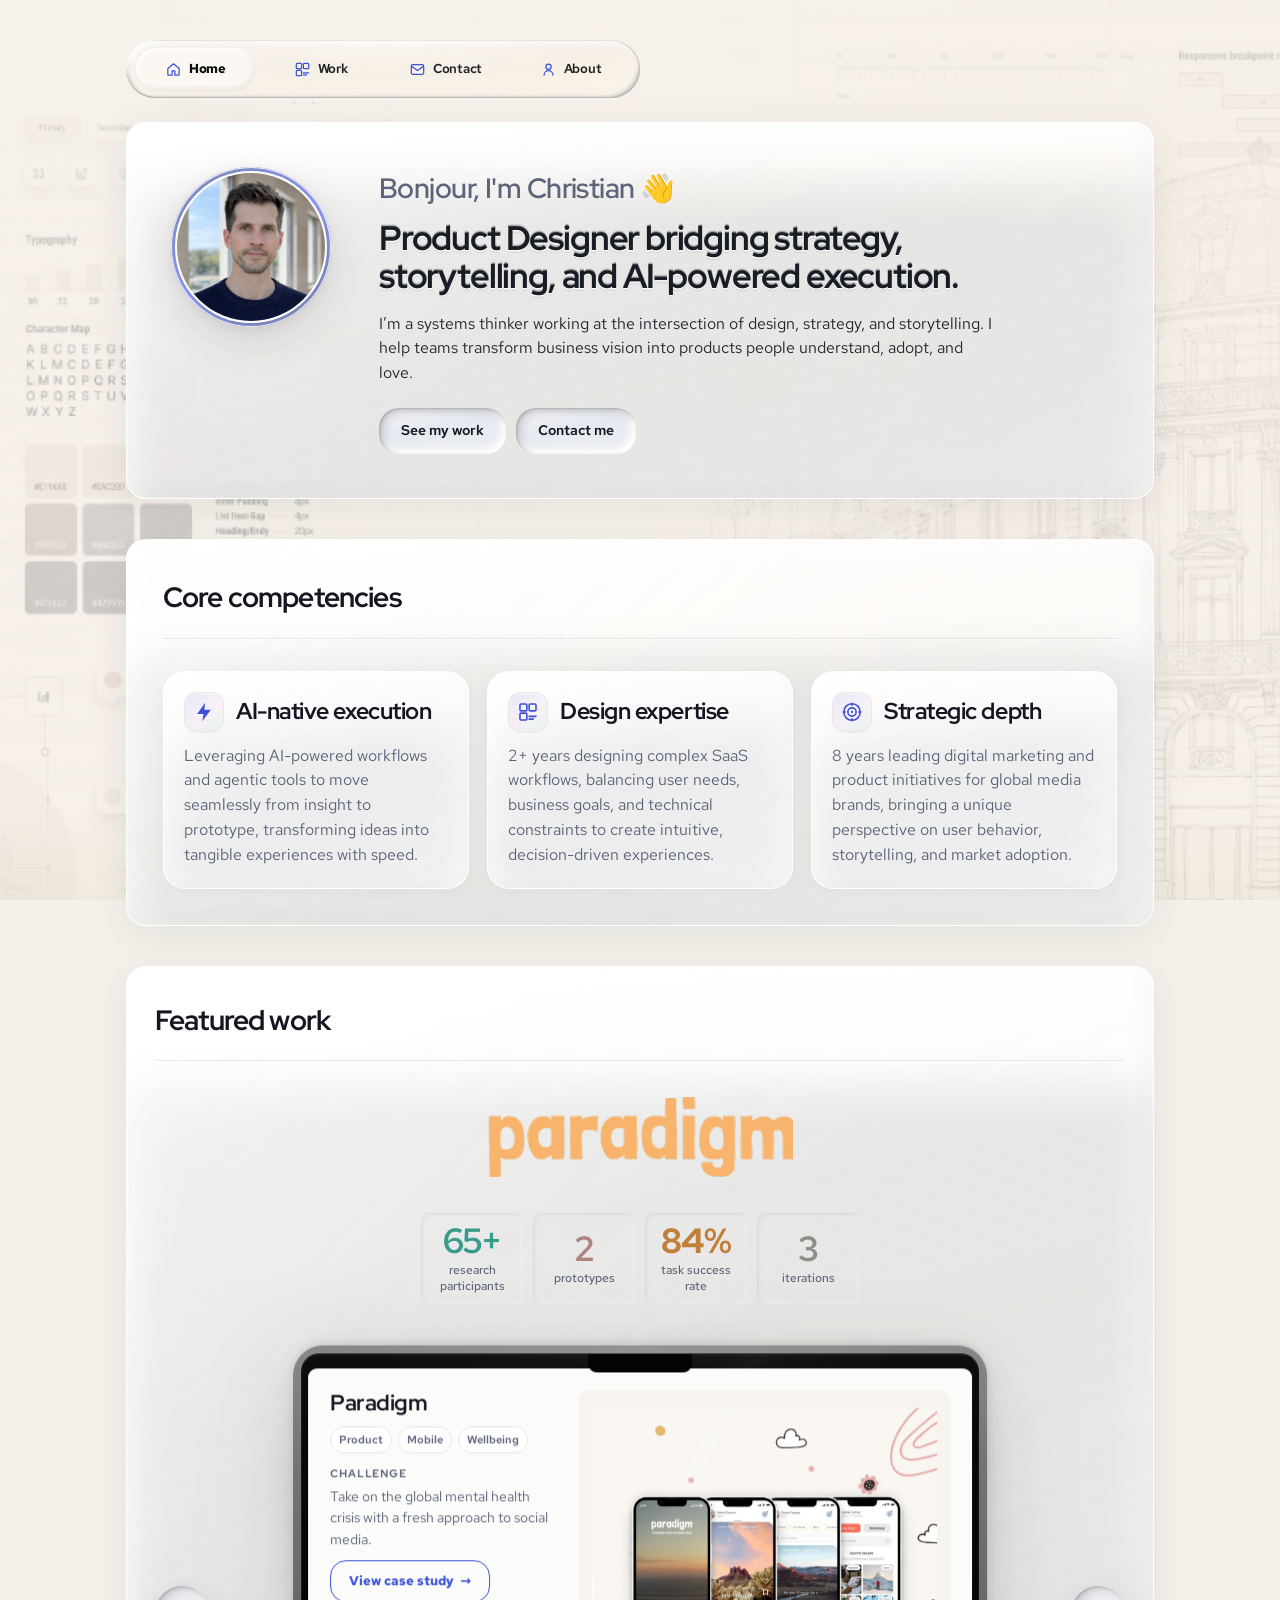
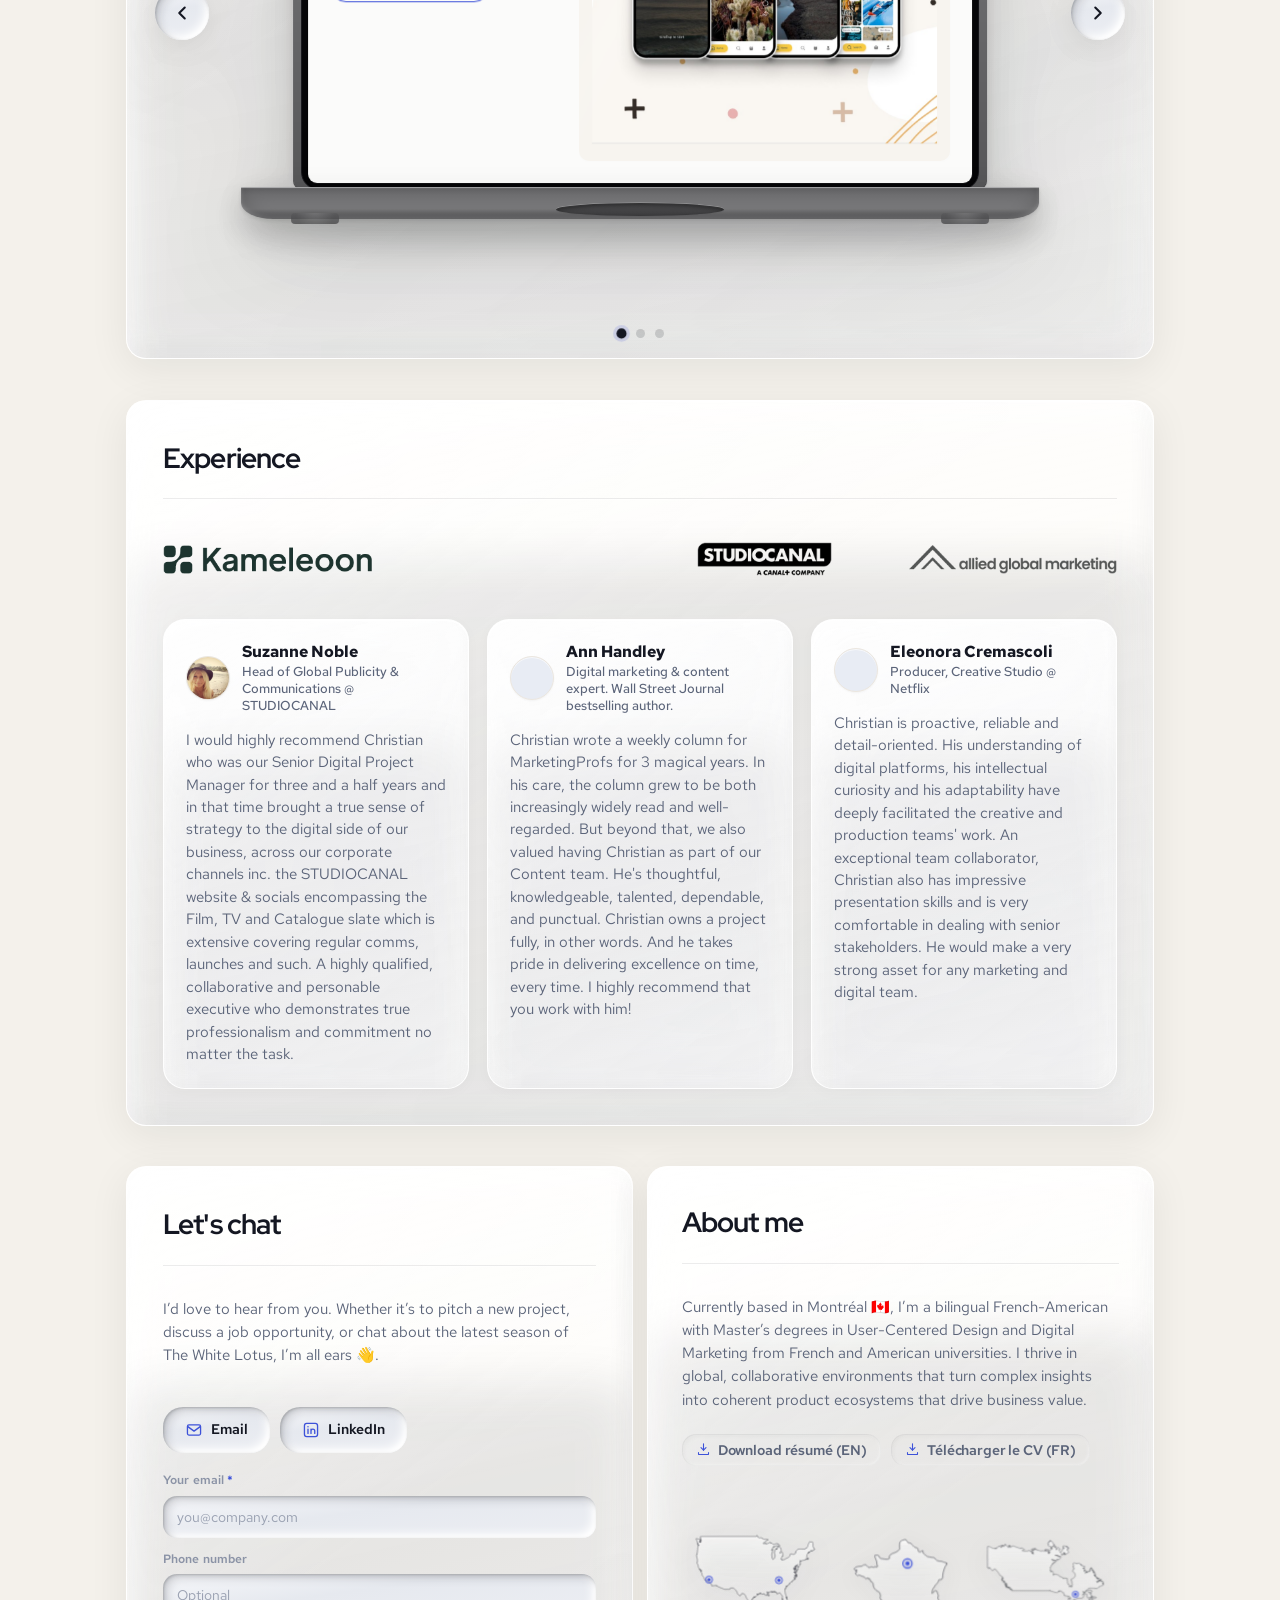
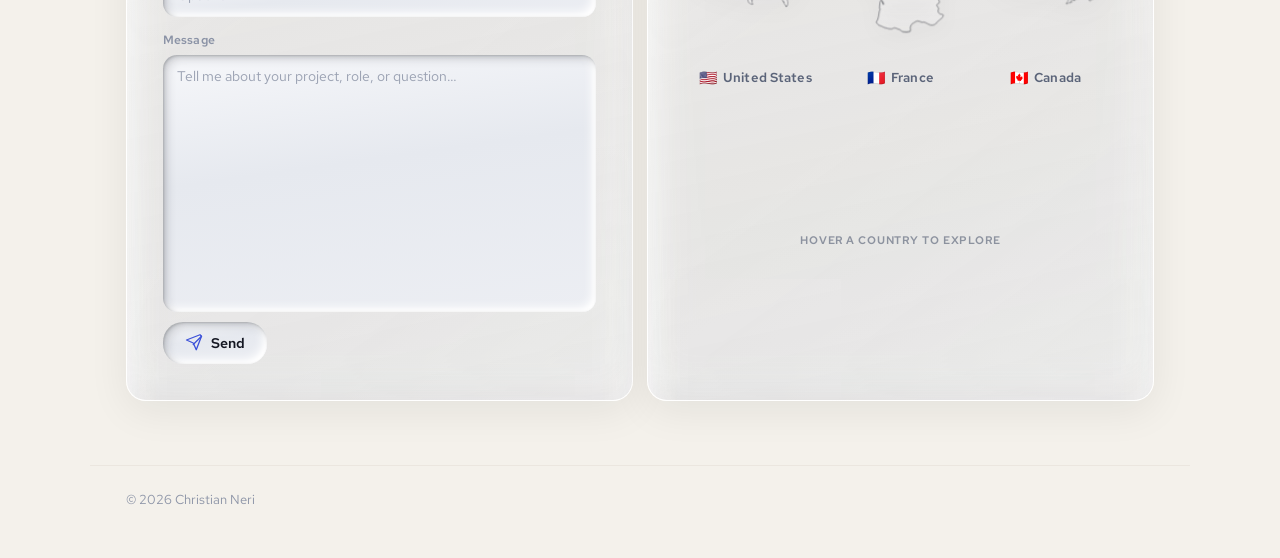
==== commit 0b966adb: "V1 update" ====
--- a/index.html
+++ b/index.html
@@ -100,11 +100,9 @@
                 </div>
                 <div class="hero-headlines">
                     <p class="kicker">Bonjour, I&apos;m Christian 👋</p>
-                    <h1 id="hero-heading">Product & Experience Designer</h1>
+                    <h1 id="hero-heading">Product Designer bridging strategy,<br>storytelling, and AI-powered execution.</h1>
                     <div class="hero-intro">
-                        I'm a systems thinker working at the intersection of design, story,
-                        and strategy&#8212;bridging the gap between user-centered design and go-to-market products by
-                        combining 10 years of UX and marketing expertise with AI-native execution. I give business vision a human interface.
+                        I’m a systems thinker working at the intersection of design, strategy, and storytelling. I help teams transform business vision into products people understand, adopt, and love.
                     </div>
                     <div class="hero-actions">
                         <a class="btn btn--primary" href="#work">See my work</a>
@@ -126,10 +124,9 @@
                                 <path d="M13.25 2L4.5 14.25h7l-1.35 7.75L19.5 9.5h-7.1L13.25 2z" />
                             </svg>
                         </span>
-                        <h3>Full-stack speed</h3>
-                    </div>
-                    <p>Fluent in AI-driven workflows and agent orchestration that move beyond static mockups to build high-fidelity,
-                        functional prototypes that accelerate the shipping cycle</p>
+                        <h3>AI-native execution</h3>
+                    </div>
+                    <p>Leveraging AI-powered workflows and agentic tools to move seamlessly from insight to prototype, transforming ideas into tangible experiences with speed.</p>
                 </article>
                 <article class="cap-card" role="listitem">
                     <div class="cap-card__head">
@@ -142,10 +139,9 @@
                                 <path d="M13.25 16.75h7.5M13.25 19.75h4.5" />
                             </svg>
                         </span>
-                        <h3>Design precision</h3>
-                    </div>
-                    <p>2+ years of experience as a Product Designer in a fast-paced SaaS company focused on high-stakes user
-                        flows and decision-driven UX</p>
+                        <h3>Design expertise</h3>
+                    </div>
+                    <p>2+ years designing complex SaaS workflows, balancing user needs, business goals, and technical constraints to create intuitive, decision-driven experiences.</p>
                 </article>
                 <article class="cap-card" role="listitem">
                     <div class="cap-card__head">
@@ -160,8 +156,7 @@
                         </span>
                         <h3>Strategic depth</h3>
                     </div>
-                    <p>8 years experience in marketing roles in global media companies, ensuring products are not
-                        just built for growth, but for customers</p>
+                    <p>8 years leading digital marketing and product initiatives for global media brands, bringing a unique perspective on user behavior, storytelling, and market adoption.</p>
                 </article>
             </div>
             </div>
@@ -415,14 +410,14 @@
 
                 <ul class="experience-logos" aria-label="Companies I've worked with">
                     <li class="experience-logo">
+                        <img src="assets/logos/kameleoon.png" alt="Kameleoon" loading="lazy" decoding="async" />
+                    </li>
+                    <li class="experience-logo">
                         <img src="assets/logos/warner-bros-discovery.png" alt="Warner Bros. Discovery" loading="lazy"
                             decoding="async" />
                     </li>
                     <li class="experience-logo">
                         <img src="assets/logos/studiocanal.png" alt="Studiocanal" loading="lazy" decoding="async" />
-                    </li>
-                    <li class="experience-logo">
-                        <img src="assets/logos/kameleoon.png" alt="Kameleoon" loading="lazy" decoding="async" />
                     </li>
                     <li class="experience-logo">
                         <img src="assets/logos/allied-global-marketing.png" alt="Allied Global Marketing"
--- a/style.css
+++ b/style.css
@@ -953,7 +953,7 @@
 .hero-headlines h1 {
     font-family: var(--font-display);
     font-weight: 700;
-    font-size: clamp(1.85rem, 4.8vw, 2.65rem);
+    font-size: clamp(1.5rem, 3.75vw, 2.1rem);
     letter-spacing: -0.035em;
     line-height: 1.12;
     /* Letterpress/deboss — reads carved into frost; not clickable like pill CTAs */
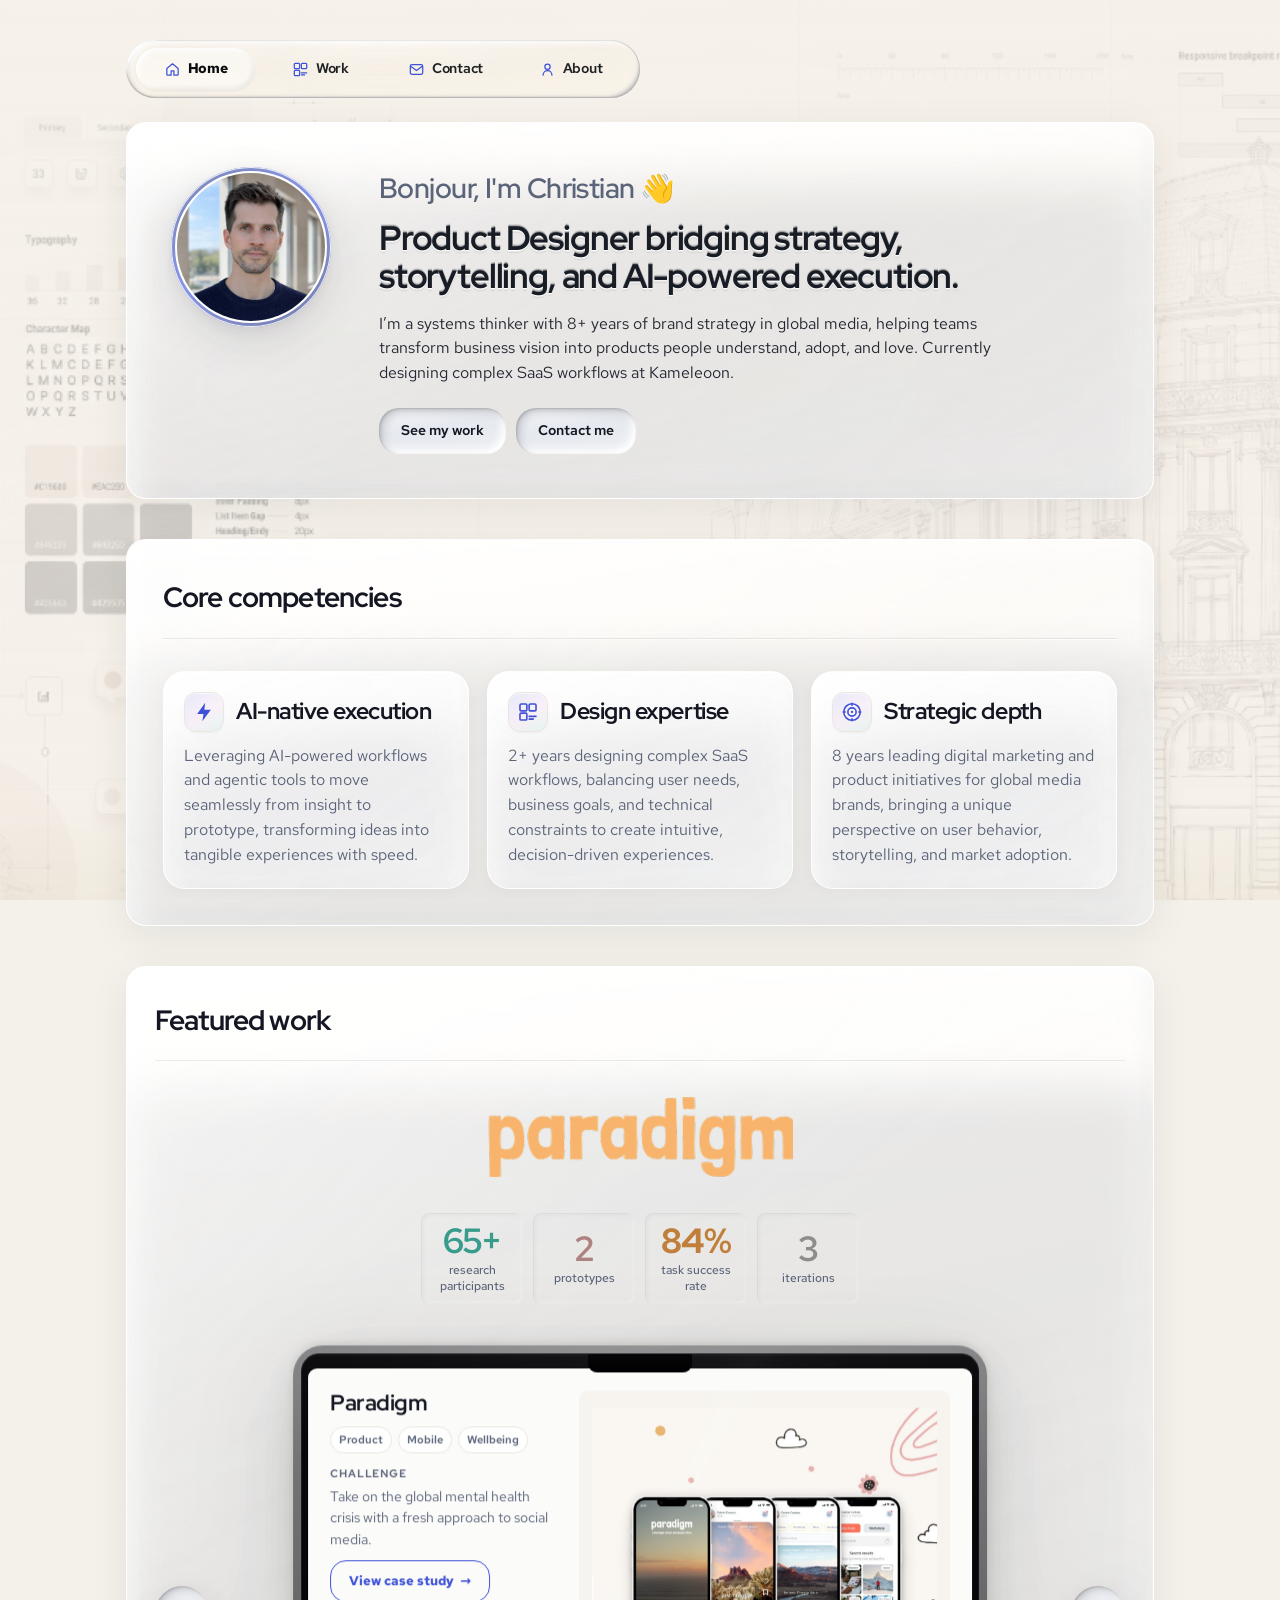
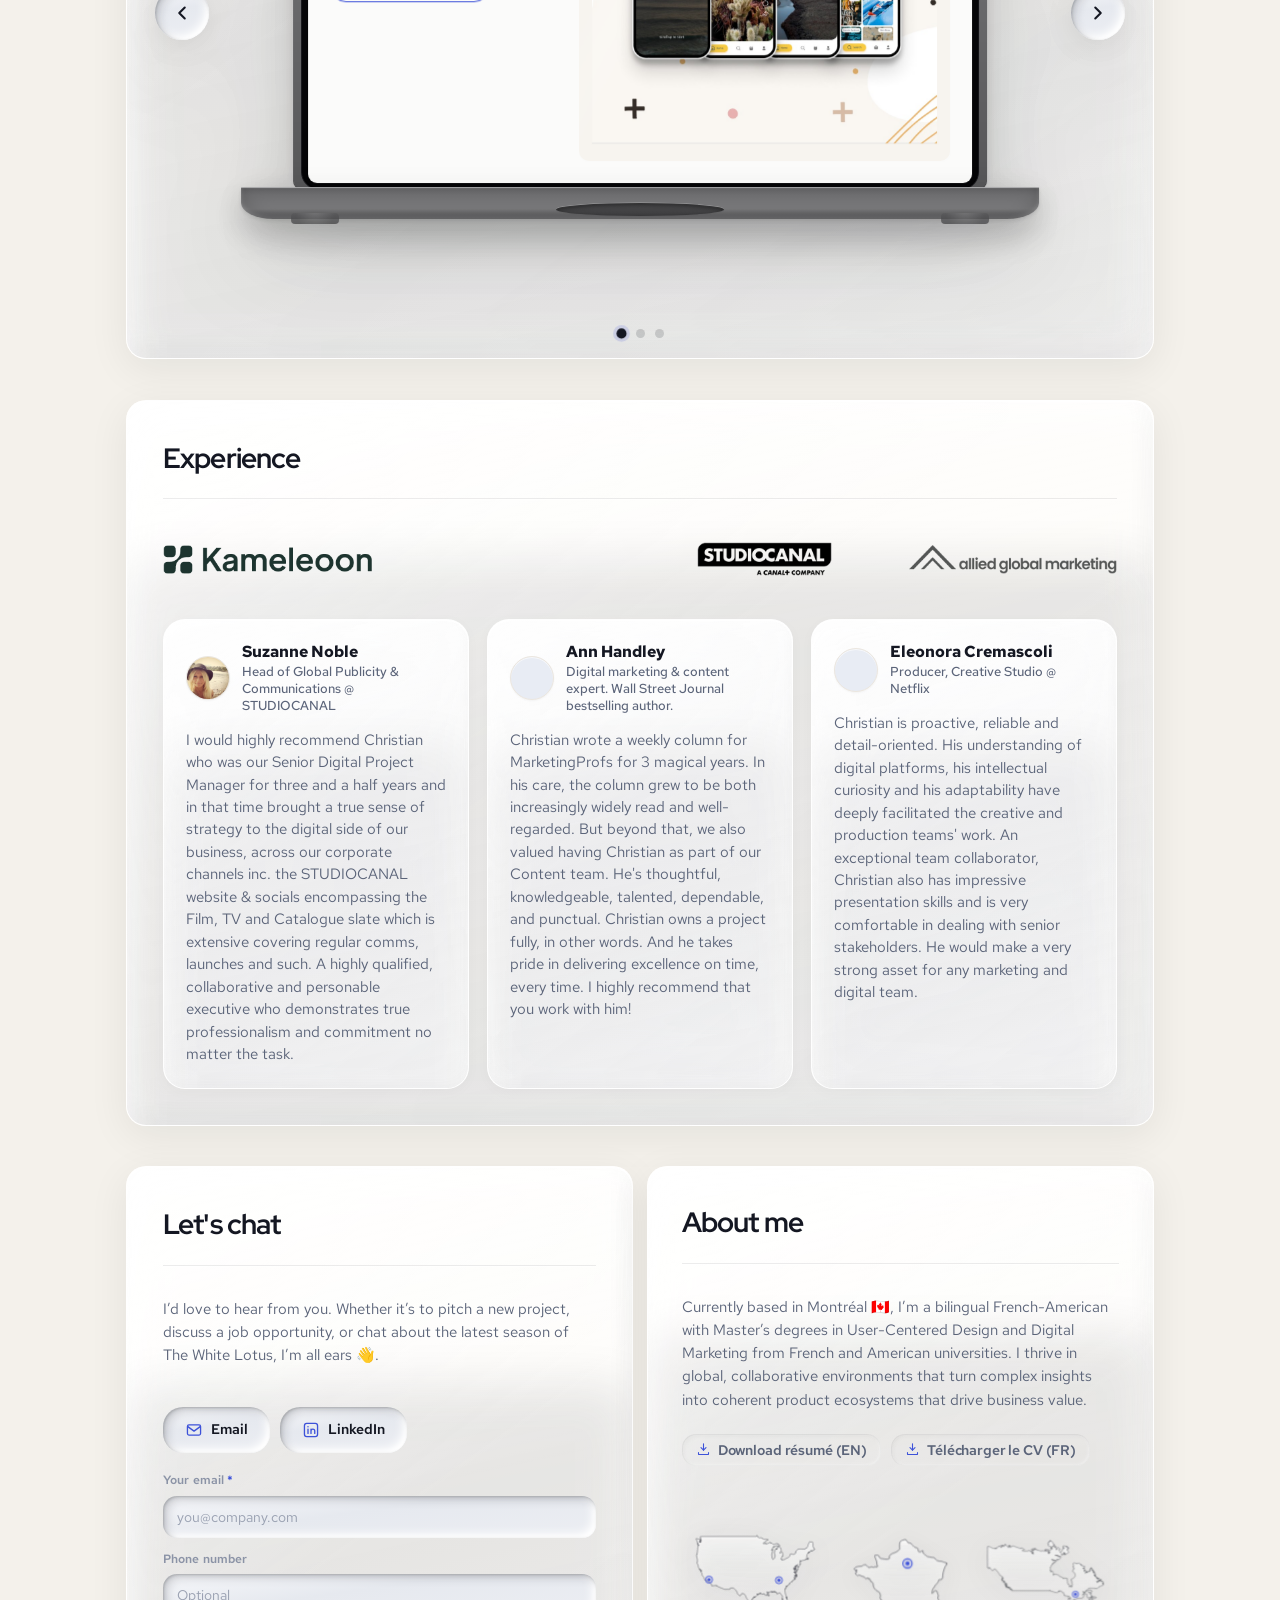
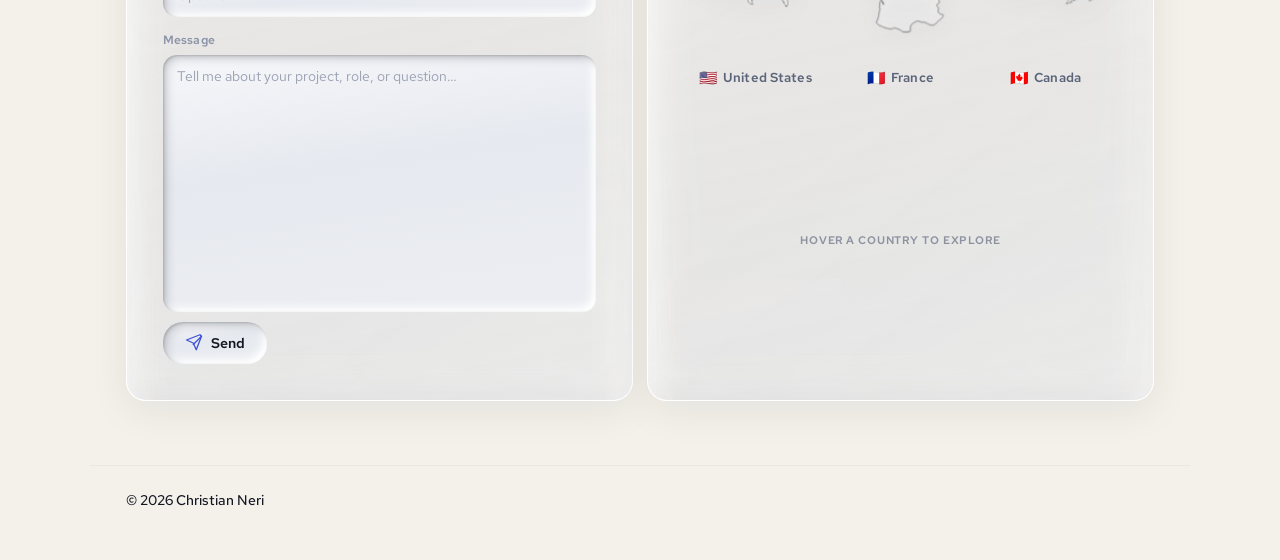
==== commit 0ea9ed5b: "Updates to V1 Added bottom navigation to case study pages, updated headline & description on home, a" ====
--- a/index.html
+++ b/index.html
@@ -4,9 +4,18 @@
 <head>
     <meta charset="UTF-8">
     <meta name="viewport" content="width=device-width, initial-scale=1.0">
-    <title>Christian Neri | Product &amp; Experience Designer</title>
+    <title>Christian Neri | Product Designer</title>
     <meta name="description"
-        content="Christian Neri — Product &amp; Experience Designer. Design, narrative, and strategy; AI-native execution. Montreal.">
+        content="Product Designer bridging strategy, storytelling, and AI-powered execution. Based in Montr&eacute;al — systems thinker at the intersection of design, strategy, and storytelling.">
+    <link rel="icon" href="assets/favicon.png" type="image/png" sizes="32x32">
+    <link rel="apple-touch-icon" href="assets/apple-touch-icon.png" sizes="180x180">
+    <meta property="og:type" content="website">
+    <meta property="og:title" content="Christian Neri | Product Designer">
+    <meta property="og:description"
+        content="Product Designer bridging strategy, storytelling, and AI-powered execution. Based in Montr&eacute;al.">
+    <meta property="og:image" content="https://christian-neri.github.io/assets/profile.png">
+    <meta property="og:url" content="https://christian-neri.github.io/">
+    <meta name="twitter:card" content="summary">
     <link rel="stylesheet" href="style.css">
     <link rel="preconnect" href="https://fonts.googleapis.com">
     <link rel="preconnect" href="https://fonts.gstatic.com" crossorigin>
@@ -102,7 +111,7 @@
                     <p class="kicker">Bonjour, I&apos;m Christian 👋</p>
                     <h1 id="hero-heading">Product Designer bridging strategy,<br>storytelling, and AI-powered execution.</h1>
                     <div class="hero-intro">
-                        I’m a systems thinker working at the intersection of design, strategy, and storytelling. I help teams transform business vision into products people understand, adopt, and love.
+                        I’m a systems thinker with 8+ years of brand strategy in global media, helping teams transform business vision into products people understand, adopt, and love. Currently designing complex SaaS workflows at Kameleoon.
                     </div>
                     <div class="hero-actions">
                         <a class="btn btn--primary" href="#work">See my work</a>
@@ -234,31 +243,124 @@
                                 <p class="work-project-spotlight__launches-title">Launched in</p>
                                 <ul class="work-project-spotlight__launch-markets" role="list">
                                     <li class="work-project-spotlight__launch-market">
-                                        <img src="assets/flags/gb.svg" alt="" class="work-project-spotlight__flag" width="56" height="40" loading="lazy" decoding="async">
-                                        <span class="work-project-spotlight__market-name">United Kingdom</span>
+                                        <img src="assets/flags/gb.svg" alt="United Kingdom flag" class="work-project-spotlight__flag" width="56" height="40" loading="lazy" decoding="async">
+                                        <span class="work-project-spotlight__market-name" aria-hidden="true">United Kingdom</span>
                                     </li>
                                     <li class="work-project-spotlight__launch-market">
-                                        <img src="assets/flags/fr.svg" alt="" class="work-project-spotlight__flag" width="56" height="40" loading="lazy" decoding="async">
-                                        <span class="work-project-spotlight__market-name">France</span>
+                                        <img src="assets/flags/fr.svg" alt="France flag" class="work-project-spotlight__flag" width="56" height="40" loading="lazy" decoding="async">
+                                        <span class="work-project-spotlight__market-name" aria-hidden="true">France</span>
                                     </li>
                                     <li class="work-project-spotlight__launch-market">
-                                        <img src="assets/flags/de.png" alt="" class="work-project-spotlight__flag" width="56" height="40" loading="lazy" decoding="async">
-                                        <span class="work-project-spotlight__market-name">Germany</span>
+                                        <img src="assets/flags/de.png" alt="Germany flag" class="work-project-spotlight__flag" width="56" height="40" loading="lazy" decoding="async">
+                                        <span class="work-project-spotlight__market-name" aria-hidden="true">Germany</span>
                                     </li>
                                     <li class="work-project-spotlight__launch-market">
-                                        <img src="assets/flags/au.svg" alt="" class="work-project-spotlight__flag" width="56" height="40" loading="lazy" decoding="async">
-                                        <span class="work-project-spotlight__market-name">Australia</span>
+                                        <img src="assets/flags/au.svg" alt="Australia flag" class="work-project-spotlight__flag" width="56" height="40" loading="lazy" decoding="async">
+                                        <span class="work-project-spotlight__market-name" aria-hidden="true">Australia</span>
                                     </li>
                                     <li class="work-project-spotlight__launch-market">
-                                        <img src="assets/flags/nz.svg" alt="" class="work-project-spotlight__flag" width="56" height="40" loading="lazy" decoding="async">
-                                        <span class="work-project-spotlight__market-name">New Zealand</span>
+                                        <img src="assets/flags/nz.svg" alt="New Zealand flag" class="work-project-spotlight__flag" width="56" height="40" loading="lazy" decoding="async">
+                                        <span class="work-project-spotlight__market-name" aria-hidden="true">New Zealand</span>
                                     </li>
                                 </ul>
                             </div>
                             </div>
                         </div>
                     </div>
-                    <div class="work-macbook-stage" aria-live="polite">
+                    <div class="work-project-cards" aria-live="polite">
+                        <div class="work-project-cards__shell">
+                            <button type="button" class="work-macbook__chev work-macbook__chev--prev"
+                                data-macbook-prev aria-label="Previous featured project">
+                                <svg xmlns="http://www.w3.org/2000/svg" width="22" height="22" viewBox="0 0 24 24"
+                                    fill="none" stroke="currentColor" stroke-width="2.25" stroke-linecap="round"
+                                    stroke-linejoin="round" aria-hidden="true">
+                                    <path d="m15 18-6-6 6-6" />
+                                </svg>
+                            </button>
+                            <div class="work-project-cards__viewport">
+                                <div class="work-project-cards__track">
+                                    <article id="project-card-0" class="work-project-card is-active" data-project-card="0"
+                                        role="tabpanel" aria-labelledby="macbook-tab-0" aria-roledescription="slide"
+                                        aria-label="Paradigm" aria-hidden="false">
+                                        <div class="work-project-card__visual work-project-card__visual--paradigm">
+                                            <img src="assets/paradigm/cover.png" width="800" height="600"
+                                                alt="Paradigm app interfaces on devices" loading="lazy">
+                                        </div>
+                                        <div class="work-project-card__body">
+                                            <h3 class="work-project-card__title">Paradigm</h3>
+                                            <div class="work-project-card__tags">
+                                                <span class="tag">Product</span>
+                                                <span class="tag">Mobile</span>
+                                                <span class="tag">Wellbeing</span>
+                                            </div>
+                                            <div class="case-hero-meta">
+                                                <div class="case-hero-meta__block">
+                                                    <p class="case-design-stack__heading">Challenge</p>
+                                                    <p class="case-hero-meta__text">Take on the global mental health crisis with a fresh approach to social media.</p>
+                                                </div>
+                                            </div>
+                                            <a class="btn btn--tiny work-project-card__cta" href="case-paradigm.html">View case study</a>
+                                        </div>
+                                    </article>
+                                    <article id="project-card-1" class="work-project-card" data-project-card="1"
+                                        role="tabpanel" aria-labelledby="macbook-tab-1" aria-roledescription="slide"
+                                        aria-label="Studiocanal" aria-hidden="true" inert>
+                                        <div class="work-project-card__visual">
+                                            <img src="assets/studiocanal/macbook-mockup.png" width="800" height="600"
+                                                alt="Studiocanal corporate website on MacBook Pro" loading="lazy">
+                                        </div>
+                                        <div class="work-project-card__body">
+                                            <h3 class="work-project-card__title">Studiocanal corporate website</h3>
+                                            <div class="work-project-card__tags">
+                                                <span class="tag">Web</span>
+                                                <span class="tag">IA</span>
+                                                <span class="tag">Corporate</span>
+                                            </div>
+                                            <div class="case-hero-meta">
+                                                <div class="case-hero-meta__block">
+                                                    <p class="case-design-stack__heading">Challenge</p>
+                                                    <p class="case-hero-meta__text">Transform a European media powerhouse from meager online presence to a premium showcase of the world&apos;s third-largest film library.</p>
+                                                </div>
+                                            </div>
+                                            <a class="btn btn--tiny work-project-card__cta" href="case-studiocanal.html">View case study</a>
+                                        </div>
+                                    </article>
+                                    <article id="project-card-2" class="work-project-card" data-project-card="2"
+                                        role="tabpanel" aria-labelledby="macbook-tab-2" aria-roledescription="slide"
+                                        aria-label="Radioactive" aria-hidden="true" inert>
+                                        <div class="work-project-card__visual work-project-card__visual--radioactive">
+                                            <img src="assets/radioactive/hero-mobile.png" width="1024" height="750"
+                                                alt="Radioactive promotional website — mobile layouts" loading="lazy">
+                                        </div>
+                                        <div class="work-project-card__body">
+                                            <h3 class="work-project-card__title">Radioactive</h3>
+                                            <div class="work-project-card__tags">
+                                                <span class="tag">Web</span>
+                                                <span class="tag">Campaign</span>
+                                                <span class="tag">Entertainment</span>
+                                            </div>
+                                            <div class="case-hero-meta">
+                                                <div class="case-hero-meta__block">
+                                                    <p class="case-design-stack__heading">Challenge</p>
+                                                    <p class="case-hero-meta__text">Keep audiences engaged between the paused rollout and delayed premiere windows.</p>
+                                                </div>
+                                            </div>
+                                            <a class="btn btn--tiny work-project-card__cta" href="case-radioactive.html">View case study</a>
+                                        </div>
+                                    </article>
+                                </div>
+                            </div>
+                            <button type="button" class="work-macbook__chev work-macbook__chev--next"
+                                data-macbook-next aria-label="Next featured project">
+                                <svg xmlns="http://www.w3.org/2000/svg" width="22" height="22" viewBox="0 0 24 24"
+                                    fill="none" stroke="currentColor" stroke-width="2.25" stroke-linecap="round"
+                                    stroke-linejoin="round" aria-hidden="true">
+                                    <path d="m9 18 6-6-6-6" />
+                                </svg>
+                            </button>
+                        </div>
+                    </div>
+                    <div class="work-macbook-stage work-macbook-stage--desktop" aria-live="polite">
                         <div class="work-macbook__carousel-shell">
                             <button type="button" class="work-macbook__chev work-macbook__chev--prev"
                                 data-macbook-prev aria-label="Previous featured project">
--- a/style.css
+++ b/style.css
@@ -437,7 +437,7 @@
     padding: 10px clamp(14px, 2.4vw, 22px);
     min-height: 42px;
     font-family: var(--font-body);
-    font-size: clamp(10.75px, 2.35vw, 12.75px);
+    font-size: 14px;
     font-weight: 600;
     line-height: 1.12;
     letter-spacing: -0.02em;
@@ -1141,6 +1141,160 @@
     flex-direction: column;
     gap: 0;
     margin-top: 0;
+}
+
+/* Tablet & mobile — project cards (Option A); MacBook is desktop-only */
+.work-project-cards {
+    display: none;
+    margin-top: clamp(4px, 1vw, 10px);
+}
+
+.work-project-cards__shell {
+    display: grid;
+    grid-template-columns: auto minmax(0, 1fr) auto;
+    align-items: center;
+    gap: clamp(8px, 2vw, 14px);
+    width: 100%;
+    max-width: 1120px;
+    margin-inline: auto;
+}
+
+.work-project-cards__viewport {
+    overflow: hidden;
+    min-width: 0;
+}
+
+.work-project-cards__track {
+    display: flex;
+    transform: translate3d(0, 0, 0);
+    transition: transform 0.55s cubic-bezier(0.22, 1, 0.18, 1);
+    will-change: transform;
+}
+
+.work-project-card {
+    flex: 0 0 100%;
+    min-width: 0;
+    display: flex;
+    flex-direction: column;
+    gap: clamp(14px, 2.4vw, 18px);
+}
+
+.work-project-card__visual {
+    border-radius: var(--radius-card);
+    overflow: hidden;
+    border: 1px solid var(--border-subtle);
+    box-shadow: var(--shadow-m);
+    background: #eef0f5;
+    min-height: clamp(180px, 42vw, 280px);
+    display: flex;
+    align-items: center;
+    justify-content: center;
+}
+
+.work-project-card__visual img {
+    width: 100%;
+    height: 100%;
+    object-fit: contain;
+    display: block;
+}
+
+.work-project-card__visual--paradigm {
+    background: #f7f4ef;
+}
+
+.work-project-card__visual--paradigm img {
+    object-fit: contain;
+    transform: scale(0.96);
+}
+
+.work-project-card__visual--radioactive {
+    background: var(--radioactive-frame);
+}
+
+.work-project-card__visual--radioactive img {
+    object-fit: contain;
+}
+
+.work-project-card__body {
+    display: flex;
+    flex-direction: column;
+    align-items: flex-start;
+    gap: 10px;
+    text-align: left;
+    padding: 0 clamp(2px, 0.6vw, 6px);
+}
+
+.work-project-card__title {
+    font-family: var(--font-display);
+    font-size: clamp(1.15rem, 3.2vw, 1.45rem);
+    font-weight: 700;
+    letter-spacing: -0.02em;
+    line-height: 1.2;
+    color: var(--text);
+    margin: 0;
+}
+
+.work-project-card__tags {
+    display: flex;
+    flex-wrap: wrap;
+    gap: 6px;
+}
+
+.work-project-card__body .case-hero-meta {
+    margin: 0;
+    width: 100%;
+}
+
+.work-project-card__body .case-hero-meta__text {
+    font-size: clamp(13px, 1.85vw, 15px);
+}
+
+.work-project-card__cta {
+    margin-top: 2px;
+}
+
+.work-macbook-stage--desktop {
+    display: block;
+}
+
+@media (max-width: 1023px) {
+    .work-project-cards {
+        display: block;
+    }
+
+    .work-macbook-stage--desktop {
+        display: none;
+    }
+
+    .work-macbook-nav {
+        margin-top: clamp(12px, 2.4vw, 18px);
+    }
+
+    /* One surface for image + copy — avoids shadow bleed onto the title block */
+    .work-project-card {
+        background: var(--neo-face);
+        border: 1px solid var(--border-subtle);
+        border-radius: var(--radius-card);
+        box-shadow: var(--shadow-s);
+        padding: clamp(12px, 2.8vw, 16px);
+        gap: clamp(16px, 3.2vw, 22px);
+    }
+
+    .work-project-card__visual {
+        box-shadow: none;
+        border-color: rgba(20, 23, 34, 0.07);
+        border-radius: calc(var(--radius-card) - 8px);
+    }
+
+    .work-project-card__body {
+        padding: 0 clamp(4px, 1.2vw, 10px);
+    }
+}
+
+@media (min-width: 1024px) {
+    .work-project-cards {
+        display: none !important;
+    }
 }
 
 #work .section-surface.frost-tilt--work-shell {
@@ -2899,17 +3053,28 @@
     margin: 0;
 }
 
+.site-footer {
+    position: relative;
+    z-index: 1;
+}
+
 .site-footer-inner {
     max-width: 1100px;
     margin: 0 auto;
     padding: 24px clamp(16px, 4vw, 36px) 48px;
     border-top: 1px solid var(--border-subtle);
-    font-size: 13px;
-    color: var(--text-soft);
     display: flex;
     flex-wrap: wrap;
     gap: 12px;
-    justify-content: space-between;
+    justify-content: flex-start;
+    text-align: left;
+}
+
+.site-footer-inner p {
+    margin: 0;
+    font-size: 14px;
+    font-weight: 500;
+    color: var(--text);
 }
 
 .site-footer-inner a {
@@ -4161,6 +4326,102 @@
     backdrop-filter: var(--glass-blur);
     -webkit-backdrop-filter: var(--glass-blur);
     border: 1px solid var(--border-subtle);
+}
+
+.case-next-nav {
+    margin-top: clamp(4px, 1.2vw, 10px);
+    display: grid;
+    grid-template-columns: 1fr 1fr;
+    gap: clamp(12px, 2vw, 16px);
+}
+
+.case-next-nav__link {
+    display: flex;
+    align-items: center;
+    min-width: 0;
+    padding: clamp(18px, 3.2vw, 26px) clamp(20px, 3.6vw, 30px);
+    border-radius: var(--radius-panel);
+    background: var(--surface-panel);
+    backdrop-filter: var(--glass-blur);
+    -webkit-backdrop-filter: var(--glass-blur);
+    border: 1px solid var(--border-subtle);
+    text-decoration: none;
+    color: inherit;
+    box-shadow: var(--shadow-m);
+    transition: transform 0.22s var(--ease), box-shadow 0.22s var(--ease), border-color 0.22s var(--ease);
+}
+
+.case-next-nav__copy {
+    display: flex;
+    flex-direction: column;
+    gap: 6px;
+    min-width: 0;
+    width: 100%;
+}
+
+.case-next-nav__link--prev .case-next-nav__copy {
+    align-items: flex-start;
+    text-align: left;
+}
+
+.case-next-nav__link--next .case-next-nav__copy {
+    align-items: flex-end;
+    text-align: right;
+}
+
+.case-next-nav__eyebrow {
+    font-family: var(--font-body);
+    font-size: 13px;
+    font-weight: 700;
+    letter-spacing: 0.04em;
+    text-transform: uppercase;
+    color: var(--accent);
+}
+
+.case-next-nav__title {
+    font-family: var(--font-display);
+    font-size: clamp(1.05rem, 2.6vw, 1.35rem);
+    font-weight: 700;
+    letter-spacing: -0.02em;
+    line-height: 1.2;
+    color: var(--text);
+}
+
+@media (max-width: 719px) {
+    .case-next-nav {
+        grid-template-columns: 1fr;
+    }
+
+    .case-next-nav__link--next .case-next-nav__copy {
+        align-items: flex-start;
+        text-align: left;
+    }
+}
+
+@media (prefers-reduced-motion: no-preference) {
+    .case-next-nav__link:hover {
+        transform: translateY(-2px);
+        box-shadow: var(--shadow-lift);
+        border-color: rgba(61, 82, 217, 0.18);
+    }
+
+    .case-next-nav__link:active {
+        transform: translateY(0);
+        box-shadow: var(--shadow-s);
+    }
+}
+
+.case-next-nav__link:focus-visible {
+    outline: 2px solid var(--accent);
+    outline-offset: 3px;
+}
+
+@media (prefers-reduced-transparency: reduce) {
+    .case-next-nav__link {
+        backdrop-filter: none;
+        -webkit-backdrop-filter: none;
+        background: var(--surface-raised);
+    }
 }
 
 .case-prose-panel__content > .case-section:last-child {
